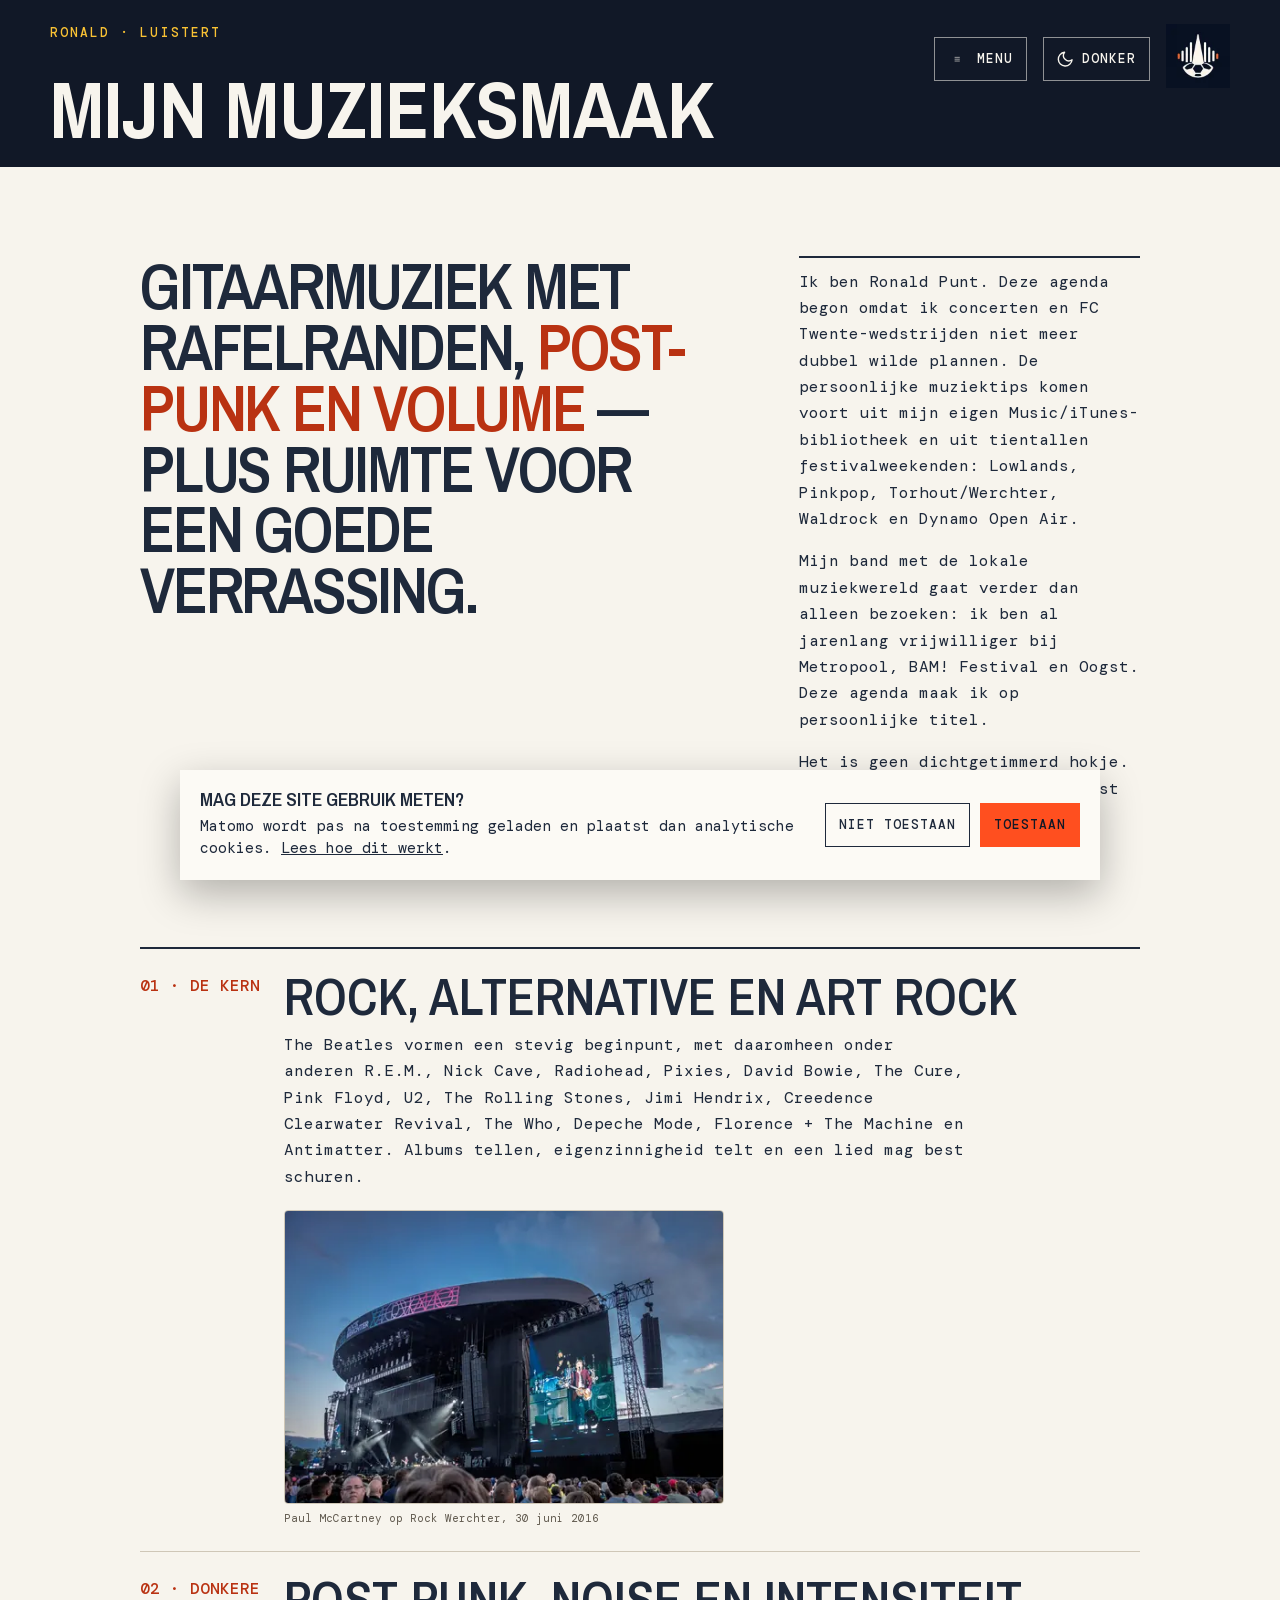
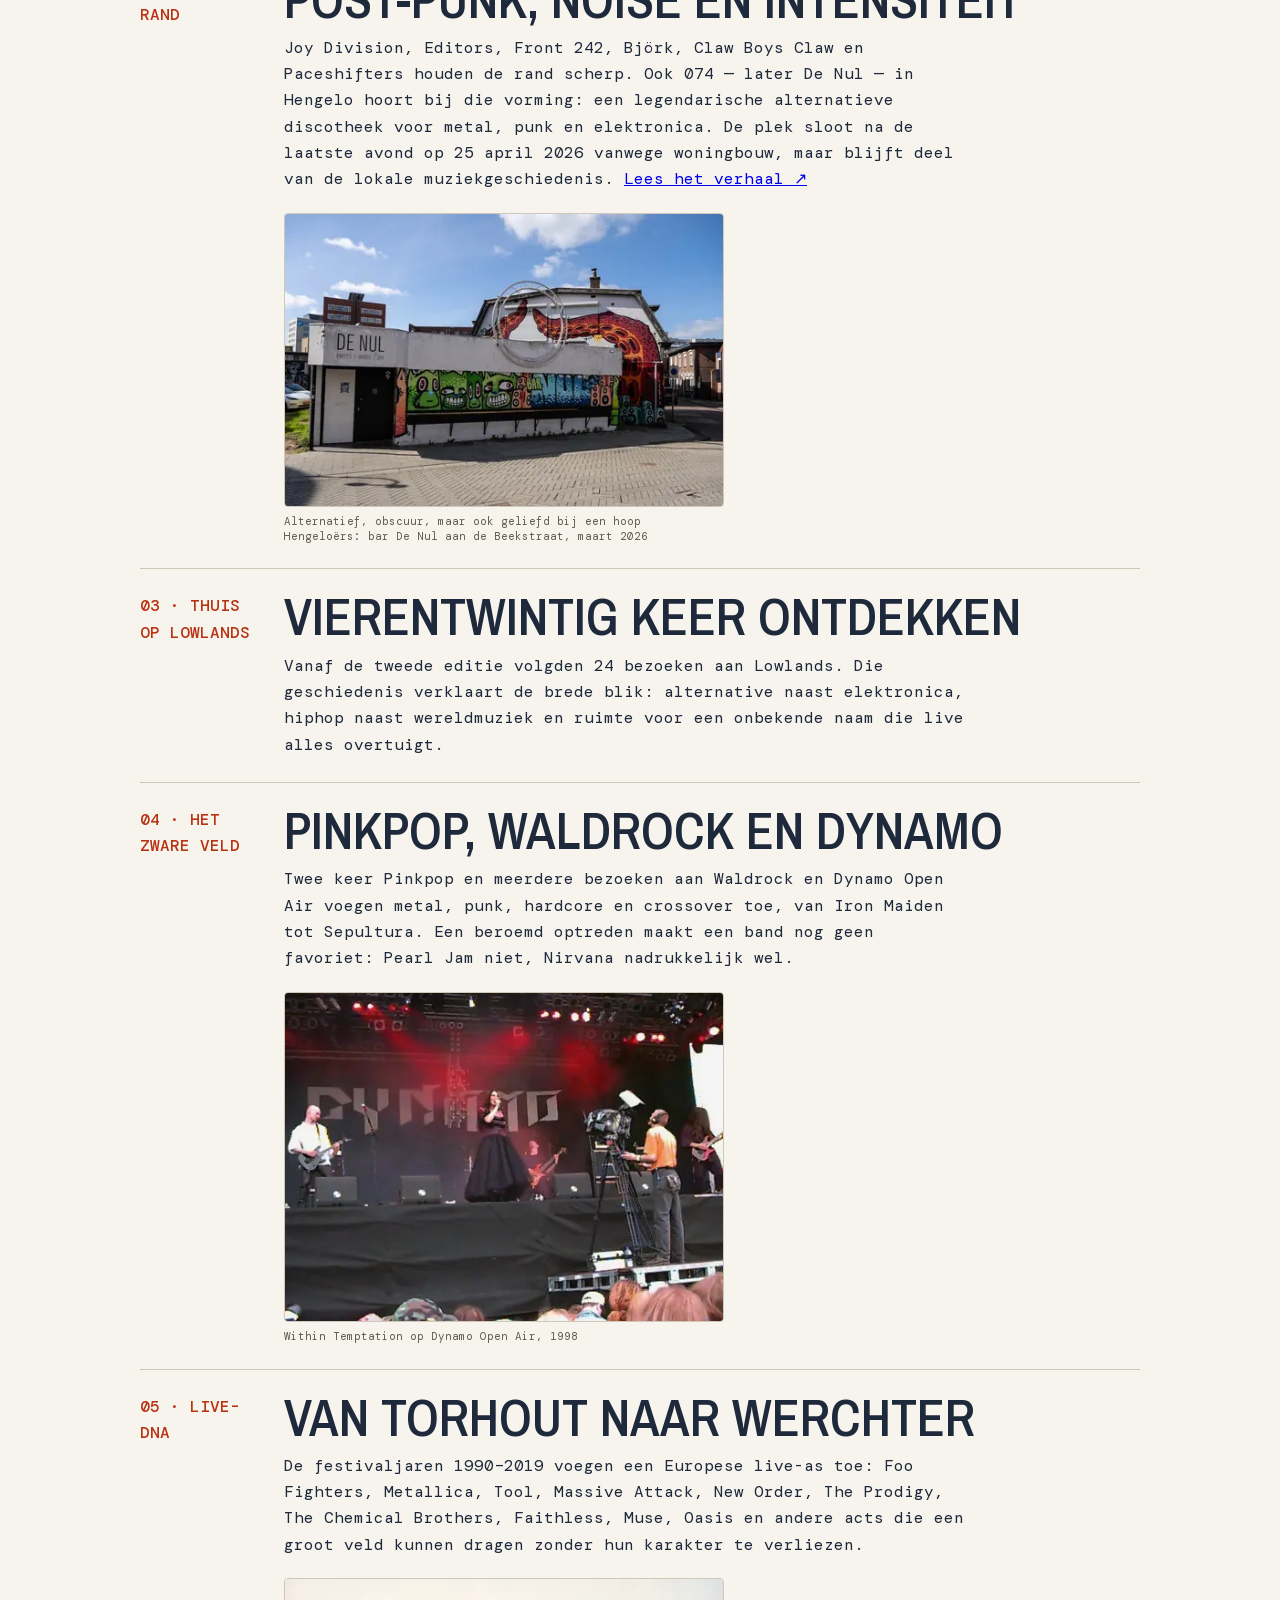
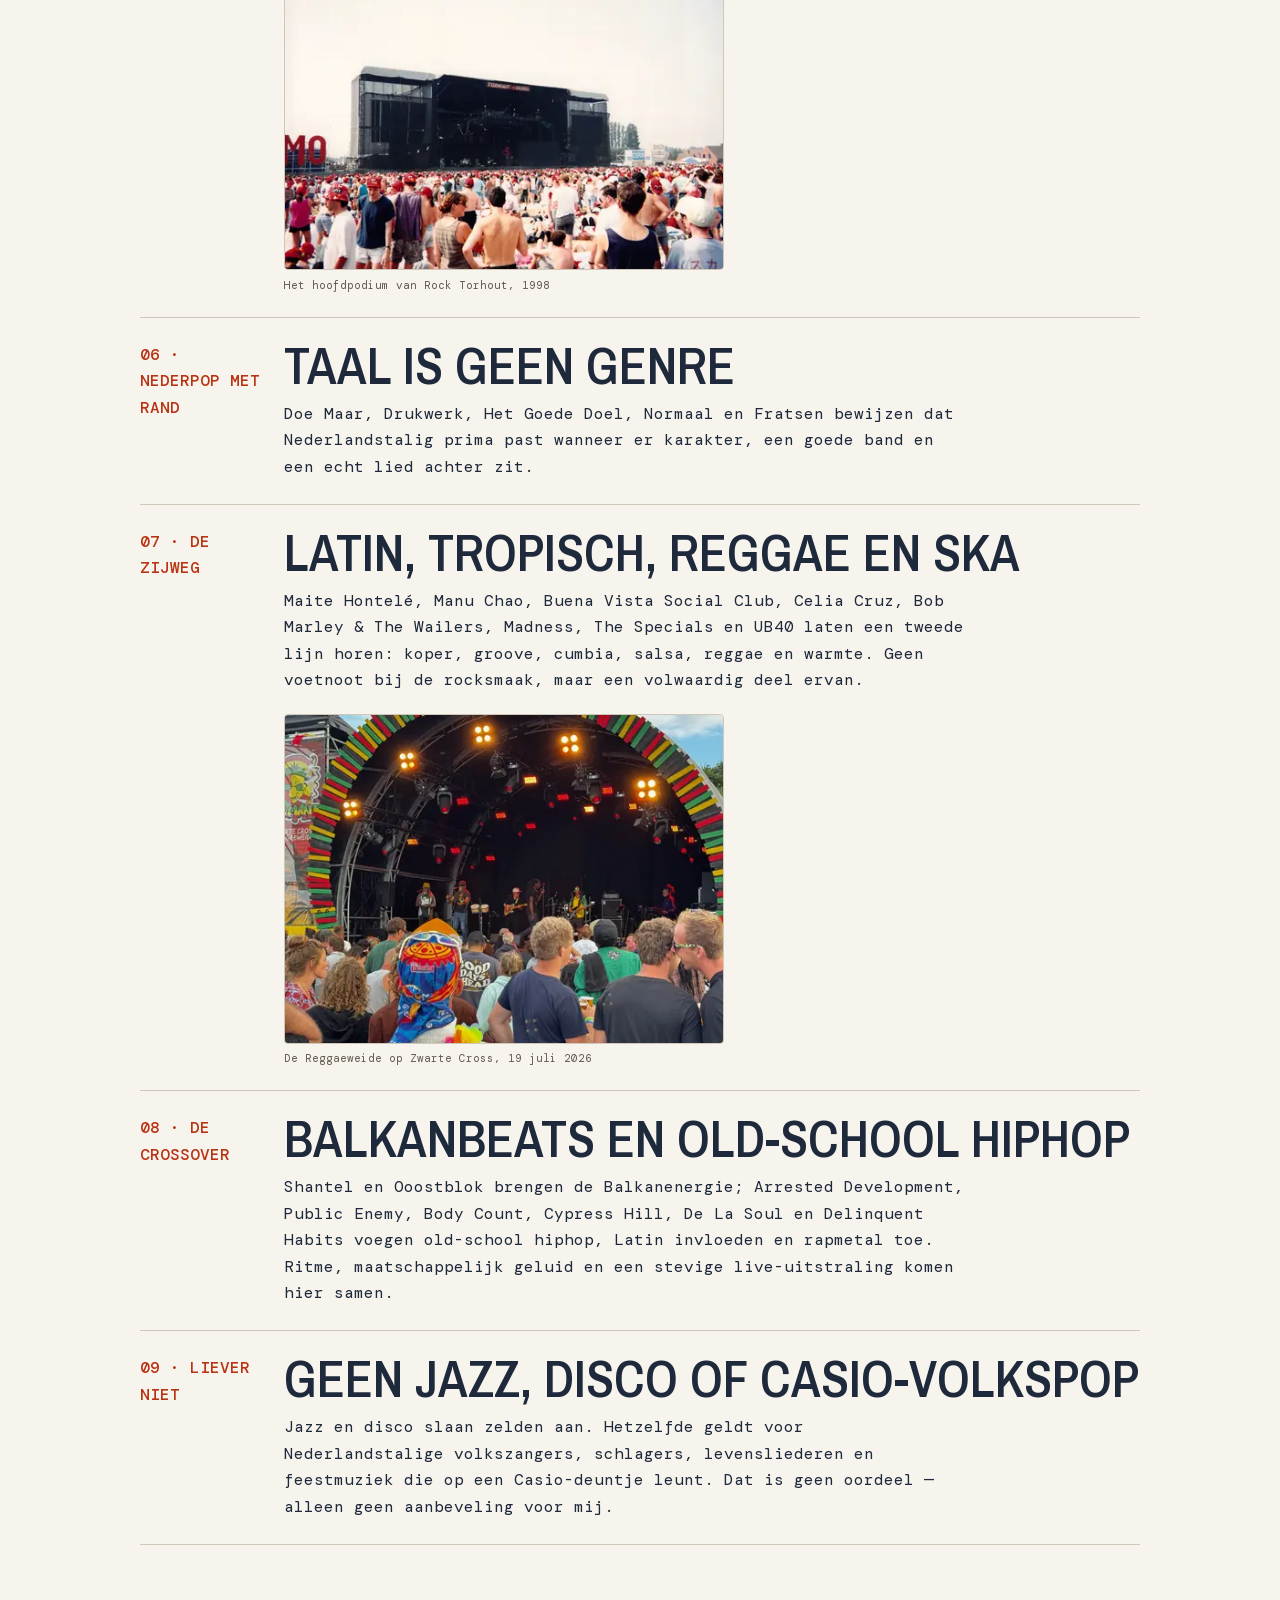
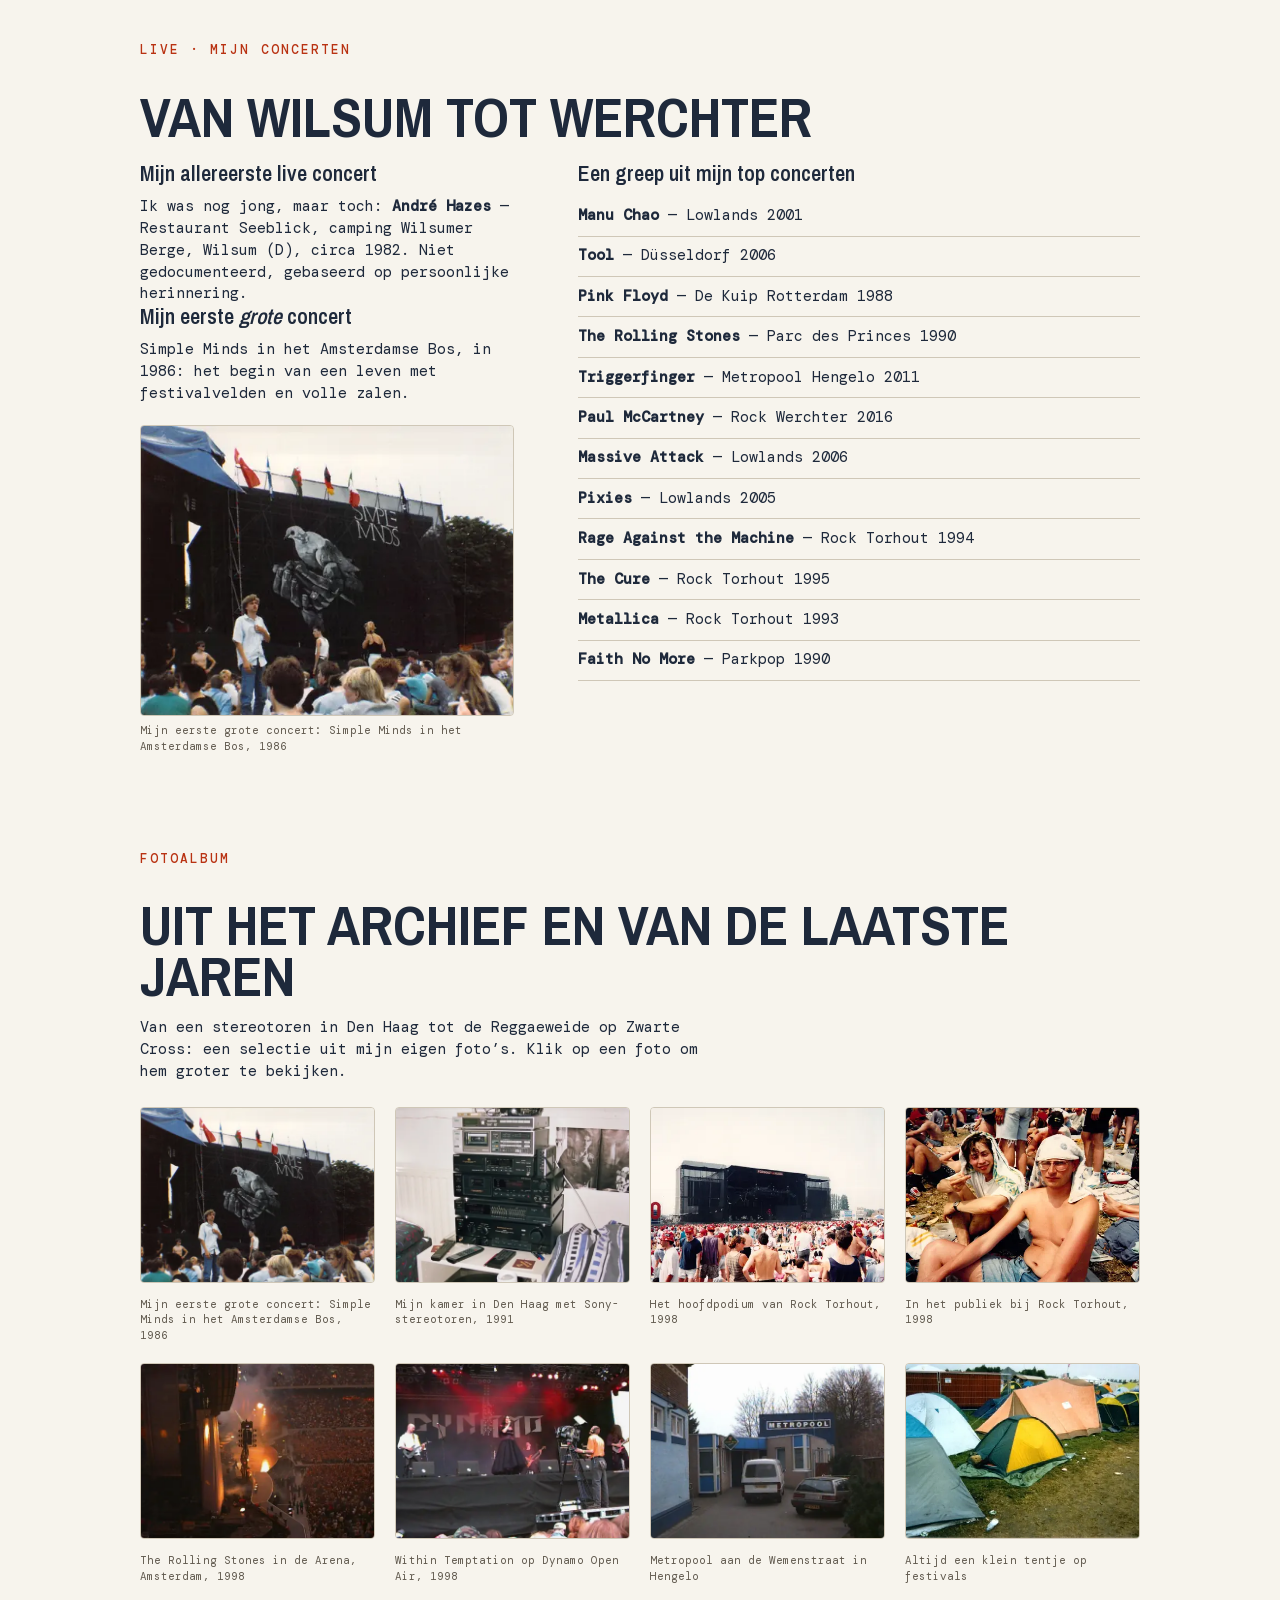
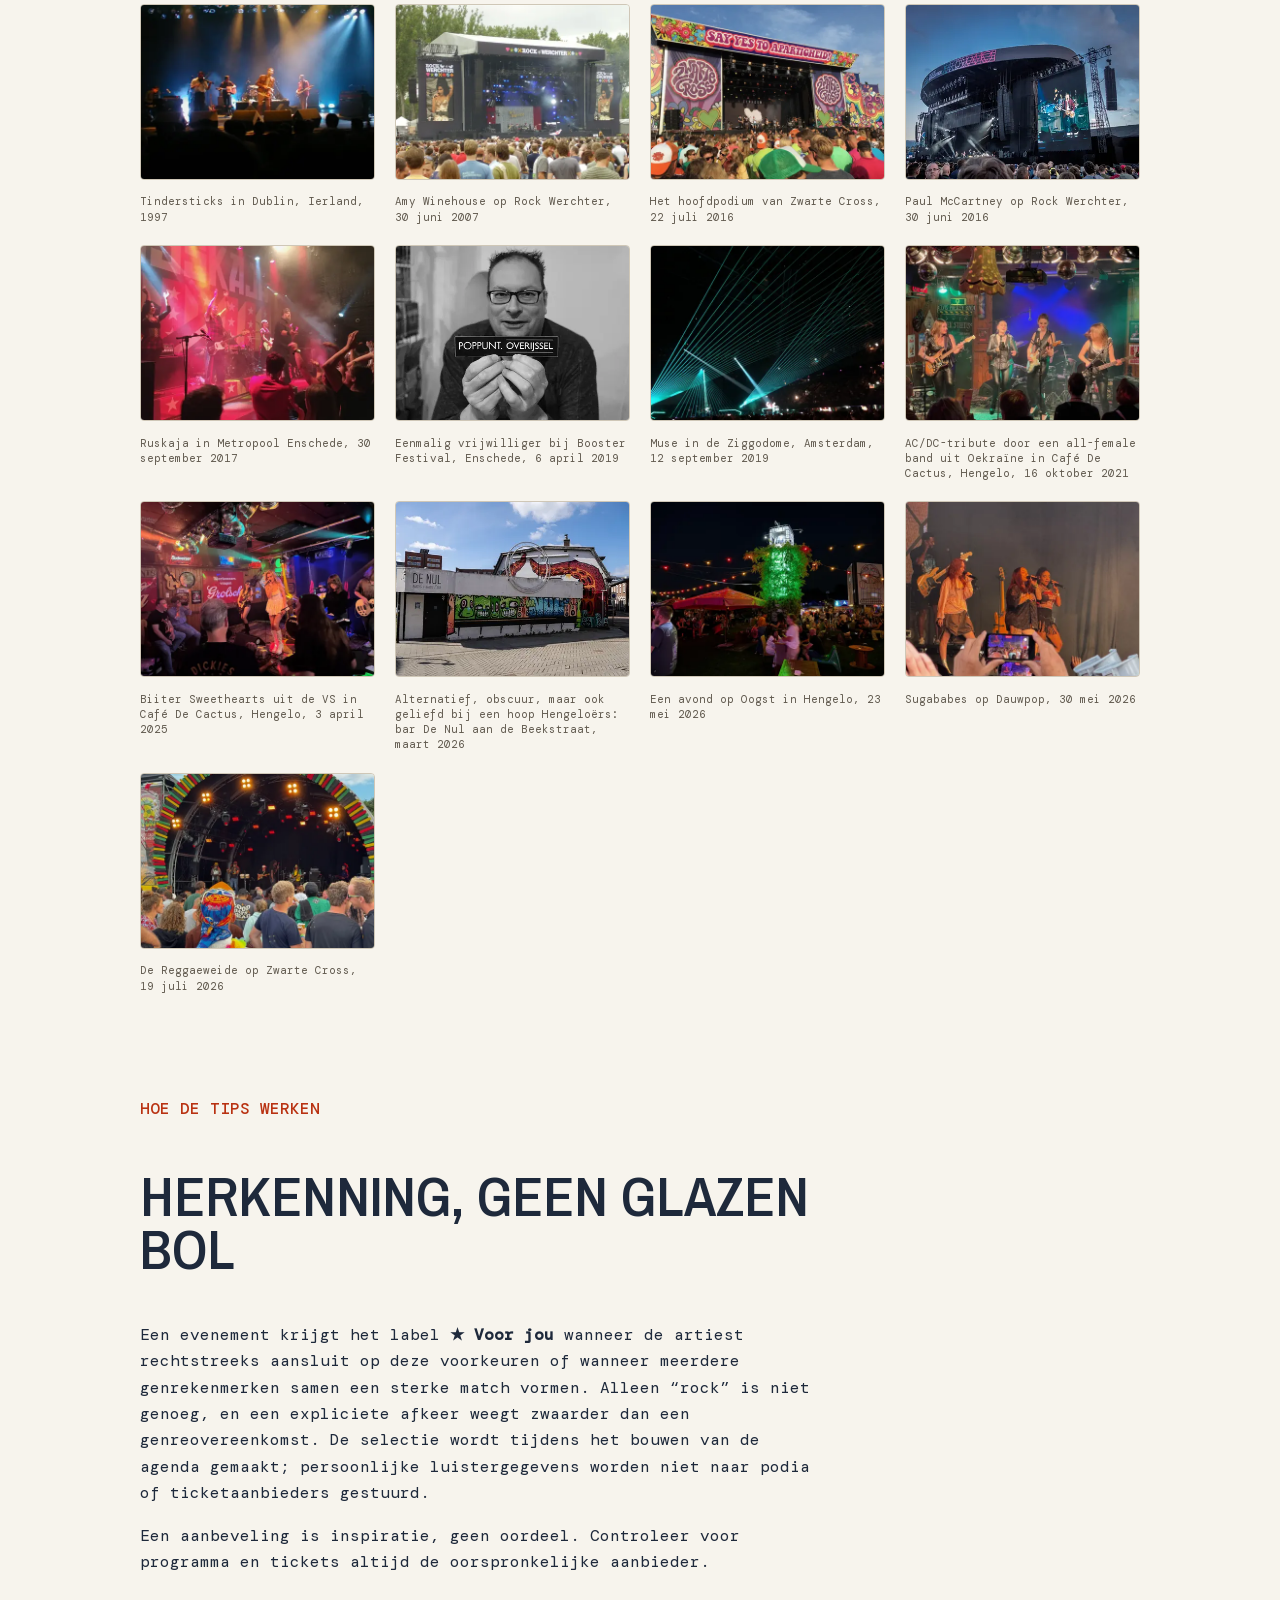
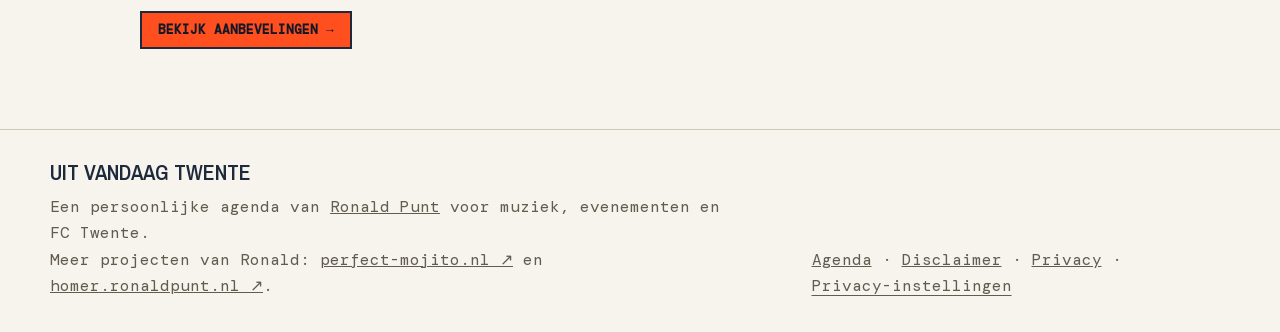
==== event-calendar/about.html @ 57b9919b "Add photo illustrations and lightbox album to Muzieksmaak 21 personal photos are converted to respon" ====
<!doctype html>
<html lang="nl">
  <head>
    <meta charset="utf-8" />
    <meta name="viewport" content="width=device-width, initial-scale=1, viewport-fit=cover" />
    <title>Ronalds muzieksmaak en concerttips – Uitagenda Twente</title>
    <meta name="description" content="Ontdek Ronalds muzieksmaak, festivalervaring en favoriete artiesten: de persoonlijke basis voor concerttips en aanbevelingen in Uitagenda Twente." />
    <meta property="og:type" content="website" />
    <meta property="og:locale" content="nl_NL" />
    <meta property="og:site_name" content="Uit Vandaag — Twente" />
    <meta property="og:title" content="Ronalds muzieksmaak en concerttips" />
    <meta property="og:description" content="Ontdek de persoonlijke muzieksmaak achter de concerttips van Uit Vandaag Twente." />
    <meta property="og:url" content="https://event-calendar.puntuale.nl/about.html" />
    <meta property="og:image" content="https://event-calendar.puntuale.nl/assets/uit-vandaag-mark.png" />
    <meta property="og:image:alt" content="Uit Vandaag Twente" />
    <meta name="twitter:card" content="summary" />
    <meta name="twitter:title" content="Ronalds muzieksmaak en concerttips" />
    <meta name="twitter:description" content="Ontdek de persoonlijke muzieksmaak achter de concerttips van Uit Vandaag Twente." />
    <meta name="twitter:image" content="https://event-calendar.puntuale.nl/assets/uit-vandaag-mark.png" />
    <meta name="robots" content="index, follow" />
    <meta name="theme-color" content="#111827" />
    <script src="theme.js?v=20260821-logo-links-1"></script>
    <link rel="canonical" href="https://event-calendar.puntuale.nl/about.html" />
    <link rel="alternate" type="application/rss+xml" title="Uitagenda Twente" href="/feeds/agenda.xml" />
    <link rel="icon" href="favicon.ico" sizes="any" />
    <link rel="icon" type="image/png" sizes="32x32" href="assets/favicon-32.png" />
    <link rel="apple-touch-icon" sizes="180x180" href="assets/apple-touch-icon.png" />
    <link rel="preload" href="assets/fonts/archivo-narrow-latin.woff2" as="font" type="font/woff2" crossorigin />
    <link rel="stylesheet" href="styles.css?v=20261014-pages-4" />
    <script type="application/ld+json">{"@context":"https://schema.org","@type":"ProfilePage","mainEntity":{"@type":"Person","name":"Ronald Punt","url":"https://www.ronaldpunt.nl"},"name":"Ronalds muzieksmaak en concerttips","url":"https://event-calendar.puntuale.nl/about.html","inLanguage":"nl-NL"}</script>
  </head>
  <body>
    <a class="skip-link" href="#main-content">Ga naar inhoud</a>
    <header class="legal-header">
      <div><p class="eyebrow">RONALD · LUISTERT</p><h1>Mijn muzieksmaak</h1></div>
      <div class="legal-actions"><nav class="site-menu" aria-label="Hoofdnavigatie"><button class="site-menu-toggle" type="button" data-menu-toggle aria-controls="site-menu-panel" aria-expanded="false"><span class="site-menu-icon" aria-hidden="true"><svg viewBox="0 0 100 100" xmlns="http://www.w3.org/2000/svg"><path class="line--1" d="M0 40h62c13 0 6 28-4 18L35 35"/><path class="line--2" d="M0 50h70"/><path class="line--3" d="M0 60h62c13 0 6-28-4-18L35 65"/></svg></span><span>Menu</span></button><div class="site-menu-panel" id="site-menu-panel" hidden><a href="index.html">Agenda</a><a href="about.html">Muzieksmaak</a><a href="technical.html">Techniek</a><a href="standings.html">Eredivisie</a><a href="contact.html">Contact</a><a href="disclaimer.html">Disclaimer</a><a href="privacy.html">Privacy</a></div></nav><button id="theme-toggle" class="legal-theme-toggle" type="button" aria-label="Gebruik donkere modus" aria-pressed="false"><svg class="theme-icon theme-icon-moon" viewBox="0 0 24 24" aria-hidden="true"><path d="M21 12.8A9 9 0 1 1 11.2 3 7 7 0 0 0 21 12.8Z"/></svg><svg class="theme-icon theme-icon-sun" viewBox="0 0 24 24" aria-hidden="true"><path d="M12 17a5 5 0 1 0 0-10 5 5 0 0 0 0 10Z"/><path d="M12 1v2M12 21v2M4.2 4.2l1.4 1.4M18.4 18.4l1.4 1.4M1 12h2M21 12h2M4.2 19.8l1.4-1.4M18.4 5.6l1.4-1.4"/></svg><span data-theme-label>Donker</span></button><img class="legal-brand-mark" src="assets/icon-96.webp" srcset="assets/icon-96.webp 1x, assets/icon-192.webp 2x" width="96" height="96" alt="Uit Vandaag Twente-logo" /></div>
    </header>
    <main id="main-content" class="taste-main" tabindex="-1">
      <section class="taste-intro" aria-labelledby="taste-statement">
        <h2 id="taste-statement" class="taste-statement">Gitaarmuziek met rafelranden, <em>post-punk en volume</em> — plus ruimte voor een goede verrassing.</h2>
        <div class="taste-context"><p>Ik ben Ronald Punt. Deze agenda begon omdat ik concerten en FC Twente-wedstrijden niet meer dubbel wilde plannen. De persoonlijke muziektips komen voort uit mijn eigen Music/iTunes-bibliotheek en uit tientallen festivalweekenden: Lowlands, Pinkpop, Torhout/Werchter, Waldrock en Dynamo Open Air.</p><p>Mijn band met de lokale muziekwereld gaat verder dan alleen bezoeken: ik ben al jarenlang vrijwilliger bij Metropool, BAM! Festival en Oogst. Deze agenda maak ik op persoonlijke titel.</p><p>Het is geen dichtgetimmerd hokje. Een goede verrassing hoort juist bij een avond uit.</p></div>
      </section>
      <section class="taste-strands" aria-label="De belangrijkste lijnen in mijn muzieksmaak">
        <article class="taste-strand"><p class="eyebrow">01 · DE KERN</p><div><h2>Rock, alternative en art rock</h2><p>The Beatles vormen een stevig beginpunt, met daaromheen onder anderen R.E.M., Nick Cave, Radiohead, Pixies, David Bowie, The Cure, Pink Floyd, U2, The Rolling Stones, Jimi Hendrix, Creedence Clearwater Revival, The Who, Depeche Mode, Florence + The Machine en Antimatter. Albums tellen, eigenzinnigheid telt en een lied mag best schuren.</p><figure class="taste-photo"><a href="assets/photos/paul-mccartney-werchter-2016-1600.webp" data-lightbox="paul-mccartney-werchter-2016"><img src="assets/photos/paul-mccartney-werchter-2016-960.webp" srcset="assets/photos/paul-mccartney-werchter-2016-480.webp 480w, assets/photos/paul-mccartney-werchter-2016-960.webp 960w, assets/photos/paul-mccartney-werchter-2016-1600.webp 1600w" sizes="(max-width: 700px) 92vw, 440px" width="1600" height="1067" alt="Het hoofdpodium van Rock Werchter bij avondlicht met Paul McCartney op de grote schermen" loading="lazy" decoding="async" /></a><figcaption>Paul McCartney op Rock Werchter, 30 juni 2016</figcaption></figure></div></article>
        <article class="taste-strand"><p class="eyebrow">02 · DONKERE RAND</p><div><h2>Post-punk, noise en intensiteit</h2><p>Joy Division, Editors, Front 242, Björk, Claw Boys Claw en Paceshifters houden de rand scherp. Ook 074 — later De Nul — in Hengelo hoort bij die vorming: een legendarische alternatieve discotheek voor metal, punk en elektronica. De plek sloot na de laatste avond op 25 april 2026 vanwege woningbouw, maar blijft deel van de lokale muziekgeschiedenis. <a href="https://www.hengelosweekblad.nl/nieuws/nieuws/135743/einde-van-een-tijdperk-laatste-avond-bij-de-nul-op-25-april" target="_blank" rel="noopener noreferrer">Lees het verhaal ↗</a></p><figure class="taste-photo"><a href="assets/photos/de-nul-2026-1349.webp" data-lightbox="de-nul-2026"><img src="assets/photos/de-nul-2026-960.webp" srcset="assets/photos/de-nul-2026-480.webp 480w, assets/photos/de-nul-2026-960.webp 960w, assets/photos/de-nul-2026-1349.webp 1349w" sizes="(max-width: 700px) 92vw, 440px" width="1349" height="900" alt="De gevel van bar De Nul in Hengelo met graffiti en een blauwe lucht" loading="lazy" decoding="async" /></a><figcaption>Alternatief, obscuur, maar ook geliefd bij een hoop Hengeloërs: bar De Nul aan de Beekstraat, maart 2026</figcaption></figure></div></article>
        <article class="taste-strand"><p class="eyebrow">03 · THUIS OP LOWLANDS</p><div><h2>Vierentwintig keer ontdekken</h2><p>Vanaf de tweede editie volgden 24 bezoeken aan Lowlands. Die geschiedenis verklaart de brede blik: alternative naast elektronica, hiphop naast wereldmuziek en ruimte voor een onbekende naam die live alles overtuigt.</p></div></article>
        <article class="taste-strand"><p class="eyebrow">04 · HET ZWARE VELD</p><div><h2>Pinkpop, Waldrock en Dynamo</h2><p>Twee keer Pinkpop en meerdere bezoeken aan Waldrock en Dynamo Open Air voegen metal, punk, hardcore en crossover toe, van Iron Maiden tot Sepultura. Een beroemd optreden maakt een band nog geen favoriet: Pearl Jam niet, Nirvana nadrukkelijk wel.</p><figure class="taste-photo"><a href="assets/photos/within-temptation-dynamo-1998-640.webp" data-lightbox="within-temptation-dynamo-1998"><img src="assets/photos/within-temptation-dynamo-1998-640.webp" srcset="assets/photos/within-temptation-dynamo-1998-480.webp 480w, assets/photos/within-temptation-dynamo-1998-640.webp 640w" sizes="(max-width: 700px) 92vw, 440px" width="640" height="480" alt="Zangeres in een zwarte jurk op het podium van Dynamo Open Air, met cameraman naast het podium" loading="lazy" decoding="async" /></a><figcaption>Within Temptation op Dynamo Open Air, 1998</figcaption></figure></div></article>
        <article class="taste-strand"><p class="eyebrow">05 · LIVE-DNA</p><div><h2>Van Torhout naar Werchter</h2><p>De festivaljaren 1990–2019 voegen een Europese live-as toe: Foo Fighters, Metallica, Tool, Massive Attack, New Order, The Prodigy, The Chemical Brothers, Faithless, Muse, Oasis en andere acts die een groot veld kunnen dragen zonder hun karakter te verliezen.</p><figure class="taste-photo"><a href="assets/photos/rock-torhout-podium-1998-1600.webp" data-lightbox="rock-torhout-podium-1998"><img src="assets/photos/rock-torhout-podium-1998-960.webp" srcset="assets/photos/rock-torhout-podium-1998-480.webp 480w, assets/photos/rock-torhout-podium-1998-960.webp 960w, assets/photos/rock-torhout-podium-1998-1600.webp 1600w" sizes="(max-width: 700px) 92vw, 440px" width="1600" height="1059" alt="Het grote podium van Rock Torhout met een menigte met rode petjes ervoor" loading="lazy" decoding="async" /></a><figcaption>Het hoofdpodium van Rock Torhout, 1998</figcaption></figure></div></article>
        <article class="taste-strand"><p class="eyebrow">06 · NEDERPOP MET RAND</p><div><h2>Taal is geen genre</h2><p>Doe Maar, Drukwerk, Het Goede Doel, Normaal en Fratsen bewijzen dat Nederlandstalig prima past wanneer er karakter, een goede band en een echt lied achter zit.</p></div></article>
        <article class="taste-strand"><p class="eyebrow">07 · DE ZIJWEG</p><div><h2>Latin, tropisch, reggae en ska</h2><p>Maite Hontelé, Manu Chao, Buena Vista Social Club, Celia Cruz, Bob Marley &amp; The Wailers, Madness, The Specials en UB40 laten een tweede lijn horen: koper, groove, cumbia, salsa, reggae en warmte. Geen voetnoot bij de rocksmaak, maar een volwaardig deel ervan.</p><figure class="taste-photo"><a href="assets/photos/zwarte-cross-reggaeweide-2026-1600.webp" data-lightbox="zwarte-cross-reggaeweide-2026"><img src="assets/photos/zwarte-cross-reggaeweide-2026-960.webp" srcset="assets/photos/zwarte-cross-reggaeweide-2026-480.webp 480w, assets/photos/zwarte-cross-reggaeweide-2026-960.webp 960w, assets/photos/zwarte-cross-reggaeweide-2026-1600.webp 1600w" sizes="(max-width: 700px) 92vw, 440px" width="1600" height="1200" alt="Een podium met een regenboogboog in reggaekleuren en publiek met kleurrijke hoeden ervoor" loading="lazy" decoding="async" /></a><figcaption>De Reggaeweide op Zwarte Cross, 19 juli 2026</figcaption></figure></div></article>
        <article class="taste-strand"><p class="eyebrow">08 · DE CROSSOVER</p><div><h2>Balkanbeats en old-school hiphop</h2><p>Shantel en Ooostblok brengen de Balkanenergie; Arrested Development, Public Enemy, Body Count, Cypress Hill, De La Soul en Delinquent Habits voegen old-school hiphop, Latin invloeden en rapmetal toe. Ritme, maatschappelijk geluid en een stevige live-uitstraling komen hier samen.</p></div></article>
        <article class="taste-strand"><p class="eyebrow">09 · LIEVER NIET</p><div><h2>Geen jazz, disco of Casio-volkspop</h2><p>Jazz en disco slaan zelden aan. Hetzelfde geldt voor Nederlandstalige volkszangers, schlagers, levensliederen en feestmuziek die op een Casio-deuntje leunt. Dat is geen oordeel — alleen geen aanbeveling voor mij.</p></div></article>
      </section>
      <section class="taste-live" aria-labelledby="taste-live-title">
        <p class="eyebrow">LIVE · MIJN CONCERTEN</p>
        <h2 id="taste-live-title">Van Wilsum tot Werchter</h2>
        <div class="taste-live-grid">
          <article><h3>Mijn allereerste live concert</h3><p>Ik was nog jong, maar toch: <strong>André Hazes</strong> — Restaurant Seeblick, camping Wilsumer Berge, Wilsum (D), circa 1982. Niet gedocumenteerd, gebaseerd op persoonlijke herinnering.</p><h3 class="taste-live-sub">Mijn eerste <em>grote</em> concert</h3><p>Simple Minds in het Amsterdamse Bos, in 1986: het begin van een leven met festivalvelden en volle zalen.</p><figure class="taste-photo"><a href="assets/photos/simple-minds-amsterdamse-bos-1527.webp" data-lightbox="simple-minds-amsterdamse-bos"><img src="assets/photos/simple-minds-amsterdamse-bos-960.webp" srcset="assets/photos/simple-minds-amsterdamse-bos-480.webp 480w, assets/photos/simple-minds-amsterdamse-bos-960.webp 960w, assets/photos/simple-minds-amsterdamse-bos-1527.webp 1527w" sizes="(max-width: 700px) 92vw, 440px" width="1527" height="1187" alt="Het podium van Simple Minds met een duif op het backdrop en publiek op de voorgrond" loading="lazy" decoding="async" /></a><figcaption>Mijn eerste grote concert: Simple Minds in het Amsterdamse Bos, 1986</figcaption></figure></article>
          <article><h3>Een greep uit mijn top concerten</h3><ul class="concert-list"><li><strong>Manu Chao</strong> — Lowlands 2001</li><li><strong>Tool</strong> — Düsseldorf 2006</li><li><strong>Pink Floyd</strong> — De Kuip Rotterdam 1988</li><li><strong>The Rolling Stones</strong> — Parc des Princes 1990</li><li><strong>Triggerfinger</strong> — Metropool Hengelo 2011</li><li><strong>Paul McCartney</strong> — Rock Werchter 2016</li><li><strong>Massive Attack</strong> — Lowlands 2006</li><li><strong>Pixies</strong> — Lowlands 2005</li><li><strong>Rage Against the Machine</strong> — Rock Torhout 1994</li><li><strong>The Cure</strong> — Rock Torhout 1995</li><li><strong>Metallica</strong> — Rock Torhout 1993</li><li><strong>Faith No More</strong> — Parkpop 1990</li></ul></article>
        </div>
      </section>
      <section class="photo-gallery" aria-labelledby="photo-gallery-title">
        <p class="eyebrow">FOTOALBUM</p>
        <h2 id="photo-gallery-title">Uit het archief en van de laatste jaren</h2>
        <p>Van een stereotoren in Den Haag tot de Reggaeweide op Zwarte Cross: een selectie uit mijn eigen foto’s. Klik op een foto om hem groter te bekijken.</p>
        <ul class="photo-grid"><li><a href="assets/photos/simple-minds-amsterdamse-bos-1527.webp" data-lightbox="simple-minds-amsterdamse-bos"><img src="assets/photos/simple-minds-amsterdamse-bos-960.webp" srcset="assets/photos/simple-minds-amsterdamse-bos-480.webp 480w, assets/photos/simple-minds-amsterdamse-bos-960.webp 960w, assets/photos/simple-minds-amsterdamse-bos-1527.webp 1527w" sizes="(max-width: 520px) 46vw, (max-width: 1100px) 30vw, 320px" width="1527" height="1187" alt="Het podium van Simple Minds met een duif op het backdrop en publiek op de voorgrond" loading="lazy" decoding="async" /><span>Mijn eerste grote concert: Simple Minds in het Amsterdamse Bos, 1986</span></a></li><li><a href="assets/photos/sony-stereotoren-den-haag-1024.webp" data-lightbox="sony-stereotoren-den-haag"><img src="assets/photos/sony-stereotoren-den-haag-960.webp" srcset="assets/photos/sony-stereotoren-den-haag-480.webp 480w, assets/photos/sony-stereotoren-den-haag-960.webp 960w, assets/photos/sony-stereotoren-den-haag-1024.webp 1024w" sizes="(max-width: 520px) 46vw, (max-width: 1100px) 30vw, 320px" width="1024" height="1536" alt="Een Sony-stereotoren met draaitafel in een studentenkamer, met een Metropool-poster aan de muur" loading="lazy" decoding="async" /><span>Mijn kamer in Den Haag met Sony-stereotoren, 1991</span></a></li><li><a href="assets/photos/rock-torhout-podium-1998-1600.webp" data-lightbox="rock-torhout-podium-1998"><img src="assets/photos/rock-torhout-podium-1998-960.webp" srcset="assets/photos/rock-torhout-podium-1998-480.webp 480w, assets/photos/rock-torhout-podium-1998-960.webp 960w, assets/photos/rock-torhout-podium-1998-1600.webp 1600w" sizes="(max-width: 520px) 46vw, (max-width: 1100px) 30vw, 320px" width="1600" height="1059" alt="Het grote podium van Rock Torhout met een menigte met rode petjes ervoor" loading="lazy" decoding="async" /><span>Het hoofdpodium van Rock Torhout, 1998</span></a></li><li><a href="assets/photos/rock-torhout-publiek-1998-1600.webp" data-lightbox="rock-torhout-publiek-1998"><img src="assets/photos/rock-torhout-publiek-1998-960.webp" srcset="assets/photos/rock-torhout-publiek-1998-480.webp 480w, assets/photos/rock-torhout-publiek-1998-960.webp 960w, assets/photos/rock-torhout-publiek-1998-1600.webp 1600w" sizes="(max-width: 520px) 46vw, (max-width: 1100px) 30vw, 320px" width="1600" height="1039" alt="Twee festivalgangers met handdoeken om het hoofd zitten in het publiek op het grasveld" loading="lazy" decoding="async" /><span>In het publiek bij Rock Torhout, 1998</span></a></li><li><a href="assets/photos/rolling-stones-arena-1998-640.webp" data-lightbox="rolling-stones-arena-1998"><img src="assets/photos/rolling-stones-arena-1998-640.webp" srcset="assets/photos/rolling-stones-arena-1998-480.webp 480w, assets/photos/rolling-stones-arena-1998-640.webp 640w" sizes="(max-width: 520px) 46vw, (max-width: 1100px) 30vw, 320px" width="640" height="480" alt="Een enorm stadionpodium met vuur en rook tijdens een concert van The Rolling Stones, de tribunes vol publiek" loading="lazy" decoding="async" /><span>The Rolling Stones in de Arena, Amsterdam, 1998</span></a></li><li><a href="assets/photos/within-temptation-dynamo-1998-640.webp" data-lightbox="within-temptation-dynamo-1998"><img src="assets/photos/within-temptation-dynamo-1998-640.webp" srcset="assets/photos/within-temptation-dynamo-1998-480.webp 480w, assets/photos/within-temptation-dynamo-1998-640.webp 640w" sizes="(max-width: 520px) 46vw, (max-width: 1100px) 30vw, 320px" width="640" height="480" alt="Zangeres in een zwarte jurk op het podium van Dynamo Open Air, met cameraman naast het podium" loading="lazy" decoding="async" /><span>Within Temptation op Dynamo Open Air, 1998</span></a></li><li><a href="assets/photos/metropool-wemenstraat-640.webp" data-lightbox="metropool-wemenstraat"><img src="assets/photos/metropool-wemenstraat-640.webp" srcset="assets/photos/metropool-wemenstraat-480.webp 480w, assets/photos/metropool-wemenstraat-640.webp 640w" sizes="(max-width: 520px) 46vw, (max-width: 1100px) 30vw, 320px" width="640" height="480" alt="Het oude Metropool-gebouw aan de Wemenstraat met bestelbus en auto ervoor" loading="lazy" decoding="async" /><span>Metropool aan de Wemenstraat in Hengelo</span></a></li><li><a href="assets/photos/festival-tentjes-592.webp" data-lightbox="festival-tentjes"><img src="assets/photos/festival-tentjes-592.webp" srcset="assets/photos/festival-tentjes-480.webp 480w, assets/photos/festival-tentjes-592.webp 592w" sizes="(max-width: 520px) 46vw, (max-width: 1100px) 30vw, 320px" width="592" height="395" alt="Een veld vol kleine koepeltenten op een festivalcamping" loading="lazy" decoding="async" /><span>Altijd een klein tentje op festivals</span></a></li><li><a href="assets/photos/tindersticks-dublin-1997-640.webp" data-lightbox="tindersticks-dublin-1997"><img src="assets/photos/tindersticks-dublin-1997-640.webp" srcset="assets/photos/tindersticks-dublin-1997-480.webp 480w, assets/photos/tindersticks-dublin-1997-640.webp 640w" sizes="(max-width: 520px) 46vw, (max-width: 1100px) 30vw, 320px" width="640" height="480" alt="Tindersticks op een podium met blauw en wit licht, de band staat in een halve cirkel" loading="lazy" decoding="async" /><span>Tindersticks in Dublin, Ierland, 1997</span></a></li><li><a href="assets/photos/amy-winehouse-werchter-2007-1600.webp" data-lightbox="amy-winehouse-werchter-2007"><img src="assets/photos/amy-winehouse-werchter-2007-960.webp" srcset="assets/photos/amy-winehouse-werchter-2007-480.webp 480w, assets/photos/amy-winehouse-werchter-2007-960.webp 960w, assets/photos/amy-winehouse-werchter-2007-1600.webp 1600w" sizes="(max-width: 520px) 46vw, (max-width: 1100px) 30vw, 320px" width="1600" height="1200" alt="Het podium van Rock Werchter met grote beelden van Amy Winehouse en het publiek ervoor" loading="lazy" decoding="async" /><span>Amy Winehouse op Rock Werchter, 30 juni 2007</span></a></li><li><a href="assets/photos/zwarte-cross-hoofdpodium-2016-1600.webp" data-lightbox="zwarte-cross-hoofdpodium-2016"><img src="assets/photos/zwarte-cross-hoofdpodium-2016-960.webp" srcset="assets/photos/zwarte-cross-hoofdpodium-2016-480.webp 480w, assets/photos/zwarte-cross-hoofdpodium-2016-960.webp 960w, assets/photos/zwarte-cross-hoofdpodium-2016-1600.webp 1600w" sizes="(max-width: 520px) 46vw, (max-width: 1100px) 30vw, 320px" width="1600" height="1200" alt="Het kleurrijke hoofdpodium van Zwarte Cross met de tekst Say yes to apartheid en publiek ervoor" loading="lazy" decoding="async" /><span>Het hoofdpodium van Zwarte Cross, 22 juli 2016</span></a></li><li><a href="assets/photos/paul-mccartney-werchter-2016-1600.webp" data-lightbox="paul-mccartney-werchter-2016"><img src="assets/photos/paul-mccartney-werchter-2016-960.webp" srcset="assets/photos/paul-mccartney-werchter-2016-480.webp 480w, assets/photos/paul-mccartney-werchter-2016-960.webp 960w, assets/photos/paul-mccartney-werchter-2016-1600.webp 1600w" sizes="(max-width: 520px) 46vw, (max-width: 1100px) 30vw, 320px" width="1600" height="1067" alt="Het hoofdpodium van Rock Werchter bij avondlicht met Paul McCartney op de grote schermen" loading="lazy" decoding="async" /><span>Paul McCartney op Rock Werchter, 30 juni 2016</span></a></li><li><a href="assets/photos/metropool-ruskaja-2017-1600.webp" data-lightbox="metropool-ruskaja-2017"><img src="assets/photos/metropool-ruskaja-2017-960.webp" srcset="assets/photos/metropool-ruskaja-2017-480.webp 480w, assets/photos/metropool-ruskaja-2017-960.webp 960w, assets/photos/metropool-ruskaja-2017-1600.webp 1600w" sizes="(max-width: 520px) 46vw, (max-width: 1100px) 30vw, 320px" width="1600" height="1200" alt="Een band op een rood verlicht podium met uitgelaten publiek met opgestoken handen" loading="lazy" decoding="async" /><span>Ruskaja in Metropool Enschede, 30 september 2017</span></a></li><li><a href="assets/photos/booster-festival-2019-1600.webp" data-lightbox="booster-festival-2019"><img src="assets/photos/booster-festival-2019-960.webp" srcset="assets/photos/booster-festival-2019-480.webp 480w, assets/photos/booster-festival-2019-960.webp 960w, assets/photos/booster-festival-2019-1600.webp 1600w" sizes="(max-width: 520px) 46vw, (max-width: 1100px) 30vw, 320px" width="1600" height="1066" alt="Zwart-witportret van een man met bril die een bordje met Poppunt Overijssel vasthoudt" loading="lazy" decoding="async" /><span>Eenmalig vrijwilliger bij Booster Festival, Enschede, 6 april 2019</span></a></li><li><a href="assets/photos/muse-ziggodome-2019-1600.webp" data-lightbox="muse-ziggodome-2019"><img src="assets/photos/muse-ziggodome-2019-960.webp" srcset="assets/photos/muse-ziggodome-2019-480.webp 480w, assets/photos/muse-ziggodome-2019-960.webp 960w, assets/photos/muse-ziggodome-2019-1600.webp 1600w" sizes="(max-width: 520px) 46vw, (max-width: 1100px) 30vw, 320px" width="1600" height="1200" alt="Groene laserstralen boven het publiek in de Ziggodome tijdens een concert van Muse" loading="lazy" decoding="async" /><span>Muse in de Ziggodome, Amsterdam, 12 september 2019</span></a></li><li><a href="assets/photos/cactus-acdc-tribute-2021-1600.webp" data-lightbox="cactus-acdc-tribute-2021"><img src="assets/photos/cactus-acdc-tribute-2021-960.webp" srcset="assets/photos/cactus-acdc-tribute-2021-480.webp 480w, assets/photos/cactus-acdc-tribute-2021-960.webp 960w, assets/photos/cactus-acdc-tribute-2021-1600.webp 1600w" sizes="(max-width: 520px) 46vw, (max-width: 1100px) 30vw, 320px" width="1600" height="1200" alt="Vier vrouwelijke muzikanten in leer op het kleine podium van Café De Cactus onder discoballen" loading="lazy" decoding="async" /><span>AC/DC-tribute door een all-female band uit Oekraïne in Café De Cactus, Hengelo, 16 oktober 2021</span></a></li><li><a href="assets/photos/cactus-sweethearts-2025-1600.webp" data-lightbox="cactus-sweethearts-2025"><img src="assets/photos/cactus-sweethearts-2025-960.webp" srcset="assets/photos/cactus-sweethearts-2025-480.webp 480w, assets/photos/cactus-sweethearts-2025-960.webp 960w, assets/photos/cactus-sweethearts-2025-1600.webp 1600w" sizes="(max-width: 520px) 46vw, (max-width: 1100px) 30vw, 320px" width="1600" height="1200" alt="Een blonde zangeres in een glinsterend jurkje en een band in het gezellige Café De Cactus" loading="lazy" decoding="async" /><span>Biiter Sweethearts uit de VS in Café De Cactus, Hengelo, 3 april 2025</span></a></li><li><a href="assets/photos/de-nul-2026-1349.webp" data-lightbox="de-nul-2026"><img src="assets/photos/de-nul-2026-960.webp" srcset="assets/photos/de-nul-2026-480.webp 480w, assets/photos/de-nul-2026-960.webp 960w, assets/photos/de-nul-2026-1349.webp 1349w" sizes="(max-width: 520px) 46vw, (max-width: 1100px) 30vw, 320px" width="1349" height="900" alt="De gevel van bar De Nul in Hengelo met graffiti en een blauwe lucht" loading="lazy" decoding="async" /><span>Alternatief, obscuur, maar ook geliefd bij een hoop Hengeloërs: bar De Nul aan de Beekstraat, maart 2026</span></a></li><li><a href="assets/photos/oogst-hengelo-2026-1600.webp" data-lightbox="oogst-hengelo-2026"><img src="assets/photos/oogst-hengelo-2026-960.webp" srcset="assets/photos/oogst-hengelo-2026-480.webp 480w, assets/photos/oogst-hengelo-2026-960.webp 960w, assets/photos/oogst-hengelo-2026-1600.webp 1600w" sizes="(max-width: 520px) 46vw, (max-width: 1100px) 30vw, 320px" width="1600" height="1200" alt="Een avondsfeer op Oogst met lichtsnoeren, een groene toren en bezoekers op het terrein" loading="lazy" decoding="async" /><span>Een avond op Oogst in Hengelo, 23 mei 2026</span></a></li><li><a href="assets/photos/dauwpop-sugababes-2026-1600.webp" data-lightbox="dauwpop-sugababes-2026"><img src="assets/photos/dauwpop-sugababes-2026-960.webp" srcset="assets/photos/dauwpop-sugababes-2026-480.webp 480w, assets/photos/dauwpop-sugababes-2026-960.webp 960w, assets/photos/dauwpop-sugababes-2026-1600.webp 1600w" sizes="(max-width: 520px) 46vw, (max-width: 1100px) 30vw, 320px" width="1600" height="1200" alt="Drie zangeressen met een bassist op het podium van Dauwpop, met een telefoon op de voorgrond" loading="lazy" decoding="async" /><span>Sugababes op Dauwpop, 30 mei 2026</span></a></li><li><a href="assets/photos/zwarte-cross-reggaeweide-2026-1600.webp" data-lightbox="zwarte-cross-reggaeweide-2026"><img src="assets/photos/zwarte-cross-reggaeweide-2026-960.webp" srcset="assets/photos/zwarte-cross-reggaeweide-2026-480.webp 480w, assets/photos/zwarte-cross-reggaeweide-2026-960.webp 960w, assets/photos/zwarte-cross-reggaeweide-2026-1600.webp 1600w" sizes="(max-width: 520px) 46vw, (max-width: 1100px) 30vw, 320px" width="1600" height="1200" alt="Een podium met een regenboogboog in reggaekleuren en publiek met kleurrijke hoeden ervoor" loading="lazy" decoding="async" /><span>De Reggaeweide op Zwarte Cross, 19 juli 2026</span></a></li></ul>
      </section>
      <section class="taste-method"><p class="eyebrow">HOE DE TIPS WERKEN</p><h2>Herkenning, geen glazen bol</h2><p>Een evenement krijgt het label <strong>★ Voor jou</strong> wanneer de artiest rechtstreeks aansluit op deze voorkeuren of wanneer meerdere genrekenmerken samen een sterke match vormen. Alleen “rock” is niet genoeg, en een expliciete afkeer weegt zwaarder dan een genreovereenkomst. De selectie wordt tijdens het bouwen van de agenda gemaakt; persoonlijke luistergegevens worden niet naar podia of ticketaanbieders gestuurd.</p><p>Een aanbeveling is inspiratie, geen oordeel. Controleer voor programma en tickets altijd de oorspronkelijke aanbieder.</p><a class="taste-cta" href="index.html?view=recommended">Bekijk aanbevelingen →</a></section>
    </main>
    <footer class="site-footer"><section class="footer-about"><h2>Uit Vandaag Twente</h2><p>Een persoonlijke agenda van <a href="https://www.ronaldpunt.nl" target="_blank" rel="noopener noreferrer">Ronald Punt</a> voor muziek, evenementen en FC Twente.</p><p>Meer projecten van Ronald: <a href="https://perfect-mojito.nl" target="_blank" rel="noopener noreferrer">perfect-mojito.nl ↗</a> en <a href="https://homer.ronaldpunt.nl" target="_blank" rel="noopener noreferrer">homer.ronaldpunt.nl ↗</a>.</p></section><p class="footer-meta"><a href="index.html">Agenda</a> · <a href="disclaimer.html">Disclaimer</a> · <a href="privacy.html">Privacy</a> · <button class="privacy-settings" type="button" data-privacy-settings>Privacy-instellingen</button></p></footer>
    <button class="back-to-top" type="button" data-back-to-top hidden aria-label="Terug naar boven"><svg viewBox="0 0 24 24" aria-hidden="true"><path d="M12 19V5M6.5 10.5 12 5l5.5 5.5" /></svg><span>Naar boven</span></button>
    <script src="photos.js?v=20261014-pages-4" defer></script>
    <script src="back-to-top.js?v=20260802-2" defer></script>
    <script src="analytics-consent.js?v=20260802-2" defer></script>
  </body>
</html>
---- event-calendar/styles.css ----
@font-face {
  font-family: "Archivo Narrow";
  font-style: normal;
  font-weight: 500 700;
  font-display: swap;
  src: url("assets/fonts/archivo-narrow-latin.woff2") format("woff2");
}

@font-face {
  font-family: "DM Mono";
  font-style: normal;
  font-weight: 400;
  font-display: swap;
  src: url("assets/fonts/dm-mono-400-latin.woff2") format("woff2");
}

@font-face {
  font-family: "DM Mono";
  font-style: normal;
  font-weight: 500;
  font-display: swap;
  src: url("assets/fonts/dm-mono-500-latin.woff2") format("woff2");
}

:root {
  color-scheme: light;
  /* Kleurrollen */
  --color-canvas: #f7f4ed;
  --color-surface: #fcfaf5;
  --color-surface-sport: #ffe6dc;
  --color-ink: #1e293b;
  --color-ink-inverse: #f7f4ed;
  --color-muted: #625b50;
  --color-border: #cfc7b7;
  --color-accent: #ff4f1f;
  --color-accent-readable: #b93212;
  --color-accent-warm: #f9c234;
  --color-masthead: #111827;
  --color-fc-twente-home: #910d13;
  --color-metropool: #48206e;
  --color-metropool-accent: #ffd600;
  --color-cactus: #81d742;
  --color-oogst: #000;
  --color-oogst-ink: #fff;
  --color-oogst-focus: #b7ff5c;
  --color-hengelo: #3154a1;
  --color-hengelo-ink: #fff;
  --color-hengelo-accent: #fcc71f;
  --color-holiday: #f58220;
  --color-holiday-ink: #111827;
  --color-link-on-dark: #f9c234;
  --color-fc-home-muted: #fecaca;
  --color-sold-out: #a51d18;
  --color-sold-out-ink: #fff7ed;
  --color-taste: #ffd600;
  --color-taste-ink: #1f2937;
  --color-personal: #ffd6e5;
  --color-personal-ink: #5a1637;
  --color-special: #e8e1ff;
  --color-special-ink: #33225e;

  /* Lettertypen en typografische rollen */
  --font-display: "Archivo Narrow", Arial Narrow, sans-serif;
  --font-ui: "DM Mono", ui-monospace, SFMono-Regular, Menlo, monospace;
  --text-xs: 0.68rem;
  --text-sm: 0.8rem;
  --text-body: 0.94rem;
  --text-lede: clamp(1rem, 2vw, 1.3rem);
  --leading-ui: 1.45;
  --leading-display: 0.95;

  /* Ruimte, randen en beweging */
  --space-1: 0.45rem;
  --space-2: 0.65rem;
  --space-3: 1rem;
  --space-4: 1.25rem;
  --space-5: 1.5rem;
  --space-6: 2rem;
  --page-gutter: max(1.25rem, calc((100vw - 1180px) / 2));
  --ease-standard: cubic-bezier(0.16, 1, 0.3, 1);
}

:root[data-theme="dark"] {
  color-scheme: dark;
  --color-canvas: #090d14;
  --color-surface: #18202d;
  --color-surface-sport: #452126;
  --color-ink: #f4efe4;
  --color-muted: #c4bcad;
  --color-border: #465064;
  --color-accent-readable: #ff7650;
  --color-masthead: #090d14;
}

* { box-sizing: border-box; }

.no-js .controls,
.no-js .js-status { display: none !important; }

body {
  margin: 0;
  background: var(--color-canvas);
  color: var(--color-ink);
  font: var(--text-body) / var(--leading-ui) var(--font-ui);
}

@media (prefers-reduced-motion: no-preference) {
  body { transition: background-color 0.25s var(--ease-standard), color 0.25s var(--ease-standard); }
  .masthead,
  .legal-header,
  .venue-stream,
  .editorial-scope { transition: background-color 0.25s var(--ease-standard), color 0.25s var(--ease-standard); }
}

.skip-link {
  position: fixed;
  top: calc(var(--space-3) + env(safe-area-inset-top, 0px));
  left: calc(var(--space-3) + env(safe-area-inset-left, 0px));
  z-index: 100;
  max-width: calc(100vw - (2 * var(--space-3)));
  padding: var(--space-2) var(--space-3);
  background: var(--color-accent-warm);
  color: var(--color-masthead);
  font-weight: 500;
  transform: translateY(calc(-100% - var(--space-6) - env(safe-area-inset-top, 0px)));
  transition: transform 0.2s var(--ease-standard);
  overflow-wrap: anywhere;
}
.skip-link:focus { transform: translateY(0); }

button:focus-visible,
input:focus-visible,
select:focus-visible,
textarea:focus-visible,
a:focus-visible {
  outline: 3px solid var(--color-accent-readable);
  outline-offset: 4px;
}

.masthead {
  position: relative;
  min-height: 48svh;
  overflow: hidden;
  padding:
    calc(clamp(2rem, 7vw, 6rem) + env(safe-area-inset-top, 0px))
    max(var(--page-gutter), env(safe-area-inset-right, 0px))
    clamp(2rem, 7vw, 6rem)
    max(var(--page-gutter), env(safe-area-inset-left, 0px));
  background: var(--color-masthead);
  color: var(--color-ink-inverse);
}

.masthead::after {
  position: absolute;
  inset: 18% -8% auto auto;
  width: min(47vw, 570px);
  aspect-ratio: 1;
  border: 1px solid color-mix(in srgb, var(--color-ink-inverse) 45%, transparent);
  border-radius: 50%;
  box-shadow: 0 0 0 42px color-mix(in srgb, var(--color-ink-inverse) 7%, transparent),
    0 0 0 84px color-mix(in srgb, var(--color-ink-inverse) 4%, transparent);
  content: "";
}

.masthead > * { position: relative; z-index: 1; }

.brand-mark {
  position: absolute;
  top: calc(var(--space-4) + env(safe-area-inset-top, 0px));
  right: max(var(--page-gutter), env(safe-area-inset-right, 0px));
  width: clamp(3.5rem, 8vw, 6rem);
  height: clamp(3.5rem, 8vw, 6rem);
  object-fit: contain;
}
.brand-mark img { display: block; width: 100%; height: 100%; object-fit: contain; }

.eyebrow,
.controls label,
.venue,
.day-heading span,
button {
  font: 500 var(--text-sm) / var(--leading-ui) var(--font-ui);
  letter-spacing: 0.08em;
  text-transform: uppercase;
}

.eyebrow { margin: 0 0 var(--space-6); color: var(--color-accent-warm); letter-spacing: 0.16em; }

.masthead h1 {
  max-width: 760px;
  margin: 0;
  overflow-wrap: anywhere;
  font: 700 clamp(2.8rem, 8vw, 6rem) / 0.82 var(--font-display);
  letter-spacing: -0.045em;
  text-transform: uppercase;
}

.masthead em { color: var(--color-accent); font-style: normal; }
.lede { max-width: 420px; margin: var(--space-6) 0 0; font-size: var(--text-lede); }
.agenda-summary {
  width: fit-content;
  margin: var(--space-4) 0 0;
  padding-top: var(--space-3);
  border-top: 1px solid color-mix(in srgb, var(--color-ink-inverse) 35%, transparent);
  color: var(--color-accent-warm);
  font-weight: 500;
}
.hero-agenda-link {
  display: inline-flex;
  gap: var(--space-2);
  align-items: center;
  min-block-size: 44px;
  margin-top: var(--space-4);
  padding: var(--space-2) var(--space-3);
  border: 1px solid var(--color-accent-warm);
  color: var(--color-accent-warm);
  font: 500 var(--text-sm) / var(--leading-ui) var(--font-ui);
  letter-spacing: 0.08em;
  text-decoration: none;
  text-transform: uppercase;
}
.hero-agenda-link:hover { background: var(--color-accent-warm); color: var(--color-masthead); }

main { max-width: 1180px; margin: auto; padding: 0 var(--space-4) 5rem; }
main.wide-main { max-width: none; padding: 0; }
#agenda-controls { scroll-margin-top: var(--space-4); }

.controls {
  display: grid;
  grid-template-columns: repeat(3, minmax(0, 1fr));
  gap: var(--space-6);
  align-items: end;
  padding: var(--space-4) 0;
  border-bottom: 2px solid var(--color-ink);
}

.controls label { display: grid; gap: var(--space-1); }

input {
  width: 100%;
  min-height: 44px;
  padding: var(--space-2) 0;
  border: 0;
  border-bottom: 2px solid var(--color-ink);
  outline-offset: 6px;
  background: transparent;
  color: inherit;
  font: inherit;
}

.controls select {
  width: 100%;
  min-height: 44px;
  padding: var(--space-2);
  border: 1px solid var(--color-border);
  border-radius: 0;
  background: var(--color-surface);
  color: var(--color-ink);
  font: inherit;
}

.filters {
  grid-column: 1 / -1;
  display: flex;
  flex-wrap: wrap;
  justify-content: flex-start;
  gap: var(--space-1);
}

.filters > * { flex: 0 0 auto; }
.filters button { padding-inline: 0.5rem; }

.calendar-actions {
  grid-column: 1 / -1;
  display: flex;
  flex-wrap: wrap;
  gap: var(--space-2);
}

button {
  padding: 0.55rem 0.8rem;
  border: 1px solid var(--color-ink);
  background: transparent;
  color: inherit;
  cursor: pointer;
}

button:hover,
button.active { background: var(--color-ink); color: var(--color-ink-inverse); }
:root[data-theme="dark"] button.active { color: var(--color-masthead); }
.today-filter { border-color: var(--color-accent-readable); color: var(--color-accent-readable); }
.today-filter:hover,
.today-filter.active { border-color: var(--color-accent); background: var(--color-accent); color: var(--color-masthead); }
.calendar-download { display: inline-flex; align-items: center; min-block-size: 44px; padding: 0.55rem 0.8rem; background: var(--color-accent); color: var(--color-masthead); font: 500 var(--text-sm) / var(--leading-ui) var(--font-ui); text-decoration: none; text-transform: uppercase; }

.masthead-actions {
  position: absolute;
  top: calc(var(--space-4) + env(safe-area-inset-top, 0px));
  right: calc(max(var(--page-gutter), env(safe-area-inset-right, 0px)) + clamp(4.5rem, 10vw, 7.5rem));
  z-index: 2;
  display: flex;
  gap: var(--space-2);
  align-items: center;
}

.theme-toggle,
.legal-theme-toggle {
  display: inline-flex;
  gap: var(--space-1);
  align-items: center;
  justify-content: center;
  min-width: 44px;
  min-height: 44px;
  border-color: color-mix(in srgb, var(--color-ink-inverse) 55%, transparent);
  color: var(--color-ink-inverse);
}
.theme-toggle:hover,
.legal-theme-toggle:hover { border-color: var(--color-accent-warm); background: transparent; color: var(--color-accent-warm); }

.theme-icon {
  width: 1.15rem;
  height: 1.15rem;
  flex: 0 0 auto;
  fill: none;
  stroke: currentcolor;
  stroke-width: 1.8;
  stroke-linecap: round;
  stroke-linejoin: round;
}
.theme-icon-moon { display: block; }
.theme-icon-sun { display: none; }
:root[data-theme="dark"] .theme-icon-moon { display: none; }
:root[data-theme="dark"] .theme-icon-sun { display: block; }

.venue-stream {
  display: grid;
  grid-template-columns: minmax(220px, 0.52fr) minmax(0, 1.48fr);
  gap: clamp(2rem, 6vw, 6rem);
  min-height: min(760px, 82svh);
  padding: clamp(2.5rem, 6vw, 5rem) var(--page-gutter);
  overflow: hidden;
  background: var(--color-masthead);
  color: var(--color-ink-inverse);
}
.venue-stream > * { min-width: 0; }
.venue-intro { align-self: center; }
.venue-intro h2 { max-width: 8ch; margin: var(--space-2) 0 var(--space-4); font: 700 clamp(3rem, 7vw, 6.8rem) / 0.78 var(--font-display); letter-spacing: -0.04em; text-transform: uppercase; }
.venue-intro > p:last-child { max-width: 34ch; color: color-mix(in srgb, var(--color-ink-inverse) 75%, transparent); }
.venue-window {
  position: relative;
  align-self: center;
  overflow-x: auto;
  scrollbar-width: thin;
  scrollbar-color: color-mix(in srgb, var(--color-ink-inverse) 40%, transparent) transparent;
}
.venue-window::-webkit-scrollbar { height: 8px; }
.venue-window::-webkit-scrollbar-thumb { background: color-mix(in srgb, var(--color-ink-inverse) 40%, transparent); border-radius: 999px; }
.venue-track {
  display: flex;
  width: max-content;
  gap: var(--space-3);
}
.masthead :focus-visible, .venue-stream :focus-visible { outline-color: var(--color-accent-warm); }

.standings-panel {
  display: block;
  padding: clamp(2rem, 5vw, 4rem) var(--page-gutter);
  border-block: 1px solid var(--color-border);
  background: var(--color-surface);
}
.standings-panel[hidden] { display: none; }
.standings-head { display: grid; grid-template-columns: minmax(0, 1fr) auto; align-items: end; gap: var(--space-2) var(--space-4); }
.standings-head .eyebrow { margin: 0; }
.standings-head h2 { margin: var(--space-1) 0 0; font: 700 clamp(1.8rem, 4vw, 2.8rem) / 0.95 var(--font-display); text-transform: uppercase; }
.standings-head a { align-self: start; color: var(--color-accent-readable); font: 500 var(--text-sm) / var(--leading-ui) var(--font-ui); text-decoration-thickness: 1px; text-underline-offset: 4px; }
.standings-table-wrap { margin-top: var(--space-4); }
.standings-cols { position: relative; display: grid; grid-template-columns: 1fr 1fr; gap: var(--space-4); align-items: start; }
.standings-cols::before {
  position: absolute;
  inset-block: 0.3rem;
  left: calc(50% - 0.5px);
  width: 1px;
  content: "";
  background: var(--color-border);
}
.standings-table { width: 100%; border-collapse: collapse; font: var(--text-sm) / var(--leading-ui) var(--font-ui); }
.standings-table th,
.standings-table td { padding: 0.5rem 0.6rem; text-align: right; white-space: nowrap; border-block-end: 1px solid var(--color-border); }
.standings-table th:first-child,
.standings-table td:first-child { text-align: left; }
.standings-table th[scope="col"] { color: var(--color-muted); font-size: var(--text-xs); letter-spacing: 0.06em; text-transform: uppercase; font-weight: 600; }
.standings-table th[scope="row"] { color: var(--color-muted); font-weight: 500; }
.standings-table td { font-variant-numeric: tabular-nums; }
.standings-current { background: color-mix(in srgb, var(--color-accent) 12%, var(--color-surface)); }
.standings-current th[scope="row"],
.standings-current td { font-weight: 700; color: var(--color-ink); }
@media (max-width: 700px) {
  .standings-head { grid-template-columns: 1fr; align-items: start; }
  .standings-cols { grid-template-columns: 1fr; gap: var(--space-3); }
  .standings-cols::before { display: none; }
  .standings-table th,
  .standings-table td { padding: 0.45rem 0.5rem; }
}

.venue-card { position: relative; flex: 0 0 clamp(320px, 44vw, 620px); margin: 0; overflow: hidden; aspect-ratio: 8 / 5; background: #18202d; }
.venue-card img { display: block; width: 100%; height: 100%; object-fit: cover; transition: transform 0.7s var(--ease-standard); }
.venue-card a:focus-visible img,
.venue-card:hover img { transform: scale(1.025); }
.venue-card figcaption {
  position: absolute;
  inset: auto 0 0;
  padding: clamp(2.5rem, 8vw, 5rem) var(--space-4) var(--space-3);
  background: linear-gradient(transparent, rgb(0 0 0 / 0.88));
  color: #f7f4ed;
  font: 600 clamp(1.25rem, 2.5vw, 2rem) / 1 var(--font-display);
  text-transform: uppercase;
  pointer-events: none;
}
.venue-card a { display: block; width: 100%; height: 100%; color: inherit; }

.status { margin: 1.3rem 0; color: var(--color-muted); font-size: var(--text-sm); }
.status[data-state="error"] { color: var(--color-accent-readable); }
.agenda-load-more { display: flex; justify-content: center; padding: var(--space-4) 0 var(--space-6); }
.agenda-load-more button { min-block-size: 44px; border-color: var(--color-accent-readable); color: var(--color-accent-readable); }
.agenda-load-more button:hover { border-color: var(--color-accent); background: var(--color-accent); color: var(--color-masthead); }
.agenda-load-more button[hidden] { display: none; }
.no-js-fallback {
  max-width: 58rem;
  margin: var(--space-5) 0;
  padding: clamp(1.5rem, 4vw, 3rem);
  background: var(--color-surface);
  border: 1px solid var(--color-border);
}
.no-js-fallback h2 { margin: var(--space-2) 0 var(--space-3); font: 700 clamp(2rem, 5vw, 4rem) / 0.9 var(--font-display); text-transform: uppercase; }
.no-js-fallback p:last-child { max-width: 65ch; }

.network-status {
  margin: var(--space-4) 0 0;
  padding: var(--space-3);
  border: 1px solid var(--color-accent-warm);
  background: color-mix(in srgb, var(--color-accent-warm) 18%, var(--color-canvas));
  color: var(--color-ink);
  font-size: var(--text-sm);
}
.network-status[hidden] { display: none; }

.day {
  display: grid;
  grid-template-columns: 180px minmax(0, 1fr);
  gap: var(--space-5);
  padding: var(--space-6) 0;
  border-top: 1px solid var(--color-border);
  content-visibility: auto;
  contain-intrinsic-block-size: 295px;
}

.day:first-child { border-top: 0; }
.day-heading { position: sticky; top: var(--space-3); align-self: start; }

.day-heading h2 {
  margin: 0;
}

.day-heading time {
  display: block;
  font: 700 clamp(1.5rem, 3vw, 2.35rem) / var(--leading-display) var(--font-display);
  text-transform: uppercase;
}

.day-heading .day-year {
  display: block;
  margin-top: var(--space-1);
  color: var(--color-muted);
  font: 500 var(--text-sm) / 1 var(--font-ui);
  letter-spacing: 0.08em;
}

.day-heading > span { display: block; margin-top: var(--space-2); color: var(--color-muted); font-size: var(--text-xs); }
.day-weather {
  margin: var(--space-2) 0 0;
  color: var(--color-muted);
  font: 500 var(--text-sm) / var(--leading-ui) var(--font-ui);
  letter-spacing: 0.02em;
}
.day-events {
  display: flex;
  gap: var(--space-3);
  overflow-x: auto;
  overscroll-behavior-inline: contain;
  padding: 0.2rem 0.2rem var(--space-3);
  scroll-padding-inline: 0.2rem;
  scroll-snap-type: x mandatory;
  -webkit-overflow-scrolling: touch;
  touch-action: pan-x pan-y;
}

.event {
  display: flex;
  flex: 0 0 min(310px, 78vw);
  flex-direction: column;
  min-height: 230px;
  min-width: 0;
  padding: 1.1rem;
  scroll-snap-align: start;
  background: var(--color-surface);
  transition: transform 0.28s var(--ease-standard);
}

.event.fc-twente { background: var(--color-surface-sport); }
.event.fc-twente.fc-home { background: var(--color-fc-twente-home); color: var(--color-ink-inverse); }
.event.fc-twente.fc-home .event-time, .event.fc-twente.fc-home .event-links .tickets { color: var(--color-fc-home-muted); }
.event.fc-twente.fc-home .meta, .event.fc-twente.fc-home .event-links a, .event.fc-twente.fc-home .event-favorite-button { color: var(--color-ink-inverse); }
.event:hover { transform: translateY(-5px); }
.event-time, .venue, .meta, .event-links { margin: 0; }
.event-time { color: var(--color-accent-readable); font-weight: 500; }
.venue { margin-top: var(--space-1); font-size: var(--text-xs); letter-spacing: 0.04em; }

.event-badges { display: flex; flex-wrap: wrap; gap: var(--space-1); margin: var(--space-2) 0 0; }

.sold-out-badge,
.taste-badge {
  padding: 0.3rem 0.5rem;
  font: 600 var(--text-xs) / 1 var(--font-ui);
  letter-spacing: 0.08em;
  text-transform: uppercase;
}
.sold-out-badge { border: 1px solid var(--color-sold-out-ink); background: var(--color-sold-out); color: var(--color-sold-out-ink); }
.taste-badge { border: 1px solid var(--color-taste-ink); background: var(--color-taste); color: var(--color-taste-ink); }
.taste-filter { border-color: color-mix(in srgb, var(--color-taste) 70%, var(--color-ink)); }

.event h3 {
  margin: 0.9rem 0 var(--space-1);
  overflow-wrap: anywhere;
  hyphens: auto;
  font: 600 clamp(1.25rem, 2.1vw, 1.65rem) / 1 var(--font-display);
}

.meta { overflow-wrap: anywhere; hyphens: auto; color: var(--color-muted); font-size: var(--text-sm); }
.event-links { display: grid; gap: var(--space-2); margin-top: auto; padding-top: var(--space-3); }
.event-primary-actions { display: grid; grid-template-columns: repeat(2, minmax(0, 1fr)); gap: 0.45rem; }
.event-primary-actions:has(:only-child) { grid-template-columns: minmax(0, 1fr); }
.event-utility-actions { display: flex; flex-wrap: wrap; align-items: center; gap: 0.2rem 0.85rem; }

.event-links a,
.event-share-button {
  display: inline-flex;
  align-items: center;
  min-block-size: 44px;
  color: var(--color-ink);
  font-size: var(--text-sm);
  text-decoration-thickness: 1px;
  text-underline-offset: 4px;
}
.event-primary-actions a { justify-content: center; padding: 0.35rem 0.5rem; border: 1px solid currentColor; font-weight: 500; text-decoration: none; }
.event-primary-actions .event-info-link { border-color: color-mix(in srgb, currentColor 52%, transparent); }

.event-share-button {
  min-block-size: 44px;
  padding: 0.2rem 0;
  border: 0;
  background: transparent;
  color: var(--color-ink);
  font: inherit;
  font-size: var(--text-sm);
  text-decoration: underline;
  text-decoration-thickness: 1px;
  text-underline-offset: 4px;
  text-transform: none;
}
.event-share-button:hover { background: transparent; color: var(--color-accent-readable); }

.event-favorite-button {
  display: inline-flex;
  align-items: center;
  gap: 0.3rem;
  min-block-size: 44px;
  padding: 0.2rem 0;
  border: 0;
  background: transparent;
  color: var(--color-ink);
  font: inherit;
  font-size: var(--text-sm);
  text-decoration: underline;
  text-decoration-thickness: 1px;
  text-underline-offset: 4px;
  text-transform: none;
}
.event-favorite-button svg { width: 1.1rem; height: 1.1rem; fill: none; stroke: currentColor; stroke-width: 1.8; stroke-linejoin: round; }
.event-favorite-button:hover { background: transparent; color: var(--color-accent-readable); }
.event-favorite-button[aria-pressed="true"] { color: var(--color-accent-warm); text-decoration-thickness: 2px; }
.event-favorite-button[aria-pressed="true"] svg { fill: var(--color-accent-warm); stroke: var(--color-accent-warm); }

.event-calendar-button { min-block-size: 44px; padding: 0.2rem 0; border: 0; background: transparent; color: var(--color-ink); font: inherit; font-size: var(--text-sm); line-height: 1; text-decoration: underline; text-decoration-thickness: 1px; text-underline-offset: 4px; text-transform: none; white-space: nowrap; }
.event.fc-home .event-calendar-button { border-color: color-mix(in srgb, var(--color-ink-inverse) 55%, transparent); color: var(--color-ink-inverse); }
.event.fc-twente.fc-home .event-share-button, .event.fc-twente.fc-home .event-favorite-button { color: var(--color-ink-inverse); }

.event-links .tickets { color: var(--color-accent-readable); }

.event.metropool {
  background: var(--color-metropool);
  color: var(--color-ink-inverse);
}

.event.metropool .event-time,
.event.metropool .venue,
.event.metropool .event-links a,
.event.metropool .event-share-button,
.event.metropool .event-favorite-button,
.event.metropool .event-calendar-button {
  color: var(--color-metropool-accent);
}

.event.metropool .meta { color: var(--color-ink-inverse); }
.event.metropool .event-calendar-button { border-color: var(--color-metropool-accent); }

.event.de-cactus {
  background: var(--color-cactus);
  color: var(--color-masthead);
}

.event.de-cactus .event-time,
.event.de-cactus .meta,
.event.de-cactus .event-links a,
.event.de-cactus .event-share-button,
.event.de-cactus .event-favorite-button,
.event.de-cactus .event-calendar-button {
  color: var(--color-masthead);
}

.event.de-cactus .event-calendar-button { border-color: var(--color-masthead); }

.event.oogst {
  background: var(--color-oogst);
  color: var(--color-oogst-ink);
}

.event.oogst .event-time,
.event.oogst .venue,
.event.oogst .meta,
.event.oogst .event-links a,
.event.oogst .event-share-button,
.event.oogst .event-favorite-button,
.event.oogst .event-calendar-button {
  color: var(--color-oogst-ink);
}

.event.oogst .event-calendar-button { border-color: var(--color-oogst-ink); }

.event.hengelo {
  background: var(--color-hengelo);
  color: var(--color-hengelo-ink);
}

.event.hengelo .event-time,
.event.hengelo .venue,
.event.hengelo .event-links a,
.event.hengelo .event-share-button,
.event.hengelo .event-favorite-button,
.event.hengelo .event-calendar-button {
  color: var(--color-hengelo-accent);
}

.event.hengelo .meta { color: var(--color-hengelo-ink); }
.event.hengelo .event-calendar-button { border-color: var(--color-hengelo-accent); }

.event.feestdagen { background: var(--color-holiday); color: var(--color-holiday-ink); }
.event.feestdagen .event-time,
.event.feestdagen .venue,
.event.feestdagen .meta,
.event.feestdagen .event-links a,
.event.feestdagen .event-share-button,
.event.feestdagen .event-favorite-button,
.event.feestdagen .event-calendar-button { color: var(--color-holiday-ink); }
.event.feestdagen .event-calendar-button { border-color: var(--color-holiday-ink); }
.event.persoonlijk { background: var(--color-personal); color: var(--color-personal-ink); }
.event.persoonlijk .event-time, .event.persoonlijk .venue, .event.persoonlijk .meta, .event.persoonlijk .event-links a, .event.persoonlijk .event-share-button, .event.persoonlijk .event-favorite-button, .event.persoonlijk .event-calendar-button { color: var(--color-personal-ink); }
.event.persoonlijk .event-calendar-button { border-color: var(--color-personal-ink); }
.event.bijzonder { background: var(--color-special); color: var(--color-special-ink); }
.event.bijzonder .event-time, .event.bijzonder .venue, .event.bijzonder .meta, .event.bijzonder .event-links a, .event.bijzonder .event-share-button, .event.bijzonder .event-favorite-button, .event.bijzonder .event-calendar-button { color: var(--color-special-ink); }
.event.bijzonder .event-calendar-button { border-color: var(--color-special-ink); }

.event.fc-twente.fc-home :is(a, button):focus-visible { outline-color: var(--color-ink-inverse); }
.event.metropool :is(a, button):focus-visible { outline-color: var(--color-metropool-accent); }
.event.de-cactus :is(a, button):focus-visible { outline-color: var(--color-masthead); }
.event.oogst :is(a, button):focus-visible { outline-color: var(--color-oogst-focus); }
.event.hengelo :is(a, button):focus-visible { outline-color: var(--color-hengelo-accent); }
.event.feestdagen :is(a, button):focus-visible { outline-color: var(--color-holiday-ink); }

.empty { padding: 3rem 0; }

.suggestion-box {
  display: grid;
  grid-template-columns: minmax(0, 0.8fr) minmax(280px, 1.2fr);
  gap: clamp(2rem, 6vw, 6rem);
  padding: clamp(2.5rem, 7vw, 5rem) var(--page-gutter);
  background: var(--color-masthead);
  color: var(--color-ink-inverse);
}
.suggestion-box > * { min-width: 0; }

.suggestion-copy h2 { margin: var(--space-2) 0 var(--space-3); font: 700 clamp(2.8rem, 7vw, 5.5rem) / 0.82 var(--font-display); text-transform: uppercase; }
.suggestion-copy p { max-width: 38ch; }
.suggestion-form { display: grid; grid-template-columns: 1fr 1fr; gap: var(--space-4); }
.suggestion-form label { display: grid; gap: var(--space-1); font-size: var(--text-sm); }
.suggestion-form .form-wide { grid-column: 1 / -1; }
.form-instructions { margin: 0; color: var(--color-ink-inverse); font-size: var(--text-sm); }
.required-label { color: var(--color-accent-warm); font-size: var(--text-xs); letter-spacing: 0.08em; text-transform: uppercase; }
.suggestion-form input,
.suggestion-form select,
.suggestion-form textarea {
  width: 100%;
  min-height: 46px;
  padding: var(--space-2);
  border: 1px solid color-mix(in srgb, var(--color-ink-inverse) 45%, transparent);
  border-radius: 0;
  background: transparent;
  color: var(--color-ink-inverse);
  font: inherit;
}
.suggestion-form textarea { min-height: 150px; resize: vertical; }
.suggestion-form select { color-scheme: dark; }
.suggestion-form button { justify-self: start; border-color: var(--color-accent); background: var(--color-accent); color: var(--color-masthead); }
.suggestion-form button:disabled { cursor: wait; opacity: 0.65; }
.form-privacy { max-width: 70ch; margin: 0; color: color-mix(in srgb, var(--color-ink-inverse) 82%, transparent); font-size: 0.8rem; line-height: 1.55; }
.form-privacy strong { color: var(--color-accent-warm); }
.form-privacy a { color: inherit; text-underline-offset: 3px; }
.suggestion-status { min-height: 1.5em; margin: 0; color: var(--color-accent-warm); font-size: var(--text-sm); }
.form-trap { position: absolute; left: -10000px; width: 1px; height: 1px; overflow: hidden; }

.site-footer {
  display: grid;
  grid-template-columns: minmax(0, 1.25fr) minmax(260px, 0.75fr);
  gap: clamp(1.5rem, 5vw, 4rem);
  align-items: end;
  padding: var(--space-6) var(--page-gutter);
  border-top: 1px solid var(--color-border);
  color: var(--color-muted);
  font-size: var(--text-sm);
}

.site-footer a { color: inherit; }
.footer-about h2 { margin: 0 0 var(--space-2); color: var(--color-ink); font: 600 1.35rem / 1 var(--font-display); text-transform: uppercase; }
.footer-about p, .footer-meta { max-width: 68ch; margin: 0; }

.legal-header {
  display: flex;
  justify-content: space-between;
  gap: var(--space-4);
  align-items: start;
  padding: var(--space-5) var(--page-gutter);
  background: var(--color-masthead);
  color: var(--color-ink-inverse);
}

.legal-actions { display: flex; gap: var(--space-3); align-items: center; }
.legal-brand-mark { width: 4rem; height: 4rem; object-fit: contain; }

.legal-header h1 { margin: var(--space-2) 0 0; font: 700 clamp(2.5rem, 7vw, 5rem) / 0.85 var(--font-display); text-transform: uppercase; }
.legal-header a { color: var(--color-ink-inverse); }
.legal-main { max-width: 760px; padding-top: clamp(2.5rem, 7vw, 5rem); }
.legal-main h2 { margin: var(--space-6) 0 var(--space-2); font: 600 2rem / 1 var(--font-display); }
.legal-main p, .legal-main li,
.taste-context p, .taste-strand p, .taste-method p,
.footer-about p, .footer-meta {
  max-width: 68ch;
  font-size: 1rem;
  line-height: 1.65;
  letter-spacing: 0;
}
.technical-page .legal-main,
.technical-page .release-history,
.technical-page .scope-intro p,
.technical-page .scope-facts {
  font-family: "Segoe UI", "Helvetica Neue", Arial, sans-serif;
  font-synthesis: none;
  text-size-adjust: 100%;
}
.legal-main .eyebrow, .release-history .eyebrow { color: var(--color-accent-readable); }
.source-list { display: grid; gap: var(--space-2); padding: 0; list-style: none; }
.source-list a { display: flex; gap: var(--space-3); align-items: center; min-height: 54px; padding: var(--space-2); border: 1px solid var(--color-border); color: var(--color-ink); text-decoration: none; }
.source-list a:hover { border-color: var(--color-accent-readable); }
.source-list img { width: 42px; height: 42px; object-fit: contain; }
.source-list .source-logo-wide { width: 104px; height: 46px; }
.tech-stack { display: grid; grid-template-columns: repeat(4, minmax(0, 1fr)); gap: var(--space-2); margin: var(--space-3) 0 var(--space-5); }
.tech-stack a { display: flex; align-items: center; gap: 0.5rem; min-height: 48px; padding: 0.4rem; border: 1px solid var(--color-border); color: var(--color-ink); font-size: var(--text-xs); text-decoration: none; }
.tech-stack a:hover { border-color: var(--color-accent-readable); }
.tech-logo { width: 28px; height: 28px; object-fit: contain; }
.tech-mark { display: grid; width: 28px; height: 28px; place-items: center; flex: 0 0 auto; border-radius: 50%; color: #fff; font-weight: 700; letter-spacing: -0.06em; }
.tech-mark.docker { background: #2496ed; font-size: 0.62rem; }
.tech-mark.oracle { background: #c74634; font-size: 0.57rem; letter-spacing: -0.09em; }
.tech-mark.openai { background: #111827; font-size: 1rem; }
.tech-mark.python { background: linear-gradient(135deg, #3776ab 50%, #ffd343 50%); color: #111827; font-size: 0.62rem; }
.source-mark { display: grid; width: 42px; height: 42px; place-items: center; font-size: 1.6rem; }

.privacy-settings {
  min-block-size: 0;
  padding: 0;
  border: 0;
  color: inherit;
  font: inherit;
  letter-spacing: inherit;
  text-decoration: underline;
  text-decoration-thickness: 1px;
  text-underline-offset: 4px;
  text-transform: none;
}
.privacy-settings:hover,
.privacy-settings:focus-visible { background: transparent; color: var(--color-accent-warm); }
.legal-main .inline-privacy-settings:hover,
.legal-main .inline-privacy-settings:focus-visible { color: var(--color-accent-readable); }

.privacy-notice {
  position: fixed;
  right: calc(var(--space-4) + env(safe-area-inset-right, 0px));
  bottom: calc(var(--space-4) + env(safe-area-inset-bottom, 0px));
  left: calc(var(--space-4) + env(safe-area-inset-left, 0px));
  z-index: 50;
  display: grid;
  grid-template-columns: minmax(0, 1fr) auto;
  gap: var(--space-5);
  align-items: center;
  max-width: 920px;
  margin-inline: auto;
  padding: var(--space-4);
  background: var(--color-surface);
  color: var(--color-ink);
  box-shadow: 0 14px 40px rgb(0 0 0 / 28%);
}
.privacy-notice[hidden] { display: none; }
.privacy-notice-copy { max-width: 70ch; margin: 0; }
.privacy-notice-copy strong { display: block; margin-bottom: var(--space-1); font: 600 1.2rem / 1 var(--font-display); text-transform: uppercase; }
.privacy-notice a { color: inherit; }
.privacy-actions { display: flex; gap: var(--space-2); }
.privacy-actions button { min-block-size: 44px; white-space: nowrap; }
.privacy-accept { border-color: var(--color-accent); background: var(--color-accent); color: var(--color-masthead); }
.privacy-accept:hover { border-color: var(--color-masthead); background: var(--color-masthead); color: var(--color-ink-inverse); }

.back-to-top {
  position: fixed;
  right: calc(var(--space-4) + env(safe-area-inset-right, 0px));
  bottom: calc(var(--space-4) + env(safe-area-inset-bottom, 0px));
  z-index: 40;
  display: inline-flex;
  gap: var(--space-2);
  align-items: center;
  min-block-size: 44px;
  padding: var(--space-2) var(--space-3);
  border-color: var(--color-border);
  background: var(--color-surface);
  color: var(--color-ink);
  box-shadow: 0 8px 24px rgb(0 0 0 / 18%);
}
.back-to-top[hidden] { display: none; }
.back-to-top:hover { border-color: var(--color-accent-readable); background: var(--color-surface); color: var(--color-accent-readable); }
.back-to-top svg { width: 18px; height: 18px; fill: none; stroke: currentcolor; stroke-linecap: square; stroke-linejoin: miter; stroke-width: 2; }

.editorial-scope {
  display: grid;
  grid-template-columns: minmax(260px, 0.8fr) minmax(0, 1.2fr);
  gap: clamp(2rem, 8vw, 7rem);
  padding: clamp(3.5rem, 9vw, 7rem) var(--page-gutter);
  background: var(--color-masthead);
  color: var(--color-ink-inverse);
}
.editorial-scope > * { min-width: 0; }
.editorial-scope a { color: var(--color-link-on-dark); text-decoration-thickness: 1px; text-underline-offset: 4px; }
.editorial-scope a:hover { text-decoration-thickness: 2px; }
.scope-intro h2 { max-width: 12ch; margin: 0 0 var(--space-4); font: 700 clamp(2.4rem, 6vw, 5.5rem) / 0.86 var(--font-display); letter-spacing: -0.035em; text-transform: uppercase; }
.scope-intro p { max-width: 56ch; margin: 0; }
.scope-facts { margin: 0; border-top: 1px solid color-mix(in srgb, var(--color-ink-inverse) 35%, transparent); }
.scope-facts div { display: grid; grid-template-columns: minmax(130px, 0.38fr) minmax(0, 1fr); gap: var(--space-4); padding: var(--space-4) 0; border-bottom: 1px solid color-mix(in srgb, var(--color-ink-inverse) 22%, transparent); }
.scope-facts dt { color: var(--color-accent-warm); font-weight: 500; text-transform: uppercase; }
.scope-facts dd { margin: 0; overflow-wrap: anywhere; }
.refresh-status { display: block; margin-top: var(--space-1); color: inherit; font-size: var(--text-sm); }

.taste-main { max-width: 1040px; padding-top: clamp(2.5rem, 7vw, 6rem); }
.taste-main .eyebrow { color: var(--color-accent-readable); }
.taste-intro { display: grid; grid-template-columns: minmax(0, 1.25fr) minmax(250px, 0.75fr); gap: clamp(2rem, 7vw, 6rem); align-items: start; }
.taste-statement { margin: 0; font: 600 clamp(2rem, 5vw, 4.6rem) / 0.95 var(--font-display); letter-spacing: -0.035em; text-transform: uppercase; }
.taste-statement em { color: var(--color-accent-readable); font-style: normal; }
.taste-context { padding-top: var(--space-2); border-top: 2px solid var(--color-ink); }
.taste-context p { margin-top: 0; }
.taste-strands { margin-top: clamp(3rem, 8vw, 7rem); border-top: 2px solid var(--color-ink); }
.taste-strand { display: grid; grid-template-columns: 120px minmax(0, 1fr); gap: var(--space-5); padding: var(--space-5) 0; border-bottom: 1px solid var(--color-border); }
.taste-strand .eyebrow { margin: 0; }
.taste-strand h2 { margin: 0 0 var(--space-2); font: 600 clamp(1.8rem, 4vw, 3.2rem) / 0.95 var(--font-display); text-transform: uppercase; }
.taste-strand p { margin: 0; }
.taste-method { max-width: 720px; margin-top: clamp(3rem, 8vw, 7rem); }
.taste-method h2 { font: 600 clamp(2rem, 5vw, 3.5rem) / 0.95 var(--font-display); text-transform: uppercase; }
.taste-cta { display: inline-flex; margin-top: var(--space-4); padding: var(--space-2) var(--space-3); border: 2px solid var(--color-ink); background: var(--color-accent); color: var(--color-masthead); font: 600 var(--text-sm) / 1 var(--font-ui); text-decoration: none; text-transform: uppercase; }

@media (max-width: 700px) {
  .masthead { min-height: 43svh; }
  .brand-mark { top: calc(var(--space-3) + env(safe-area-inset-top, 0px)); width: 3.5rem; }
  .masthead-actions {
    top: calc(var(--space-3) + env(safe-area-inset-top, 0px));
    right: calc(max(var(--page-gutter), env(safe-area-inset-right, 0px)) + 4.25rem);
  }
  .theme-toggle { padding-inline: var(--space-2); }
  .theme-toggle [data-theme-label] { position: absolute; width: 1px; height: 1px; overflow: hidden; clip-path: inset(50%); }
  .legal-theme-toggle [data-theme-label] { position: absolute; width: 1px; height: 1px; overflow: hidden; clip-path: inset(50%); }
  .masthead::after { top: 8%; right: -35vw; width: 80vw; }
  .controls { grid-template-columns: 1fr 1fr; gap: var(--space-3); }
  .controls > :first-child, .controls .filters, .controls .calendar-actions { grid-column: 1 / -1; }
  .filters { justify-content: flex-start; }
  .filters button { display: inline-flex; align-items: center; min-block-size: 44px; }
  .day { grid-template-columns: 1fr; gap: var(--space-3); padding: var(--space-5) 0; }
  .day-heading { position: static; }
  .day-events { margin-right: calc(-1 * var(--space-4)); padding-right: var(--space-4); }
  .event { flex-basis: 82vw; }
  .venue-stream { grid-template-columns: 1fr; min-height: 0; }
  .venue-intro h2 { max-width: 11ch; }
  .venue-card { flex-basis: min(78vw, 360px); }
  .suggestion-box { grid-template-columns: 1fr; }
  .editorial-scope { grid-template-columns: 1fr; }
  .scope-facts div { grid-template-columns: 1fr; gap: var(--space-1); }
  .privacy-notice { grid-template-columns: 1fr; gap: var(--space-3); }
  .privacy-actions { display: grid; grid-template-columns: 1fr 1fr; }
  .suggestion-form { grid-template-columns: 1fr; }
  .suggestion-form .form-wide { grid-column: auto; }
  .legal-header { align-items: end; }
  .legal-actions { flex-direction: column; align-items: end; }
  .taste-intro, .taste-strand { grid-template-columns: 1fr; }
  .tech-stack { grid-template-columns: repeat(2, minmax(0, 1fr)); }
  .site-footer { grid-template-columns: 1fr; margin-bottom: calc(var(--space-4) + env(safe-area-inset-bottom, 0px)); }
  .back-to-top { width: 44px; padding: 0; justify-content: center; }
  .back-to-top span { position: absolute; width: 1px; height: 1px; overflow: hidden; clip-path: inset(50%); }
}

@media (prefers-reduced-motion: reduce) {
  .event { transition: none; }
  .event:hover { transform: none; }
  .venue-card img { transition: none; }
  .site-menu-panel { animation: none; }
  .site-menu-icon path { transition: none; }
}

.site-menu { position: relative; z-index: 5; }
.site-menu-toggle { display: inline-flex; align-items: center; gap: var(--space-2); min-height: 44px; border-color: color-mix(in srgb, var(--color-ink-inverse) 55%, transparent); color: var(--color-ink-inverse); }
.site-menu-toggle:hover, .site-menu-toggle[aria-expanded="true"] { border-color: var(--color-accent-warm); background: transparent; color: var(--color-accent-warm); }
.site-menu-icon { display: block; width: 1.15rem; height: 1.15rem; }
.site-menu-icon path {
  fill: none;
  stroke: currentColor;
  stroke-width: 3.2;
  stroke-linecap: round;
  stroke-linejoin: round;
  --length: 24;
  --offset: -38;
  stroke-dasharray: var(--length) var(--total-length);
  stroke-dashoffset: var(--offset);
  transition: stroke-dasharray 0.45s cubic-bezier(0.645, 0.045, 0.355, 1), stroke-dashoffset 0.45s cubic-bezier(0.645, 0.045, 0.355, 1);
}
.site-menu-icon .line--1,
.site-menu-icon .line--3 { --total-length: 126.64183044433594; }
.site-menu-icon .line--2 { --total-length: 70; }
.site-menu-toggle[aria-expanded="true"] .site-menu-icon .line--1,
.site-menu-toggle[aria-expanded="true"] .site-menu-icon .line--3 { --length: 22.627416998; --offset: -94.1149185097; }
.site-menu-toggle[aria-expanded="true"] .site-menu-icon .line--2 { --length: 0; --offset: -50; }
.site-menu-panel { position: absolute; top: calc(100% + var(--space-2)); right: 0; display: grid; min-width: 11rem; padding: var(--space-1); border: 1px solid var(--color-accent-warm); background: var(--color-masthead); box-shadow: 6px 6px 0 color-mix(in srgb, var(--color-accent) 70%, transparent); }
.site-menu-panel[hidden] { display: none; }
.site-menu-panel:not([hidden]) { animation: site-menu-in 0.16s var(--ease-standard); }
@keyframes site-menu-in { from { opacity: 0; transform: translateY(-6px); } to { opacity: 1; transform: none; } }
.site-menu-panel a { min-height: 44px; padding: var(--space-2) var(--space-3); color: var(--color-ink-inverse); font: 500 var(--text-sm) / var(--leading-ui) var(--font-ui); letter-spacing: 0.08em; text-decoration: none; text-transform: uppercase; }
.site-menu-panel a[aria-current="page"] { background: color-mix(in srgb, var(--color-accent-warm) 22%, transparent); color: var(--color-accent-warm); }
.site-menu-panel a:hover, .site-menu-panel a:focus-visible { background: var(--color-accent-warm); color: var(--color-masthead); outline: none; }

/* Keep the editorial heading clear of the persistent masthead controls. */
.masthead { padding-top: calc(clamp(7.5rem, 10vw, 9rem) + env(safe-area-inset-top, 0px)); }
@media (max-width: 700px) {
  .masthead { padding-top: calc(6rem + env(safe-area-inset-top, 0px)); }
}
@media (max-width: 640px) { .legal-header { padding-top: var(--space-4); } .legal-actions { flex-direction: row; flex-wrap: nowrap; gap: var(--space-2); } .legal-brand-mark { width: 2.75rem; height: 2.75rem; } .site-menu-panel { min-width: min(15rem, calc(100vw - 2 * var(--space-3))); } .site-menu-toggle { min-width: 44px; padding-inline: var(--space-2); } .site-menu-toggle > span:last-child { position: absolute; width: 1px; height: 1px; overflow: hidden; clip-path: inset(50%); } }

.taste-live { margin-top: clamp(3rem, 8vw, 6rem); }
.taste-live .eyebrow { color: var(--color-accent-readable); }
.taste-live h2 { margin: var(--space-2) 0 var(--space-4); font: 700 clamp(2rem, 5vw, 3.5rem) / 0.9 var(--font-display); text-transform: uppercase; }
.taste-live-grid { display: grid; grid-template-columns: minmax(0, 0.8fr) minmax(0, 1.2fr); gap: clamp(1.5rem, 5vw, 4rem); }
.taste-live-grid h3 { margin: 0 0 var(--space-2); font: 600 1.35rem / 1.1 var(--font-display); }
.taste-live-grid p { margin: 0; }
.concert-list { margin: 0; padding: 0; list-style: none; }
.concert-list li { padding: 0.55rem 0; border-block-end: 1px solid var(--color-border); }
@media (max-width: 700px) { .taste-live-grid { grid-template-columns: 1fr; } }

/* Photos: inline illustrations, album grid and lightbox */
.taste-photo { margin: var(--space-4) 0 0; max-width: 440px; }
.taste-photo a { display: block; overflow: hidden; border: 1px solid var(--color-border); border-radius: 4px; }
.taste-photo img { display: block; width: 100%; height: auto; transition: transform 0.35s var(--ease-standard); }
.taste-photo a:hover img, .taste-photo a:focus-visible img { transform: scale(1.03); }
.taste-photo figcaption, .photo-grid span { margin-top: var(--space-1); color: var(--color-muted); font-size: var(--text-xs); line-height: 1.4; }
.taste-live-sub { margin-top: var(--space-4); }
.photo-gallery { margin-top: clamp(3rem, 8vw, 6rem); }
.photo-gallery .eyebrow { color: var(--color-accent-readable); }
.photo-gallery h2 { margin: var(--space-2) 0 var(--space-3); font: 700 clamp(2rem, 5vw, 3.5rem) / 0.9 var(--font-display); text-transform: uppercase; }
.photo-gallery > p { max-width: 62ch; }
.photo-grid { display: grid; grid-template-columns: repeat(auto-fill, minmax(220px, 1fr)); gap: var(--space-4); margin: var(--space-5, 2rem) 0 0; padding: 0; list-style: none; }
.photo-grid a { display: grid; gap: var(--space-1); color: inherit; text-decoration: none; }
.photo-grid img { width: 100%; height: auto; aspect-ratio: 4 / 3; object-fit: cover; border: 1px solid var(--color-border); border-radius: 4px; transition: transform 0.25s var(--ease-standard); }
.photo-grid a:hover img, .photo-grid a:focus-visible img { transform: translateY(-2px); }
.photo-grid span { display: block; }
.lightbox { box-sizing: border-box; width: 100vw; max-width: 100vw; height: 100dvh; max-height: 100dvh; margin: 0; padding: var(--space-4); border: 0; background: rgb(0 0 0 / 0.92); color: #fff; }
.lightbox[open] { display: grid; place-items: center; }
.lightbox::backdrop { background: rgb(0 0 0 / 0.92); }
.lightbox-figure { display: grid; justify-items: center; gap: var(--space-2); margin: 0; max-width: 100%; }
.lightbox-image { max-width: 96vw; max-height: calc(100dvh - 8rem); width: auto; height: auto; object-fit: contain; }
.lightbox-caption { max-width: 70ch; text-align: center; font-size: var(--text-sm); }
.lightbox-count { position: absolute; inset-block-end: var(--space-3); inset-inline-start: var(--space-4); margin: 0; font-size: var(--text-xs); opacity: 0.7; }
.lightbox button { position: absolute; display: grid; place-items: center; min-width: 44px; min-height: 44px; border: 1px solid rgb(255 255 255 / 0.35); border-radius: 999px; background: rgb(0 0 0 / 0.5); color: #fff; font-size: 1.8rem; line-height: 1; cursor: pointer; }
.lightbox button:hover, .lightbox button:focus-visible { border-color: #fff; background: rgb(255 255 255 / 0.18); }
.lightbox-close { inset-block-start: var(--space-3); inset-inline-end: var(--space-3); }
.lightbox-prev { inset-inline-start: var(--space-3); inset-block-start: 50%; transform: translateY(-50%); }
.lightbox-next { inset-inline-end: var(--space-3); inset-block-start: 50%; transform: translateY(-50%); }
@media (prefers-reduced-motion: reduce) { .taste-photo img, .photo-grid img { transition: none; } }
@media (max-width: 700px) { .taste-photo { max-width: none; } .photo-grid { grid-template-columns: repeat(2, minmax(0, 1fr)); gap: var(--space-3); } }
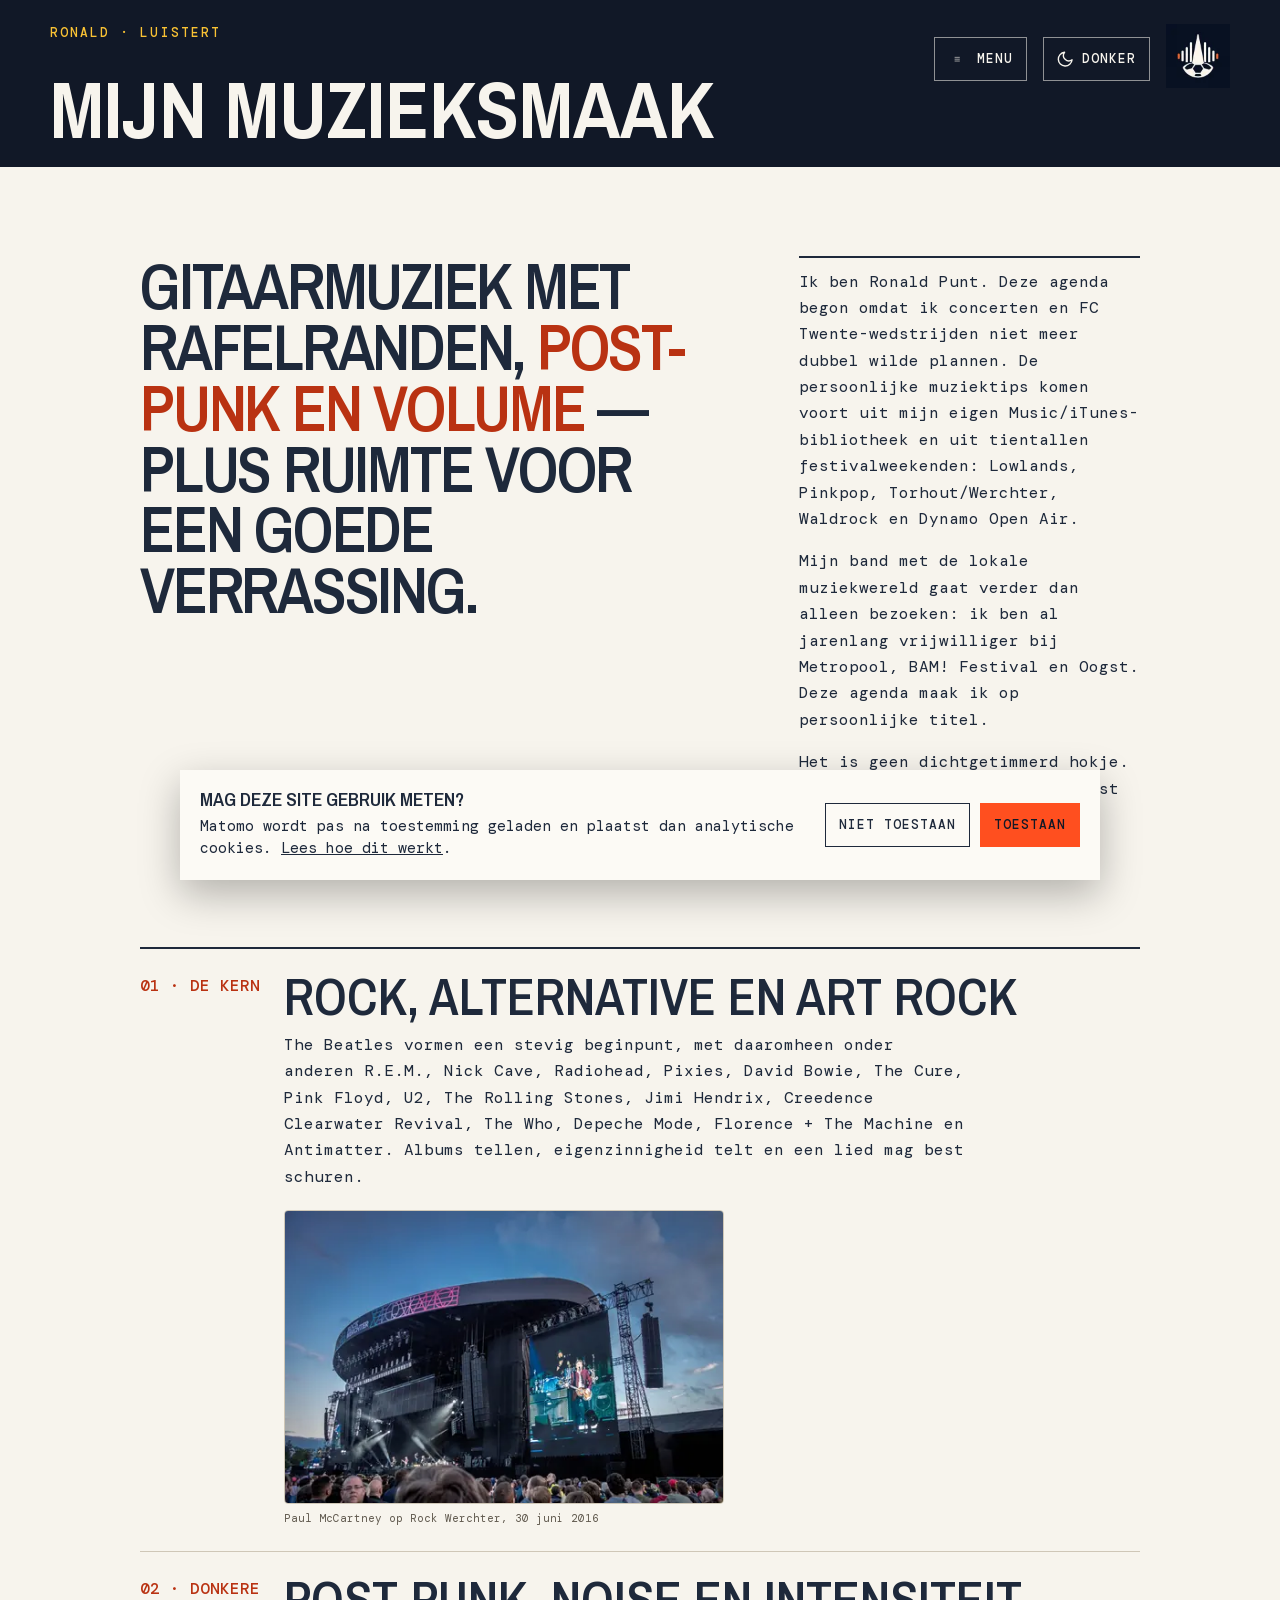
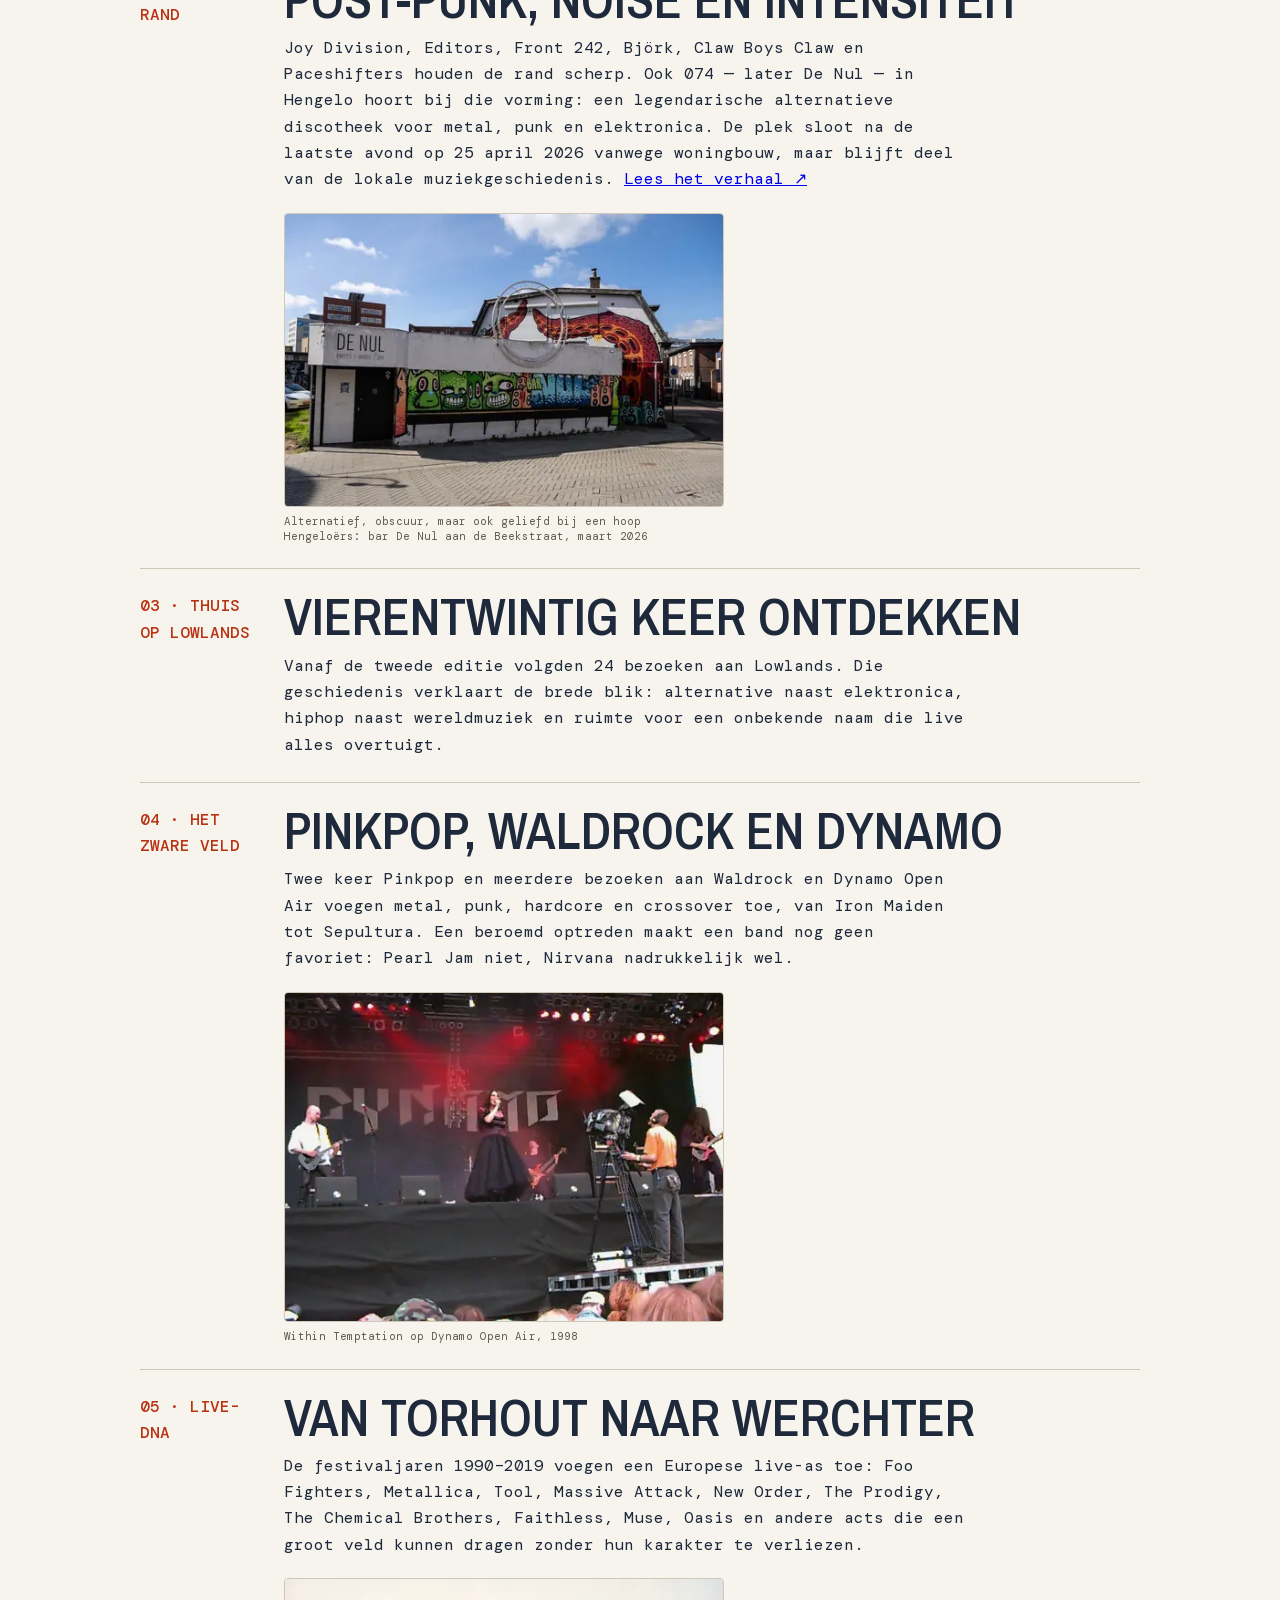
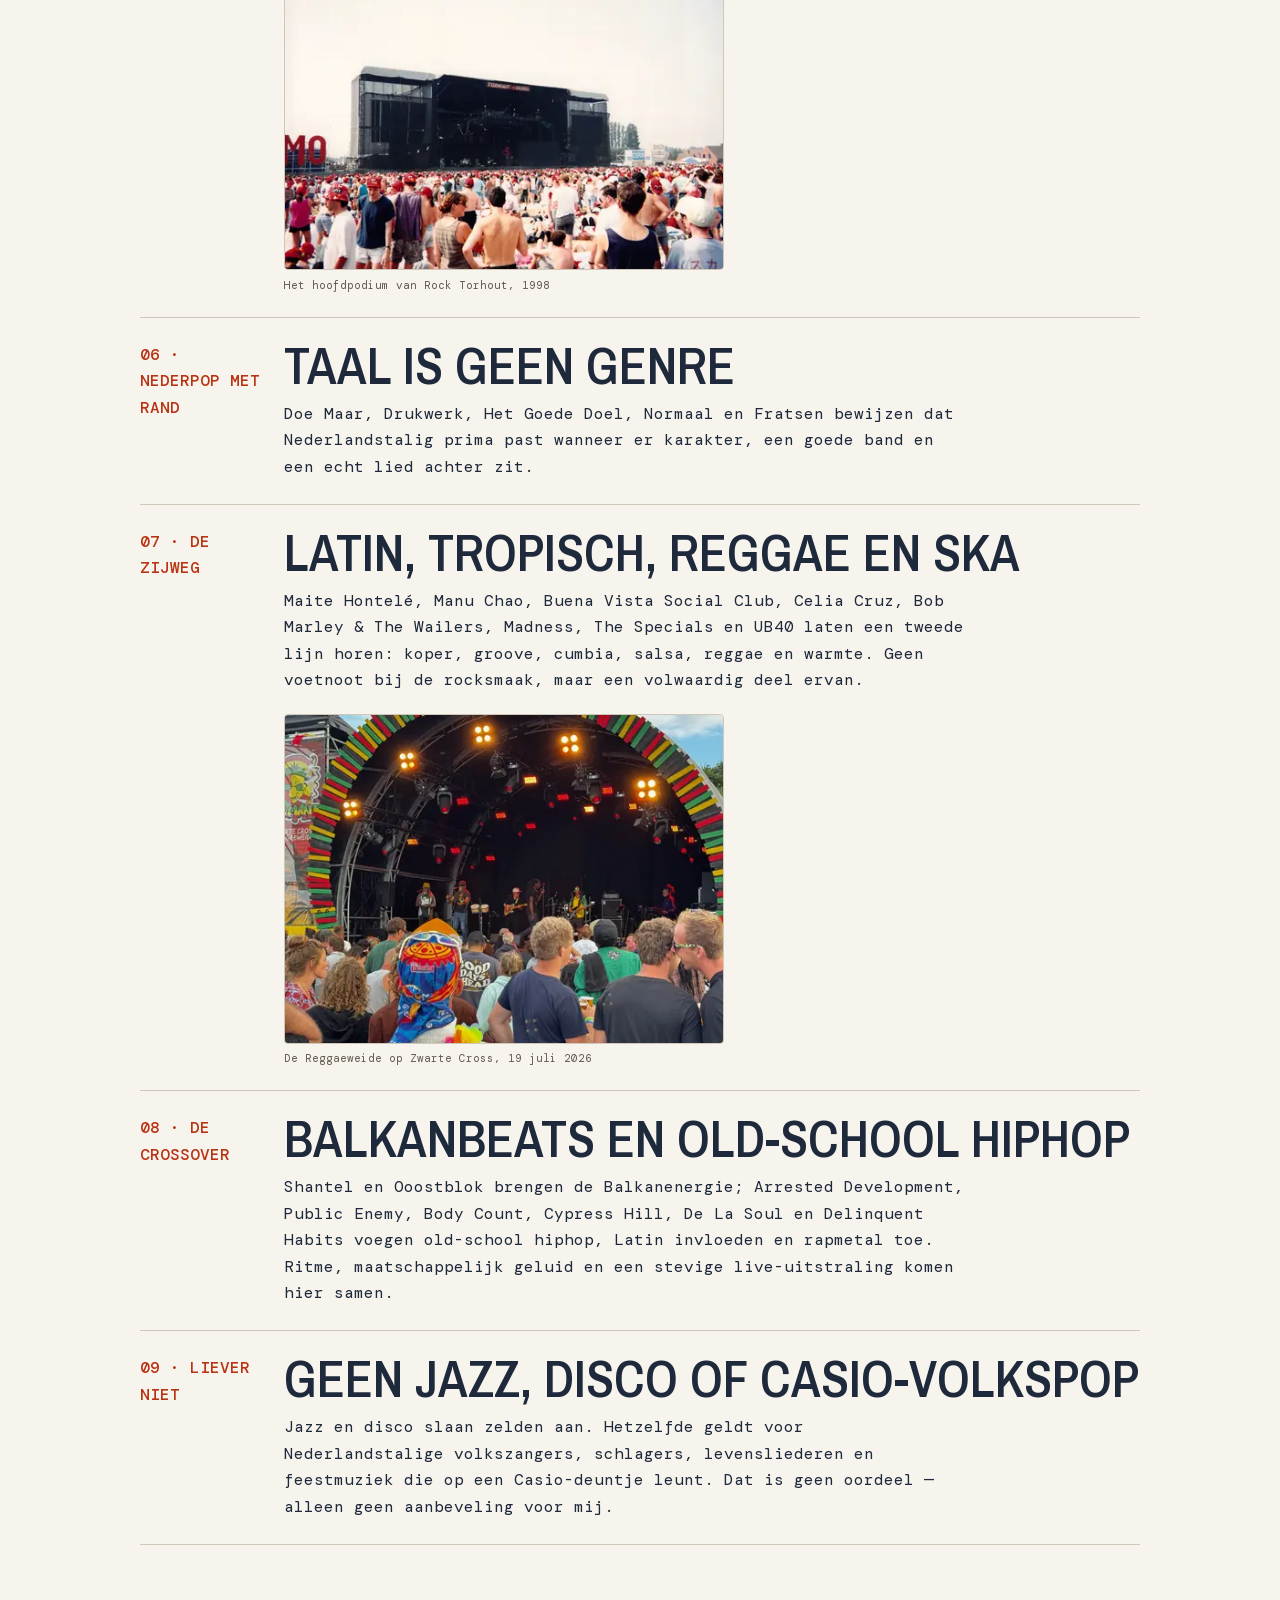
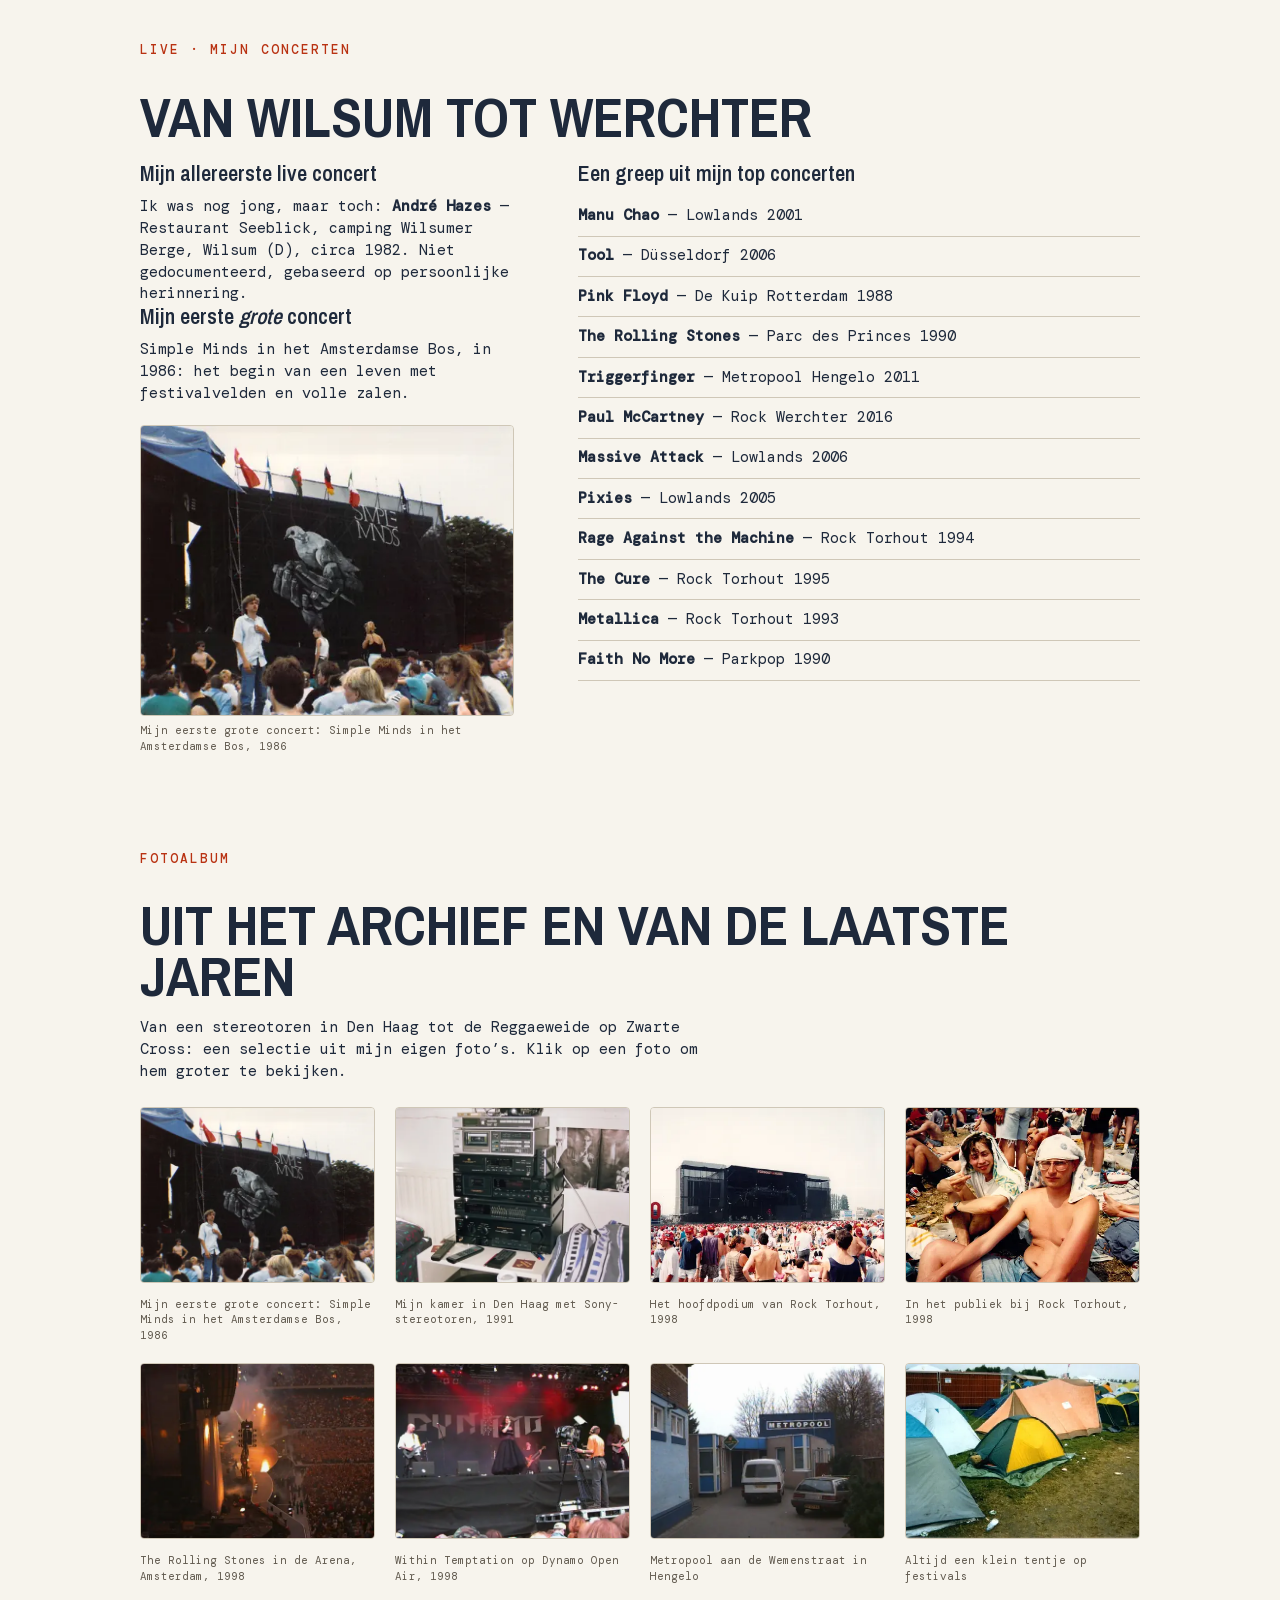
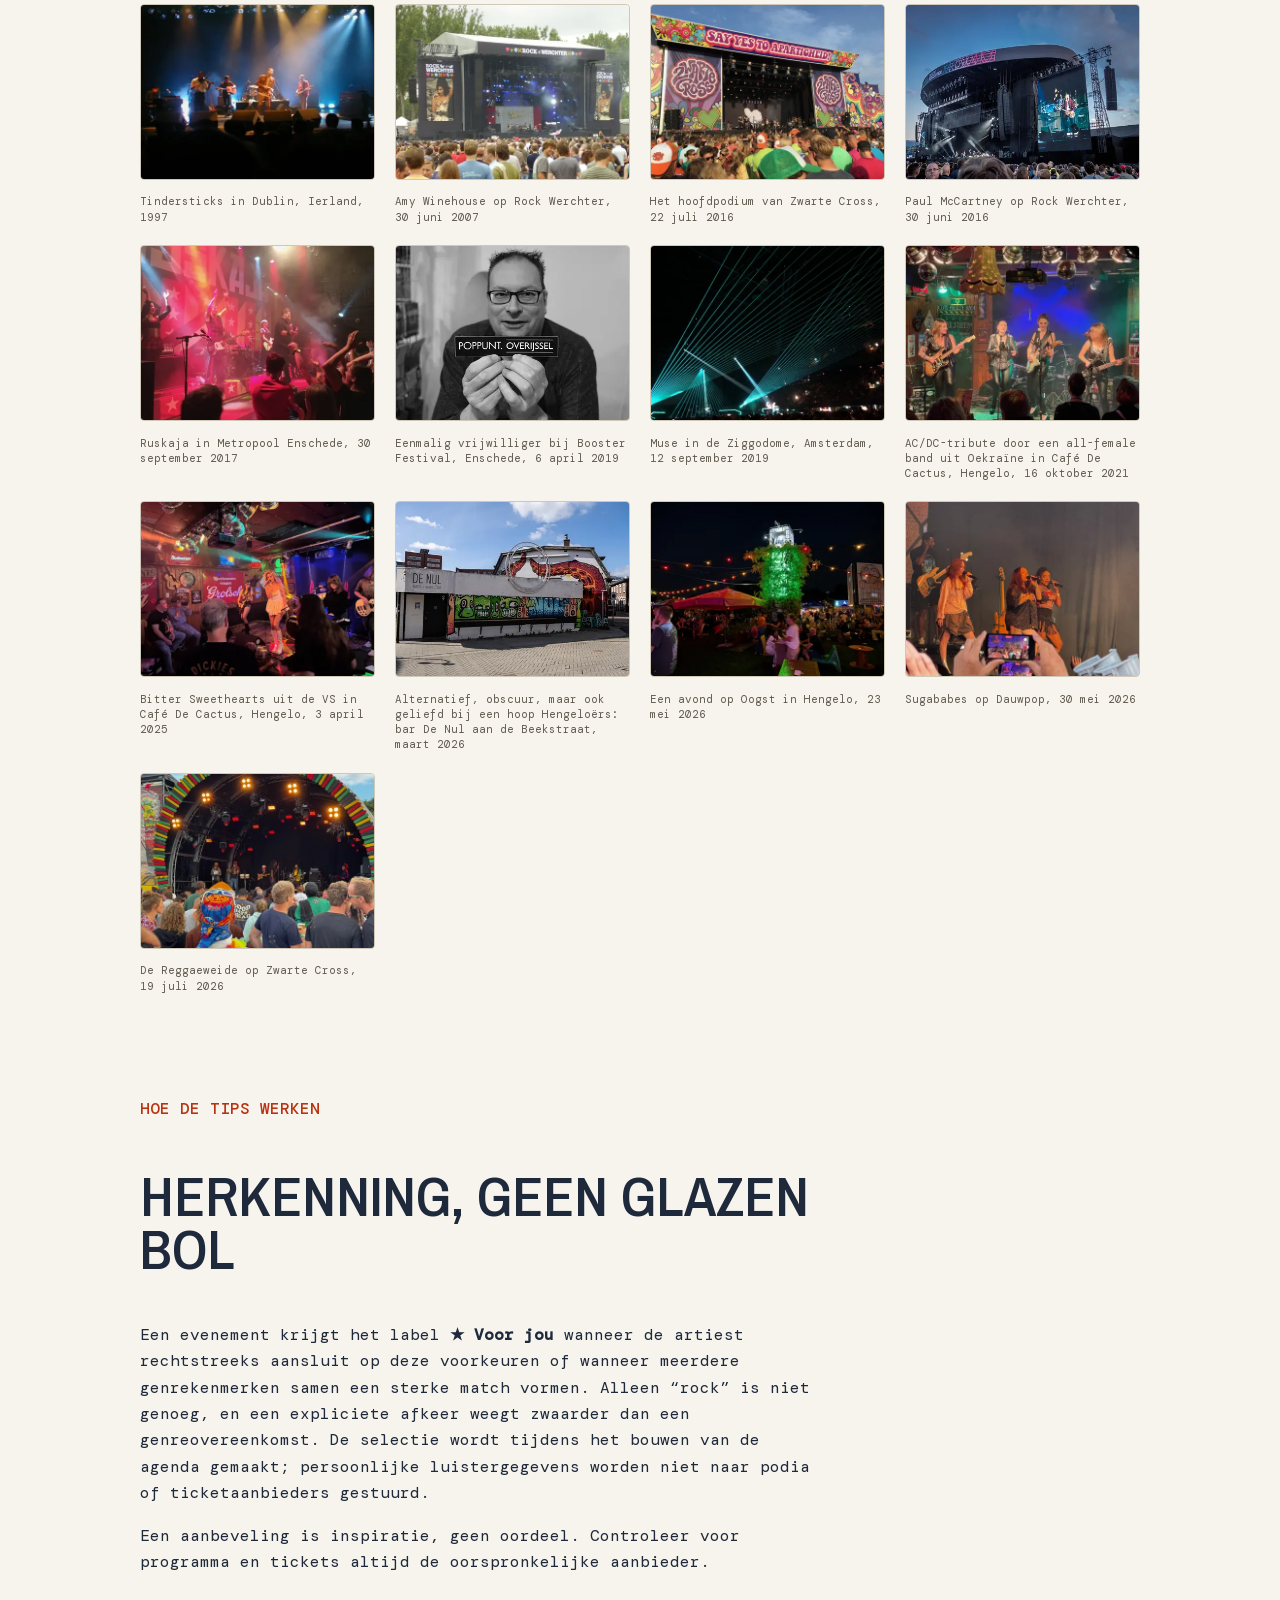
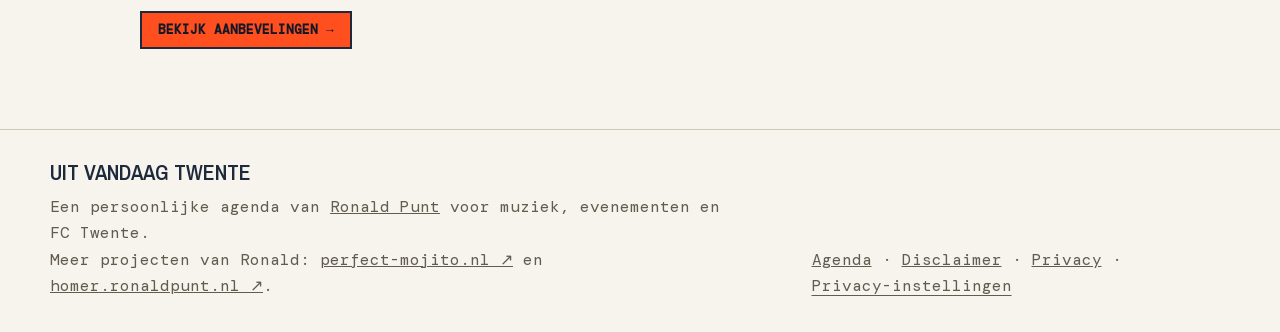
==== commit 6cab6945: "Add photos to the disclaimer, infinite agenda scroll, fix Bitter Sweethearts The disclaimer gets ven" ====
--- a/event-calendar/about.html
+++ b/event-calendar/about.html
@@ -26,7 +26,7 @@
     <link rel="icon" type="image/png" sizes="32x32" href="assets/favicon-32.png" />
     <link rel="apple-touch-icon" sizes="180x180" href="assets/apple-touch-icon.png" />
     <link rel="preload" href="assets/fonts/archivo-narrow-latin.woff2" as="font" type="font/woff2" crossorigin />
-    <link rel="stylesheet" href="styles.css?v=20261014-pages-4" />
+    <link rel="stylesheet" href="styles.css?v=20261014-pages-6" />
     <script type="application/ld+json">{"@context":"https://schema.org","@type":"ProfilePage","mainEntity":{"@type":"Person","name":"Ronald Punt","url":"https://www.ronaldpunt.nl"},"name":"Ronalds muzieksmaak en concerttips","url":"https://event-calendar.puntuale.nl/about.html","inLanguage":"nl-NL"}</script>
   </head>
   <body>
@@ -63,13 +63,13 @@
         <p class="eyebrow">FOTOALBUM</p>
         <h2 id="photo-gallery-title">Uit het archief en van de laatste jaren</h2>
         <p>Van een stereotoren in Den Haag tot de Reggaeweide op Zwarte Cross: een selectie uit mijn eigen foto’s. Klik op een foto om hem groter te bekijken.</p>
-        <ul class="photo-grid"><li><a href="assets/photos/simple-minds-amsterdamse-bos-1527.webp" data-lightbox="simple-minds-amsterdamse-bos"><img src="assets/photos/simple-minds-amsterdamse-bos-960.webp" srcset="assets/photos/simple-minds-amsterdamse-bos-480.webp 480w, assets/photos/simple-minds-amsterdamse-bos-960.webp 960w, assets/photos/simple-minds-amsterdamse-bos-1527.webp 1527w" sizes="(max-width: 520px) 46vw, (max-width: 1100px) 30vw, 320px" width="1527" height="1187" alt="Het podium van Simple Minds met een duif op het backdrop en publiek op de voorgrond" loading="lazy" decoding="async" /><span>Mijn eerste grote concert: Simple Minds in het Amsterdamse Bos, 1986</span></a></li><li><a href="assets/photos/sony-stereotoren-den-haag-1024.webp" data-lightbox="sony-stereotoren-den-haag"><img src="assets/photos/sony-stereotoren-den-haag-960.webp" srcset="assets/photos/sony-stereotoren-den-haag-480.webp 480w, assets/photos/sony-stereotoren-den-haag-960.webp 960w, assets/photos/sony-stereotoren-den-haag-1024.webp 1024w" sizes="(max-width: 520px) 46vw, (max-width: 1100px) 30vw, 320px" width="1024" height="1536" alt="Een Sony-stereotoren met draaitafel in een studentenkamer, met een Metropool-poster aan de muur" loading="lazy" decoding="async" /><span>Mijn kamer in Den Haag met Sony-stereotoren, 1991</span></a></li><li><a href="assets/photos/rock-torhout-podium-1998-1600.webp" data-lightbox="rock-torhout-podium-1998"><img src="assets/photos/rock-torhout-podium-1998-960.webp" srcset="assets/photos/rock-torhout-podium-1998-480.webp 480w, assets/photos/rock-torhout-podium-1998-960.webp 960w, assets/photos/rock-torhout-podium-1998-1600.webp 1600w" sizes="(max-width: 520px) 46vw, (max-width: 1100px) 30vw, 320px" width="1600" height="1059" alt="Het grote podium van Rock Torhout met een menigte met rode petjes ervoor" loading="lazy" decoding="async" /><span>Het hoofdpodium van Rock Torhout, 1998</span></a></li><li><a href="assets/photos/rock-torhout-publiek-1998-1600.webp" data-lightbox="rock-torhout-publiek-1998"><img src="assets/photos/rock-torhout-publiek-1998-960.webp" srcset="assets/photos/rock-torhout-publiek-1998-480.webp 480w, assets/photos/rock-torhout-publiek-1998-960.webp 960w, assets/photos/rock-torhout-publiek-1998-1600.webp 1600w" sizes="(max-width: 520px) 46vw, (max-width: 1100px) 30vw, 320px" width="1600" height="1039" alt="Twee festivalgangers met handdoeken om het hoofd zitten in het publiek op het grasveld" loading="lazy" decoding="async" /><span>In het publiek bij Rock Torhout, 1998</span></a></li><li><a href="assets/photos/rolling-stones-arena-1998-640.webp" data-lightbox="rolling-stones-arena-1998"><img src="assets/photos/rolling-stones-arena-1998-640.webp" srcset="assets/photos/rolling-stones-arena-1998-480.webp 480w, assets/photos/rolling-stones-arena-1998-640.webp 640w" sizes="(max-width: 520px) 46vw, (max-width: 1100px) 30vw, 320px" width="640" height="480" alt="Een enorm stadionpodium met vuur en rook tijdens een concert van The Rolling Stones, de tribunes vol publiek" loading="lazy" decoding="async" /><span>The Rolling Stones in de Arena, Amsterdam, 1998</span></a></li><li><a href="assets/photos/within-temptation-dynamo-1998-640.webp" data-lightbox="within-temptation-dynamo-1998"><img src="assets/photos/within-temptation-dynamo-1998-640.webp" srcset="assets/photos/within-temptation-dynamo-1998-480.webp 480w, assets/photos/within-temptation-dynamo-1998-640.webp 640w" sizes="(max-width: 520px) 46vw, (max-width: 1100px) 30vw, 320px" width="640" height="480" alt="Zangeres in een zwarte jurk op het podium van Dynamo Open Air, met cameraman naast het podium" loading="lazy" decoding="async" /><span>Within Temptation op Dynamo Open Air, 1998</span></a></li><li><a href="assets/photos/metropool-wemenstraat-640.webp" data-lightbox="metropool-wemenstraat"><img src="assets/photos/metropool-wemenstraat-640.webp" srcset="assets/photos/metropool-wemenstraat-480.webp 480w, assets/photos/metropool-wemenstraat-640.webp 640w" sizes="(max-width: 520px) 46vw, (max-width: 1100px) 30vw, 320px" width="640" height="480" alt="Het oude Metropool-gebouw aan de Wemenstraat met bestelbus en auto ervoor" loading="lazy" decoding="async" /><span>Metropool aan de Wemenstraat in Hengelo</span></a></li><li><a href="assets/photos/festival-tentjes-592.webp" data-lightbox="festival-tentjes"><img src="assets/photos/festival-tentjes-592.webp" srcset="assets/photos/festival-tentjes-480.webp 480w, assets/photos/festival-tentjes-592.webp 592w" sizes="(max-width: 520px) 46vw, (max-width: 1100px) 30vw, 320px" width="592" height="395" alt="Een veld vol kleine koepeltenten op een festivalcamping" loading="lazy" decoding="async" /><span>Altijd een klein tentje op festivals</span></a></li><li><a href="assets/photos/tindersticks-dublin-1997-640.webp" data-lightbox="tindersticks-dublin-1997"><img src="assets/photos/tindersticks-dublin-1997-640.webp" srcset="assets/photos/tindersticks-dublin-1997-480.webp 480w, assets/photos/tindersticks-dublin-1997-640.webp 640w" sizes="(max-width: 520px) 46vw, (max-width: 1100px) 30vw, 320px" width="640" height="480" alt="Tindersticks op een podium met blauw en wit licht, de band staat in een halve cirkel" loading="lazy" decoding="async" /><span>Tindersticks in Dublin, Ierland, 1997</span></a></li><li><a href="assets/photos/amy-winehouse-werchter-2007-1600.webp" data-lightbox="amy-winehouse-werchter-2007"><img src="assets/photos/amy-winehouse-werchter-2007-960.webp" srcset="assets/photos/amy-winehouse-werchter-2007-480.webp 480w, assets/photos/amy-winehouse-werchter-2007-960.webp 960w, assets/photos/amy-winehouse-werchter-2007-1600.webp 1600w" sizes="(max-width: 520px) 46vw, (max-width: 1100px) 30vw, 320px" width="1600" height="1200" alt="Het podium van Rock Werchter met grote beelden van Amy Winehouse en het publiek ervoor" loading="lazy" decoding="async" /><span>Amy Winehouse op Rock Werchter, 30 juni 2007</span></a></li><li><a href="assets/photos/zwarte-cross-hoofdpodium-2016-1600.webp" data-lightbox="zwarte-cross-hoofdpodium-2016"><img src="assets/photos/zwarte-cross-hoofdpodium-2016-960.webp" srcset="assets/photos/zwarte-cross-hoofdpodium-2016-480.webp 480w, assets/photos/zwarte-cross-hoofdpodium-2016-960.webp 960w, assets/photos/zwarte-cross-hoofdpodium-2016-1600.webp 1600w" sizes="(max-width: 520px) 46vw, (max-width: 1100px) 30vw, 320px" width="1600" height="1200" alt="Het kleurrijke hoofdpodium van Zwarte Cross met de tekst Say yes to apartheid en publiek ervoor" loading="lazy" decoding="async" /><span>Het hoofdpodium van Zwarte Cross, 22 juli 2016</span></a></li><li><a href="assets/photos/paul-mccartney-werchter-2016-1600.webp" data-lightbox="paul-mccartney-werchter-2016"><img src="assets/photos/paul-mccartney-werchter-2016-960.webp" srcset="assets/photos/paul-mccartney-werchter-2016-480.webp 480w, assets/photos/paul-mccartney-werchter-2016-960.webp 960w, assets/photos/paul-mccartney-werchter-2016-1600.webp 1600w" sizes="(max-width: 520px) 46vw, (max-width: 1100px) 30vw, 320px" width="1600" height="1067" alt="Het hoofdpodium van Rock Werchter bij avondlicht met Paul McCartney op de grote schermen" loading="lazy" decoding="async" /><span>Paul McCartney op Rock Werchter, 30 juni 2016</span></a></li><li><a href="assets/photos/metropool-ruskaja-2017-1600.webp" data-lightbox="metropool-ruskaja-2017"><img src="assets/photos/metropool-ruskaja-2017-960.webp" srcset="assets/photos/metropool-ruskaja-2017-480.webp 480w, assets/photos/metropool-ruskaja-2017-960.webp 960w, assets/photos/metropool-ruskaja-2017-1600.webp 1600w" sizes="(max-width: 520px) 46vw, (max-width: 1100px) 30vw, 320px" width="1600" height="1200" alt="Een band op een rood verlicht podium met uitgelaten publiek met opgestoken handen" loading="lazy" decoding="async" /><span>Ruskaja in Metropool Enschede, 30 september 2017</span></a></li><li><a href="assets/photos/booster-festival-2019-1600.webp" data-lightbox="booster-festival-2019"><img src="assets/photos/booster-festival-2019-960.webp" srcset="assets/photos/booster-festival-2019-480.webp 480w, assets/photos/booster-festival-2019-960.webp 960w, assets/photos/booster-festival-2019-1600.webp 1600w" sizes="(max-width: 520px) 46vw, (max-width: 1100px) 30vw, 320px" width="1600" height="1066" alt="Zwart-witportret van een man met bril die een bordje met Poppunt Overijssel vasthoudt" loading="lazy" decoding="async" /><span>Eenmalig vrijwilliger bij Booster Festival, Enschede, 6 april 2019</span></a></li><li><a href="assets/photos/muse-ziggodome-2019-1600.webp" data-lightbox="muse-ziggodome-2019"><img src="assets/photos/muse-ziggodome-2019-960.webp" srcset="assets/photos/muse-ziggodome-2019-480.webp 480w, assets/photos/muse-ziggodome-2019-960.webp 960w, assets/photos/muse-ziggodome-2019-1600.webp 1600w" sizes="(max-width: 520px) 46vw, (max-width: 1100px) 30vw, 320px" width="1600" height="1200" alt="Groene laserstralen boven het publiek in de Ziggodome tijdens een concert van Muse" loading="lazy" decoding="async" /><span>Muse in de Ziggodome, Amsterdam, 12 september 2019</span></a></li><li><a href="assets/photos/cactus-acdc-tribute-2021-1600.webp" data-lightbox="cactus-acdc-tribute-2021"><img src="assets/photos/cactus-acdc-tribute-2021-960.webp" srcset="assets/photos/cactus-acdc-tribute-2021-480.webp 480w, assets/photos/cactus-acdc-tribute-2021-960.webp 960w, assets/photos/cactus-acdc-tribute-2021-1600.webp 1600w" sizes="(max-width: 520px) 46vw, (max-width: 1100px) 30vw, 320px" width="1600" height="1200" alt="Vier vrouwelijke muzikanten in leer op het kleine podium van Café De Cactus onder discoballen" loading="lazy" decoding="async" /><span>AC/DC-tribute door een all-female band uit Oekraïne in Café De Cactus, Hengelo, 16 oktober 2021</span></a></li><li><a href="assets/photos/cactus-sweethearts-2025-1600.webp" data-lightbox="cactus-sweethearts-2025"><img src="assets/photos/cactus-sweethearts-2025-960.webp" srcset="assets/photos/cactus-sweethearts-2025-480.webp 480w, assets/photos/cactus-sweethearts-2025-960.webp 960w, assets/photos/cactus-sweethearts-2025-1600.webp 1600w" sizes="(max-width: 520px) 46vw, (max-width: 1100px) 30vw, 320px" width="1600" height="1200" alt="Een blonde zangeres in een glinsterend jurkje en een band in het gezellige Café De Cactus" loading="lazy" decoding="async" /><span>Biiter Sweethearts uit de VS in Café De Cactus, Hengelo, 3 april 2025</span></a></li><li><a href="assets/photos/de-nul-2026-1349.webp" data-lightbox="de-nul-2026"><img src="assets/photos/de-nul-2026-960.webp" srcset="assets/photos/de-nul-2026-480.webp 480w, assets/photos/de-nul-2026-960.webp 960w, assets/photos/de-nul-2026-1349.webp 1349w" sizes="(max-width: 520px) 46vw, (max-width: 1100px) 30vw, 320px" width="1349" height="900" alt="De gevel van bar De Nul in Hengelo met graffiti en een blauwe lucht" loading="lazy" decoding="async" /><span>Alternatief, obscuur, maar ook geliefd bij een hoop Hengeloërs: bar De Nul aan de Beekstraat, maart 2026</span></a></li><li><a href="assets/photos/oogst-hengelo-2026-1600.webp" data-lightbox="oogst-hengelo-2026"><img src="assets/photos/oogst-hengelo-2026-960.webp" srcset="assets/photos/oogst-hengelo-2026-480.webp 480w, assets/photos/oogst-hengelo-2026-960.webp 960w, assets/photos/oogst-hengelo-2026-1600.webp 1600w" sizes="(max-width: 520px) 46vw, (max-width: 1100px) 30vw, 320px" width="1600" height="1200" alt="Een avondsfeer op Oogst met lichtsnoeren, een groene toren en bezoekers op het terrein" loading="lazy" decoding="async" /><span>Een avond op Oogst in Hengelo, 23 mei 2026</span></a></li><li><a href="assets/photos/dauwpop-sugababes-2026-1600.webp" data-lightbox="dauwpop-sugababes-2026"><img src="assets/photos/dauwpop-sugababes-2026-960.webp" srcset="assets/photos/dauwpop-sugababes-2026-480.webp 480w, assets/photos/dauwpop-sugababes-2026-960.webp 960w, assets/photos/dauwpop-sugababes-2026-1600.webp 1600w" sizes="(max-width: 520px) 46vw, (max-width: 1100px) 30vw, 320px" width="1600" height="1200" alt="Drie zangeressen met een bassist op het podium van Dauwpop, met een telefoon op de voorgrond" loading="lazy" decoding="async" /><span>Sugababes op Dauwpop, 30 mei 2026</span></a></li><li><a href="assets/photos/zwarte-cross-reggaeweide-2026-1600.webp" data-lightbox="zwarte-cross-reggaeweide-2026"><img src="assets/photos/zwarte-cross-reggaeweide-2026-960.webp" srcset="assets/photos/zwarte-cross-reggaeweide-2026-480.webp 480w, assets/photos/zwarte-cross-reggaeweide-2026-960.webp 960w, assets/photos/zwarte-cross-reggaeweide-2026-1600.webp 1600w" sizes="(max-width: 520px) 46vw, (max-width: 1100px) 30vw, 320px" width="1600" height="1200" alt="Een podium met een regenboogboog in reggaekleuren en publiek met kleurrijke hoeden ervoor" loading="lazy" decoding="async" /><span>De Reggaeweide op Zwarte Cross, 19 juli 2026</span></a></li></ul>
+        <ul class="photo-grid"><li><a href="assets/photos/simple-minds-amsterdamse-bos-1527.webp" data-lightbox="simple-minds-amsterdamse-bos"><img src="assets/photos/simple-minds-amsterdamse-bos-960.webp" srcset="assets/photos/simple-minds-amsterdamse-bos-480.webp 480w, assets/photos/simple-minds-amsterdamse-bos-960.webp 960w, assets/photos/simple-minds-amsterdamse-bos-1527.webp 1527w" sizes="(max-width: 520px) 46vw, (max-width: 1100px) 30vw, 320px" width="1527" height="1187" alt="Het podium van Simple Minds met een duif op het backdrop en publiek op de voorgrond" loading="lazy" decoding="async" /><span>Mijn eerste grote concert: Simple Minds in het Amsterdamse Bos, 1986</span></a></li><li><a href="assets/photos/sony-stereotoren-den-haag-1024.webp" data-lightbox="sony-stereotoren-den-haag"><img src="assets/photos/sony-stereotoren-den-haag-960.webp" srcset="assets/photos/sony-stereotoren-den-haag-480.webp 480w, assets/photos/sony-stereotoren-den-haag-960.webp 960w, assets/photos/sony-stereotoren-den-haag-1024.webp 1024w" sizes="(max-width: 520px) 46vw, (max-width: 1100px) 30vw, 320px" width="1024" height="1536" alt="Een Sony-stereotoren met draaitafel in een studentenkamer, met een Metropool-poster aan de muur" loading="lazy" decoding="async" /><span>Mijn kamer in Den Haag met Sony-stereotoren, 1991</span></a></li><li><a href="assets/photos/rock-torhout-podium-1998-1600.webp" data-lightbox="rock-torhout-podium-1998"><img src="assets/photos/rock-torhout-podium-1998-960.webp" srcset="assets/photos/rock-torhout-podium-1998-480.webp 480w, assets/photos/rock-torhout-podium-1998-960.webp 960w, assets/photos/rock-torhout-podium-1998-1600.webp 1600w" sizes="(max-width: 520px) 46vw, (max-width: 1100px) 30vw, 320px" width="1600" height="1059" alt="Het grote podium van Rock Torhout met een menigte met rode petjes ervoor" loading="lazy" decoding="async" /><span>Het hoofdpodium van Rock Torhout, 1998</span></a></li><li><a href="assets/photos/rock-torhout-publiek-1998-1600.webp" data-lightbox="rock-torhout-publiek-1998"><img src="assets/photos/rock-torhout-publiek-1998-960.webp" srcset="assets/photos/rock-torhout-publiek-1998-480.webp 480w, assets/photos/rock-torhout-publiek-1998-960.webp 960w, assets/photos/rock-torhout-publiek-1998-1600.webp 1600w" sizes="(max-width: 520px) 46vw, (max-width: 1100px) 30vw, 320px" width="1600" height="1039" alt="Twee festivalgangers met handdoeken om het hoofd zitten in het publiek op het grasveld" loading="lazy" decoding="async" /><span>In het publiek bij Rock Torhout, 1998</span></a></li><li><a href="assets/photos/rolling-stones-arena-1998-640.webp" data-lightbox="rolling-stones-arena-1998"><img src="assets/photos/rolling-stones-arena-1998-640.webp" srcset="assets/photos/rolling-stones-arena-1998-480.webp 480w, assets/photos/rolling-stones-arena-1998-640.webp 640w" sizes="(max-width: 520px) 46vw, (max-width: 1100px) 30vw, 320px" width="640" height="480" alt="Een enorm stadionpodium met vuur en rook tijdens een concert van The Rolling Stones, de tribunes vol publiek" loading="lazy" decoding="async" /><span>The Rolling Stones in de Arena, Amsterdam, 1998</span></a></li><li><a href="assets/photos/within-temptation-dynamo-1998-640.webp" data-lightbox="within-temptation-dynamo-1998"><img src="assets/photos/within-temptation-dynamo-1998-640.webp" srcset="assets/photos/within-temptation-dynamo-1998-480.webp 480w, assets/photos/within-temptation-dynamo-1998-640.webp 640w" sizes="(max-width: 520px) 46vw, (max-width: 1100px) 30vw, 320px" width="640" height="480" alt="Zangeres in een zwarte jurk op het podium van Dynamo Open Air, met cameraman naast het podium" loading="lazy" decoding="async" /><span>Within Temptation op Dynamo Open Air, 1998</span></a></li><li><a href="assets/photos/metropool-wemenstraat-640.webp" data-lightbox="metropool-wemenstraat"><img src="assets/photos/metropool-wemenstraat-640.webp" srcset="assets/photos/metropool-wemenstraat-480.webp 480w, assets/photos/metropool-wemenstraat-640.webp 640w" sizes="(max-width: 520px) 46vw, (max-width: 1100px) 30vw, 320px" width="640" height="480" alt="Het oude Metropool-gebouw aan de Wemenstraat met bestelbus en auto ervoor" loading="lazy" decoding="async" /><span>Metropool aan de Wemenstraat in Hengelo</span></a></li><li><a href="assets/photos/festival-tentjes-592.webp" data-lightbox="festival-tentjes"><img src="assets/photos/festival-tentjes-592.webp" srcset="assets/photos/festival-tentjes-480.webp 480w, assets/photos/festival-tentjes-592.webp 592w" sizes="(max-width: 520px) 46vw, (max-width: 1100px) 30vw, 320px" width="592" height="395" alt="Een veld vol kleine koepeltenten op een festivalcamping" loading="lazy" decoding="async" /><span>Altijd een klein tentje op festivals</span></a></li><li><a href="assets/photos/tindersticks-dublin-1997-640.webp" data-lightbox="tindersticks-dublin-1997"><img src="assets/photos/tindersticks-dublin-1997-640.webp" srcset="assets/photos/tindersticks-dublin-1997-480.webp 480w, assets/photos/tindersticks-dublin-1997-640.webp 640w" sizes="(max-width: 520px) 46vw, (max-width: 1100px) 30vw, 320px" width="640" height="480" alt="Tindersticks op een podium met blauw en wit licht, de band staat in een halve cirkel" loading="lazy" decoding="async" /><span>Tindersticks in Dublin, Ierland, 1997</span></a></li><li><a href="assets/photos/amy-winehouse-werchter-2007-1600.webp" data-lightbox="amy-winehouse-werchter-2007"><img src="assets/photos/amy-winehouse-werchter-2007-960.webp" srcset="assets/photos/amy-winehouse-werchter-2007-480.webp 480w, assets/photos/amy-winehouse-werchter-2007-960.webp 960w, assets/photos/amy-winehouse-werchter-2007-1600.webp 1600w" sizes="(max-width: 520px) 46vw, (max-width: 1100px) 30vw, 320px" width="1600" height="1200" alt="Het podium van Rock Werchter met grote beelden van Amy Winehouse en het publiek ervoor" loading="lazy" decoding="async" /><span>Amy Winehouse op Rock Werchter, 30 juni 2007</span></a></li><li><a href="assets/photos/zwarte-cross-hoofdpodium-2016-1600.webp" data-lightbox="zwarte-cross-hoofdpodium-2016"><img src="assets/photos/zwarte-cross-hoofdpodium-2016-960.webp" srcset="assets/photos/zwarte-cross-hoofdpodium-2016-480.webp 480w, assets/photos/zwarte-cross-hoofdpodium-2016-960.webp 960w, assets/photos/zwarte-cross-hoofdpodium-2016-1600.webp 1600w" sizes="(max-width: 520px) 46vw, (max-width: 1100px) 30vw, 320px" width="1600" height="1200" alt="Het kleurrijke hoofdpodium van Zwarte Cross met de tekst Say yes to apartheid en publiek ervoor" loading="lazy" decoding="async" /><span>Het hoofdpodium van Zwarte Cross, 22 juli 2016</span></a></li><li><a href="assets/photos/paul-mccartney-werchter-2016-1600.webp" data-lightbox="paul-mccartney-werchter-2016"><img src="assets/photos/paul-mccartney-werchter-2016-960.webp" srcset="assets/photos/paul-mccartney-werchter-2016-480.webp 480w, assets/photos/paul-mccartney-werchter-2016-960.webp 960w, assets/photos/paul-mccartney-werchter-2016-1600.webp 1600w" sizes="(max-width: 520px) 46vw, (max-width: 1100px) 30vw, 320px" width="1600" height="1067" alt="Het hoofdpodium van Rock Werchter bij avondlicht met Paul McCartney op de grote schermen" loading="lazy" decoding="async" /><span>Paul McCartney op Rock Werchter, 30 juni 2016</span></a></li><li><a href="assets/photos/metropool-ruskaja-2017-1600.webp" data-lightbox="metropool-ruskaja-2017"><img src="assets/photos/metropool-ruskaja-2017-960.webp" srcset="assets/photos/metropool-ruskaja-2017-480.webp 480w, assets/photos/metropool-ruskaja-2017-960.webp 960w, assets/photos/metropool-ruskaja-2017-1600.webp 1600w" sizes="(max-width: 520px) 46vw, (max-width: 1100px) 30vw, 320px" width="1600" height="1200" alt="Een band op een rood verlicht podium met uitgelaten publiek met opgestoken handen" loading="lazy" decoding="async" /><span>Ruskaja in Metropool Enschede, 30 september 2017</span></a></li><li><a href="assets/photos/booster-festival-2019-1600.webp" data-lightbox="booster-festival-2019"><img src="assets/photos/booster-festival-2019-960.webp" srcset="assets/photos/booster-festival-2019-480.webp 480w, assets/photos/booster-festival-2019-960.webp 960w, assets/photos/booster-festival-2019-1600.webp 1600w" sizes="(max-width: 520px) 46vw, (max-width: 1100px) 30vw, 320px" width="1600" height="1066" alt="Zwart-witportret van een man met bril die een bordje met Poppunt Overijssel vasthoudt" loading="lazy" decoding="async" /><span>Eenmalig vrijwilliger bij Booster Festival, Enschede, 6 april 2019</span></a></li><li><a href="assets/photos/muse-ziggodome-2019-1600.webp" data-lightbox="muse-ziggodome-2019"><img src="assets/photos/muse-ziggodome-2019-960.webp" srcset="assets/photos/muse-ziggodome-2019-480.webp 480w, assets/photos/muse-ziggodome-2019-960.webp 960w, assets/photos/muse-ziggodome-2019-1600.webp 1600w" sizes="(max-width: 520px) 46vw, (max-width: 1100px) 30vw, 320px" width="1600" height="1200" alt="Groene laserstralen boven het publiek in de Ziggodome tijdens een concert van Muse" loading="lazy" decoding="async" /><span>Muse in de Ziggodome, Amsterdam, 12 september 2019</span></a></li><li><a href="assets/photos/cactus-acdc-tribute-2021-1600.webp" data-lightbox="cactus-acdc-tribute-2021"><img src="assets/photos/cactus-acdc-tribute-2021-960.webp" srcset="assets/photos/cactus-acdc-tribute-2021-480.webp 480w, assets/photos/cactus-acdc-tribute-2021-960.webp 960w, assets/photos/cactus-acdc-tribute-2021-1600.webp 1600w" sizes="(max-width: 520px) 46vw, (max-width: 1100px) 30vw, 320px" width="1600" height="1200" alt="Vier vrouwelijke muzikanten in leer op het kleine podium van Café De Cactus onder discoballen" loading="lazy" decoding="async" /><span>AC/DC-tribute door een all-female band uit Oekraïne in Café De Cactus, Hengelo, 16 oktober 2021</span></a></li><li><a href="assets/photos/cactus-sweethearts-2025-1600.webp" data-lightbox="cactus-sweethearts-2025"><img src="assets/photos/cactus-sweethearts-2025-960.webp" srcset="assets/photos/cactus-sweethearts-2025-480.webp 480w, assets/photos/cactus-sweethearts-2025-960.webp 960w, assets/photos/cactus-sweethearts-2025-1600.webp 1600w" sizes="(max-width: 520px) 46vw, (max-width: 1100px) 30vw, 320px" width="1600" height="1200" alt="Een blonde zangeres in een glinsterend jurkje en een band in het gezellige Café De Cactus" loading="lazy" decoding="async" /><span>Bitter Sweethearts uit de VS in Café De Cactus, Hengelo, 3 april 2025</span></a></li><li><a href="assets/photos/de-nul-2026-1349.webp" data-lightbox="de-nul-2026"><img src="assets/photos/de-nul-2026-960.webp" srcset="assets/photos/de-nul-2026-480.webp 480w, assets/photos/de-nul-2026-960.webp 960w, assets/photos/de-nul-2026-1349.webp 1349w" sizes="(max-width: 520px) 46vw, (max-width: 1100px) 30vw, 320px" width="1349" height="900" alt="De gevel van bar De Nul in Hengelo met graffiti en een blauwe lucht" loading="lazy" decoding="async" /><span>Alternatief, obscuur, maar ook geliefd bij een hoop Hengeloërs: bar De Nul aan de Beekstraat, maart 2026</span></a></li><li><a href="assets/photos/oogst-hengelo-2026-1600.webp" data-lightbox="oogst-hengelo-2026"><img src="assets/photos/oogst-hengelo-2026-960.webp" srcset="assets/photos/oogst-hengelo-2026-480.webp 480w, assets/photos/oogst-hengelo-2026-960.webp 960w, assets/photos/oogst-hengelo-2026-1600.webp 1600w" sizes="(max-width: 520px) 46vw, (max-width: 1100px) 30vw, 320px" width="1600" height="1200" alt="Een avondsfeer op Oogst met lichtsnoeren, een groene toren en bezoekers op het terrein" loading="lazy" decoding="async" /><span>Een avond op Oogst in Hengelo, 23 mei 2026</span></a></li><li><a href="assets/photos/dauwpop-sugababes-2026-1600.webp" data-lightbox="dauwpop-sugababes-2026"><img src="assets/photos/dauwpop-sugababes-2026-960.webp" srcset="assets/photos/dauwpop-sugababes-2026-480.webp 480w, assets/photos/dauwpop-sugababes-2026-960.webp 960w, assets/photos/dauwpop-sugababes-2026-1600.webp 1600w" sizes="(max-width: 520px) 46vw, (max-width: 1100px) 30vw, 320px" width="1600" height="1200" alt="Drie zangeressen met een bassist op het podium van Dauwpop, met een telefoon op de voorgrond" loading="lazy" decoding="async" /><span>Sugababes op Dauwpop, 30 mei 2026</span></a></li><li><a href="assets/photos/zwarte-cross-reggaeweide-2026-1600.webp" data-lightbox="zwarte-cross-reggaeweide-2026"><img src="assets/photos/zwarte-cross-reggaeweide-2026-960.webp" srcset="assets/photos/zwarte-cross-reggaeweide-2026-480.webp 480w, assets/photos/zwarte-cross-reggaeweide-2026-960.webp 960w, assets/photos/zwarte-cross-reggaeweide-2026-1600.webp 1600w" sizes="(max-width: 520px) 46vw, (max-width: 1100px) 30vw, 320px" width="1600" height="1200" alt="Een podium met een regenboogboog in reggaekleuren en publiek met kleurrijke hoeden ervoor" loading="lazy" decoding="async" /><span>De Reggaeweide op Zwarte Cross, 19 juli 2026</span></a></li></ul>
       </section>
       <section class="taste-method"><p class="eyebrow">HOE DE TIPS WERKEN</p><h2>Herkenning, geen glazen bol</h2><p>Een evenement krijgt het label <strong>★ Voor jou</strong> wanneer de artiest rechtstreeks aansluit op deze voorkeuren of wanneer meerdere genrekenmerken samen een sterke match vormen. Alleen “rock” is niet genoeg, en een expliciete afkeer weegt zwaarder dan een genreovereenkomst. De selectie wordt tijdens het bouwen van de agenda gemaakt; persoonlijke luistergegevens worden niet naar podia of ticketaanbieders gestuurd.</p><p>Een aanbeveling is inspiratie, geen oordeel. Controleer voor programma en tickets altijd de oorspronkelijke aanbieder.</p><a class="taste-cta" href="index.html?view=recommended">Bekijk aanbevelingen →</a></section>
     </main>
     <footer class="site-footer"><section class="footer-about"><h2>Uit Vandaag Twente</h2><p>Een persoonlijke agenda van <a href="https://www.ronaldpunt.nl" target="_blank" rel="noopener noreferrer">Ronald Punt</a> voor muziek, evenementen en FC Twente.</p><p>Meer projecten van Ronald: <a href="https://perfect-mojito.nl" target="_blank" rel="noopener noreferrer">perfect-mojito.nl ↗</a> en <a href="https://homer.ronaldpunt.nl" target="_blank" rel="noopener noreferrer">homer.ronaldpunt.nl ↗</a>.</p></section><p class="footer-meta"><a href="index.html">Agenda</a> · <a href="disclaimer.html">Disclaimer</a> · <a href="privacy.html">Privacy</a> · <button class="privacy-settings" type="button" data-privacy-settings>Privacy-instellingen</button></p></footer>
     <button class="back-to-top" type="button" data-back-to-top hidden aria-label="Terug naar boven"><svg viewBox="0 0 24 24" aria-hidden="true"><path d="M12 19V5M6.5 10.5 12 5l5.5 5.5" /></svg><span>Naar boven</span></button>
-    <script src="photos.js?v=20261014-pages-4" defer></script>
+    <script src="photos.js?v=20261014-pages-6" defer></script>
     <script src="back-to-top.js?v=20260802-2" defer></script>
     <script src="analytics-consent.js?v=20260802-2" defer></script>
   </body>
--- a/event-calendar/styles.css
+++ b/event-calendar/styles.css
@@ -1012,3 +1012,8 @@
 .lightbox-next { inset-inline-end: var(--space-3); inset-block-start: 50%; transform: translateY(-50%); }
 @media (prefers-reduced-motion: reduce) { .taste-photo img, .photo-grid img { transition: none; } }
 @media (max-width: 700px) { .taste-photo { max-width: none; } .photo-grid { grid-template-columns: repeat(2, minmax(0, 1fr)); gap: var(--space-3); } }
+
+.photo-strip { display: grid; grid-template-columns: repeat(3, minmax(0, 1fr)); gap: var(--space-3); margin: var(--space-4) 0; padding: 0; list-style: none; }
+.photo-strip .taste-photo { margin: 0; }
+.photo-strip img { aspect-ratio: 4 / 3; object-fit: cover; }
+@media (max-width: 700px) { .photo-strip { grid-template-columns: 1fr; } }
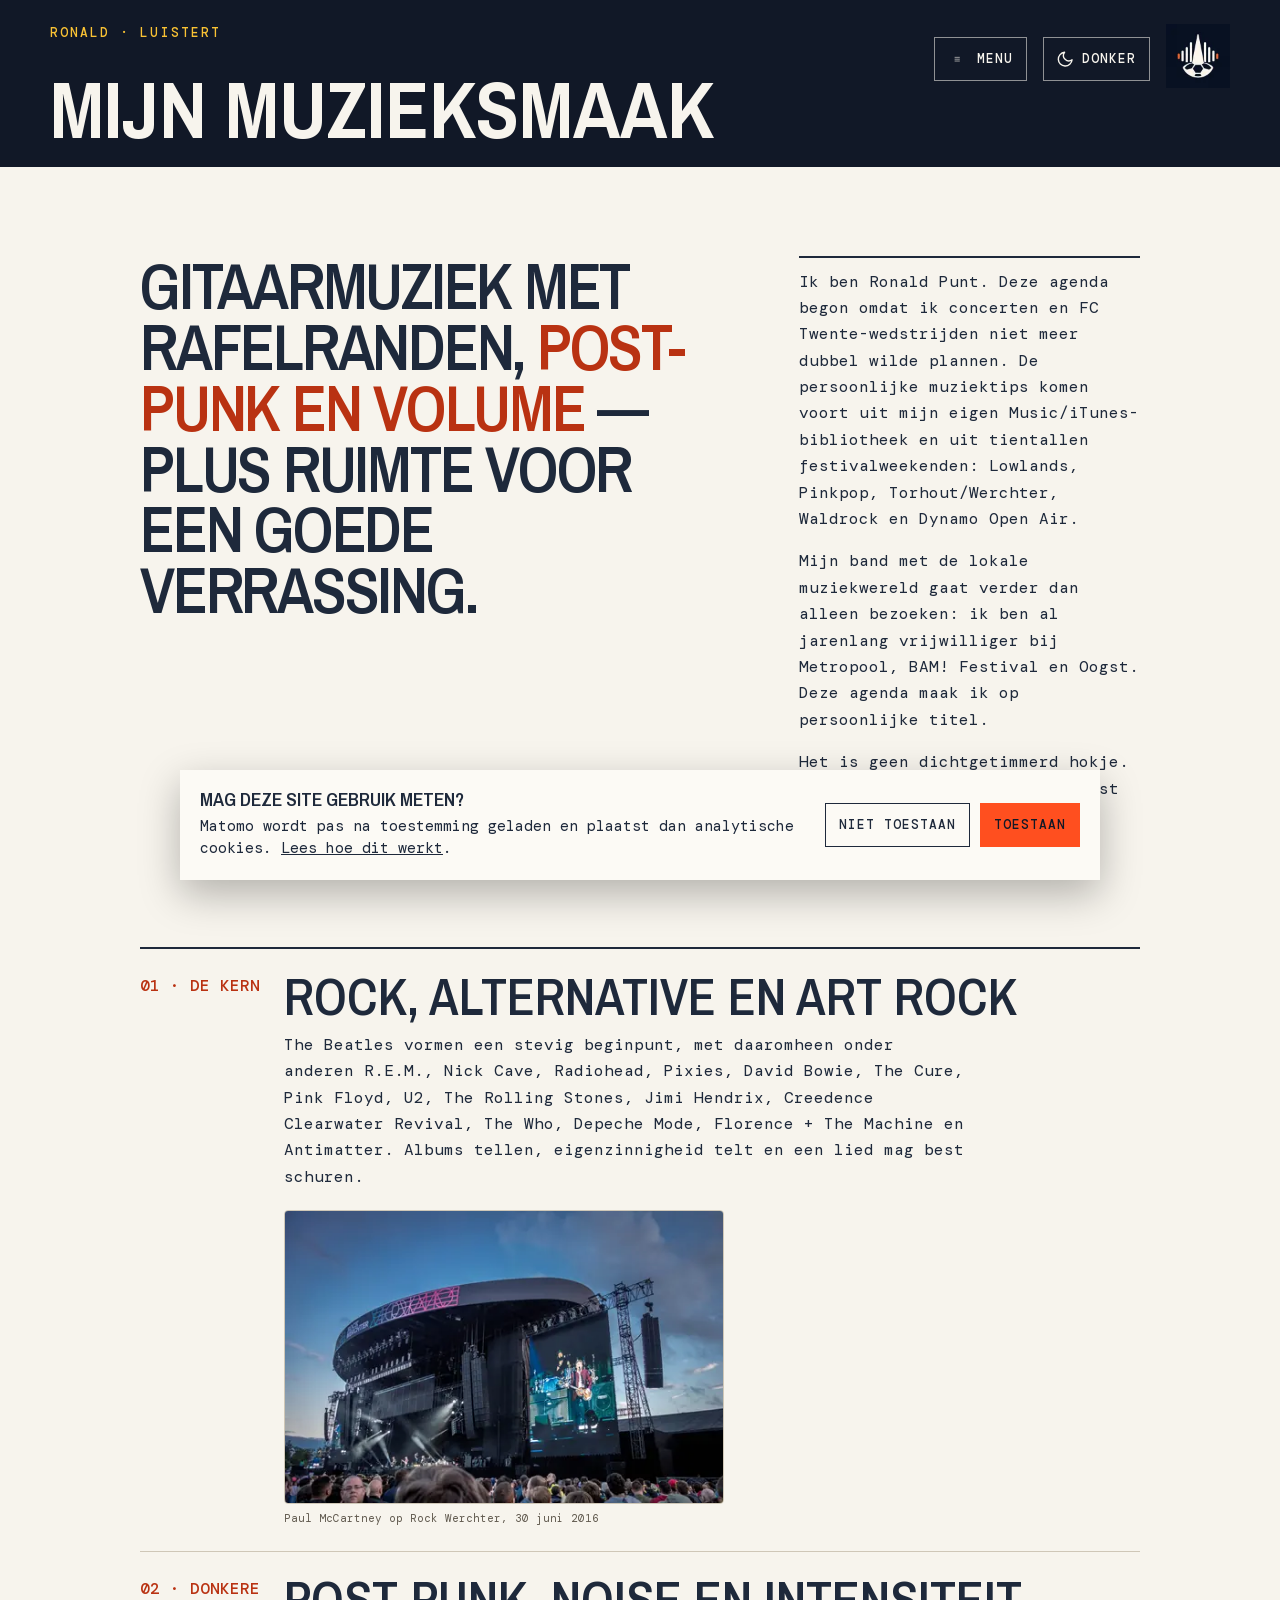
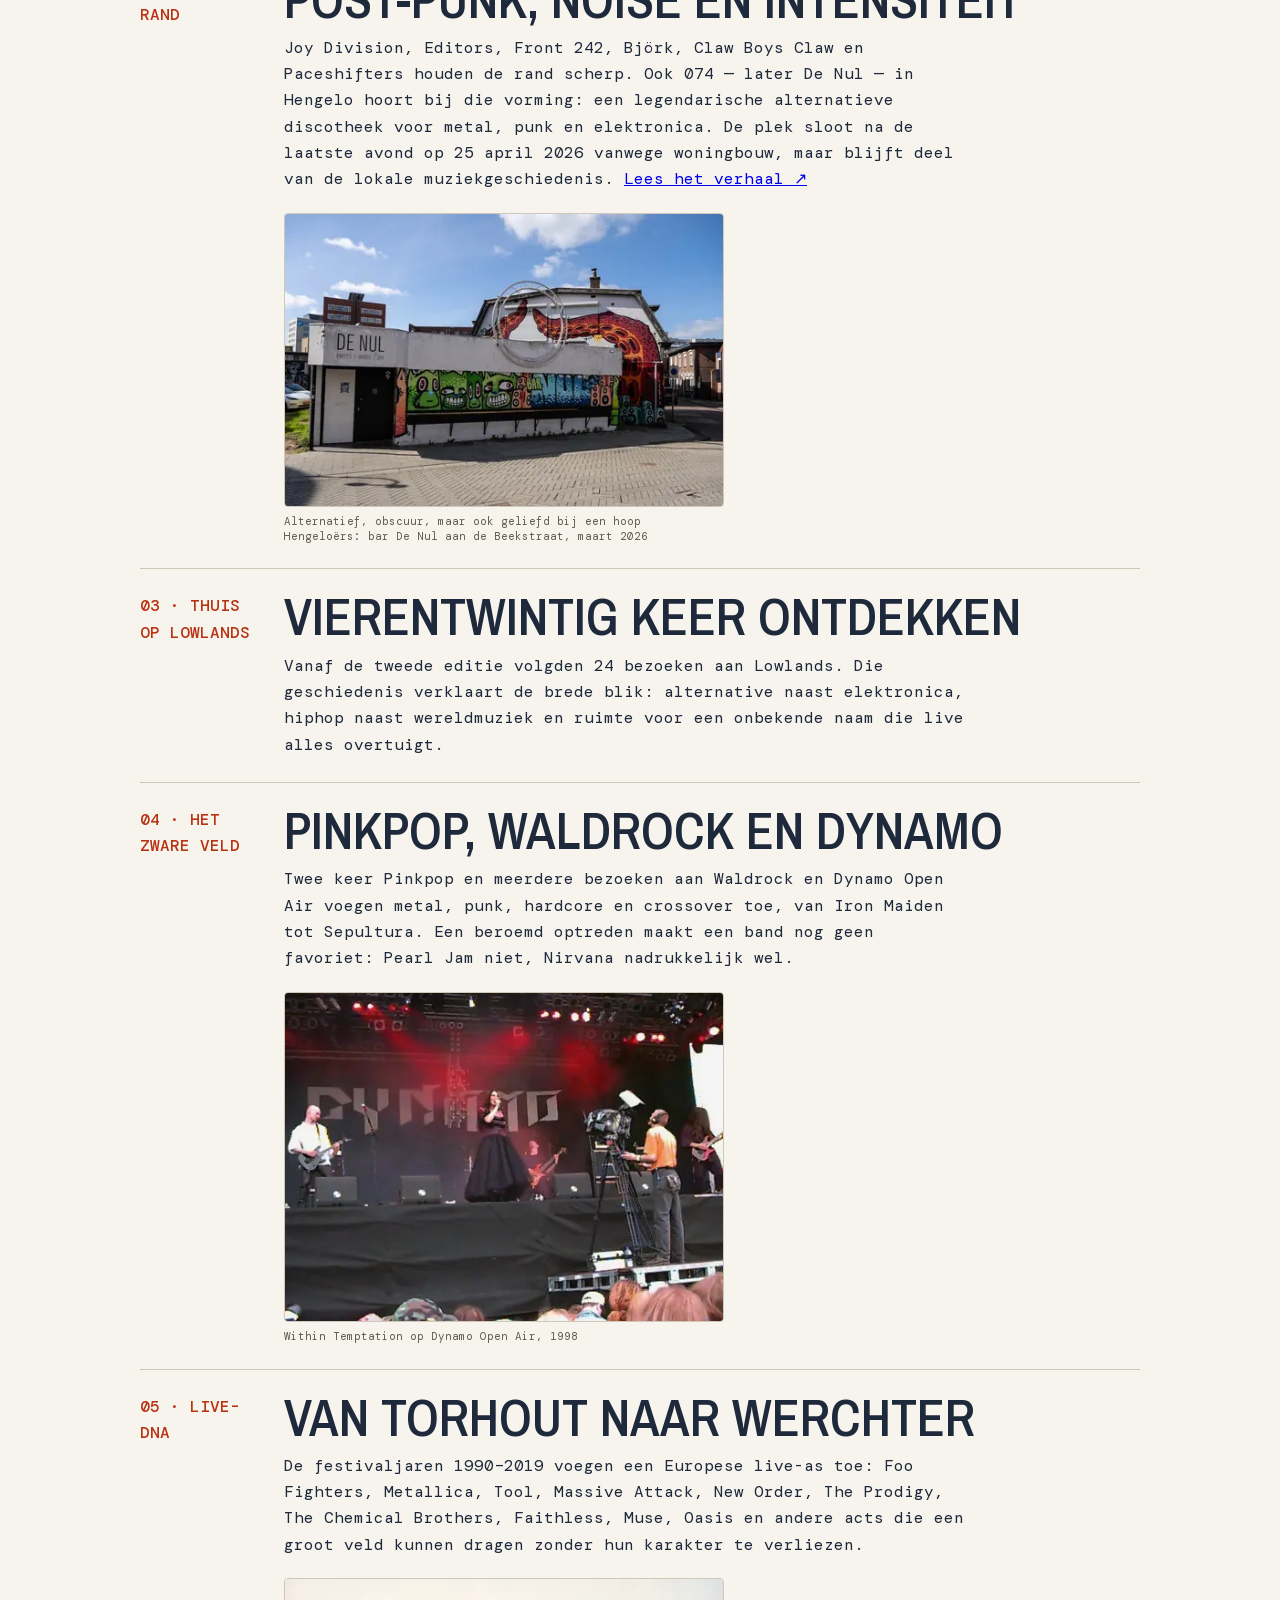
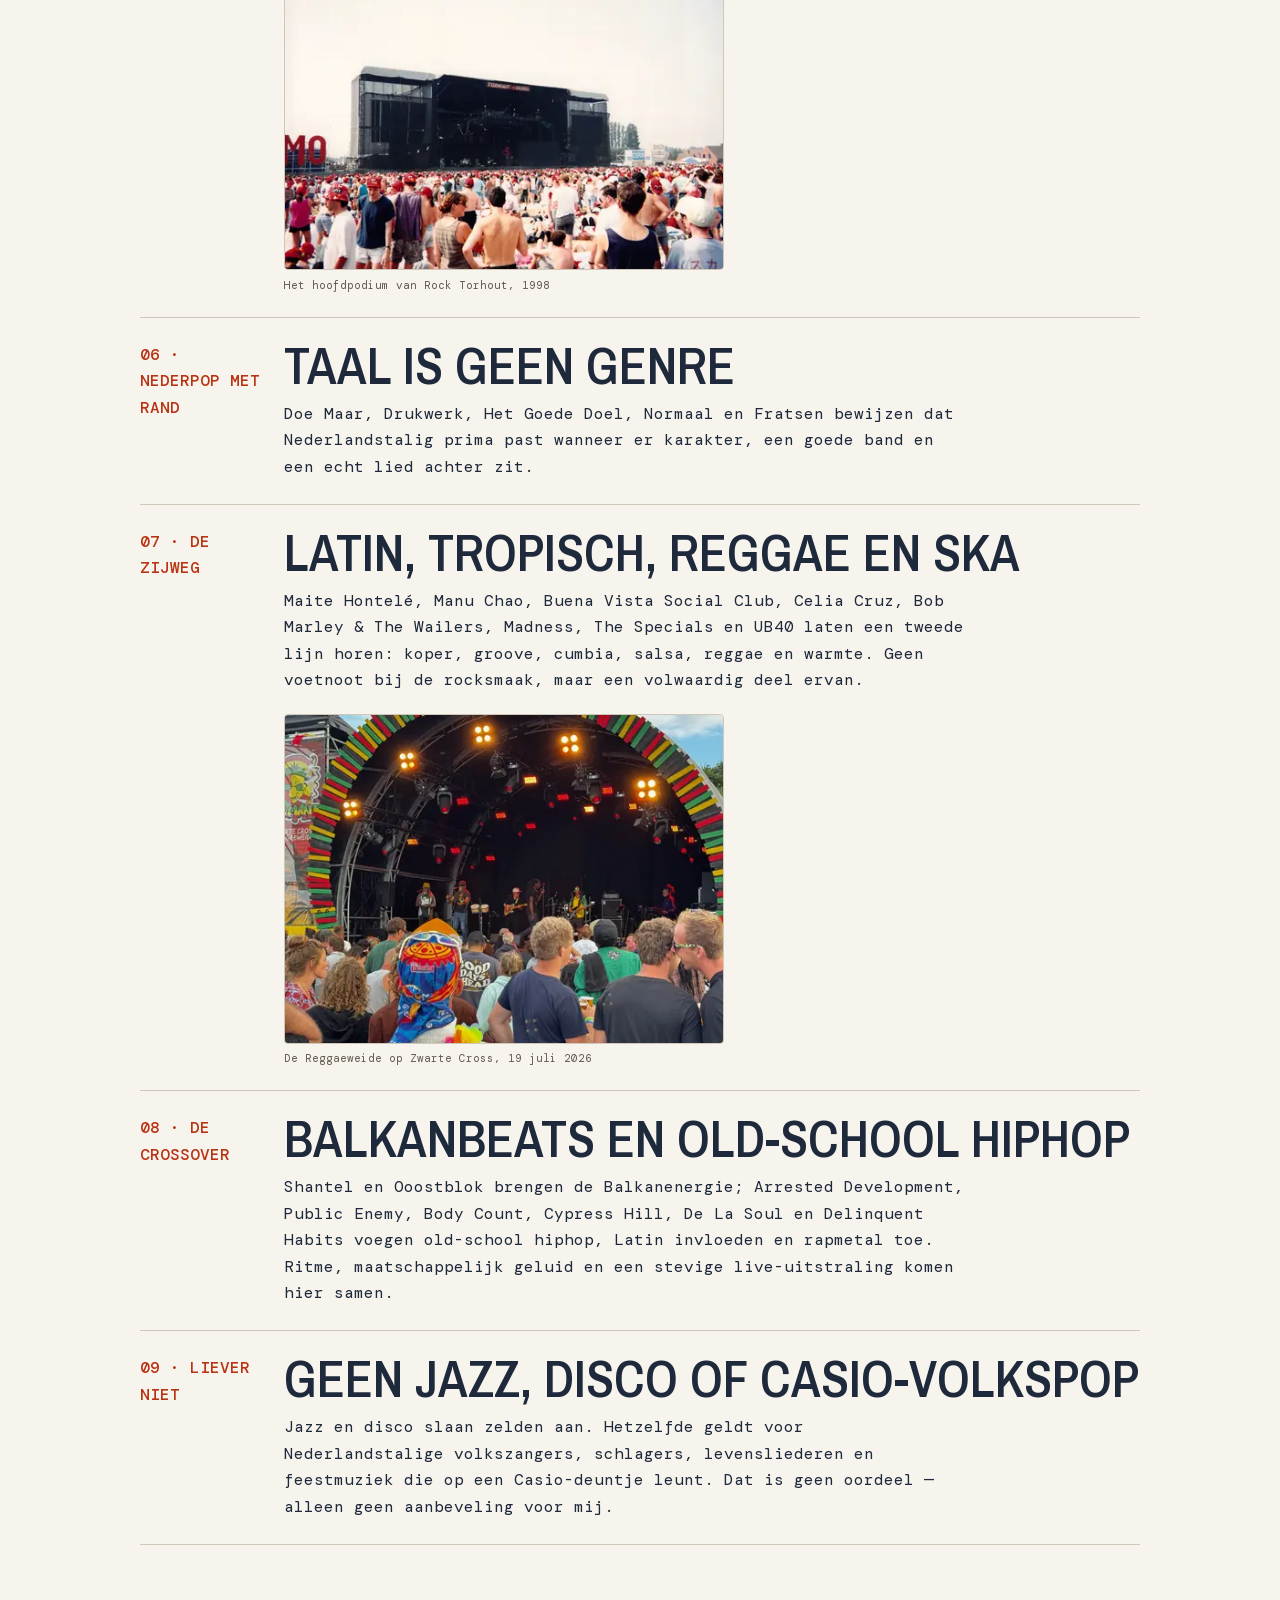
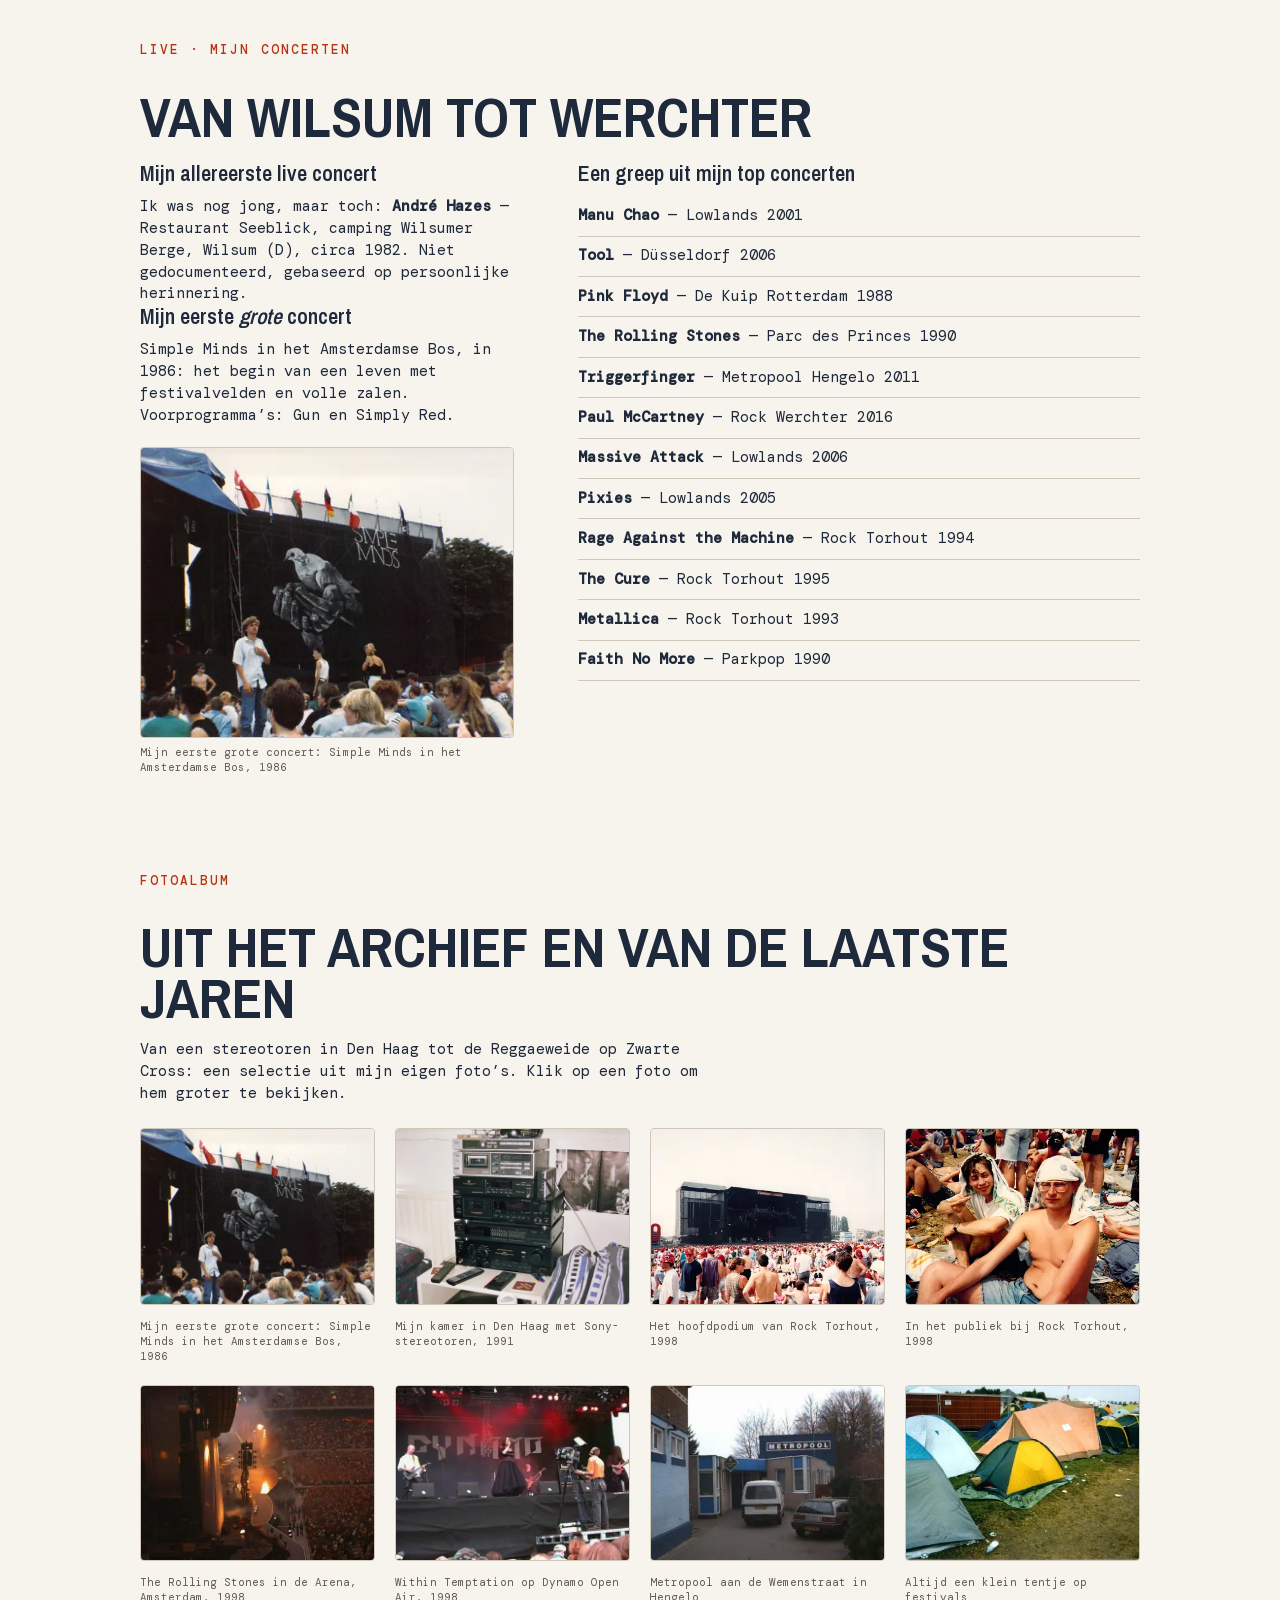
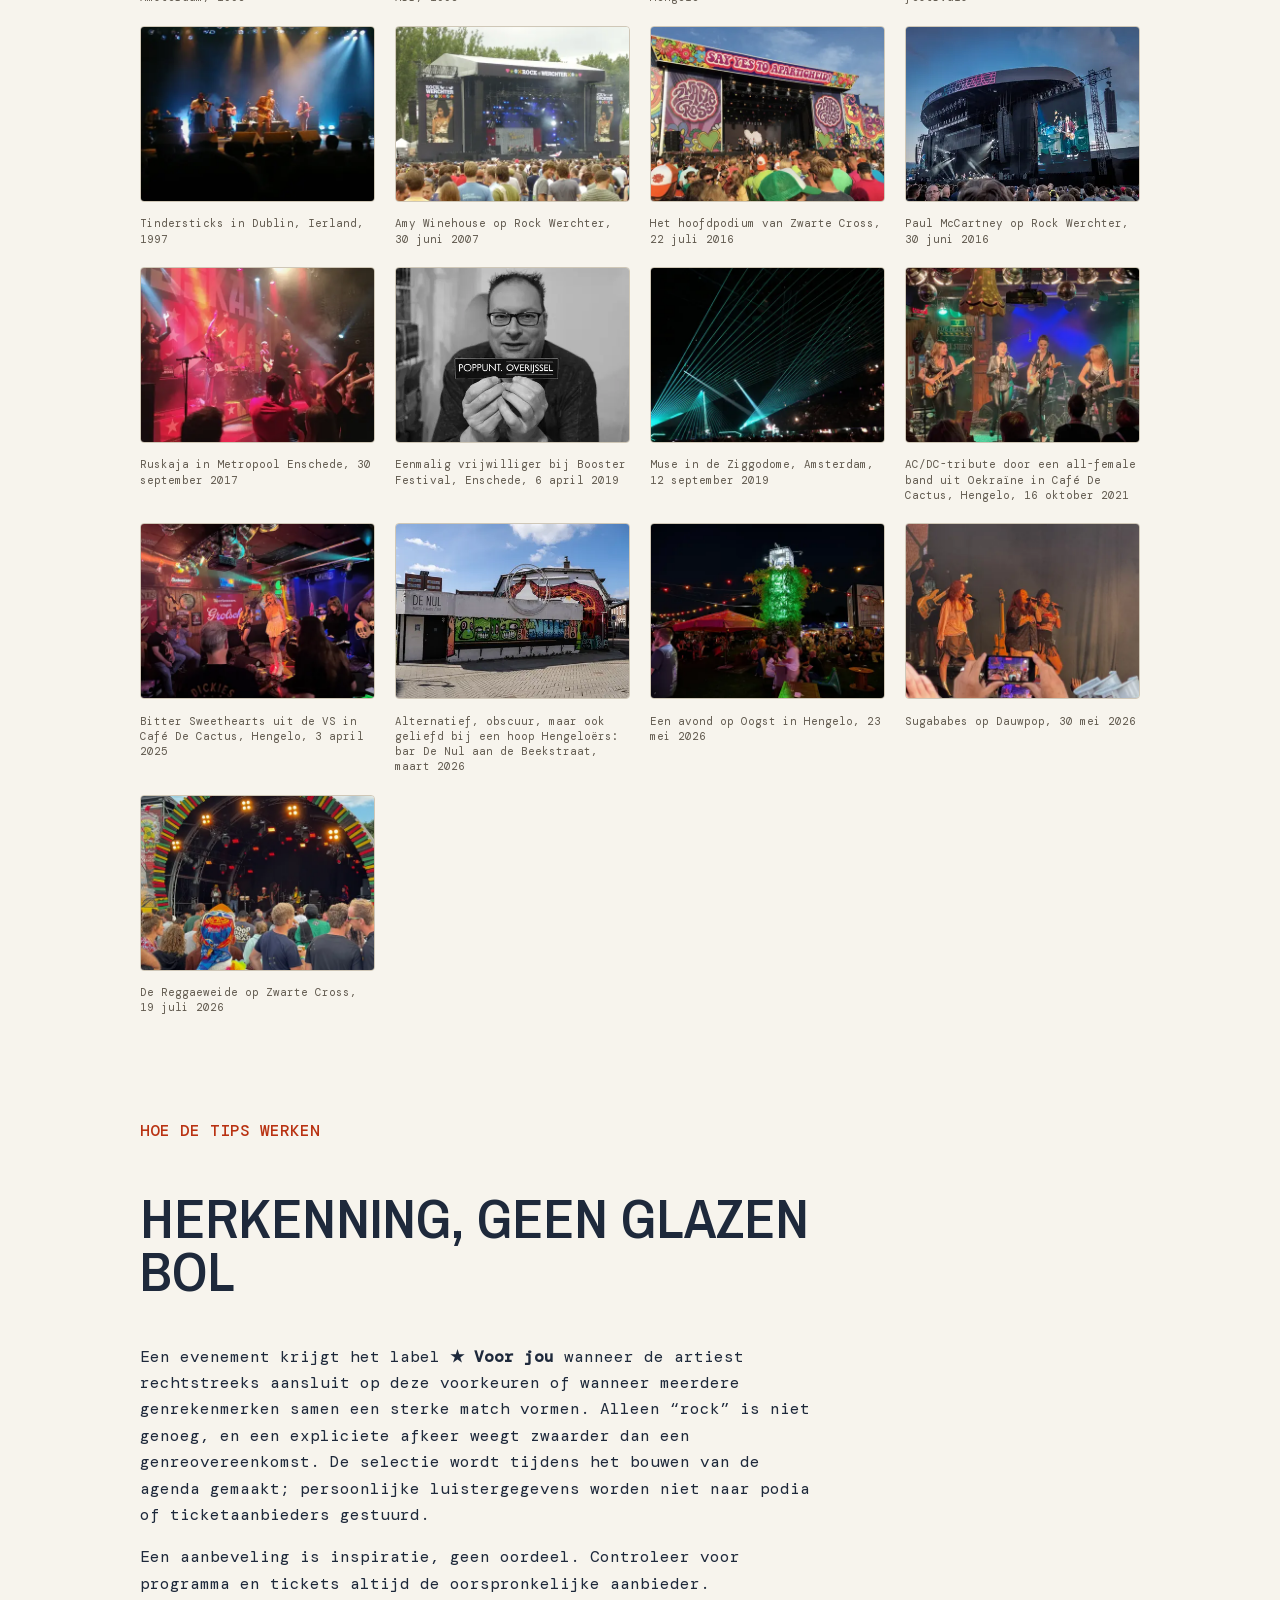
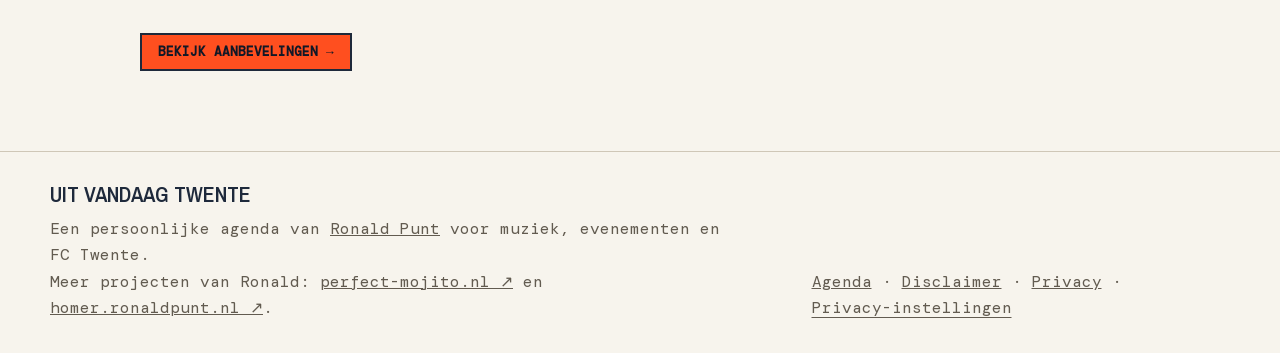
==== commit d1598944: "Add support acts to the first big concert text Co-Authored-By: Claude Sonnet 5.5 <noreply@anthropic." ====
--- a/event-calendar/about.html
+++ b/event-calendar/about.html
@@ -55,7 +55,7 @@
         <p class="eyebrow">LIVE · MIJN CONCERTEN</p>
         <h2 id="taste-live-title">Van Wilsum tot Werchter</h2>
         <div class="taste-live-grid">
-          <article><h3>Mijn allereerste live concert</h3><p>Ik was nog jong, maar toch: <strong>André Hazes</strong> — Restaurant Seeblick, camping Wilsumer Berge, Wilsum (D), circa 1982. Niet gedocumenteerd, gebaseerd op persoonlijke herinnering.</p><h3 class="taste-live-sub">Mijn eerste <em>grote</em> concert</h3><p>Simple Minds in het Amsterdamse Bos, in 1986: het begin van een leven met festivalvelden en volle zalen.</p><figure class="taste-photo"><a href="assets/photos/simple-minds-amsterdamse-bos-1527.webp" data-lightbox="simple-minds-amsterdamse-bos"><img src="assets/photos/simple-minds-amsterdamse-bos-960.webp" srcset="assets/photos/simple-minds-amsterdamse-bos-480.webp 480w, assets/photos/simple-minds-amsterdamse-bos-960.webp 960w, assets/photos/simple-minds-amsterdamse-bos-1527.webp 1527w" sizes="(max-width: 700px) 92vw, 440px" width="1527" height="1187" alt="Het podium van Simple Minds met een duif op het backdrop en publiek op de voorgrond" loading="lazy" decoding="async" /></a><figcaption>Mijn eerste grote concert: Simple Minds in het Amsterdamse Bos, 1986</figcaption></figure></article>
+          <article><h3>Mijn allereerste live concert</h3><p>Ik was nog jong, maar toch: <strong>André Hazes</strong> — Restaurant Seeblick, camping Wilsumer Berge, Wilsum (D), circa 1982. Niet gedocumenteerd, gebaseerd op persoonlijke herinnering.</p><h3 class="taste-live-sub">Mijn eerste <em>grote</em> concert</h3><p>Simple Minds in het Amsterdamse Bos, in 1986: het begin van een leven met festivalvelden en volle zalen. Voorprogramma’s: Gun en Simply Red.</p><figure class="taste-photo"><a href="assets/photos/simple-minds-amsterdamse-bos-1527.webp" data-lightbox="simple-minds-amsterdamse-bos"><img src="assets/photos/simple-minds-amsterdamse-bos-960.webp" srcset="assets/photos/simple-minds-amsterdamse-bos-480.webp 480w, assets/photos/simple-minds-amsterdamse-bos-960.webp 960w, assets/photos/simple-minds-amsterdamse-bos-1527.webp 1527w" sizes="(max-width: 700px) 92vw, 440px" width="1527" height="1187" alt="Het podium van Simple Minds met een duif op het backdrop en publiek op de voorgrond" loading="lazy" decoding="async" /></a><figcaption>Mijn eerste grote concert: Simple Minds in het Amsterdamse Bos, 1986</figcaption></figure></article>
           <article><h3>Een greep uit mijn top concerten</h3><ul class="concert-list"><li><strong>Manu Chao</strong> — Lowlands 2001</li><li><strong>Tool</strong> — Düsseldorf 2006</li><li><strong>Pink Floyd</strong> — De Kuip Rotterdam 1988</li><li><strong>The Rolling Stones</strong> — Parc des Princes 1990</li><li><strong>Triggerfinger</strong> — Metropool Hengelo 2011</li><li><strong>Paul McCartney</strong> — Rock Werchter 2016</li><li><strong>Massive Attack</strong> — Lowlands 2006</li><li><strong>Pixies</strong> — Lowlands 2005</li><li><strong>Rage Against the Machine</strong> — Rock Torhout 1994</li><li><strong>The Cure</strong> — Rock Torhout 1995</li><li><strong>Metallica</strong> — Rock Torhout 1993</li><li><strong>Faith No More</strong> — Parkpop 1990</li></ul></article>
         </div>
       </section>
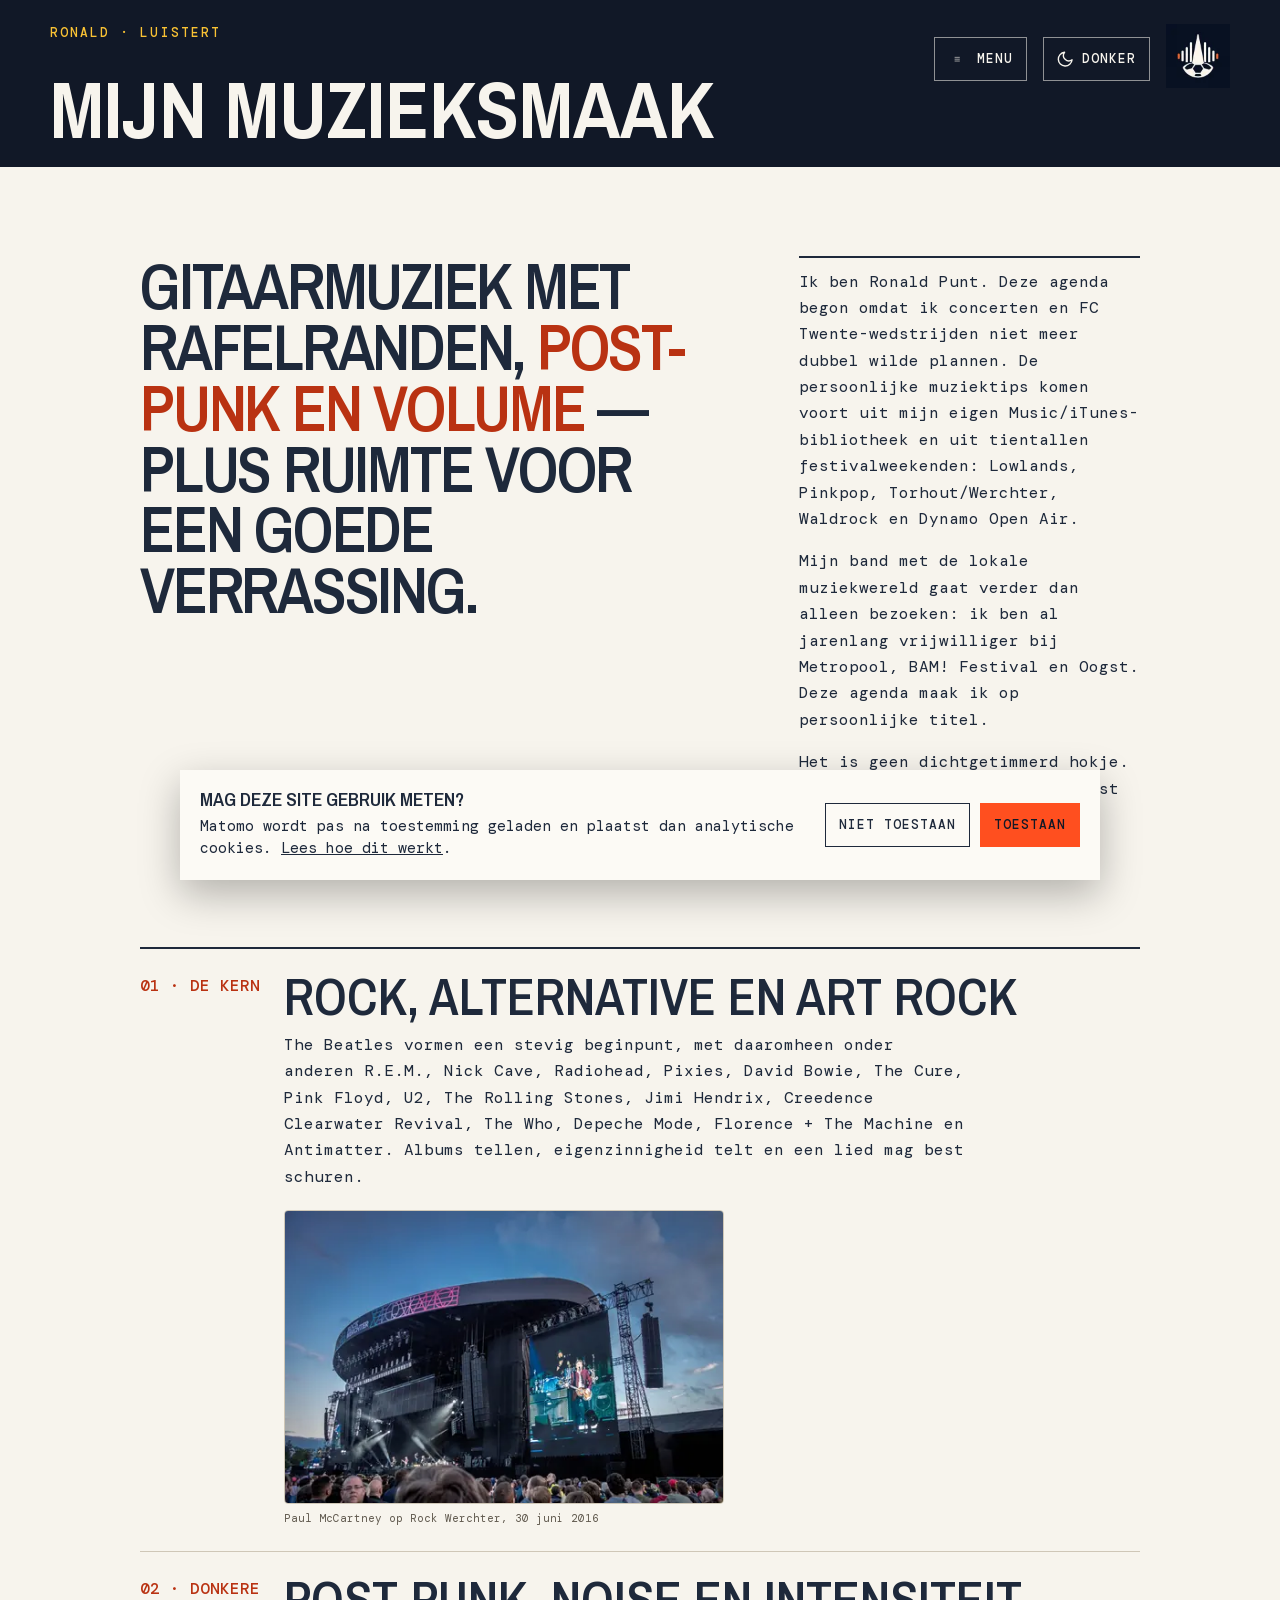
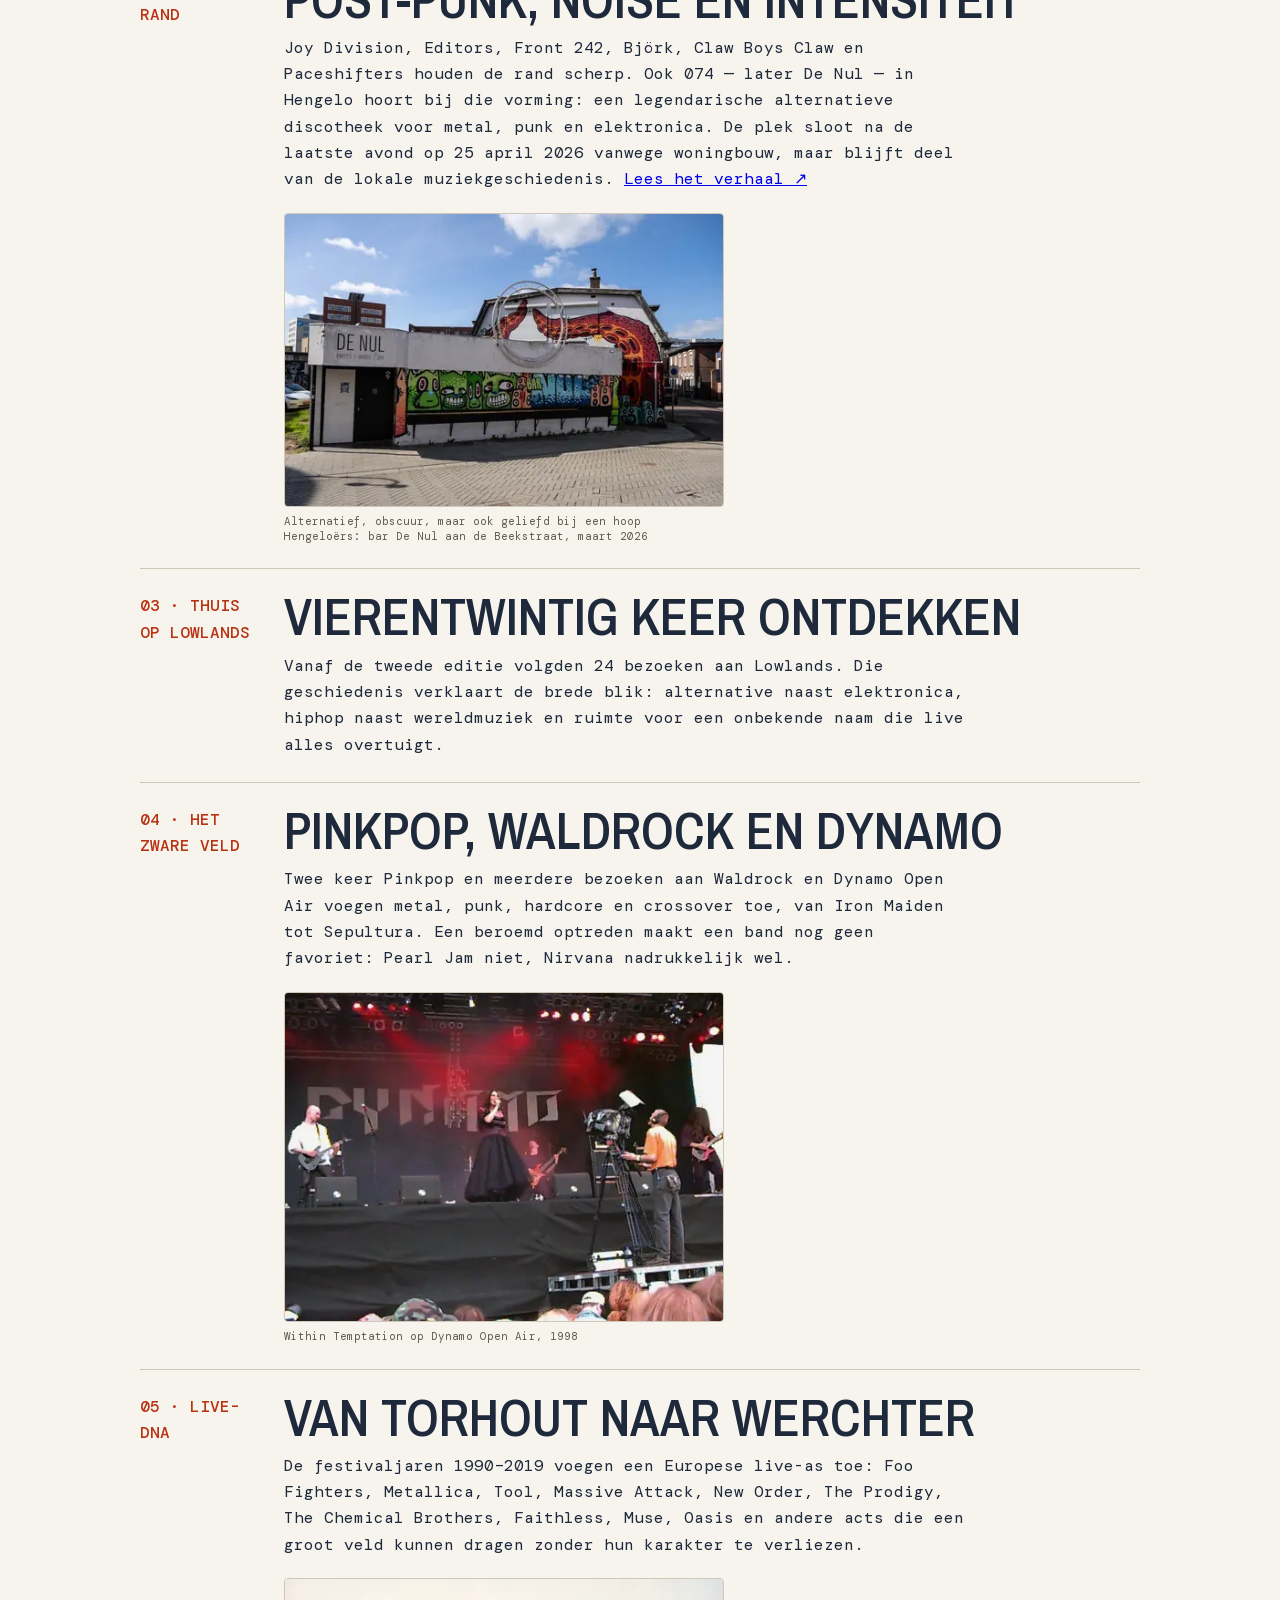
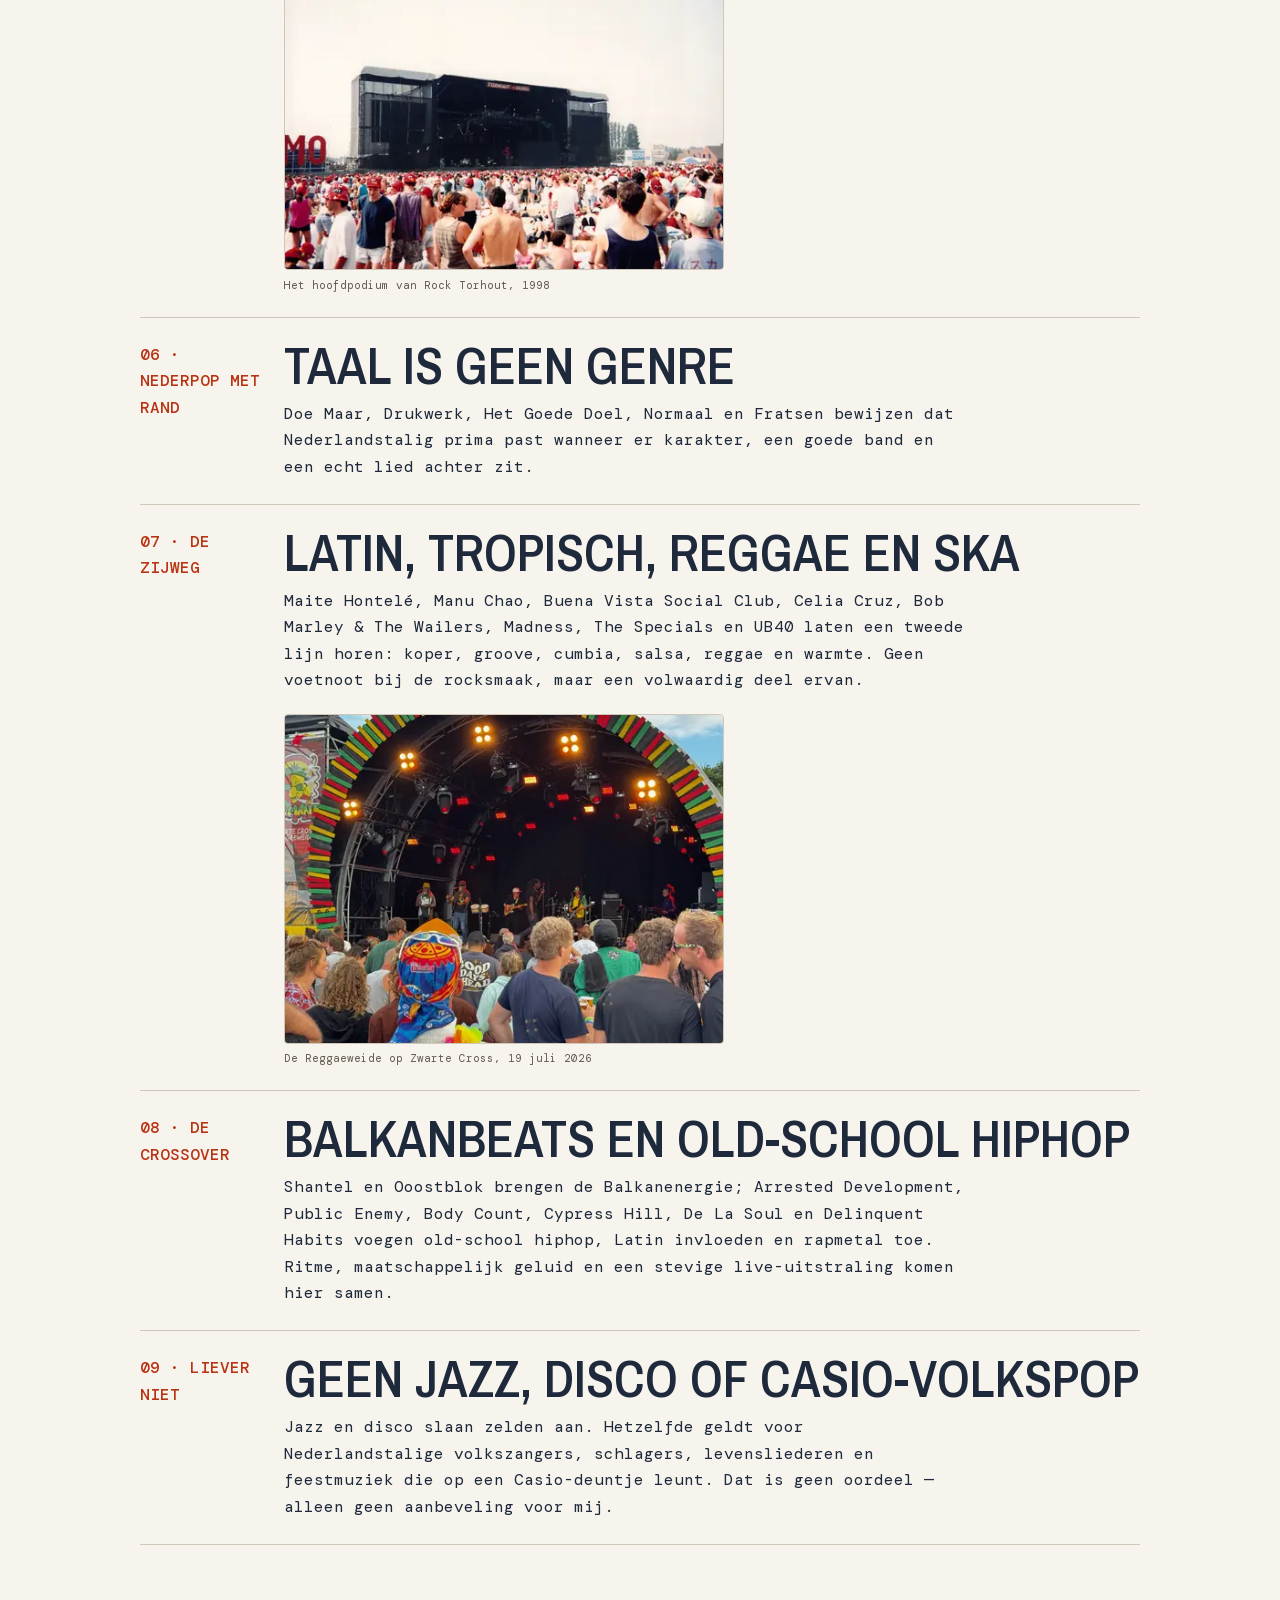
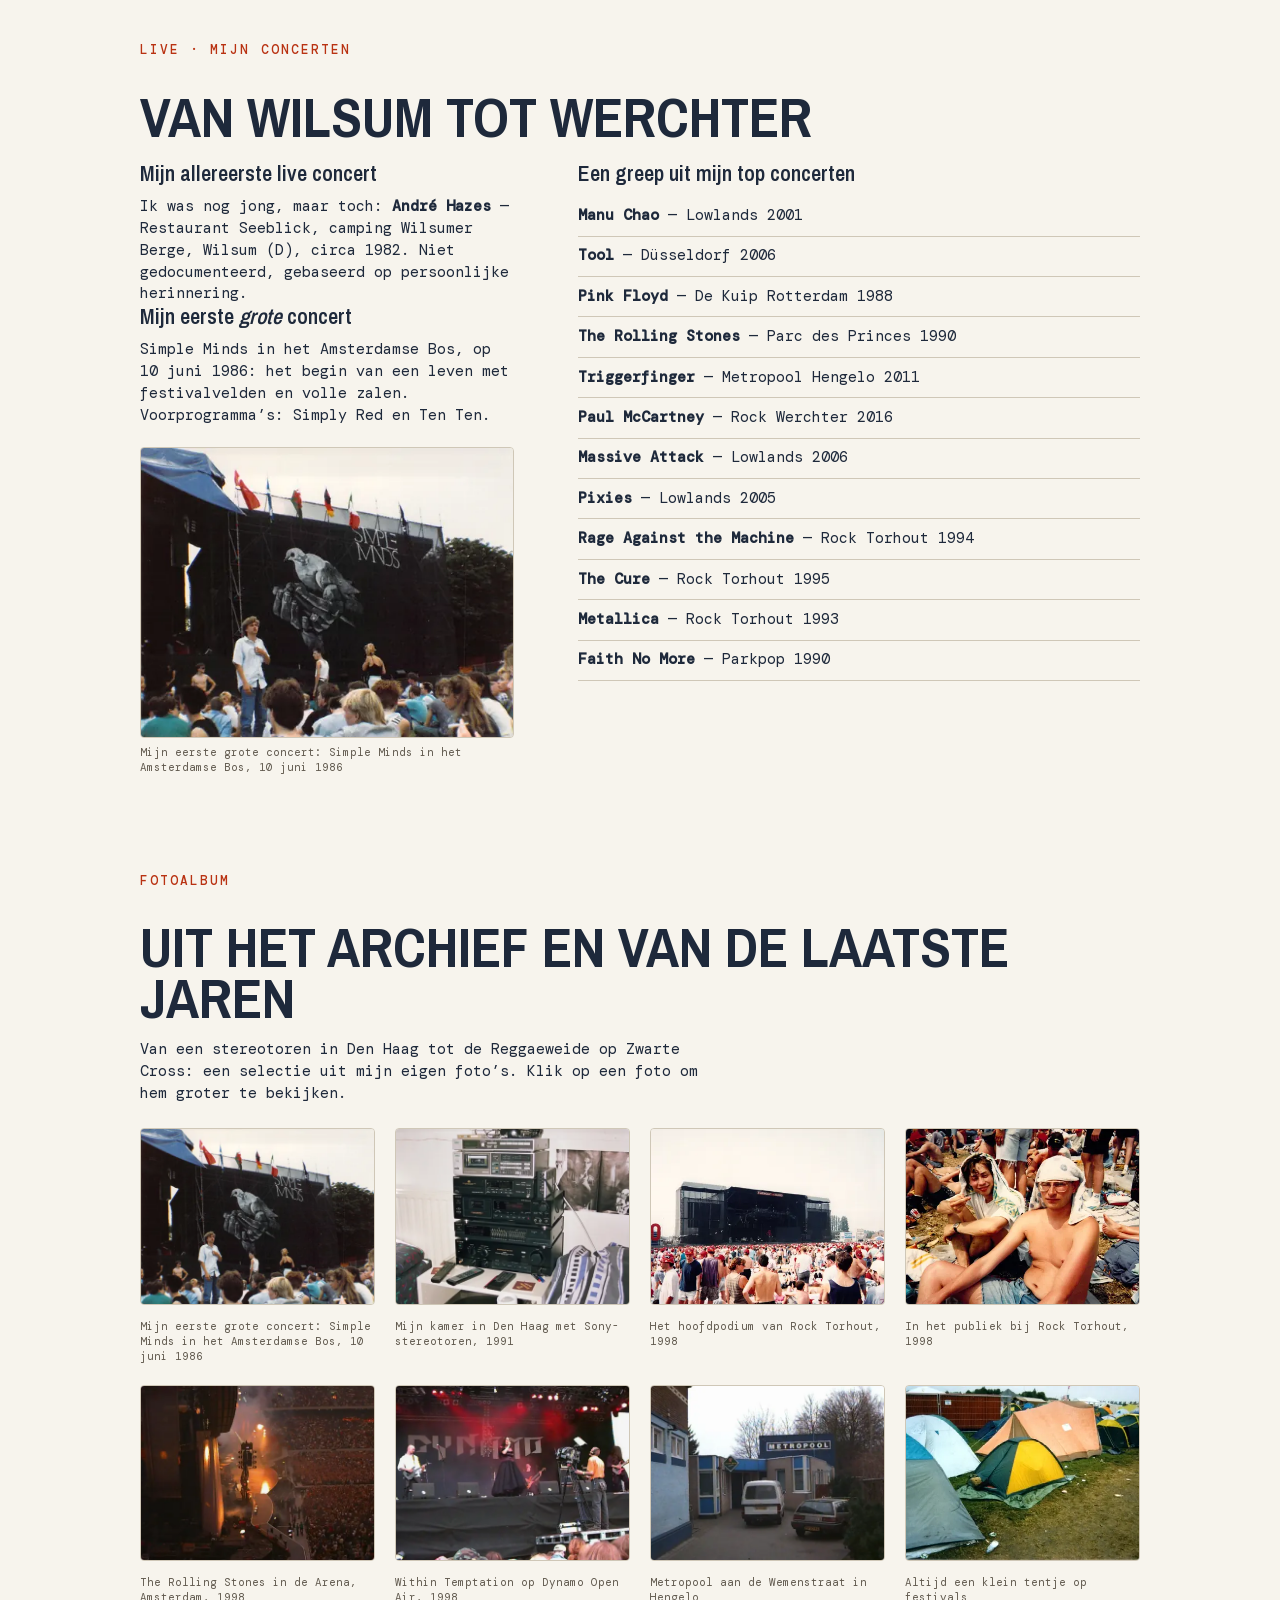
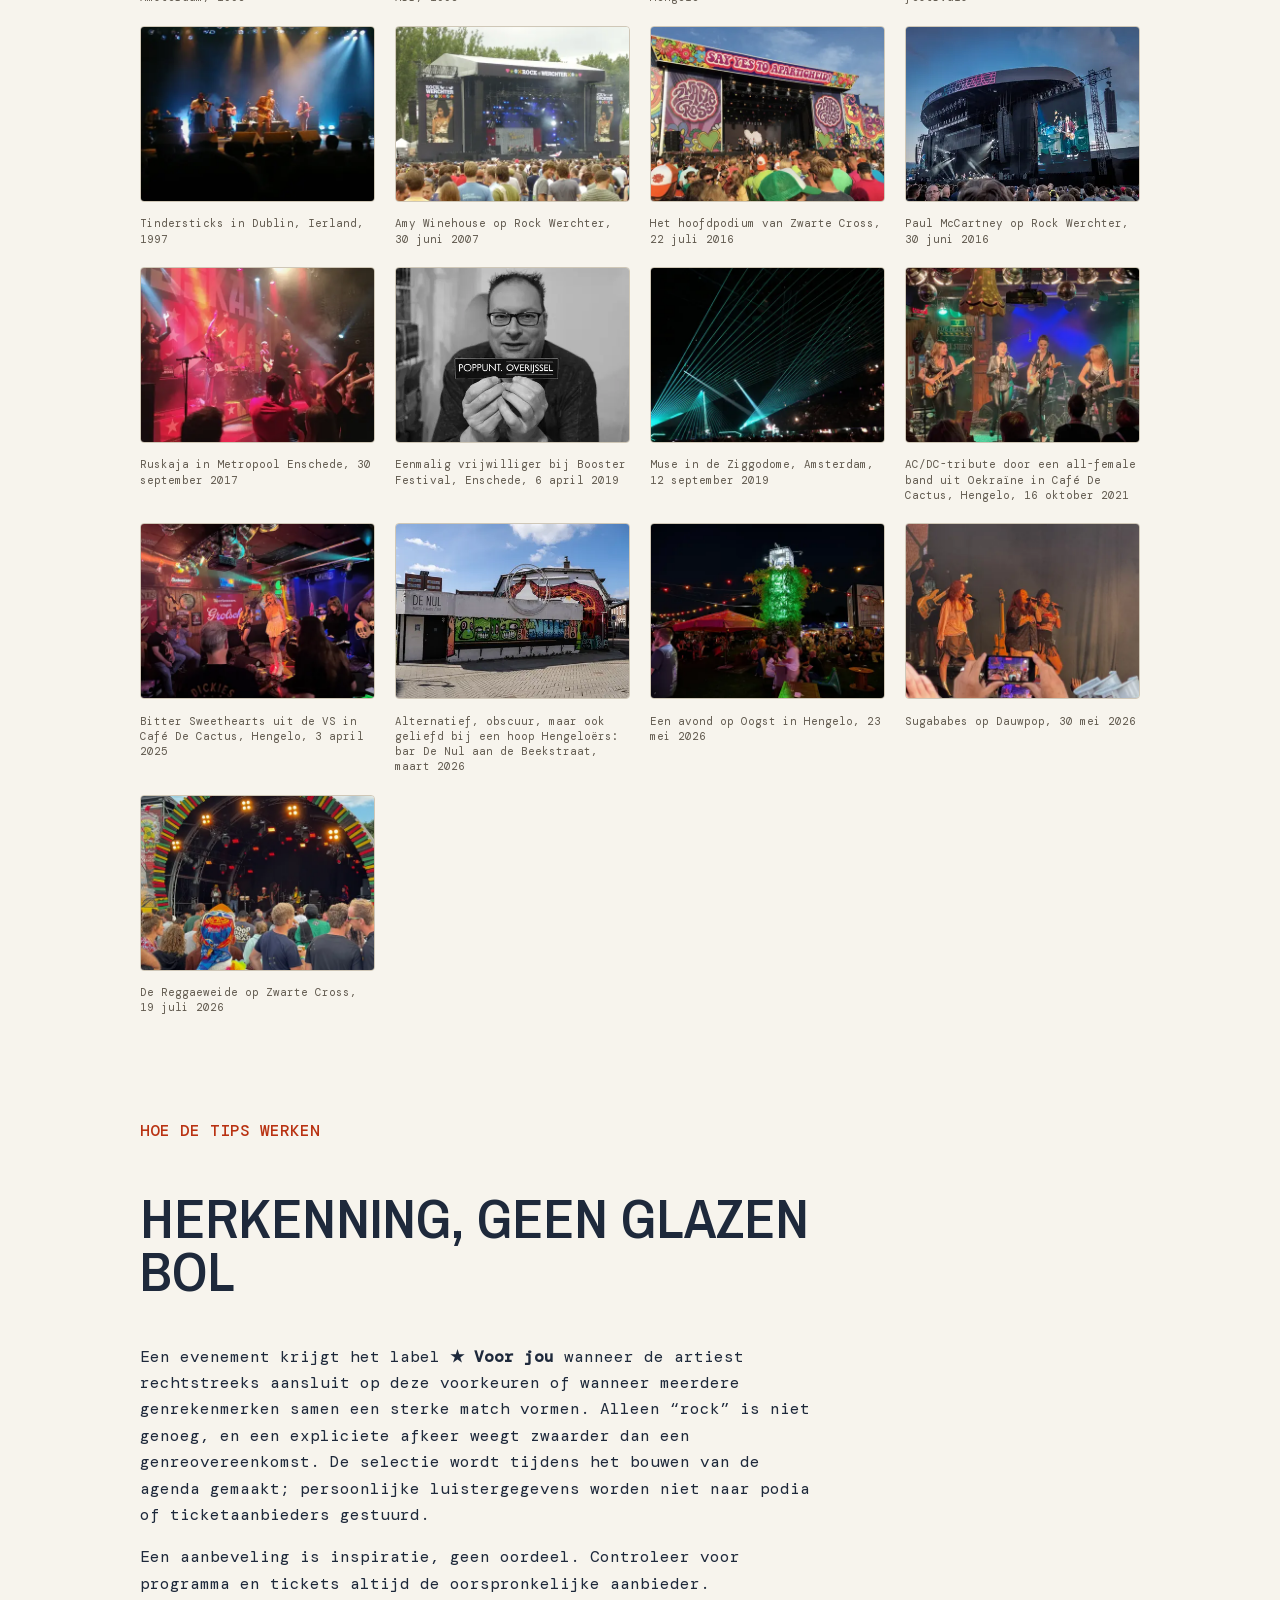
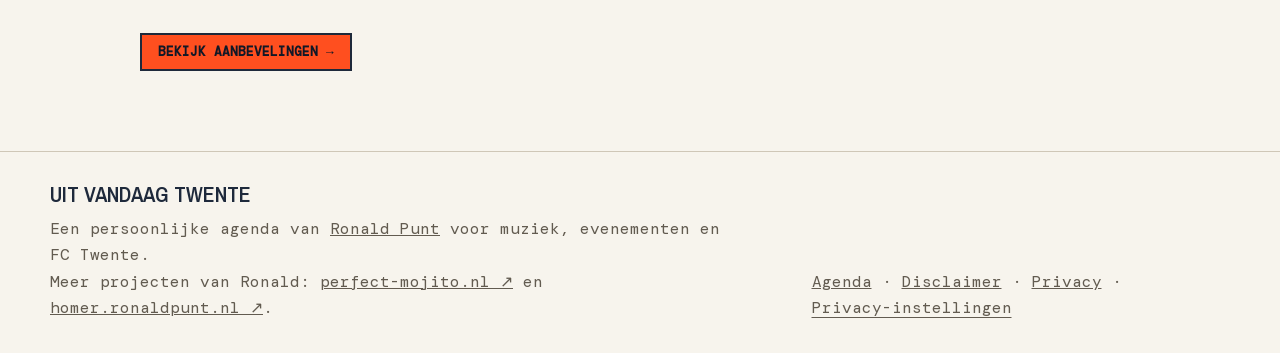
==== commit 3530e42f: "Make lightbox fill the screen, add swipe, correct Simple Minds date Co-Authored-By: Claude Sonnet 5." ====
--- a/event-calendar/about.html
+++ b/event-calendar/about.html
@@ -26,7 +26,7 @@
     <link rel="icon" type="image/png" sizes="32x32" href="assets/favicon-32.png" />
     <link rel="apple-touch-icon" sizes="180x180" href="assets/apple-touch-icon.png" />
     <link rel="preload" href="assets/fonts/archivo-narrow-latin.woff2" as="font" type="font/woff2" crossorigin />
-    <link rel="stylesheet" href="styles.css?v=20261014-pages-6" />
+    <link rel="stylesheet" href="styles.css?v=20261014-pages-7" />
     <script type="application/ld+json">{"@context":"https://schema.org","@type":"ProfilePage","mainEntity":{"@type":"Person","name":"Ronald Punt","url":"https://www.ronaldpunt.nl"},"name":"Ronalds muzieksmaak en concerttips","url":"https://event-calendar.puntuale.nl/about.html","inLanguage":"nl-NL"}</script>
   </head>
   <body>
@@ -55,7 +55,7 @@
         <p class="eyebrow">LIVE · MIJN CONCERTEN</p>
         <h2 id="taste-live-title">Van Wilsum tot Werchter</h2>
         <div class="taste-live-grid">
-          <article><h3>Mijn allereerste live concert</h3><p>Ik was nog jong, maar toch: <strong>André Hazes</strong> — Restaurant Seeblick, camping Wilsumer Berge, Wilsum (D), circa 1982. Niet gedocumenteerd, gebaseerd op persoonlijke herinnering.</p><h3 class="taste-live-sub">Mijn eerste <em>grote</em> concert</h3><p>Simple Minds in het Amsterdamse Bos, in 1986: het begin van een leven met festivalvelden en volle zalen. Voorprogramma’s: Gun en Simply Red.</p><figure class="taste-photo"><a href="assets/photos/simple-minds-amsterdamse-bos-1527.webp" data-lightbox="simple-minds-amsterdamse-bos"><img src="assets/photos/simple-minds-amsterdamse-bos-960.webp" srcset="assets/photos/simple-minds-amsterdamse-bos-480.webp 480w, assets/photos/simple-minds-amsterdamse-bos-960.webp 960w, assets/photos/simple-minds-amsterdamse-bos-1527.webp 1527w" sizes="(max-width: 700px) 92vw, 440px" width="1527" height="1187" alt="Het podium van Simple Minds met een duif op het backdrop en publiek op de voorgrond" loading="lazy" decoding="async" /></a><figcaption>Mijn eerste grote concert: Simple Minds in het Amsterdamse Bos, 1986</figcaption></figure></article>
+          <article><h3>Mijn allereerste live concert</h3><p>Ik was nog jong, maar toch: <strong>André Hazes</strong> — Restaurant Seeblick, camping Wilsumer Berge, Wilsum (D), circa 1982. Niet gedocumenteerd, gebaseerd op persoonlijke herinnering.</p><h3 class="taste-live-sub">Mijn eerste <em>grote</em> concert</h3><p>Simple Minds in het Amsterdamse Bos, op 10 juni 1986: het begin van een leven met festivalvelden en volle zalen. Voorprogramma’s: Simply Red en Ten Ten.</p><figure class="taste-photo"><a href="assets/photos/simple-minds-amsterdamse-bos-1527.webp" data-lightbox="simple-minds-amsterdamse-bos"><img src="assets/photos/simple-minds-amsterdamse-bos-960.webp" srcset="assets/photos/simple-minds-amsterdamse-bos-480.webp 480w, assets/photos/simple-minds-amsterdamse-bos-960.webp 960w, assets/photos/simple-minds-amsterdamse-bos-1527.webp 1527w" sizes="(max-width: 700px) 92vw, 440px" width="1527" height="1187" alt="Het podium van Simple Minds met een duif op het backdrop en publiek op de voorgrond" loading="lazy" decoding="async" /></a><figcaption>Mijn eerste grote concert: Simple Minds in het Amsterdamse Bos, 10 juni 1986</figcaption></figure></article>
           <article><h3>Een greep uit mijn top concerten</h3><ul class="concert-list"><li><strong>Manu Chao</strong> — Lowlands 2001</li><li><strong>Tool</strong> — Düsseldorf 2006</li><li><strong>Pink Floyd</strong> — De Kuip Rotterdam 1988</li><li><strong>The Rolling Stones</strong> — Parc des Princes 1990</li><li><strong>Triggerfinger</strong> — Metropool Hengelo 2011</li><li><strong>Paul McCartney</strong> — Rock Werchter 2016</li><li><strong>Massive Attack</strong> — Lowlands 2006</li><li><strong>Pixies</strong> — Lowlands 2005</li><li><strong>Rage Against the Machine</strong> — Rock Torhout 1994</li><li><strong>The Cure</strong> — Rock Torhout 1995</li><li><strong>Metallica</strong> — Rock Torhout 1993</li><li><strong>Faith No More</strong> — Parkpop 1990</li></ul></article>
         </div>
       </section>
@@ -63,13 +63,13 @@
         <p class="eyebrow">FOTOALBUM</p>
         <h2 id="photo-gallery-title">Uit het archief en van de laatste jaren</h2>
         <p>Van een stereotoren in Den Haag tot de Reggaeweide op Zwarte Cross: een selectie uit mijn eigen foto’s. Klik op een foto om hem groter te bekijken.</p>
-        <ul class="photo-grid"><li><a href="assets/photos/simple-minds-amsterdamse-bos-1527.webp" data-lightbox="simple-minds-amsterdamse-bos"><img src="assets/photos/simple-minds-amsterdamse-bos-960.webp" srcset="assets/photos/simple-minds-amsterdamse-bos-480.webp 480w, assets/photos/simple-minds-amsterdamse-bos-960.webp 960w, assets/photos/simple-minds-amsterdamse-bos-1527.webp 1527w" sizes="(max-width: 520px) 46vw, (max-width: 1100px) 30vw, 320px" width="1527" height="1187" alt="Het podium van Simple Minds met een duif op het backdrop en publiek op de voorgrond" loading="lazy" decoding="async" /><span>Mijn eerste grote concert: Simple Minds in het Amsterdamse Bos, 1986</span></a></li><li><a href="assets/photos/sony-stereotoren-den-haag-1024.webp" data-lightbox="sony-stereotoren-den-haag"><img src="assets/photos/sony-stereotoren-den-haag-960.webp" srcset="assets/photos/sony-stereotoren-den-haag-480.webp 480w, assets/photos/sony-stereotoren-den-haag-960.webp 960w, assets/photos/sony-stereotoren-den-haag-1024.webp 1024w" sizes="(max-width: 520px) 46vw, (max-width: 1100px) 30vw, 320px" width="1024" height="1536" alt="Een Sony-stereotoren met draaitafel in een studentenkamer, met een Metropool-poster aan de muur" loading="lazy" decoding="async" /><span>Mijn kamer in Den Haag met Sony-stereotoren, 1991</span></a></li><li><a href="assets/photos/rock-torhout-podium-1998-1600.webp" data-lightbox="rock-torhout-podium-1998"><img src="assets/photos/rock-torhout-podium-1998-960.webp" srcset="assets/photos/rock-torhout-podium-1998-480.webp 480w, assets/photos/rock-torhout-podium-1998-960.webp 960w, assets/photos/rock-torhout-podium-1998-1600.webp 1600w" sizes="(max-width: 520px) 46vw, (max-width: 1100px) 30vw, 320px" width="1600" height="1059" alt="Het grote podium van Rock Torhout met een menigte met rode petjes ervoor" loading="lazy" decoding="async" /><span>Het hoofdpodium van Rock Torhout, 1998</span></a></li><li><a href="assets/photos/rock-torhout-publiek-1998-1600.webp" data-lightbox="rock-torhout-publiek-1998"><img src="assets/photos/rock-torhout-publiek-1998-960.webp" srcset="assets/photos/rock-torhout-publiek-1998-480.webp 480w, assets/photos/rock-torhout-publiek-1998-960.webp 960w, assets/photos/rock-torhout-publiek-1998-1600.webp 1600w" sizes="(max-width: 520px) 46vw, (max-width: 1100px) 30vw, 320px" width="1600" height="1039" alt="Twee festivalgangers met handdoeken om het hoofd zitten in het publiek op het grasveld" loading="lazy" decoding="async" /><span>In het publiek bij Rock Torhout, 1998</span></a></li><li><a href="assets/photos/rolling-stones-arena-1998-640.webp" data-lightbox="rolling-stones-arena-1998"><img src="assets/photos/rolling-stones-arena-1998-640.webp" srcset="assets/photos/rolling-stones-arena-1998-480.webp 480w, assets/photos/rolling-stones-arena-1998-640.webp 640w" sizes="(max-width: 520px) 46vw, (max-width: 1100px) 30vw, 320px" width="640" height="480" alt="Een enorm stadionpodium met vuur en rook tijdens een concert van The Rolling Stones, de tribunes vol publiek" loading="lazy" decoding="async" /><span>The Rolling Stones in de Arena, Amsterdam, 1998</span></a></li><li><a href="assets/photos/within-temptation-dynamo-1998-640.webp" data-lightbox="within-temptation-dynamo-1998"><img src="assets/photos/within-temptation-dynamo-1998-640.webp" srcset="assets/photos/within-temptation-dynamo-1998-480.webp 480w, assets/photos/within-temptation-dynamo-1998-640.webp 640w" sizes="(max-width: 520px) 46vw, (max-width: 1100px) 30vw, 320px" width="640" height="480" alt="Zangeres in een zwarte jurk op het podium van Dynamo Open Air, met cameraman naast het podium" loading="lazy" decoding="async" /><span>Within Temptation op Dynamo Open Air, 1998</span></a></li><li><a href="assets/photos/metropool-wemenstraat-640.webp" data-lightbox="metropool-wemenstraat"><img src="assets/photos/metropool-wemenstraat-640.webp" srcset="assets/photos/metropool-wemenstraat-480.webp 480w, assets/photos/metropool-wemenstraat-640.webp 640w" sizes="(max-width: 520px) 46vw, (max-width: 1100px) 30vw, 320px" width="640" height="480" alt="Het oude Metropool-gebouw aan de Wemenstraat met bestelbus en auto ervoor" loading="lazy" decoding="async" /><span>Metropool aan de Wemenstraat in Hengelo</span></a></li><li><a href="assets/photos/festival-tentjes-592.webp" data-lightbox="festival-tentjes"><img src="assets/photos/festival-tentjes-592.webp" srcset="assets/photos/festival-tentjes-480.webp 480w, assets/photos/festival-tentjes-592.webp 592w" sizes="(max-width: 520px) 46vw, (max-width: 1100px) 30vw, 320px" width="592" height="395" alt="Een veld vol kleine koepeltenten op een festivalcamping" loading="lazy" decoding="async" /><span>Altijd een klein tentje op festivals</span></a></li><li><a href="assets/photos/tindersticks-dublin-1997-640.webp" data-lightbox="tindersticks-dublin-1997"><img src="assets/photos/tindersticks-dublin-1997-640.webp" srcset="assets/photos/tindersticks-dublin-1997-480.webp 480w, assets/photos/tindersticks-dublin-1997-640.webp 640w" sizes="(max-width: 520px) 46vw, (max-width: 1100px) 30vw, 320px" width="640" height="480" alt="Tindersticks op een podium met blauw en wit licht, de band staat in een halve cirkel" loading="lazy" decoding="async" /><span>Tindersticks in Dublin, Ierland, 1997</span></a></li><li><a href="assets/photos/amy-winehouse-werchter-2007-1600.webp" data-lightbox="amy-winehouse-werchter-2007"><img src="assets/photos/amy-winehouse-werchter-2007-960.webp" srcset="assets/photos/amy-winehouse-werchter-2007-480.webp 480w, assets/photos/amy-winehouse-werchter-2007-960.webp 960w, assets/photos/amy-winehouse-werchter-2007-1600.webp 1600w" sizes="(max-width: 520px) 46vw, (max-width: 1100px) 30vw, 320px" width="1600" height="1200" alt="Het podium van Rock Werchter met grote beelden van Amy Winehouse en het publiek ervoor" loading="lazy" decoding="async" /><span>Amy Winehouse op Rock Werchter, 30 juni 2007</span></a></li><li><a href="assets/photos/zwarte-cross-hoofdpodium-2016-1600.webp" data-lightbox="zwarte-cross-hoofdpodium-2016"><img src="assets/photos/zwarte-cross-hoofdpodium-2016-960.webp" srcset="assets/photos/zwarte-cross-hoofdpodium-2016-480.webp 480w, assets/photos/zwarte-cross-hoofdpodium-2016-960.webp 960w, assets/photos/zwarte-cross-hoofdpodium-2016-1600.webp 1600w" sizes="(max-width: 520px) 46vw, (max-width: 1100px) 30vw, 320px" width="1600" height="1200" alt="Het kleurrijke hoofdpodium van Zwarte Cross met de tekst Say yes to apartheid en publiek ervoor" loading="lazy" decoding="async" /><span>Het hoofdpodium van Zwarte Cross, 22 juli 2016</span></a></li><li><a href="assets/photos/paul-mccartney-werchter-2016-1600.webp" data-lightbox="paul-mccartney-werchter-2016"><img src="assets/photos/paul-mccartney-werchter-2016-960.webp" srcset="assets/photos/paul-mccartney-werchter-2016-480.webp 480w, assets/photos/paul-mccartney-werchter-2016-960.webp 960w, assets/photos/paul-mccartney-werchter-2016-1600.webp 1600w" sizes="(max-width: 520px) 46vw, (max-width: 1100px) 30vw, 320px" width="1600" height="1067" alt="Het hoofdpodium van Rock Werchter bij avondlicht met Paul McCartney op de grote schermen" loading="lazy" decoding="async" /><span>Paul McCartney op Rock Werchter, 30 juni 2016</span></a></li><li><a href="assets/photos/metropool-ruskaja-2017-1600.webp" data-lightbox="metropool-ruskaja-2017"><img src="assets/photos/metropool-ruskaja-2017-960.webp" srcset="assets/photos/metropool-ruskaja-2017-480.webp 480w, assets/photos/metropool-ruskaja-2017-960.webp 960w, assets/photos/metropool-ruskaja-2017-1600.webp 1600w" sizes="(max-width: 520px) 46vw, (max-width: 1100px) 30vw, 320px" width="1600" height="1200" alt="Een band op een rood verlicht podium met uitgelaten publiek met opgestoken handen" loading="lazy" decoding="async" /><span>Ruskaja in Metropool Enschede, 30 september 2017</span></a></li><li><a href="assets/photos/booster-festival-2019-1600.webp" data-lightbox="booster-festival-2019"><img src="assets/photos/booster-festival-2019-960.webp" srcset="assets/photos/booster-festival-2019-480.webp 480w, assets/photos/booster-festival-2019-960.webp 960w, assets/photos/booster-festival-2019-1600.webp 1600w" sizes="(max-width: 520px) 46vw, (max-width: 1100px) 30vw, 320px" width="1600" height="1066" alt="Zwart-witportret van een man met bril die een bordje met Poppunt Overijssel vasthoudt" loading="lazy" decoding="async" /><span>Eenmalig vrijwilliger bij Booster Festival, Enschede, 6 april 2019</span></a></li><li><a href="assets/photos/muse-ziggodome-2019-1600.webp" data-lightbox="muse-ziggodome-2019"><img src="assets/photos/muse-ziggodome-2019-960.webp" srcset="assets/photos/muse-ziggodome-2019-480.webp 480w, assets/photos/muse-ziggodome-2019-960.webp 960w, assets/photos/muse-ziggodome-2019-1600.webp 1600w" sizes="(max-width: 520px) 46vw, (max-width: 1100px) 30vw, 320px" width="1600" height="1200" alt="Groene laserstralen boven het publiek in de Ziggodome tijdens een concert van Muse" loading="lazy" decoding="async" /><span>Muse in de Ziggodome, Amsterdam, 12 september 2019</span></a></li><li><a href="assets/photos/cactus-acdc-tribute-2021-1600.webp" data-lightbox="cactus-acdc-tribute-2021"><img src="assets/photos/cactus-acdc-tribute-2021-960.webp" srcset="assets/photos/cactus-acdc-tribute-2021-480.webp 480w, assets/photos/cactus-acdc-tribute-2021-960.webp 960w, assets/photos/cactus-acdc-tribute-2021-1600.webp 1600w" sizes="(max-width: 520px) 46vw, (max-width: 1100px) 30vw, 320px" width="1600" height="1200" alt="Vier vrouwelijke muzikanten in leer op het kleine podium van Café De Cactus onder discoballen" loading="lazy" decoding="async" /><span>AC/DC-tribute door een all-female band uit Oekraïne in Café De Cactus, Hengelo, 16 oktober 2021</span></a></li><li><a href="assets/photos/cactus-sweethearts-2025-1600.webp" data-lightbox="cactus-sweethearts-2025"><img src="assets/photos/cactus-sweethearts-2025-960.webp" srcset="assets/photos/cactus-sweethearts-2025-480.webp 480w, assets/photos/cactus-sweethearts-2025-960.webp 960w, assets/photos/cactus-sweethearts-2025-1600.webp 1600w" sizes="(max-width: 520px) 46vw, (max-width: 1100px) 30vw, 320px" width="1600" height="1200" alt="Een blonde zangeres in een glinsterend jurkje en een band in het gezellige Café De Cactus" loading="lazy" decoding="async" /><span>Bitter Sweethearts uit de VS in Café De Cactus, Hengelo, 3 april 2025</span></a></li><li><a href="assets/photos/de-nul-2026-1349.webp" data-lightbox="de-nul-2026"><img src="assets/photos/de-nul-2026-960.webp" srcset="assets/photos/de-nul-2026-480.webp 480w, assets/photos/de-nul-2026-960.webp 960w, assets/photos/de-nul-2026-1349.webp 1349w" sizes="(max-width: 520px) 46vw, (max-width: 1100px) 30vw, 320px" width="1349" height="900" alt="De gevel van bar De Nul in Hengelo met graffiti en een blauwe lucht" loading="lazy" decoding="async" /><span>Alternatief, obscuur, maar ook geliefd bij een hoop Hengeloërs: bar De Nul aan de Beekstraat, maart 2026</span></a></li><li><a href="assets/photos/oogst-hengelo-2026-1600.webp" data-lightbox="oogst-hengelo-2026"><img src="assets/photos/oogst-hengelo-2026-960.webp" srcset="assets/photos/oogst-hengelo-2026-480.webp 480w, assets/photos/oogst-hengelo-2026-960.webp 960w, assets/photos/oogst-hengelo-2026-1600.webp 1600w" sizes="(max-width: 520px) 46vw, (max-width: 1100px) 30vw, 320px" width="1600" height="1200" alt="Een avondsfeer op Oogst met lichtsnoeren, een groene toren en bezoekers op het terrein" loading="lazy" decoding="async" /><span>Een avond op Oogst in Hengelo, 23 mei 2026</span></a></li><li><a href="assets/photos/dauwpop-sugababes-2026-1600.webp" data-lightbox="dauwpop-sugababes-2026"><img src="assets/photos/dauwpop-sugababes-2026-960.webp" srcset="assets/photos/dauwpop-sugababes-2026-480.webp 480w, assets/photos/dauwpop-sugababes-2026-960.webp 960w, assets/photos/dauwpop-sugababes-2026-1600.webp 1600w" sizes="(max-width: 520px) 46vw, (max-width: 1100px) 30vw, 320px" width="1600" height="1200" alt="Drie zangeressen met een bassist op het podium van Dauwpop, met een telefoon op de voorgrond" loading="lazy" decoding="async" /><span>Sugababes op Dauwpop, 30 mei 2026</span></a></li><li><a href="assets/photos/zwarte-cross-reggaeweide-2026-1600.webp" data-lightbox="zwarte-cross-reggaeweide-2026"><img src="assets/photos/zwarte-cross-reggaeweide-2026-960.webp" srcset="assets/photos/zwarte-cross-reggaeweide-2026-480.webp 480w, assets/photos/zwarte-cross-reggaeweide-2026-960.webp 960w, assets/photos/zwarte-cross-reggaeweide-2026-1600.webp 1600w" sizes="(max-width: 520px) 46vw, (max-width: 1100px) 30vw, 320px" width="1600" height="1200" alt="Een podium met een regenboogboog in reggaekleuren en publiek met kleurrijke hoeden ervoor" loading="lazy" decoding="async" /><span>De Reggaeweide op Zwarte Cross, 19 juli 2026</span></a></li></ul>
+        <ul class="photo-grid"><li><a href="assets/photos/simple-minds-amsterdamse-bos-1527.webp" data-lightbox="simple-minds-amsterdamse-bos"><img src="assets/photos/simple-minds-amsterdamse-bos-960.webp" srcset="assets/photos/simple-minds-amsterdamse-bos-480.webp 480w, assets/photos/simple-minds-amsterdamse-bos-960.webp 960w, assets/photos/simple-minds-amsterdamse-bos-1527.webp 1527w" sizes="(max-width: 520px) 46vw, (max-width: 1100px) 30vw, 320px" width="1527" height="1187" alt="Het podium van Simple Minds met een duif op het backdrop en publiek op de voorgrond" loading="lazy" decoding="async" /><span>Mijn eerste grote concert: Simple Minds in het Amsterdamse Bos, 10 juni 1986</span></a></li><li><a href="assets/photos/sony-stereotoren-den-haag-1024.webp" data-lightbox="sony-stereotoren-den-haag"><img src="assets/photos/sony-stereotoren-den-haag-960.webp" srcset="assets/photos/sony-stereotoren-den-haag-480.webp 480w, assets/photos/sony-stereotoren-den-haag-960.webp 960w, assets/photos/sony-stereotoren-den-haag-1024.webp 1024w" sizes="(max-width: 520px) 46vw, (max-width: 1100px) 30vw, 320px" width="1024" height="1536" alt="Een Sony-stereotoren met draaitafel in een studentenkamer, met een Metropool-poster aan de muur" loading="lazy" decoding="async" /><span>Mijn kamer in Den Haag met Sony-stereotoren, 1991</span></a></li><li><a href="assets/photos/rock-torhout-podium-1998-1600.webp" data-lightbox="rock-torhout-podium-1998"><img src="assets/photos/rock-torhout-podium-1998-960.webp" srcset="assets/photos/rock-torhout-podium-1998-480.webp 480w, assets/photos/rock-torhout-podium-1998-960.webp 960w, assets/photos/rock-torhout-podium-1998-1600.webp 1600w" sizes="(max-width: 520px) 46vw, (max-width: 1100px) 30vw, 320px" width="1600" height="1059" alt="Het grote podium van Rock Torhout met een menigte met rode petjes ervoor" loading="lazy" decoding="async" /><span>Het hoofdpodium van Rock Torhout, 1998</span></a></li><li><a href="assets/photos/rock-torhout-publiek-1998-1600.webp" data-lightbox="rock-torhout-publiek-1998"><img src="assets/photos/rock-torhout-publiek-1998-960.webp" srcset="assets/photos/rock-torhout-publiek-1998-480.webp 480w, assets/photos/rock-torhout-publiek-1998-960.webp 960w, assets/photos/rock-torhout-publiek-1998-1600.webp 1600w" sizes="(max-width: 520px) 46vw, (max-width: 1100px) 30vw, 320px" width="1600" height="1039" alt="Twee festivalgangers met handdoeken om het hoofd zitten in het publiek op het grasveld" loading="lazy" decoding="async" /><span>In het publiek bij Rock Torhout, 1998</span></a></li><li><a href="assets/photos/rolling-stones-arena-1998-640.webp" data-lightbox="rolling-stones-arena-1998"><img src="assets/photos/rolling-stones-arena-1998-640.webp" srcset="assets/photos/rolling-stones-arena-1998-480.webp 480w, assets/photos/rolling-stones-arena-1998-640.webp 640w" sizes="(max-width: 520px) 46vw, (max-width: 1100px) 30vw, 320px" width="640" height="480" alt="Een enorm stadionpodium met vuur en rook tijdens een concert van The Rolling Stones, de tribunes vol publiek" loading="lazy" decoding="async" /><span>The Rolling Stones in de Arena, Amsterdam, 1998</span></a></li><li><a href="assets/photos/within-temptation-dynamo-1998-640.webp" data-lightbox="within-temptation-dynamo-1998"><img src="assets/photos/within-temptation-dynamo-1998-640.webp" srcset="assets/photos/within-temptation-dynamo-1998-480.webp 480w, assets/photos/within-temptation-dynamo-1998-640.webp 640w" sizes="(max-width: 520px) 46vw, (max-width: 1100px) 30vw, 320px" width="640" height="480" alt="Zangeres in een zwarte jurk op het podium van Dynamo Open Air, met cameraman naast het podium" loading="lazy" decoding="async" /><span>Within Temptation op Dynamo Open Air, 1998</span></a></li><li><a href="assets/photos/metropool-wemenstraat-640.webp" data-lightbox="metropool-wemenstraat"><img src="assets/photos/metropool-wemenstraat-640.webp" srcset="assets/photos/metropool-wemenstraat-480.webp 480w, assets/photos/metropool-wemenstraat-640.webp 640w" sizes="(max-width: 520px) 46vw, (max-width: 1100px) 30vw, 320px" width="640" height="480" alt="Het oude Metropool-gebouw aan de Wemenstraat met bestelbus en auto ervoor" loading="lazy" decoding="async" /><span>Metropool aan de Wemenstraat in Hengelo</span></a></li><li><a href="assets/photos/festival-tentjes-592.webp" data-lightbox="festival-tentjes"><img src="assets/photos/festival-tentjes-592.webp" srcset="assets/photos/festival-tentjes-480.webp 480w, assets/photos/festival-tentjes-592.webp 592w" sizes="(max-width: 520px) 46vw, (max-width: 1100px) 30vw, 320px" width="592" height="395" alt="Een veld vol kleine koepeltenten op een festivalcamping" loading="lazy" decoding="async" /><span>Altijd een klein tentje op festivals</span></a></li><li><a href="assets/photos/tindersticks-dublin-1997-640.webp" data-lightbox="tindersticks-dublin-1997"><img src="assets/photos/tindersticks-dublin-1997-640.webp" srcset="assets/photos/tindersticks-dublin-1997-480.webp 480w, assets/photos/tindersticks-dublin-1997-640.webp 640w" sizes="(max-width: 520px) 46vw, (max-width: 1100px) 30vw, 320px" width="640" height="480" alt="Tindersticks op een podium met blauw en wit licht, de band staat in een halve cirkel" loading="lazy" decoding="async" /><span>Tindersticks in Dublin, Ierland, 1997</span></a></li><li><a href="assets/photos/amy-winehouse-werchter-2007-1600.webp" data-lightbox="amy-winehouse-werchter-2007"><img src="assets/photos/amy-winehouse-werchter-2007-960.webp" srcset="assets/photos/amy-winehouse-werchter-2007-480.webp 480w, assets/photos/amy-winehouse-werchter-2007-960.webp 960w, assets/photos/amy-winehouse-werchter-2007-1600.webp 1600w" sizes="(max-width: 520px) 46vw, (max-width: 1100px) 30vw, 320px" width="1600" height="1200" alt="Het podium van Rock Werchter met grote beelden van Amy Winehouse en het publiek ervoor" loading="lazy" decoding="async" /><span>Amy Winehouse op Rock Werchter, 30 juni 2007</span></a></li><li><a href="assets/photos/zwarte-cross-hoofdpodium-2016-1600.webp" data-lightbox="zwarte-cross-hoofdpodium-2016"><img src="assets/photos/zwarte-cross-hoofdpodium-2016-960.webp" srcset="assets/photos/zwarte-cross-hoofdpodium-2016-480.webp 480w, assets/photos/zwarte-cross-hoofdpodium-2016-960.webp 960w, assets/photos/zwarte-cross-hoofdpodium-2016-1600.webp 1600w" sizes="(max-width: 520px) 46vw, (max-width: 1100px) 30vw, 320px" width="1600" height="1200" alt="Het kleurrijke hoofdpodium van Zwarte Cross met de tekst Say yes to apartheid en publiek ervoor" loading="lazy" decoding="async" /><span>Het hoofdpodium van Zwarte Cross, 22 juli 2016</span></a></li><li><a href="assets/photos/paul-mccartney-werchter-2016-1600.webp" data-lightbox="paul-mccartney-werchter-2016"><img src="assets/photos/paul-mccartney-werchter-2016-960.webp" srcset="assets/photos/paul-mccartney-werchter-2016-480.webp 480w, assets/photos/paul-mccartney-werchter-2016-960.webp 960w, assets/photos/paul-mccartney-werchter-2016-1600.webp 1600w" sizes="(max-width: 520px) 46vw, (max-width: 1100px) 30vw, 320px" width="1600" height="1067" alt="Het hoofdpodium van Rock Werchter bij avondlicht met Paul McCartney op de grote schermen" loading="lazy" decoding="async" /><span>Paul McCartney op Rock Werchter, 30 juni 2016</span></a></li><li><a href="assets/photos/metropool-ruskaja-2017-1600.webp" data-lightbox="metropool-ruskaja-2017"><img src="assets/photos/metropool-ruskaja-2017-960.webp" srcset="assets/photos/metropool-ruskaja-2017-480.webp 480w, assets/photos/metropool-ruskaja-2017-960.webp 960w, assets/photos/metropool-ruskaja-2017-1600.webp 1600w" sizes="(max-width: 520px) 46vw, (max-width: 1100px) 30vw, 320px" width="1600" height="1200" alt="Een band op een rood verlicht podium met uitgelaten publiek met opgestoken handen" loading="lazy" decoding="async" /><span>Ruskaja in Metropool Enschede, 30 september 2017</span></a></li><li><a href="assets/photos/booster-festival-2019-1600.webp" data-lightbox="booster-festival-2019"><img src="assets/photos/booster-festival-2019-960.webp" srcset="assets/photos/booster-festival-2019-480.webp 480w, assets/photos/booster-festival-2019-960.webp 960w, assets/photos/booster-festival-2019-1600.webp 1600w" sizes="(max-width: 520px) 46vw, (max-width: 1100px) 30vw, 320px" width="1600" height="1066" alt="Zwart-witportret van een man met bril die een bordje met Poppunt Overijssel vasthoudt" loading="lazy" decoding="async" /><span>Eenmalig vrijwilliger bij Booster Festival, Enschede, 6 april 2019</span></a></li><li><a href="assets/photos/muse-ziggodome-2019-1600.webp" data-lightbox="muse-ziggodome-2019"><img src="assets/photos/muse-ziggodome-2019-960.webp" srcset="assets/photos/muse-ziggodome-2019-480.webp 480w, assets/photos/muse-ziggodome-2019-960.webp 960w, assets/photos/muse-ziggodome-2019-1600.webp 1600w" sizes="(max-width: 520px) 46vw, (max-width: 1100px) 30vw, 320px" width="1600" height="1200" alt="Groene laserstralen boven het publiek in de Ziggodome tijdens een concert van Muse" loading="lazy" decoding="async" /><span>Muse in de Ziggodome, Amsterdam, 12 september 2019</span></a></li><li><a href="assets/photos/cactus-acdc-tribute-2021-1600.webp" data-lightbox="cactus-acdc-tribute-2021"><img src="assets/photos/cactus-acdc-tribute-2021-960.webp" srcset="assets/photos/cactus-acdc-tribute-2021-480.webp 480w, assets/photos/cactus-acdc-tribute-2021-960.webp 960w, assets/photos/cactus-acdc-tribute-2021-1600.webp 1600w" sizes="(max-width: 520px) 46vw, (max-width: 1100px) 30vw, 320px" width="1600" height="1200" alt="Vier vrouwelijke muzikanten in leer op het kleine podium van Café De Cactus onder discoballen" loading="lazy" decoding="async" /><span>AC/DC-tribute door een all-female band uit Oekraïne in Café De Cactus, Hengelo, 16 oktober 2021</span></a></li><li><a href="assets/photos/cactus-sweethearts-2025-1600.webp" data-lightbox="cactus-sweethearts-2025"><img src="assets/photos/cactus-sweethearts-2025-960.webp" srcset="assets/photos/cactus-sweethearts-2025-480.webp 480w, assets/photos/cactus-sweethearts-2025-960.webp 960w, assets/photos/cactus-sweethearts-2025-1600.webp 1600w" sizes="(max-width: 520px) 46vw, (max-width: 1100px) 30vw, 320px" width="1600" height="1200" alt="Een blonde zangeres in een glinsterend jurkje en een band in het gezellige Café De Cactus" loading="lazy" decoding="async" /><span>Bitter Sweethearts uit de VS in Café De Cactus, Hengelo, 3 april 2025</span></a></li><li><a href="assets/photos/de-nul-2026-1349.webp" data-lightbox="de-nul-2026"><img src="assets/photos/de-nul-2026-960.webp" srcset="assets/photos/de-nul-2026-480.webp 480w, assets/photos/de-nul-2026-960.webp 960w, assets/photos/de-nul-2026-1349.webp 1349w" sizes="(max-width: 520px) 46vw, (max-width: 1100px) 30vw, 320px" width="1349" height="900" alt="De gevel van bar De Nul in Hengelo met graffiti en een blauwe lucht" loading="lazy" decoding="async" /><span>Alternatief, obscuur, maar ook geliefd bij een hoop Hengeloërs: bar De Nul aan de Beekstraat, maart 2026</span></a></li><li><a href="assets/photos/oogst-hengelo-2026-1600.webp" data-lightbox="oogst-hengelo-2026"><img src="assets/photos/oogst-hengelo-2026-960.webp" srcset="assets/photos/oogst-hengelo-2026-480.webp 480w, assets/photos/oogst-hengelo-2026-960.webp 960w, assets/photos/oogst-hengelo-2026-1600.webp 1600w" sizes="(max-width: 520px) 46vw, (max-width: 1100px) 30vw, 320px" width="1600" height="1200" alt="Een avondsfeer op Oogst met lichtsnoeren, een groene toren en bezoekers op het terrein" loading="lazy" decoding="async" /><span>Een avond op Oogst in Hengelo, 23 mei 2026</span></a></li><li><a href="assets/photos/dauwpop-sugababes-2026-1600.webp" data-lightbox="dauwpop-sugababes-2026"><img src="assets/photos/dauwpop-sugababes-2026-960.webp" srcset="assets/photos/dauwpop-sugababes-2026-480.webp 480w, assets/photos/dauwpop-sugababes-2026-960.webp 960w, assets/photos/dauwpop-sugababes-2026-1600.webp 1600w" sizes="(max-width: 520px) 46vw, (max-width: 1100px) 30vw, 320px" width="1600" height="1200" alt="Drie zangeressen met een bassist op het podium van Dauwpop, met een telefoon op de voorgrond" loading="lazy" decoding="async" /><span>Sugababes op Dauwpop, 30 mei 2026</span></a></li><li><a href="assets/photos/zwarte-cross-reggaeweide-2026-1600.webp" data-lightbox="zwarte-cross-reggaeweide-2026"><img src="assets/photos/zwarte-cross-reggaeweide-2026-960.webp" srcset="assets/photos/zwarte-cross-reggaeweide-2026-480.webp 480w, assets/photos/zwarte-cross-reggaeweide-2026-960.webp 960w, assets/photos/zwarte-cross-reggaeweide-2026-1600.webp 1600w" sizes="(max-width: 520px) 46vw, (max-width: 1100px) 30vw, 320px" width="1600" height="1200" alt="Een podium met een regenboogboog in reggaekleuren en publiek met kleurrijke hoeden ervoor" loading="lazy" decoding="async" /><span>De Reggaeweide op Zwarte Cross, 19 juli 2026</span></a></li></ul>
       </section>
       <section class="taste-method"><p class="eyebrow">HOE DE TIPS WERKEN</p><h2>Herkenning, geen glazen bol</h2><p>Een evenement krijgt het label <strong>★ Voor jou</strong> wanneer de artiest rechtstreeks aansluit op deze voorkeuren of wanneer meerdere genrekenmerken samen een sterke match vormen. Alleen “rock” is niet genoeg, en een expliciete afkeer weegt zwaarder dan een genreovereenkomst. De selectie wordt tijdens het bouwen van de agenda gemaakt; persoonlijke luistergegevens worden niet naar podia of ticketaanbieders gestuurd.</p><p>Een aanbeveling is inspiratie, geen oordeel. Controleer voor programma en tickets altijd de oorspronkelijke aanbieder.</p><a class="taste-cta" href="index.html?view=recommended">Bekijk aanbevelingen →</a></section>
     </main>
     <footer class="site-footer"><section class="footer-about"><h2>Uit Vandaag Twente</h2><p>Een persoonlijke agenda van <a href="https://www.ronaldpunt.nl" target="_blank" rel="noopener noreferrer">Ronald Punt</a> voor muziek, evenementen en FC Twente.</p><p>Meer projecten van Ronald: <a href="https://perfect-mojito.nl" target="_blank" rel="noopener noreferrer">perfect-mojito.nl ↗</a> en <a href="https://homer.ronaldpunt.nl" target="_blank" rel="noopener noreferrer">homer.ronaldpunt.nl ↗</a>.</p></section><p class="footer-meta"><a href="index.html">Agenda</a> · <a href="disclaimer.html">Disclaimer</a> · <a href="privacy.html">Privacy</a> · <button class="privacy-settings" type="button" data-privacy-settings>Privacy-instellingen</button></p></footer>
     <button class="back-to-top" type="button" data-back-to-top hidden aria-label="Terug naar boven"><svg viewBox="0 0 24 24" aria-hidden="true"><path d="M12 19V5M6.5 10.5 12 5l5.5 5.5" /></svg><span>Naar boven</span></button>
-    <script src="photos.js?v=20261014-pages-6" defer></script>
+    <script src="photos.js?v=20261014-pages-7" defer></script>
     <script src="back-to-top.js?v=20260802-2" defer></script>
     <script src="analytics-consent.js?v=20260802-2" defer></script>
   </body>
--- a/event-calendar/styles.css
+++ b/event-calendar/styles.css
@@ -1001,8 +1001,8 @@
 .lightbox { box-sizing: border-box; width: 100vw; max-width: 100vw; height: 100dvh; max-height: 100dvh; margin: 0; padding: var(--space-4); border: 0; background: rgb(0 0 0 / 0.92); color: #fff; }
 .lightbox[open] { display: grid; place-items: center; }
 .lightbox::backdrop { background: rgb(0 0 0 / 0.92); }
-.lightbox-figure { display: grid; justify-items: center; gap: var(--space-2); margin: 0; max-width: 100%; }
-.lightbox-image { max-width: 96vw; max-height: calc(100dvh - 8rem); width: auto; height: auto; object-fit: contain; }
+.lightbox-figure { width: 100%; display: grid; justify-items: center; gap: var(--space-2); margin: 0; max-width: 100%; }
+.lightbox-image { width: 96vw; height: calc(100dvh - 7rem); max-width: 100%; object-fit: contain; touch-action: pan-y; user-select: none; -webkit-user-select: none; }
 .lightbox-caption { max-width: 70ch; text-align: center; font-size: var(--text-sm); }
 .lightbox-count { position: absolute; inset-block-end: var(--space-3); inset-inline-start: var(--space-4); margin: 0; font-size: var(--text-xs); opacity: 0.7; }
 .lightbox button { position: absolute; display: grid; place-items: center; min-width: 44px; min-height: 44px; border: 1px solid rgb(255 255 255 / 0.35); border-radius: 999px; background: rgb(0 0 0 / 0.5); color: #fff; font-size: 1.8rem; line-height: 1; cursor: pointer; }
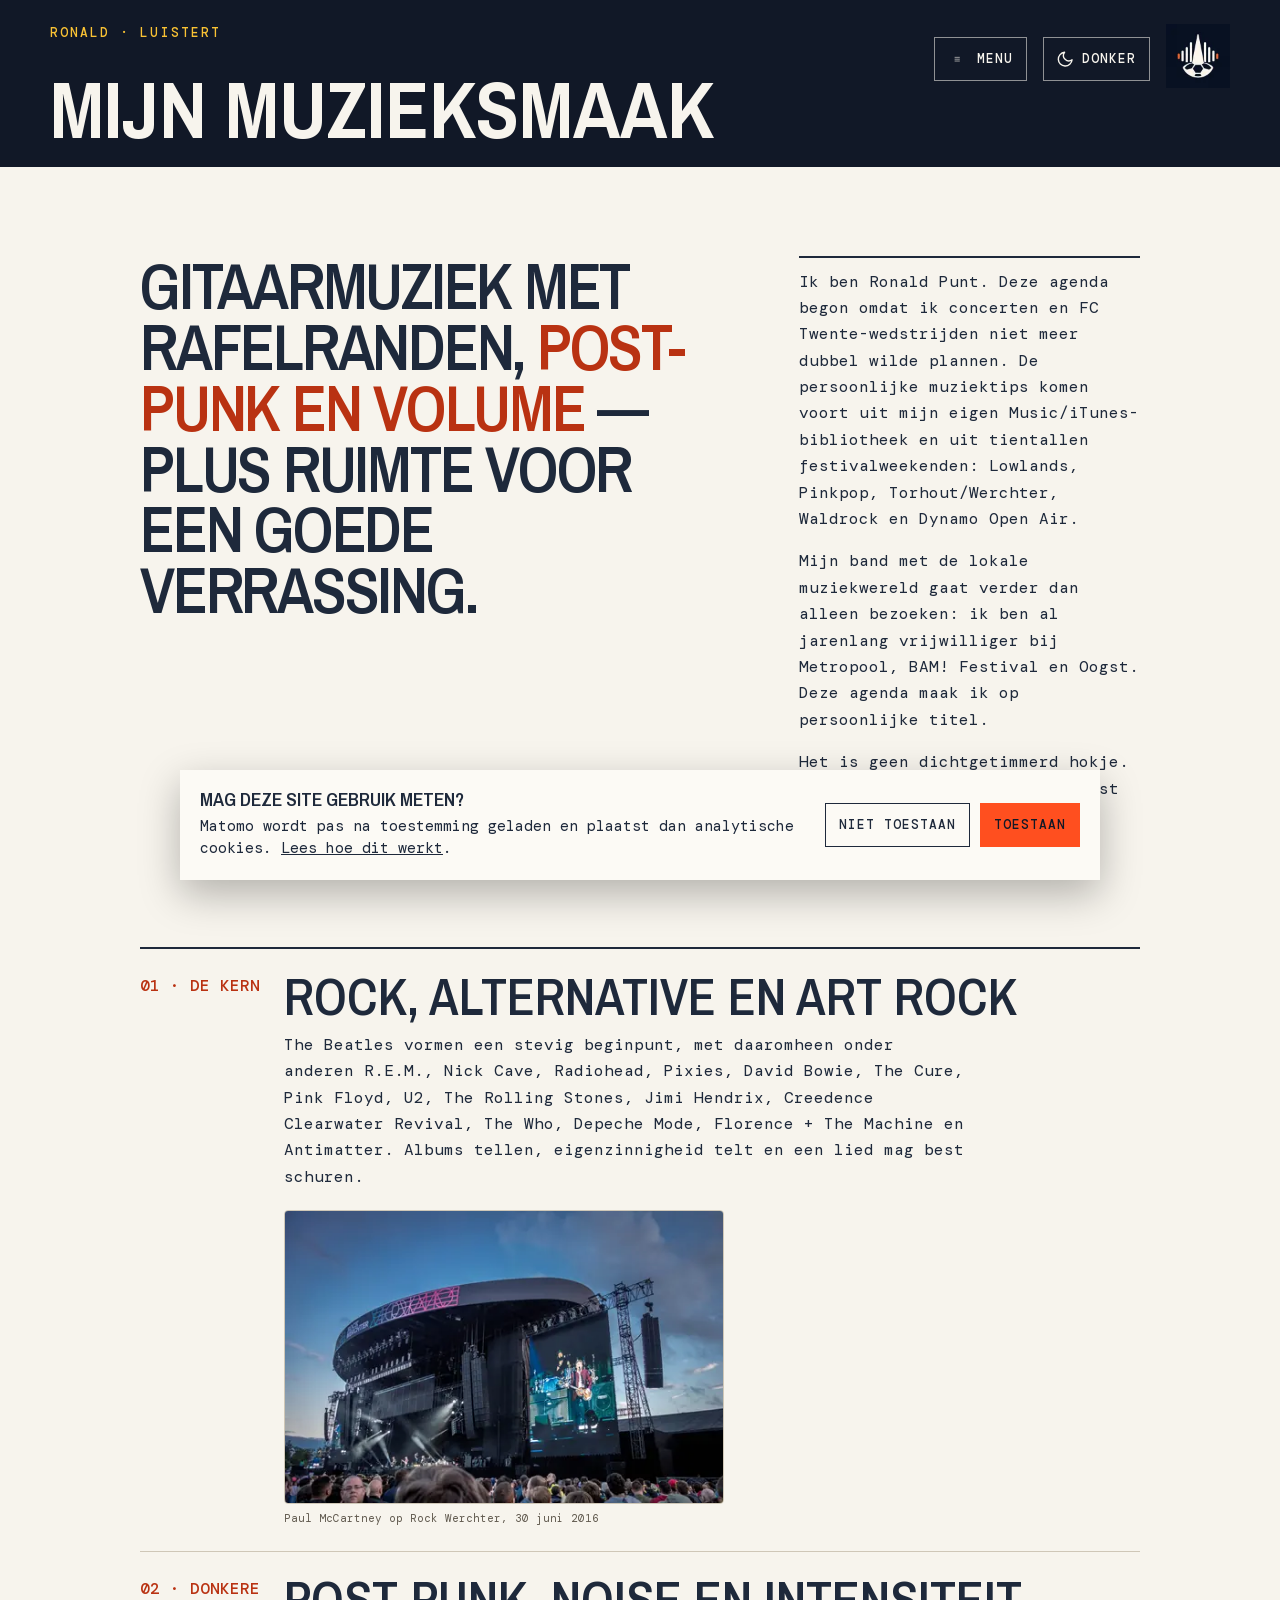
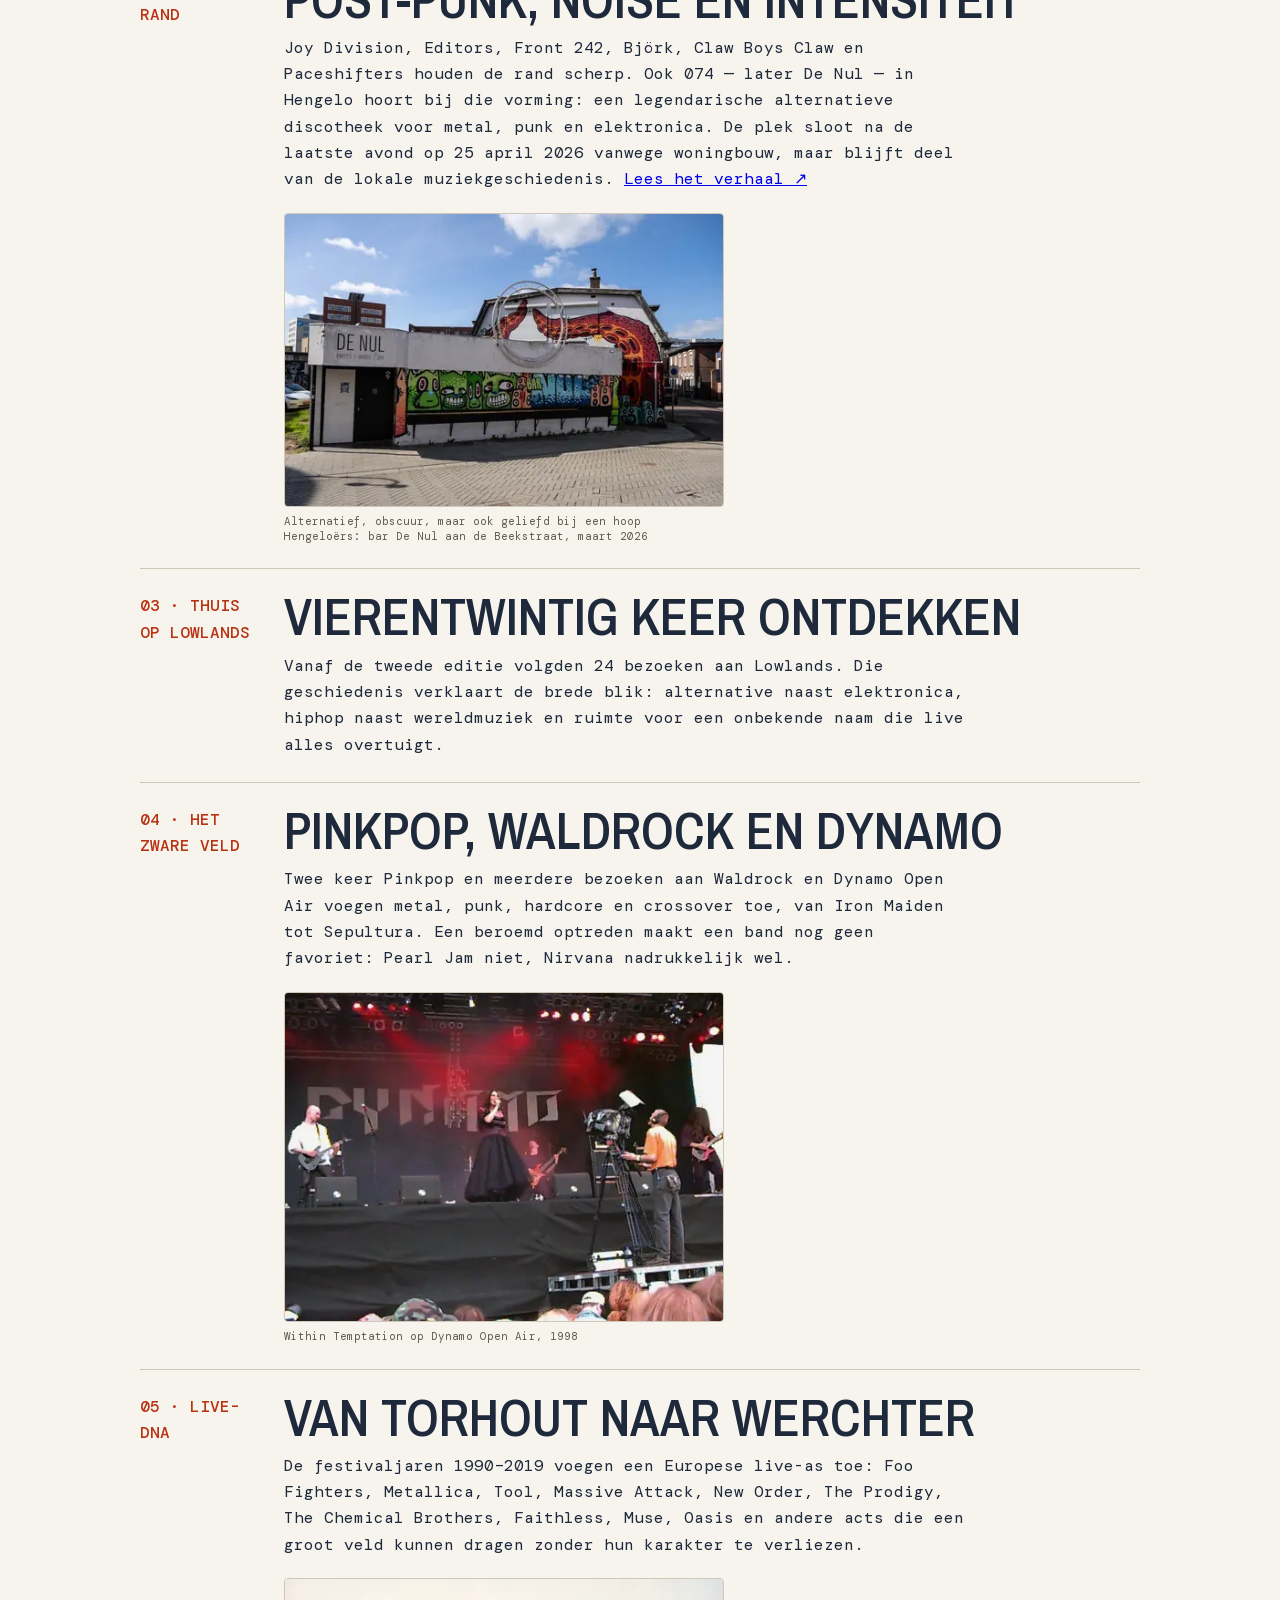
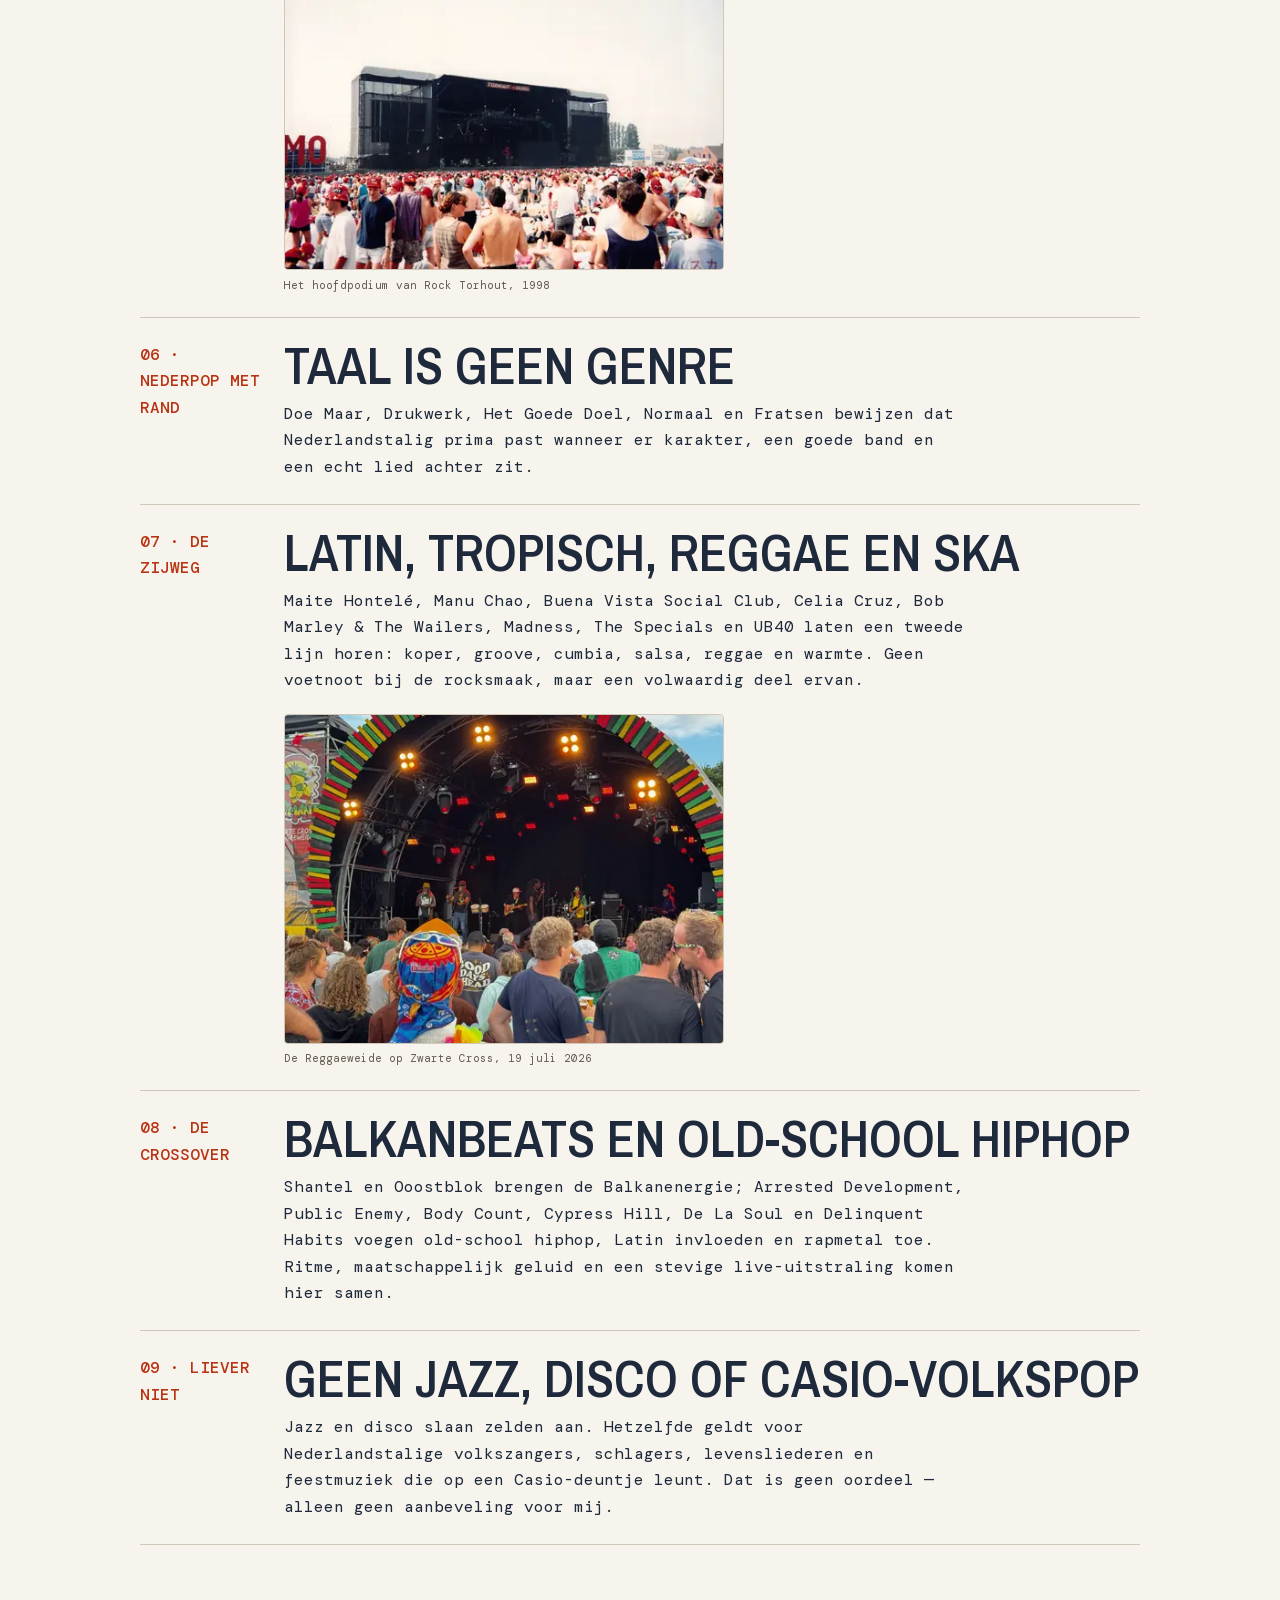
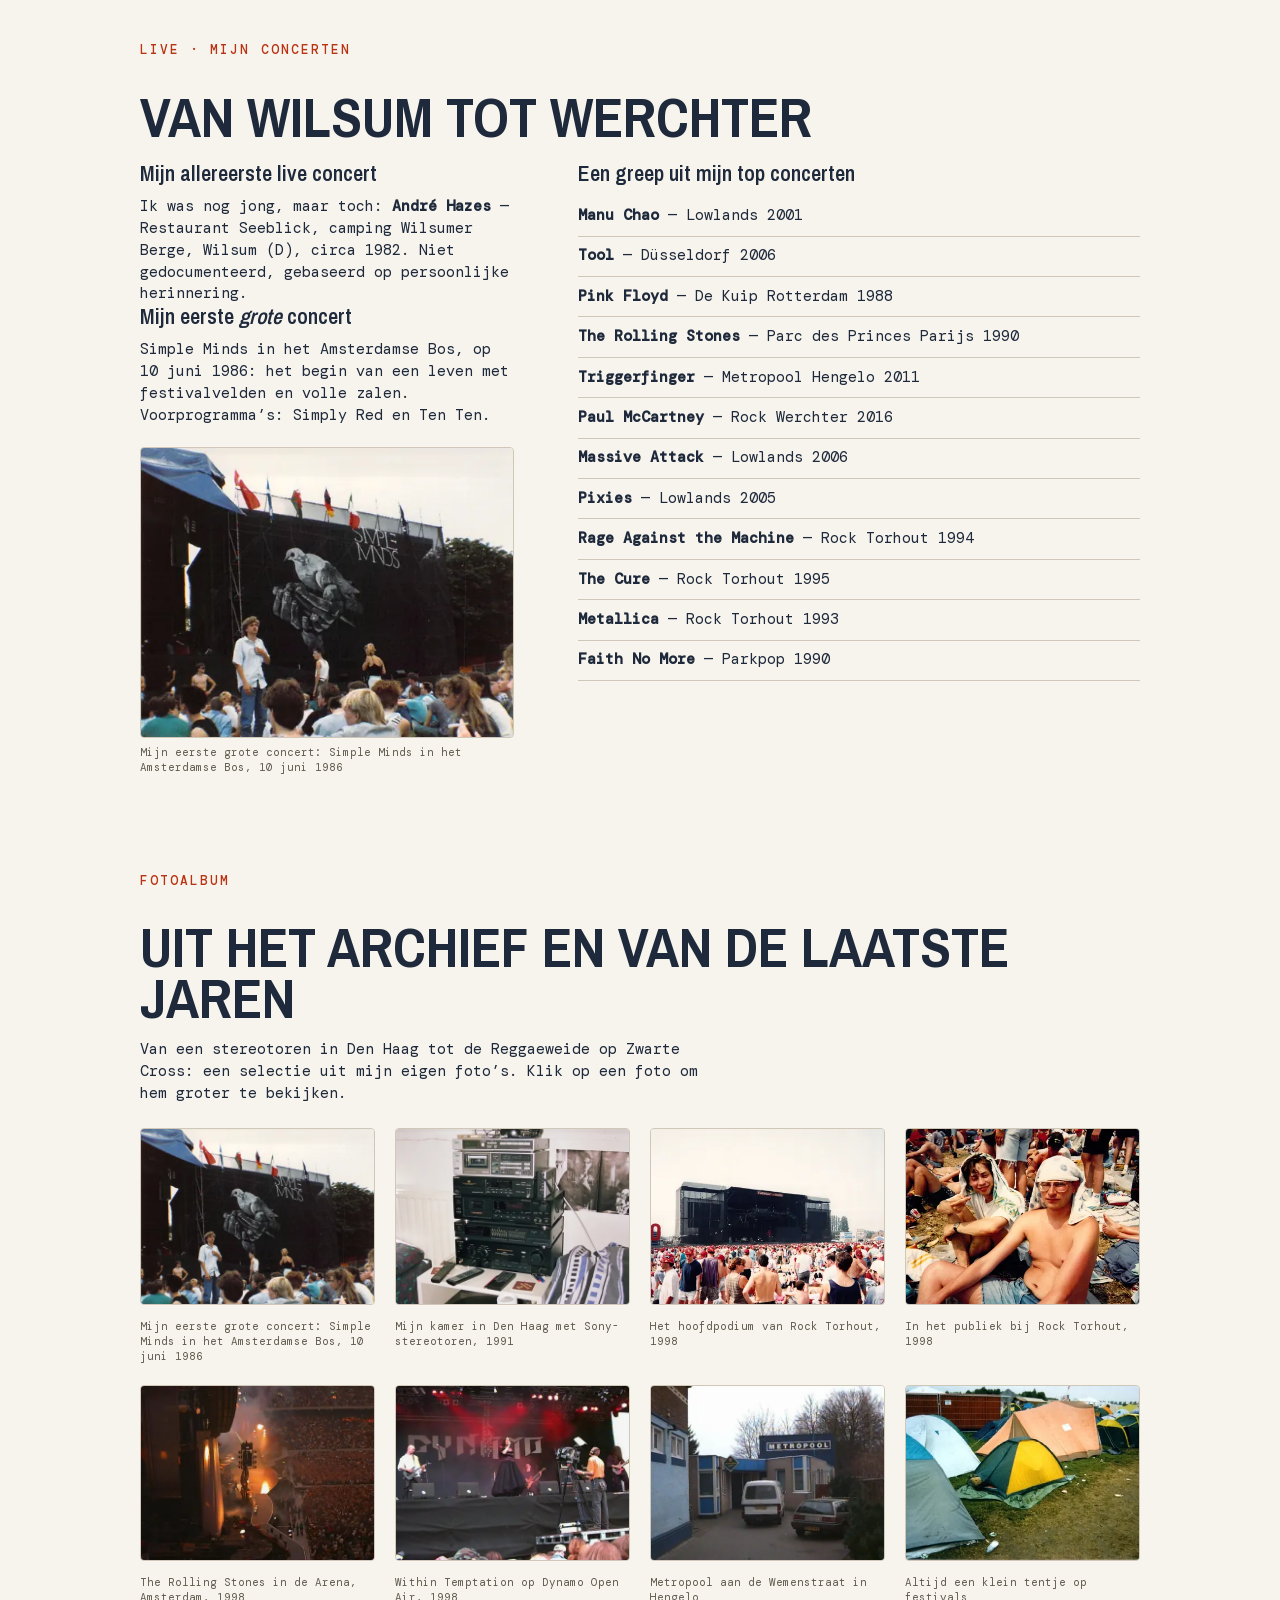
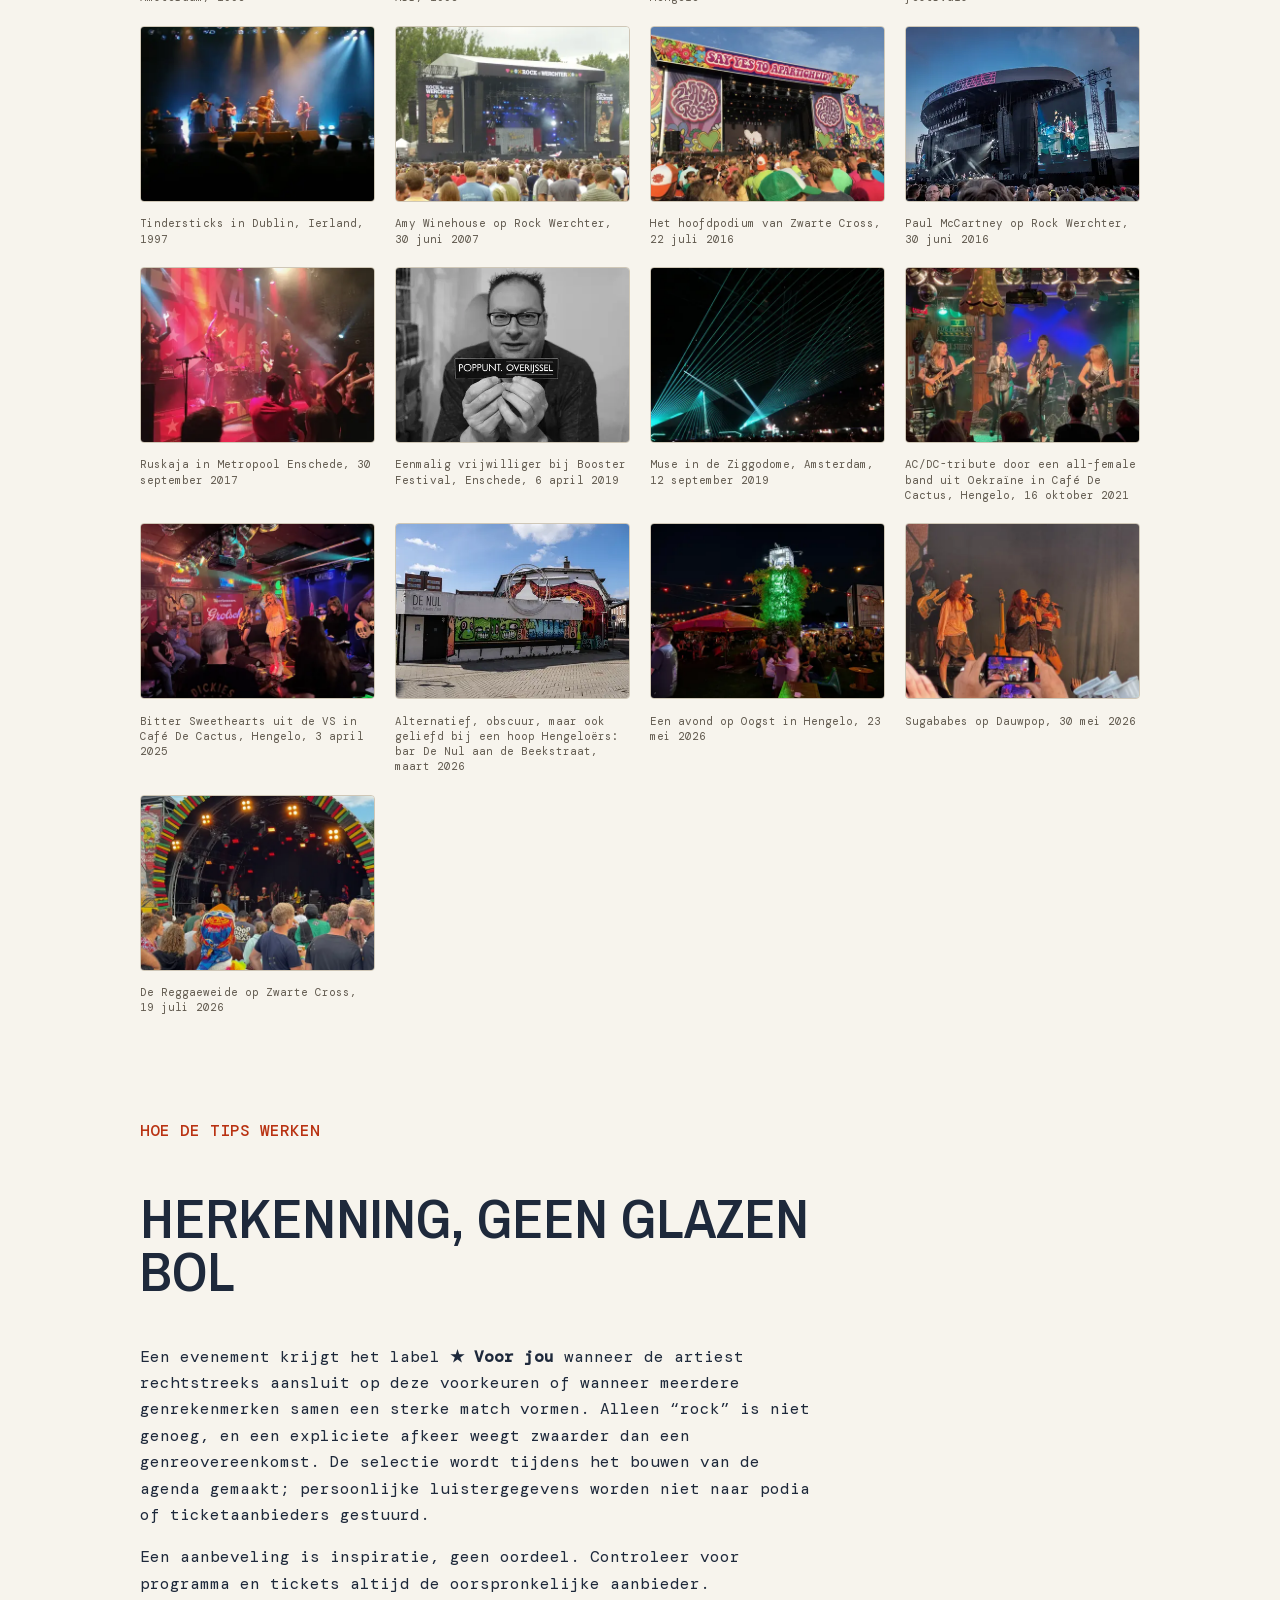
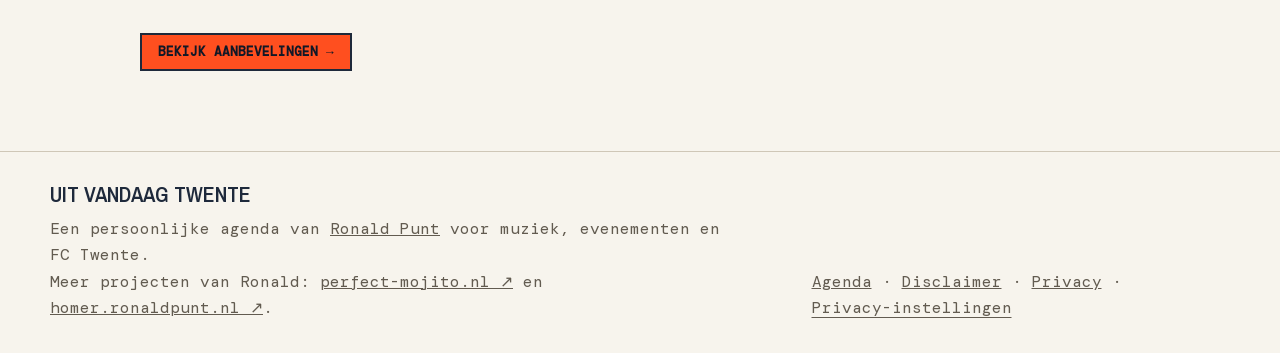
==== commit aabb953c: "Add city to the Rolling Stones Parc des Princes concert Co-Authored-By: Claude Sonnet 5.5 <noreply@a" ====
--- a/event-calendar/about.html
+++ b/event-calendar/about.html
@@ -26,7 +26,7 @@
     <link rel="icon" type="image/png" sizes="32x32" href="assets/favicon-32.png" />
     <link rel="apple-touch-icon" sizes="180x180" href="assets/apple-touch-icon.png" />
     <link rel="preload" href="assets/fonts/archivo-narrow-latin.woff2" as="font" type="font/woff2" crossorigin />
-    <link rel="stylesheet" href="styles.css?v=20261014-pages-7" />
+    <link rel="stylesheet" href="styles.css?v=20261014-pages-8" />
     <script type="application/ld+json">{"@context":"https://schema.org","@type":"ProfilePage","mainEntity":{"@type":"Person","name":"Ronald Punt","url":"https://www.ronaldpunt.nl"},"name":"Ronalds muzieksmaak en concerttips","url":"https://event-calendar.puntuale.nl/about.html","inLanguage":"nl-NL"}</script>
   </head>
   <body>
@@ -56,7 +56,7 @@
         <h2 id="taste-live-title">Van Wilsum tot Werchter</h2>
         <div class="taste-live-grid">
           <article><h3>Mijn allereerste live concert</h3><p>Ik was nog jong, maar toch: <strong>André Hazes</strong> — Restaurant Seeblick, camping Wilsumer Berge, Wilsum (D), circa 1982. Niet gedocumenteerd, gebaseerd op persoonlijke herinnering.</p><h3 class="taste-live-sub">Mijn eerste <em>grote</em> concert</h3><p>Simple Minds in het Amsterdamse Bos, op 10 juni 1986: het begin van een leven met festivalvelden en volle zalen. Voorprogramma’s: Simply Red en Ten Ten.</p><figure class="taste-photo"><a href="assets/photos/simple-minds-amsterdamse-bos-1527.webp" data-lightbox="simple-minds-amsterdamse-bos"><img src="assets/photos/simple-minds-amsterdamse-bos-960.webp" srcset="assets/photos/simple-minds-amsterdamse-bos-480.webp 480w, assets/photos/simple-minds-amsterdamse-bos-960.webp 960w, assets/photos/simple-minds-amsterdamse-bos-1527.webp 1527w" sizes="(max-width: 700px) 92vw, 440px" width="1527" height="1187" alt="Het podium van Simple Minds met een duif op het backdrop en publiek op de voorgrond" loading="lazy" decoding="async" /></a><figcaption>Mijn eerste grote concert: Simple Minds in het Amsterdamse Bos, 10 juni 1986</figcaption></figure></article>
-          <article><h3>Een greep uit mijn top concerten</h3><ul class="concert-list"><li><strong>Manu Chao</strong> — Lowlands 2001</li><li><strong>Tool</strong> — Düsseldorf 2006</li><li><strong>Pink Floyd</strong> — De Kuip Rotterdam 1988</li><li><strong>The Rolling Stones</strong> — Parc des Princes 1990</li><li><strong>Triggerfinger</strong> — Metropool Hengelo 2011</li><li><strong>Paul McCartney</strong> — Rock Werchter 2016</li><li><strong>Massive Attack</strong> — Lowlands 2006</li><li><strong>Pixies</strong> — Lowlands 2005</li><li><strong>Rage Against the Machine</strong> — Rock Torhout 1994</li><li><strong>The Cure</strong> — Rock Torhout 1995</li><li><strong>Metallica</strong> — Rock Torhout 1993</li><li><strong>Faith No More</strong> — Parkpop 1990</li></ul></article>
+          <article><h3>Een greep uit mijn top concerten</h3><ul class="concert-list"><li><strong>Manu Chao</strong> — Lowlands 2001</li><li><strong>Tool</strong> — Düsseldorf 2006</li><li><strong>Pink Floyd</strong> — De Kuip Rotterdam 1988</li><li><strong>The Rolling Stones</strong> — Parc des Princes Parijs 1990</li><li><strong>Triggerfinger</strong> — Metropool Hengelo 2011</li><li><strong>Paul McCartney</strong> — Rock Werchter 2016</li><li><strong>Massive Attack</strong> — Lowlands 2006</li><li><strong>Pixies</strong> — Lowlands 2005</li><li><strong>Rage Against the Machine</strong> — Rock Torhout 1994</li><li><strong>The Cure</strong> — Rock Torhout 1995</li><li><strong>Metallica</strong> — Rock Torhout 1993</li><li><strong>Faith No More</strong> — Parkpop 1990</li></ul></article>
         </div>
       </section>
       <section class="photo-gallery" aria-labelledby="photo-gallery-title">
@@ -69,7 +69,7 @@
     </main>
     <footer class="site-footer"><section class="footer-about"><h2>Uit Vandaag Twente</h2><p>Een persoonlijke agenda van <a href="https://www.ronaldpunt.nl" target="_blank" rel="noopener noreferrer">Ronald Punt</a> voor muziek, evenementen en FC Twente.</p><p>Meer projecten van Ronald: <a href="https://perfect-mojito.nl" target="_blank" rel="noopener noreferrer">perfect-mojito.nl ↗</a> en <a href="https://homer.ronaldpunt.nl" target="_blank" rel="noopener noreferrer">homer.ronaldpunt.nl ↗</a>.</p></section><p class="footer-meta"><a href="index.html">Agenda</a> · <a href="disclaimer.html">Disclaimer</a> · <a href="privacy.html">Privacy</a> · <button class="privacy-settings" type="button" data-privacy-settings>Privacy-instellingen</button></p></footer>
     <button class="back-to-top" type="button" data-back-to-top hidden aria-label="Terug naar boven"><svg viewBox="0 0 24 24" aria-hidden="true"><path d="M12 19V5M6.5 10.5 12 5l5.5 5.5" /></svg><span>Naar boven</span></button>
-    <script src="photos.js?v=20261014-pages-7" defer></script>
+    <script src="photos.js?v=20261014-pages-8" defer></script>
     <script src="back-to-top.js?v=20260802-2" defer></script>
     <script src="analytics-consent.js?v=20260802-2" defer></script>
   </body>
--- a/event-calendar/styles.css
+++ b/event-calendar/styles.css
@@ -168,8 +168,8 @@
   position: absolute;
   top: calc(var(--space-4) + env(safe-area-inset-top, 0px));
   right: max(var(--page-gutter), env(safe-area-inset-right, 0px));
-  width: clamp(3.5rem, 8vw, 6rem);
-  height: clamp(3.5rem, 8vw, 6rem);
+  width: 4rem;
+  height: 4rem;
   object-fit: contain;
 }
 .brand-mark img { display: block; width: 100%; height: 100%; object-fit: contain; }
@@ -891,7 +891,7 @@
 
 @media (max-width: 700px) {
   .masthead { min-height: 43svh; }
-  .brand-mark { top: calc(var(--space-3) + env(safe-area-inset-top, 0px)); width: 3.5rem; }
+  .brand-mark { top: calc(var(--space-3) + env(safe-area-inset-top, 0px)); width: 2.75rem; height: 2.75rem; }
   .masthead-actions {
     top: calc(var(--space-3) + env(safe-area-inset-top, 0px));
     right: calc(max(var(--page-gutter), env(safe-area-inset-right, 0px)) + 4.25rem);
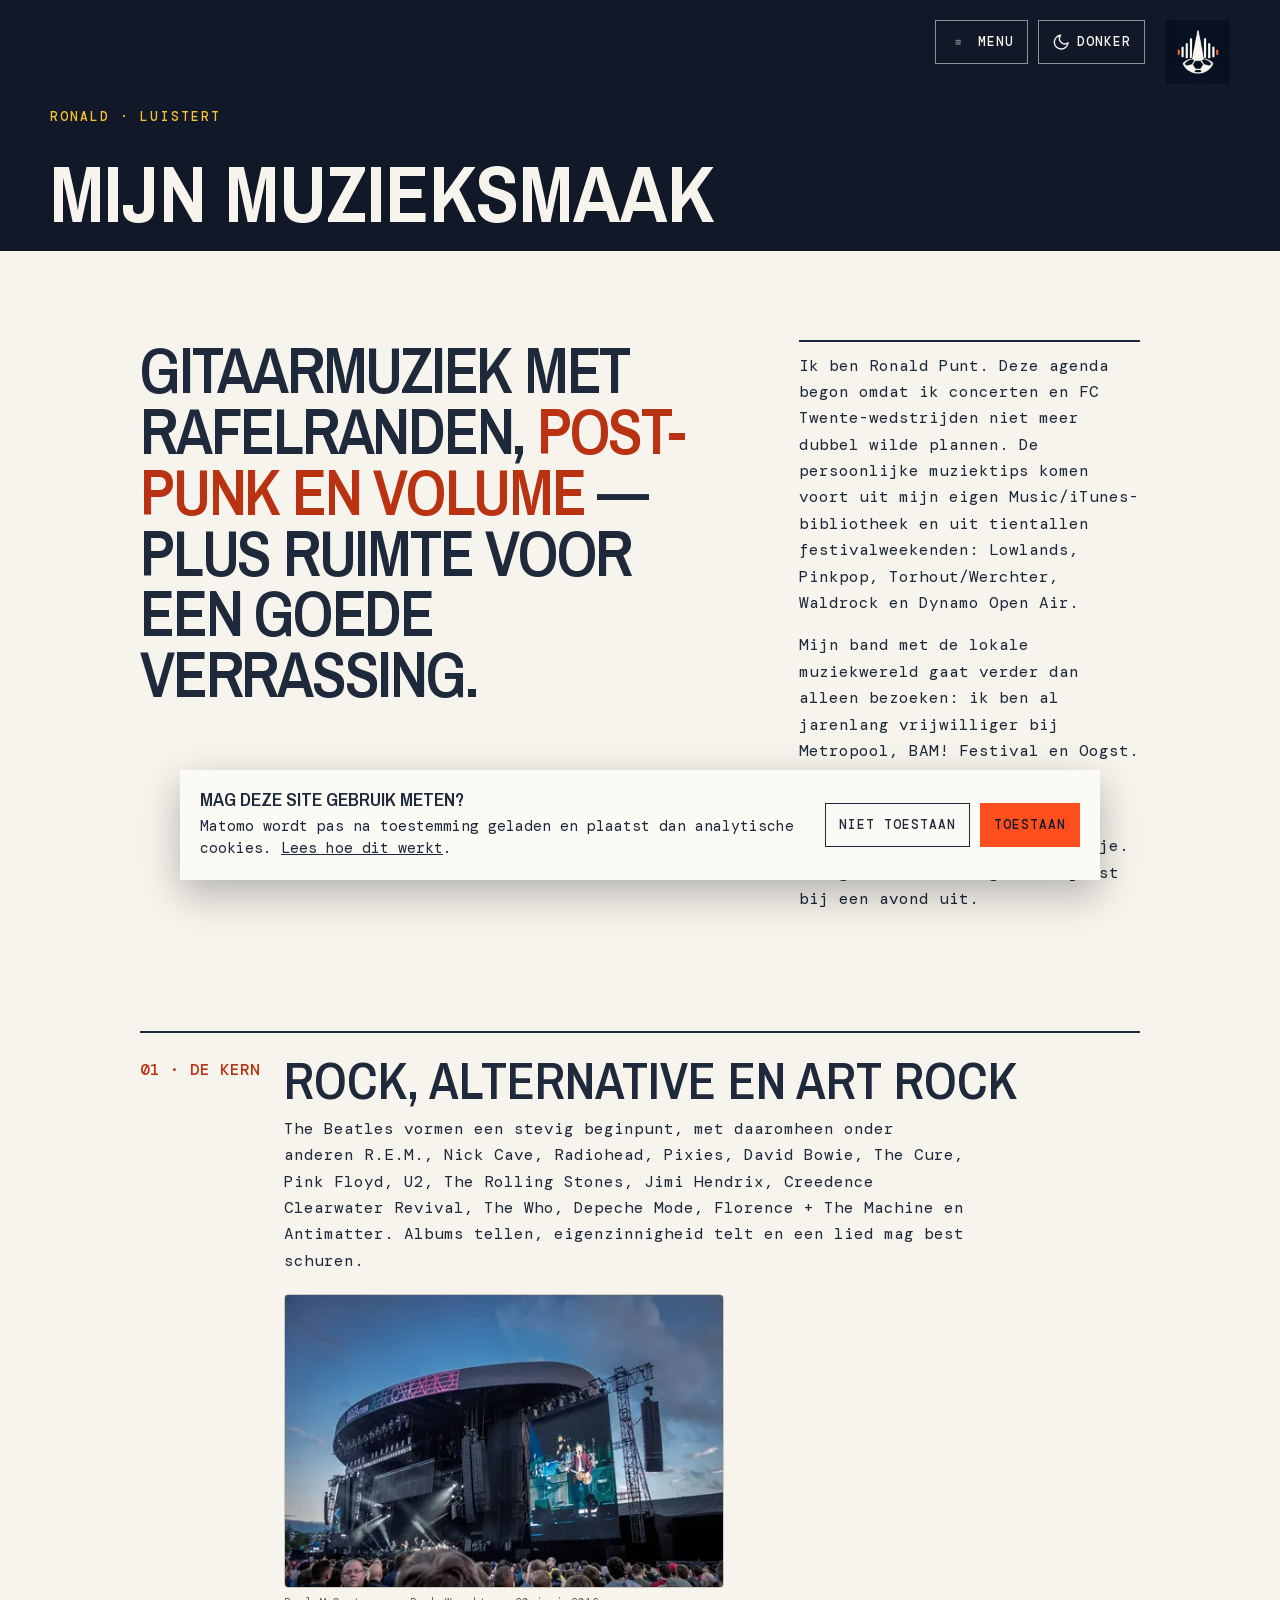
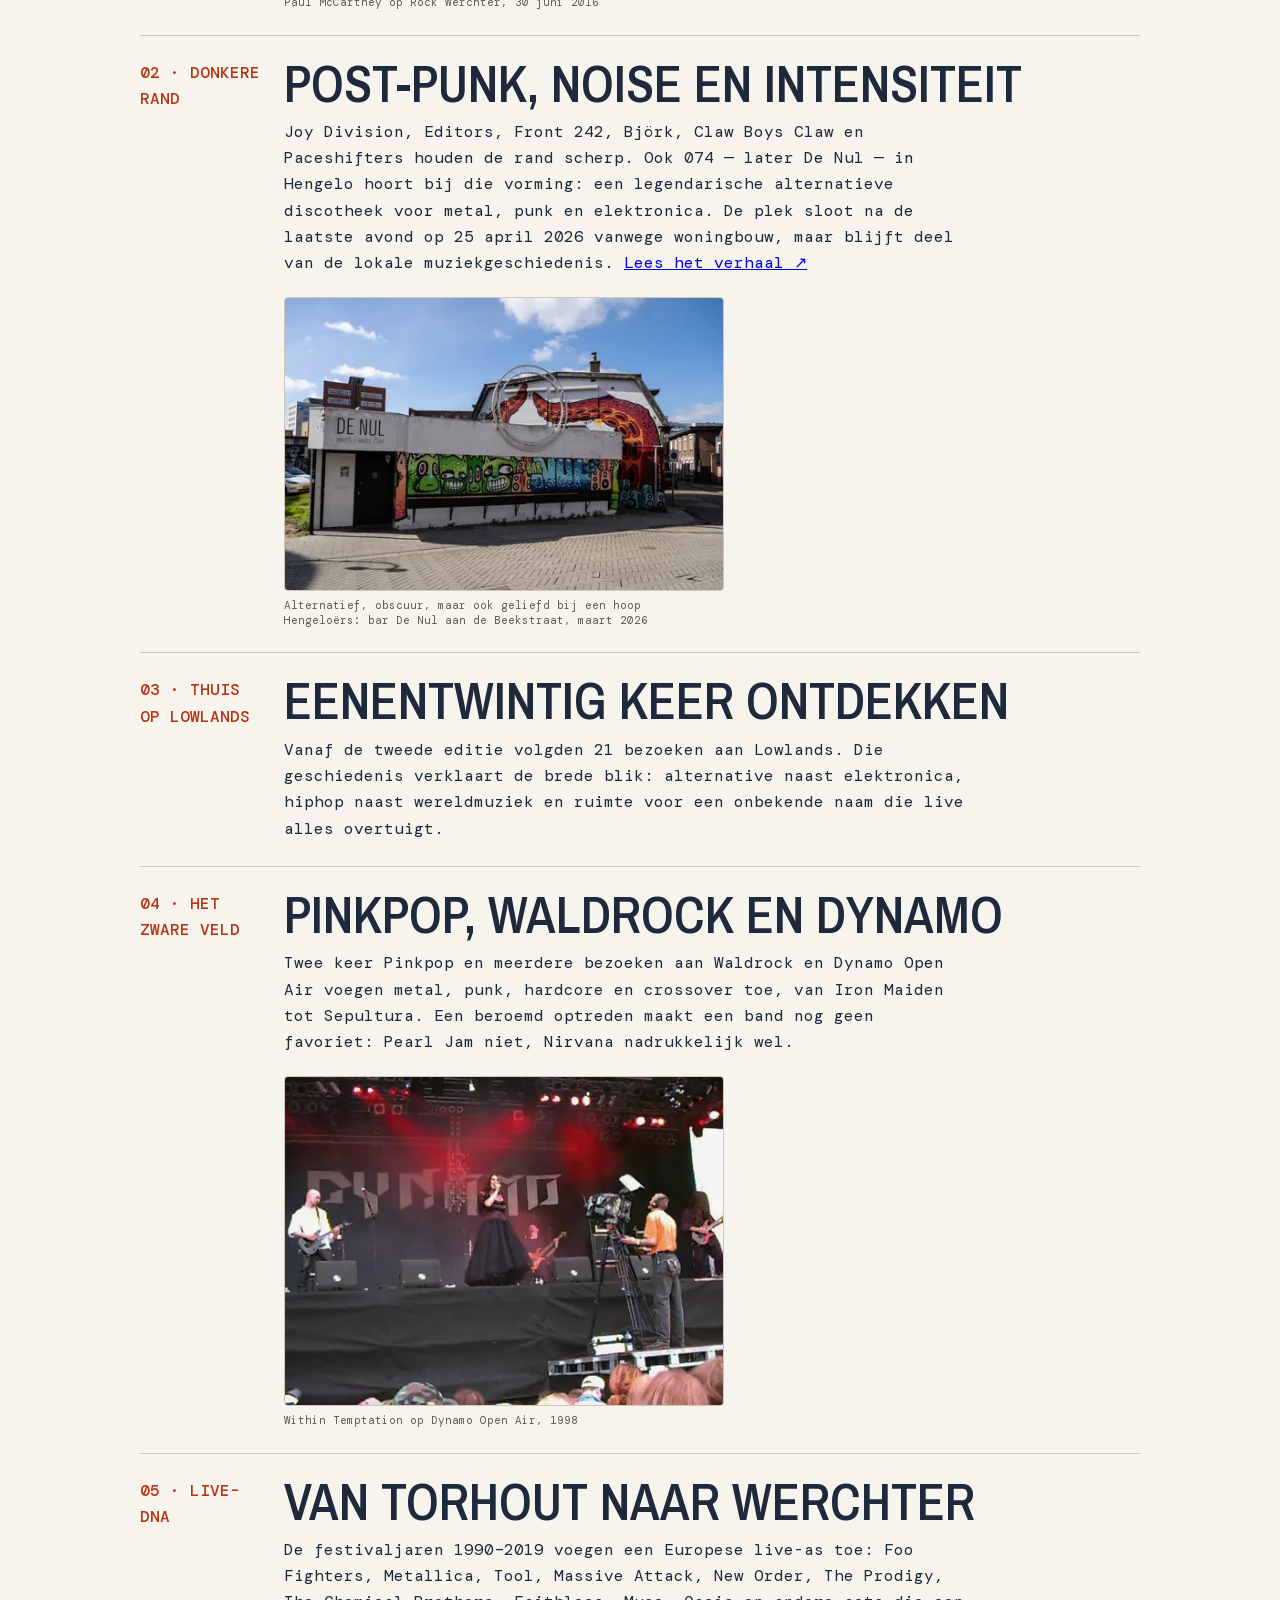
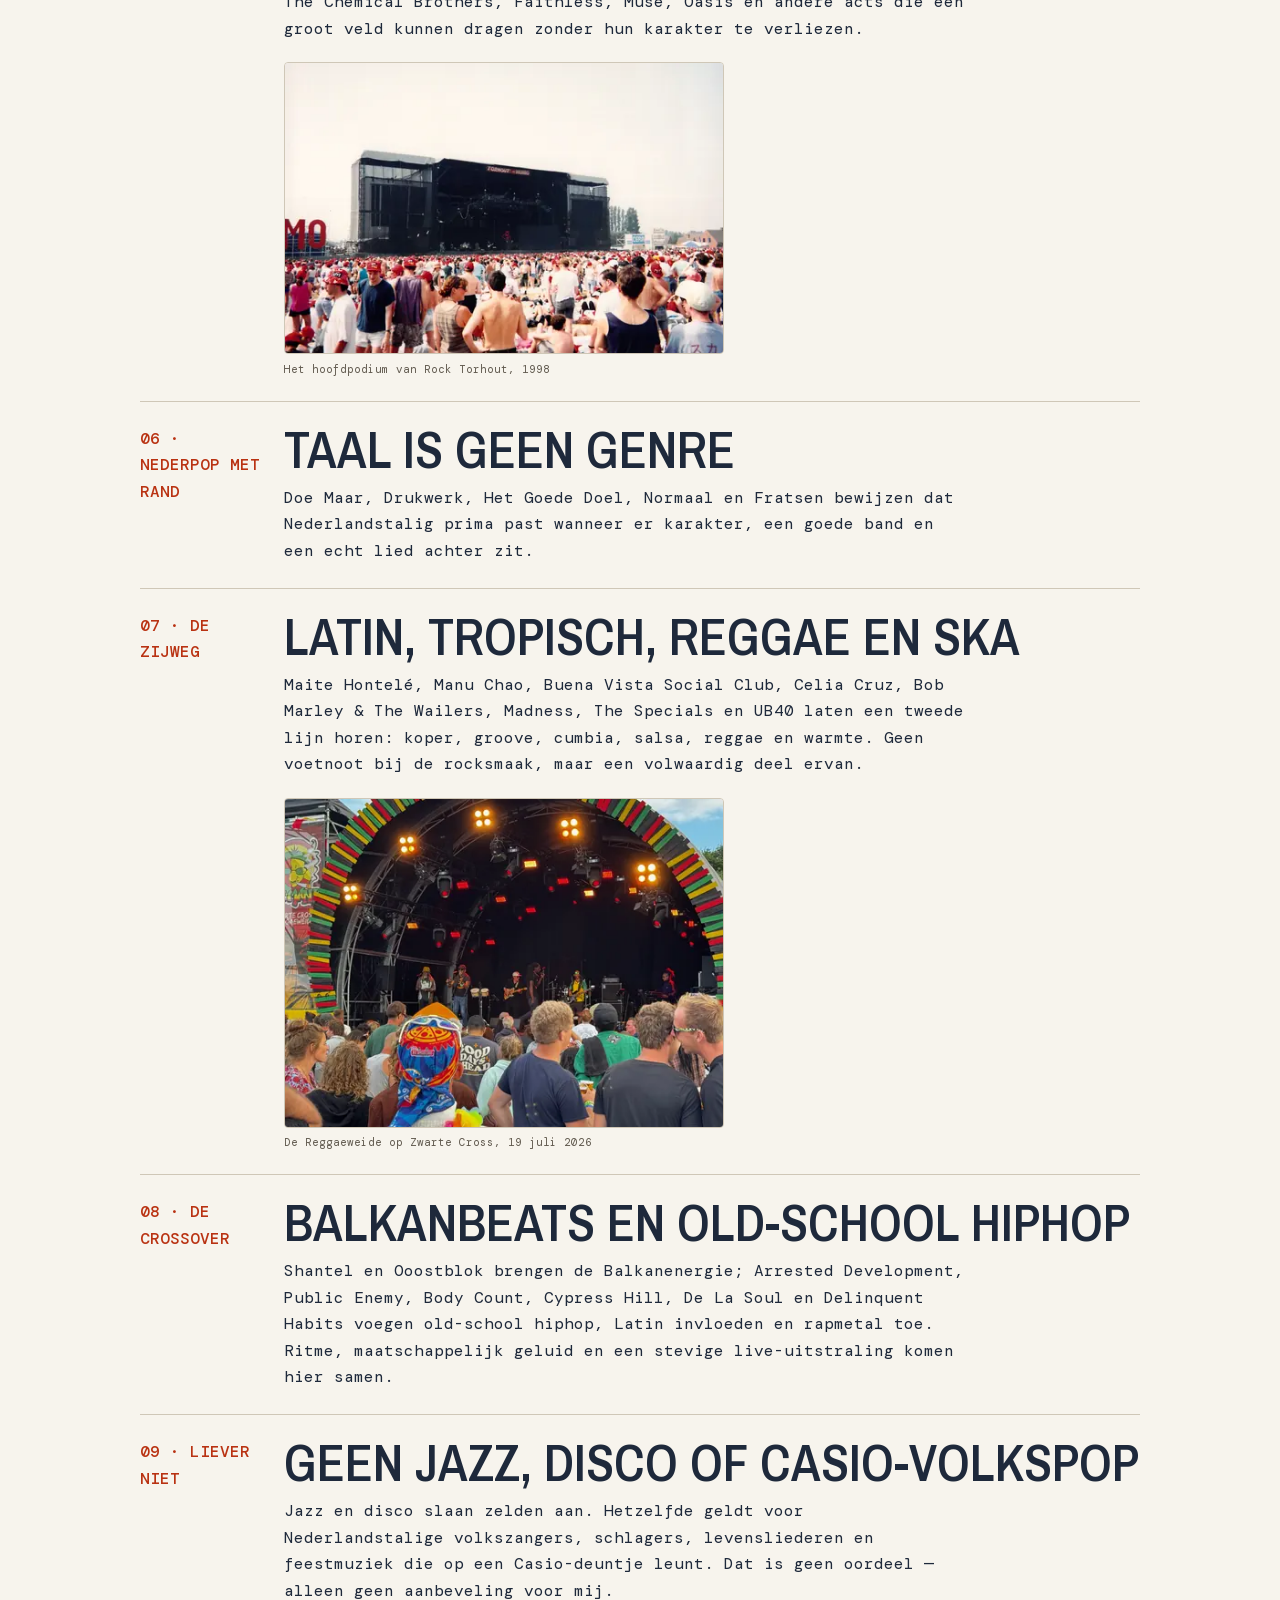
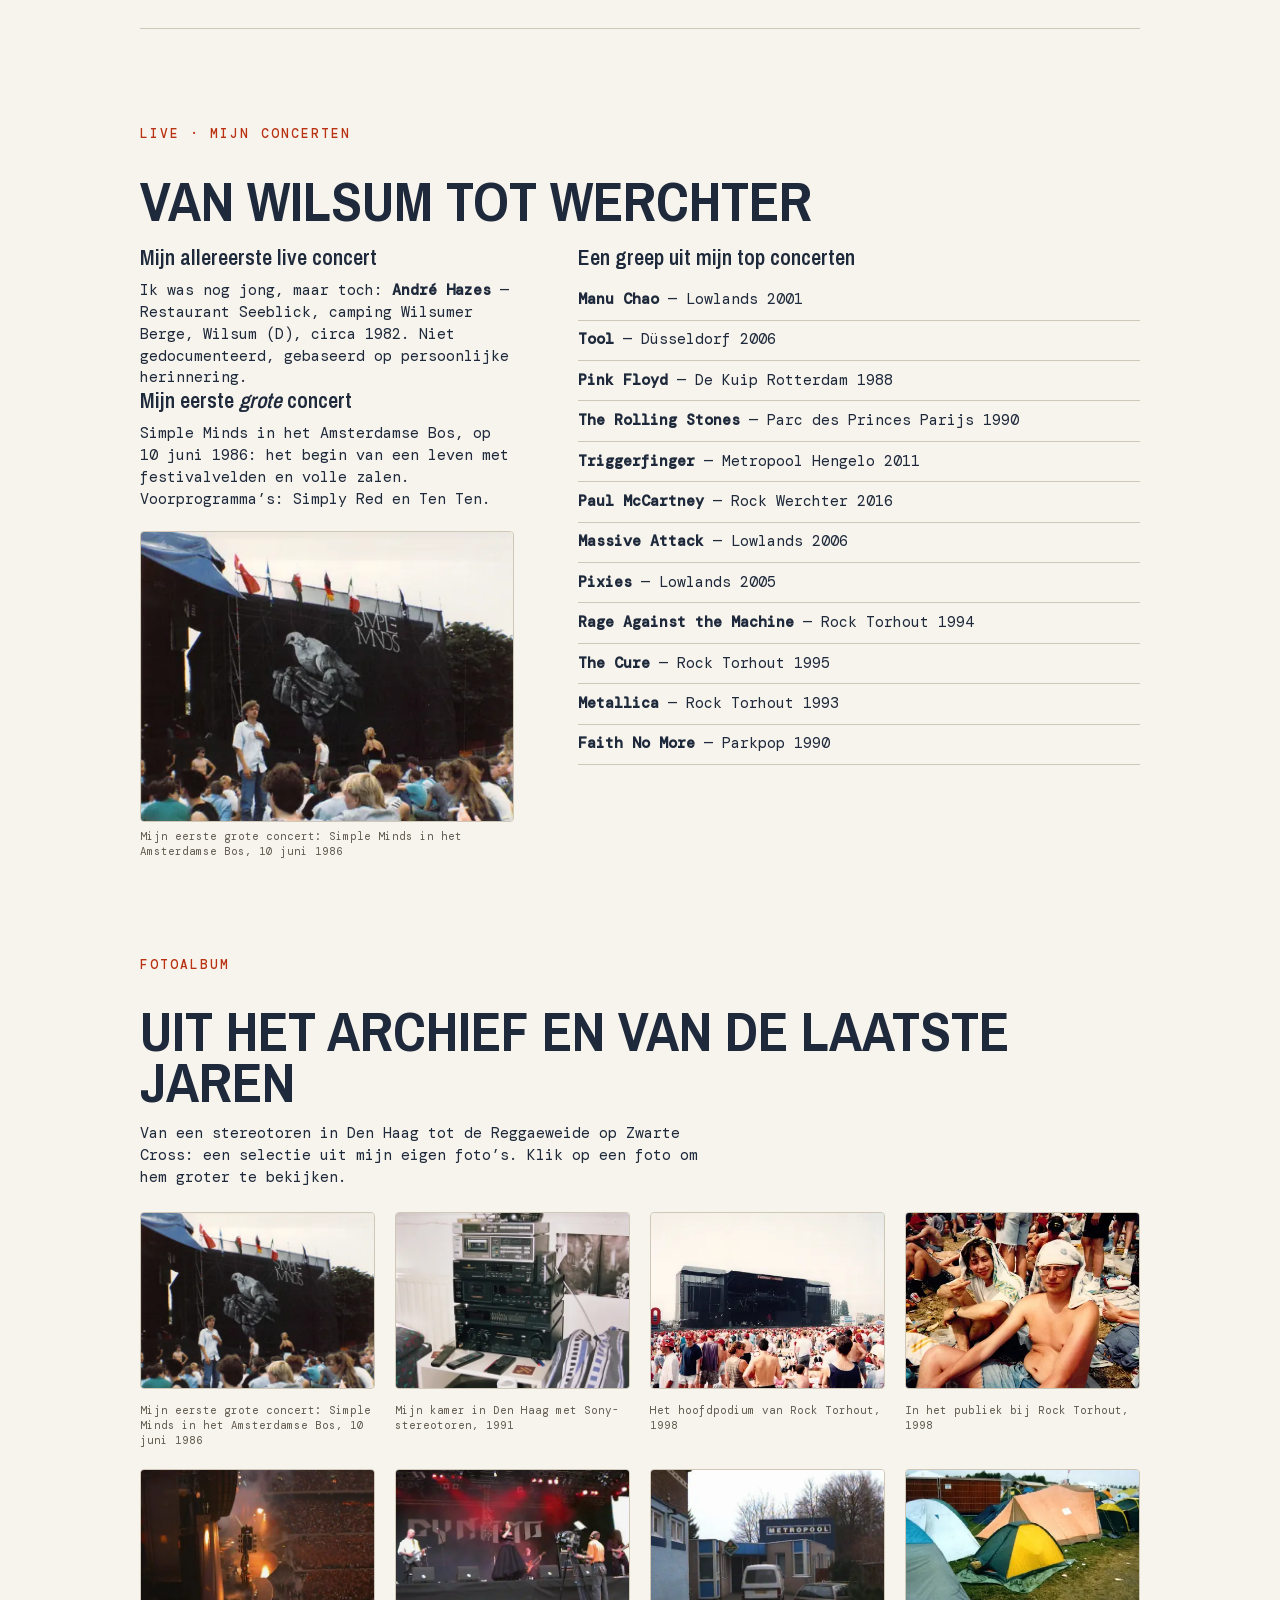
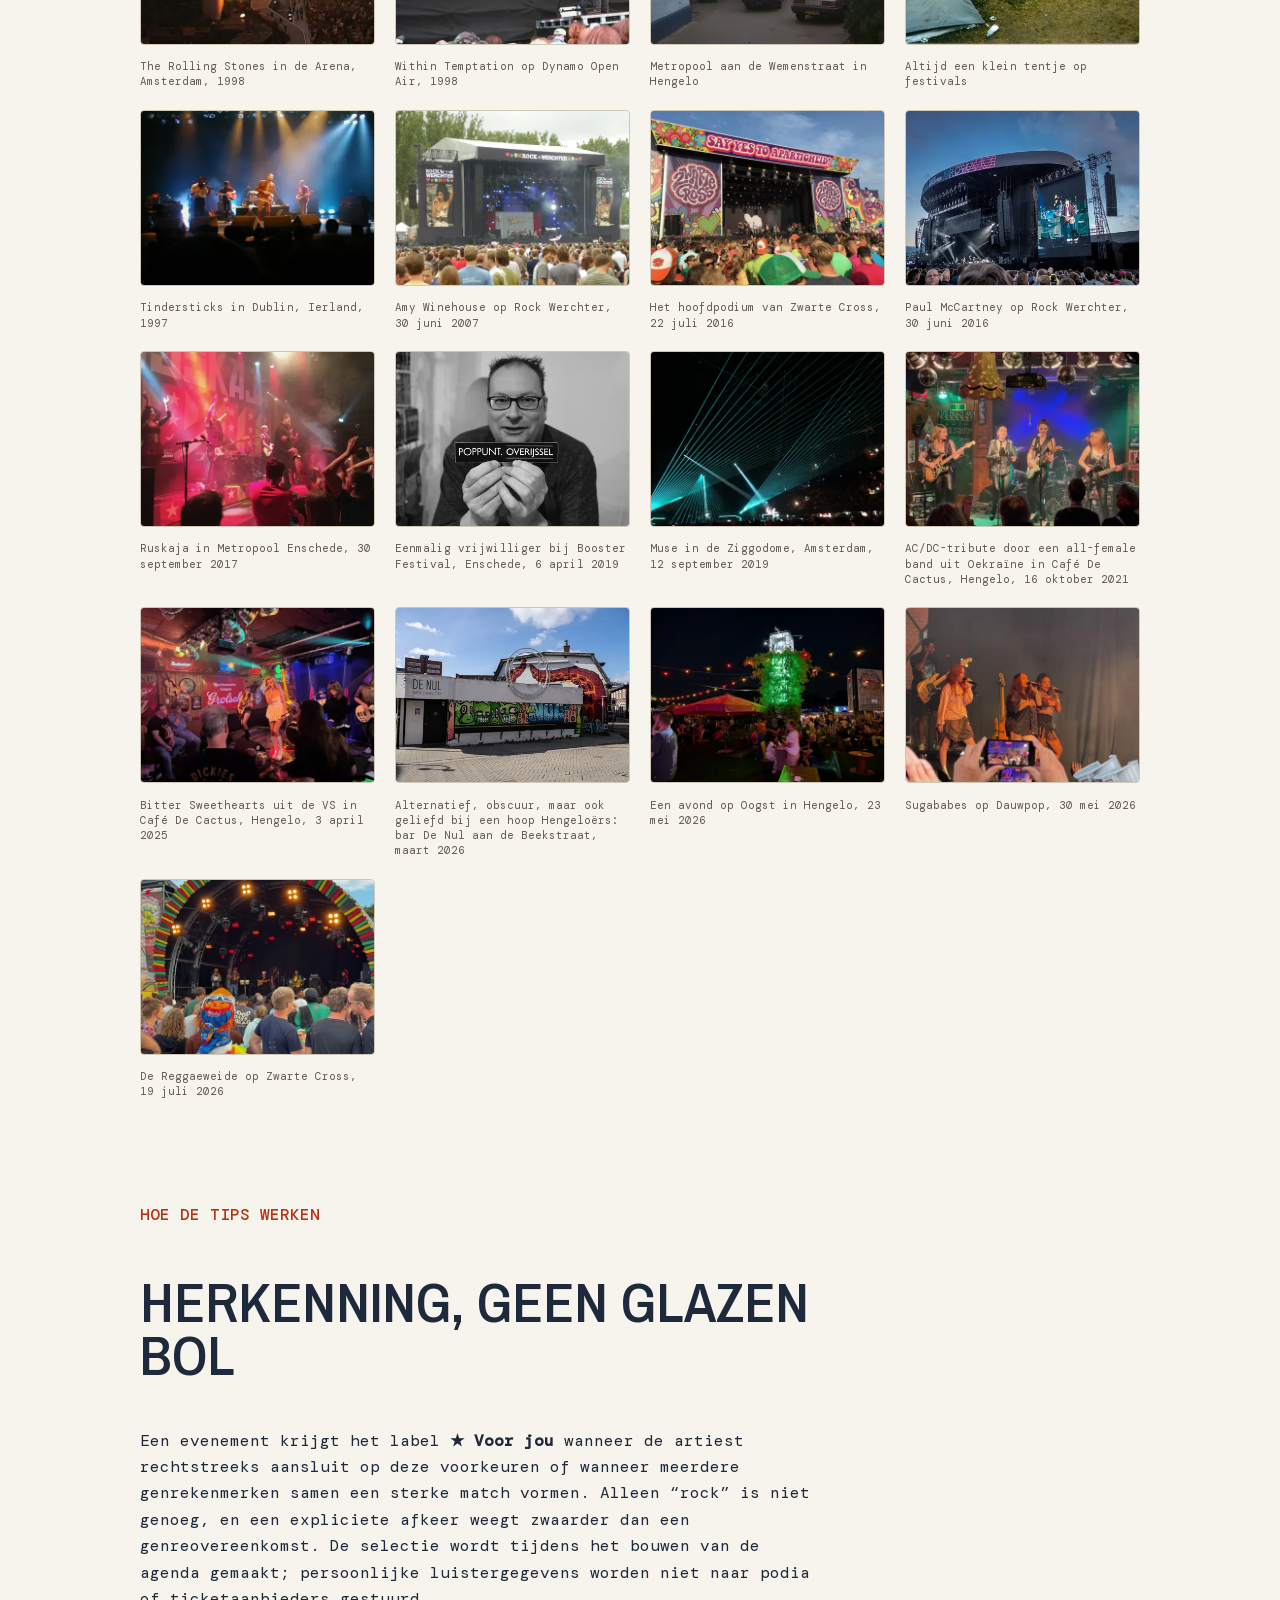
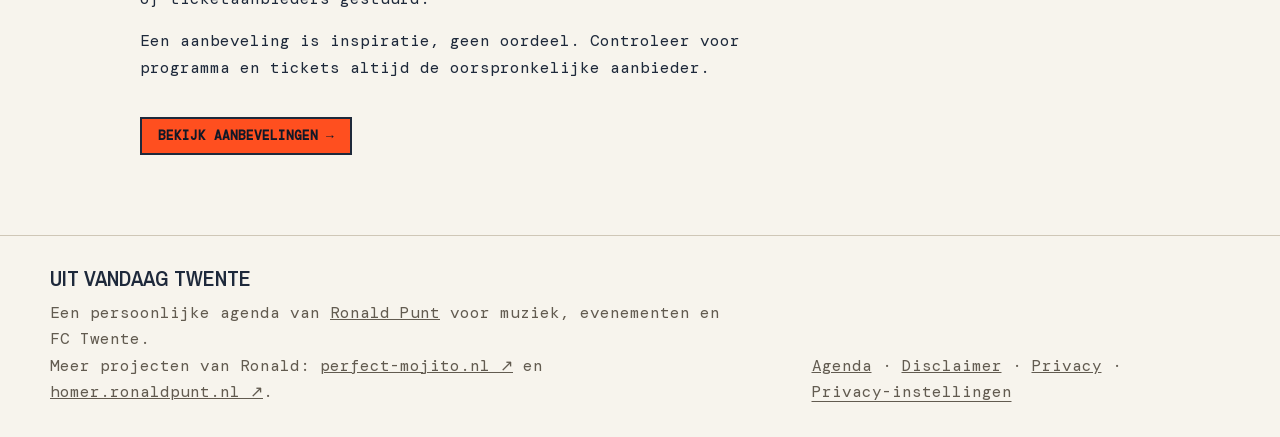
==== commit 313f46aa: "Update event calendar and FC Twente coverage" ====
--- a/event-calendar/about.html
+++ b/event-calendar/about.html
@@ -26,14 +26,14 @@
     <link rel="icon" type="image/png" sizes="32x32" href="assets/favicon-32.png" />
     <link rel="apple-touch-icon" sizes="180x180" href="assets/apple-touch-icon.png" />
     <link rel="preload" href="assets/fonts/archivo-narrow-latin.woff2" as="font" type="font/woff2" crossorigin />
-    <link rel="stylesheet" href="styles.css?v=20261014-pages-8" />
+    <link rel="stylesheet" href="styles.css?v=20261022-logo2" />
     <script type="application/ld+json">{"@context":"https://schema.org","@type":"ProfilePage","mainEntity":{"@type":"Person","name":"Ronald Punt","url":"https://www.ronaldpunt.nl"},"name":"Ronalds muzieksmaak en concerttips","url":"https://event-calendar.puntuale.nl/about.html","inLanguage":"nl-NL"}</script>
   </head>
   <body>
     <a class="skip-link" href="#main-content">Ga naar inhoud</a>
     <header class="legal-header">
       <div><p class="eyebrow">RONALD · LUISTERT</p><h1>Mijn muzieksmaak</h1></div>
-      <div class="legal-actions"><nav class="site-menu" aria-label="Hoofdnavigatie"><button class="site-menu-toggle" type="button" data-menu-toggle aria-controls="site-menu-panel" aria-expanded="false"><span class="site-menu-icon" aria-hidden="true"><svg viewBox="0 0 100 100" xmlns="http://www.w3.org/2000/svg"><path class="line--1" d="M0 40h62c13 0 6 28-4 18L35 35"/><path class="line--2" d="M0 50h70"/><path class="line--3" d="M0 60h62c13 0 6-28-4-18L35 65"/></svg></span><span>Menu</span></button><div class="site-menu-panel" id="site-menu-panel" hidden><a href="index.html">Agenda</a><a href="about.html">Muzieksmaak</a><a href="technical.html">Techniek</a><a href="standings.html">Eredivisie</a><a href="contact.html">Contact</a><a href="disclaimer.html">Disclaimer</a><a href="privacy.html">Privacy</a></div></nav><button id="theme-toggle" class="legal-theme-toggle" type="button" aria-label="Gebruik donkere modus" aria-pressed="false"><svg class="theme-icon theme-icon-moon" viewBox="0 0 24 24" aria-hidden="true"><path d="M21 12.8A9 9 0 1 1 11.2 3 7 7 0 0 0 21 12.8Z"/></svg><svg class="theme-icon theme-icon-sun" viewBox="0 0 24 24" aria-hidden="true"><path d="M12 17a5 5 0 1 0 0-10 5 5 0 0 0 0 10Z"/><path d="M12 1v2M12 21v2M4.2 4.2l1.4 1.4M18.4 18.4l1.4 1.4M1 12h2M21 12h2M4.2 19.8l1.4-1.4M18.4 5.6l1.4-1.4"/></svg><span data-theme-label>Donker</span></button><img class="legal-brand-mark" src="assets/icon-96.webp" srcset="assets/icon-96.webp 1x, assets/icon-192.webp 2x" width="96" height="96" alt="Uit Vandaag Twente-logo" /></div>
+      <div class="legal-actions"><nav class="site-menu" aria-label="Hoofdnavigatie"><button class="site-menu-toggle" type="button" data-menu-toggle aria-controls="site-menu-panel" aria-expanded="false"><span class="site-menu-icon" aria-hidden="true"><svg viewBox="0 0 100 100" xmlns="http://www.w3.org/2000/svg"><path class="line--1" d="M0 40h62c13 0 6 28-4 18L35 35"/><path class="line--2" d="M0 50h70"/><path class="line--3" d="M0 60h62c13 0 6-28-4-18L35 65"/></svg></span><span>Menu</span></button><div class="site-menu-panel" id="site-menu-panel" hidden><a href="index.html">Agenda</a><a href="about.html">Muzieksmaak</a><a href="rock-werchter-archief.html">Werchter archief</a><a href="lowlands-archief.html">Lowlands archief</a><a href="technical.html">Techniek</a><a href="standings.html">Eredivisie</a><a href="contact.html">Contact</a><a href="disclaimer.html">Disclaimer</a><a href="privacy.html">Privacy</a></div></nav><button id="theme-toggle" class="legal-theme-toggle" type="button" aria-label="Gebruik donkere modus" aria-pressed="false"><svg class="theme-icon theme-icon-moon" viewBox="0 0 24 24" aria-hidden="true"><path d="M21 12.8A9 9 0 1 1 11.2 3 7 7 0 0 0 21 12.8Z"/></svg><svg class="theme-icon theme-icon-sun" viewBox="0 0 24 24" aria-hidden="true"><path d="M12 17a5 5 0 1 0 0-10 5 5 0 0 0 0 10Z"/><path d="M12 1v2M12 21v2M4.2 4.2l1.4 1.4M18.4 18.4l1.4 1.4M1 12h2M21 12h2M4.2 19.8l1.4-1.4M18.4 5.6l1.4-1.4"/></svg><span data-theme-label>Donker</span></button><img class="legal-brand-mark" src="assets/icon-96.webp" srcset="assets/icon-96.webp 1x, assets/icon-192.webp 2x" width="96" height="96" alt="Uit Vandaag Twente-logo" /></div>
     </header>
     <main id="main-content" class="taste-main" tabindex="-1">
       <section class="taste-intro" aria-labelledby="taste-statement">
@@ -43,7 +43,7 @@
       <section class="taste-strands" aria-label="De belangrijkste lijnen in mijn muzieksmaak">
         <article class="taste-strand"><p class="eyebrow">01 · DE KERN</p><div><h2>Rock, alternative en art rock</h2><p>The Beatles vormen een stevig beginpunt, met daaromheen onder anderen R.E.M., Nick Cave, Radiohead, Pixies, David Bowie, The Cure, Pink Floyd, U2, The Rolling Stones, Jimi Hendrix, Creedence Clearwater Revival, The Who, Depeche Mode, Florence + The Machine en Antimatter. Albums tellen, eigenzinnigheid telt en een lied mag best schuren.</p><figure class="taste-photo"><a href="assets/photos/paul-mccartney-werchter-2016-1600.webp" data-lightbox="paul-mccartney-werchter-2016"><img src="assets/photos/paul-mccartney-werchter-2016-960.webp" srcset="assets/photos/paul-mccartney-werchter-2016-480.webp 480w, assets/photos/paul-mccartney-werchter-2016-960.webp 960w, assets/photos/paul-mccartney-werchter-2016-1600.webp 1600w" sizes="(max-width: 700px) 92vw, 440px" width="1600" height="1067" alt="Het hoofdpodium van Rock Werchter bij avondlicht met Paul McCartney op de grote schermen" loading="lazy" decoding="async" /></a><figcaption>Paul McCartney op Rock Werchter, 30 juni 2016</figcaption></figure></div></article>
         <article class="taste-strand"><p class="eyebrow">02 · DONKERE RAND</p><div><h2>Post-punk, noise en intensiteit</h2><p>Joy Division, Editors, Front 242, Björk, Claw Boys Claw en Paceshifters houden de rand scherp. Ook 074 — later De Nul — in Hengelo hoort bij die vorming: een legendarische alternatieve discotheek voor metal, punk en elektronica. De plek sloot na de laatste avond op 25 april 2026 vanwege woningbouw, maar blijft deel van de lokale muziekgeschiedenis. <a href="https://www.hengelosweekblad.nl/nieuws/nieuws/135743/einde-van-een-tijdperk-laatste-avond-bij-de-nul-op-25-april" target="_blank" rel="noopener noreferrer">Lees het verhaal ↗</a></p><figure class="taste-photo"><a href="assets/photos/de-nul-2026-1349.webp" data-lightbox="de-nul-2026"><img src="assets/photos/de-nul-2026-960.webp" srcset="assets/photos/de-nul-2026-480.webp 480w, assets/photos/de-nul-2026-960.webp 960w, assets/photos/de-nul-2026-1349.webp 1349w" sizes="(max-width: 700px) 92vw, 440px" width="1349" height="900" alt="De gevel van bar De Nul in Hengelo met graffiti en een blauwe lucht" loading="lazy" decoding="async" /></a><figcaption>Alternatief, obscuur, maar ook geliefd bij een hoop Hengeloërs: bar De Nul aan de Beekstraat, maart 2026</figcaption></figure></div></article>
-        <article class="taste-strand"><p class="eyebrow">03 · THUIS OP LOWLANDS</p><div><h2>Vierentwintig keer ontdekken</h2><p>Vanaf de tweede editie volgden 24 bezoeken aan Lowlands. Die geschiedenis verklaart de brede blik: alternative naast elektronica, hiphop naast wereldmuziek en ruimte voor een onbekende naam die live alles overtuigt.</p></div></article>
+        <article class="taste-strand"><p class="eyebrow">03 · THUIS OP LOWLANDS</p><div><h2>Eenentwintig keer ontdekken</h2><p>Vanaf de tweede editie volgden 21 bezoeken aan Lowlands. Die geschiedenis verklaart de brede blik: alternative naast elektronica, hiphop naast wereldmuziek en ruimte voor een onbekende naam die live alles overtuigt.</p></div></article>
         <article class="taste-strand"><p class="eyebrow">04 · HET ZWARE VELD</p><div><h2>Pinkpop, Waldrock en Dynamo</h2><p>Twee keer Pinkpop en meerdere bezoeken aan Waldrock en Dynamo Open Air voegen metal, punk, hardcore en crossover toe, van Iron Maiden tot Sepultura. Een beroemd optreden maakt een band nog geen favoriet: Pearl Jam niet, Nirvana nadrukkelijk wel.</p><figure class="taste-photo"><a href="assets/photos/within-temptation-dynamo-1998-640.webp" data-lightbox="within-temptation-dynamo-1998"><img src="assets/photos/within-temptation-dynamo-1998-640.webp" srcset="assets/photos/within-temptation-dynamo-1998-480.webp 480w, assets/photos/within-temptation-dynamo-1998-640.webp 640w" sizes="(max-width: 700px) 92vw, 440px" width="640" height="480" alt="Zangeres in een zwarte jurk op het podium van Dynamo Open Air, met cameraman naast het podium" loading="lazy" decoding="async" /></a><figcaption>Within Temptation op Dynamo Open Air, 1998</figcaption></figure></div></article>
         <article class="taste-strand"><p class="eyebrow">05 · LIVE-DNA</p><div><h2>Van Torhout naar Werchter</h2><p>De festivaljaren 1990–2019 voegen een Europese live-as toe: Foo Fighters, Metallica, Tool, Massive Attack, New Order, The Prodigy, The Chemical Brothers, Faithless, Muse, Oasis en andere acts die een groot veld kunnen dragen zonder hun karakter te verliezen.</p><figure class="taste-photo"><a href="assets/photos/rock-torhout-podium-1998-1600.webp" data-lightbox="rock-torhout-podium-1998"><img src="assets/photos/rock-torhout-podium-1998-960.webp" srcset="assets/photos/rock-torhout-podium-1998-480.webp 480w, assets/photos/rock-torhout-podium-1998-960.webp 960w, assets/photos/rock-torhout-podium-1998-1600.webp 1600w" sizes="(max-width: 700px) 92vw, 440px" width="1600" height="1059" alt="Het grote podium van Rock Torhout met een menigte met rode petjes ervoor" loading="lazy" decoding="async" /></a><figcaption>Het hoofdpodium van Rock Torhout, 1998</figcaption></figure></div></article>
         <article class="taste-strand"><p class="eyebrow">06 · NEDERPOP MET RAND</p><div><h2>Taal is geen genre</h2><p>Doe Maar, Drukwerk, Het Goede Doel, Normaal en Fratsen bewijzen dat Nederlandstalig prima past wanneer er karakter, een goede band en een echt lied achter zit.</p></div></article>
@@ -69,7 +69,7 @@
     </main>
     <footer class="site-footer"><section class="footer-about"><h2>Uit Vandaag Twente</h2><p>Een persoonlijke agenda van <a href="https://www.ronaldpunt.nl" target="_blank" rel="noopener noreferrer">Ronald Punt</a> voor muziek, evenementen en FC Twente.</p><p>Meer projecten van Ronald: <a href="https://perfect-mojito.nl" target="_blank" rel="noopener noreferrer">perfect-mojito.nl ↗</a> en <a href="https://homer.ronaldpunt.nl" target="_blank" rel="noopener noreferrer">homer.ronaldpunt.nl ↗</a>.</p></section><p class="footer-meta"><a href="index.html">Agenda</a> · <a href="disclaimer.html">Disclaimer</a> · <a href="privacy.html">Privacy</a> · <button class="privacy-settings" type="button" data-privacy-settings>Privacy-instellingen</button></p></footer>
     <button class="back-to-top" type="button" data-back-to-top hidden aria-label="Terug naar boven"><svg viewBox="0 0 24 24" aria-hidden="true"><path d="M12 19V5M6.5 10.5 12 5l5.5 5.5" /></svg><span>Naar boven</span></button>
-    <script src="photos.js?v=20261014-pages-8" defer></script>
+    <script src="photos.js?v=20261107-2" defer></script>
     <script src="back-to-top.js?v=20260802-2" defer></script>
     <script src="analytics-consent.js?v=20260802-2" defer></script>
   </body>
--- a/event-calendar/styles.css
+++ b/event-calendar/styles.css
@@ -746,14 +746,23 @@
   display: flex;
   justify-content: space-between;
   gap: var(--space-4);
-  align-items: start;
-  padding: var(--space-5) var(--page-gutter);
+  align-items: end;
+  position: relative;
+  padding: calc(var(--space-4) + 4rem + var(--space-5) + env(safe-area-inset-top, 0px)) max(var(--page-gutter), env(safe-area-inset-right, 0px)) var(--space-5) max(var(--page-gutter), env(safe-area-inset-left, 0px));
   background: var(--color-masthead);
   color: var(--color-ink-inverse);
 }
 
-.legal-actions { display: flex; gap: var(--space-3); align-items: center; }
-.legal-brand-mark { width: 4rem; height: 4rem; object-fit: contain; }
+/* Logo and menu sit in the same spot as the homepage masthead (.brand-mark / .masthead-actions). */
+.legal-actions {
+  position: absolute;
+  top: calc(var(--space-4) + env(safe-area-inset-top, 0px));
+  right: max(var(--page-gutter), env(safe-area-inset-right, 0px));
+  display: flex;
+  gap: var(--space-2);
+  align-items: flex-start;
+}
+.legal-brand-mark { width: 4rem; height: 4rem; margin-left: var(--space-2); object-fit: contain; }
 
 .legal-header h1 { margin: var(--space-2) 0 0; font: 700 clamp(2.5rem, 7vw, 5rem) / 0.85 var(--font-display); text-transform: uppercase; }
 .legal-header a { color: var(--color-ink-inverse); }
@@ -863,6 +872,8 @@
   color: var(--color-ink-inverse);
 }
 .editorial-scope > * { min-width: 0; }
+/* Inside the 1180px <main> the page gutter would be applied twice and crush the columns on wide screens. */
+.technical-page main > .editorial-scope { padding-inline: clamp(1.25rem, 5vw, 4rem); }
 .editorial-scope a { color: var(--color-link-on-dark); text-decoration-thickness: 1px; text-underline-offset: 4px; }
 .editorial-scope a:hover { text-decoration-thickness: 2px; }
 .scope-intro h2 { max-width: 12ch; margin: 0 0 var(--space-4); font: 700 clamp(2.4rem, 6vw, 5.5rem) / 0.86 var(--font-display); letter-spacing: -0.035em; text-transform: uppercase; }
@@ -918,8 +929,6 @@
   .privacy-actions { display: grid; grid-template-columns: 1fr 1fr; }
   .suggestion-form { grid-template-columns: 1fr; }
   .suggestion-form .form-wide { grid-column: auto; }
-  .legal-header { align-items: end; }
-  .legal-actions { flex-direction: column; align-items: end; }
   .taste-intro, .taste-strand { grid-template-columns: 1fr; }
   .tech-stack { grid-template-columns: repeat(2, minmax(0, 1fr)); }
   .site-footer { grid-template-columns: 1fr; margin-bottom: calc(var(--space-4) + env(safe-area-inset-bottom, 0px)); }
@@ -970,7 +979,7 @@
 @media (max-width: 700px) {
   .masthead { padding-top: calc(6rem + env(safe-area-inset-top, 0px)); }
 }
-@media (max-width: 640px) { .legal-header { padding-top: var(--space-4); } .legal-actions { flex-direction: row; flex-wrap: nowrap; gap: var(--space-2); } .legal-brand-mark { width: 2.75rem; height: 2.75rem; } .site-menu-panel { min-width: min(15rem, calc(100vw - 2 * var(--space-3))); } .site-menu-toggle { min-width: 44px; padding-inline: var(--space-2); } .site-menu-toggle > span:last-child { position: absolute; width: 1px; height: 1px; overflow: hidden; clip-path: inset(50%); } }
+@media (max-width: 700px) { .legal-header { padding-top: calc(var(--space-3) + 2.75rem + var(--space-4) + env(safe-area-inset-top, 0px)); } .legal-actions { top: calc(var(--space-3) + env(safe-area-inset-top, 0px)); } .legal-brand-mark { width: 2.75rem; height: 2.75rem; } .site-menu-panel { min-width: min(15rem, calc(100vw - 2 * var(--space-3))); } .site-menu-toggle { min-width: 44px; padding-inline: var(--space-2); } .site-menu-toggle > span:last-child { position: absolute; width: 1px; height: 1px; overflow: hidden; clip-path: inset(50%); } }
 
 .taste-live { margin-top: clamp(3rem, 8vw, 6rem); }
 .taste-live .eyebrow { color: var(--color-accent-readable); }
@@ -1017,3 +1026,20 @@
 .photo-strip .taste-photo { margin: 0; }
 .photo-strip img { aspect-ratio: 4 / 3; object-fit: cover; }
 @media (max-width: 700px) { .photo-strip { grid-template-columns: 1fr; } }
+
+.football-section { margin: 3rem 0; padding: 2rem; background: var(--color-surface); color: var(--color-ink); }
+.football-intro { display: grid; grid-template-columns: 1fr minmax(220px, 40%); gap: 2rem; align-items: center; }
+.football-intro h2 { font: 700 clamp(1.8rem, 4vw, 2.8rem)/1 var(--font-display); text-transform: uppercase; }
+.football-intro img { width: 100%; height: 220px; object-fit: cover; }
+.football-columns { display: grid; grid-template-columns: 1fr 1fr; gap: 2rem; margin-top: 2rem; }
+.football-columns h3 { font: 700 1.5rem var(--font-display); }
+.football-list { list-style: none; padding: 0; margin: 0; }
+.football-list li { display: grid; grid-template-columns: 1fr auto; gap: .25rem 1rem; padding: .8rem 0; border-bottom: 1px solid var(--color-border); }
+.football-list time { grid-column: 1 / -1; color: var(--color-muted); font-size: .85rem; }
+.football-score { font-weight: 700; font-variant-numeric: tabular-nums; }
+.football-source { margin-top: 2rem; font-size: .85rem; }
+@media (max-width: 700px) { .football-section { padding: 1rem; } .football-intro, .football-columns { grid-template-columns: 1fr; } }
+
+.football-photo { margin: 2rem 0 0; }
+.football-photo img { display: block; width: 100%; max-height: 360px; object-fit: cover; }
+.football-photo figcaption { margin-top: .5rem; color: var(--color-muted); font-size: .85rem; }
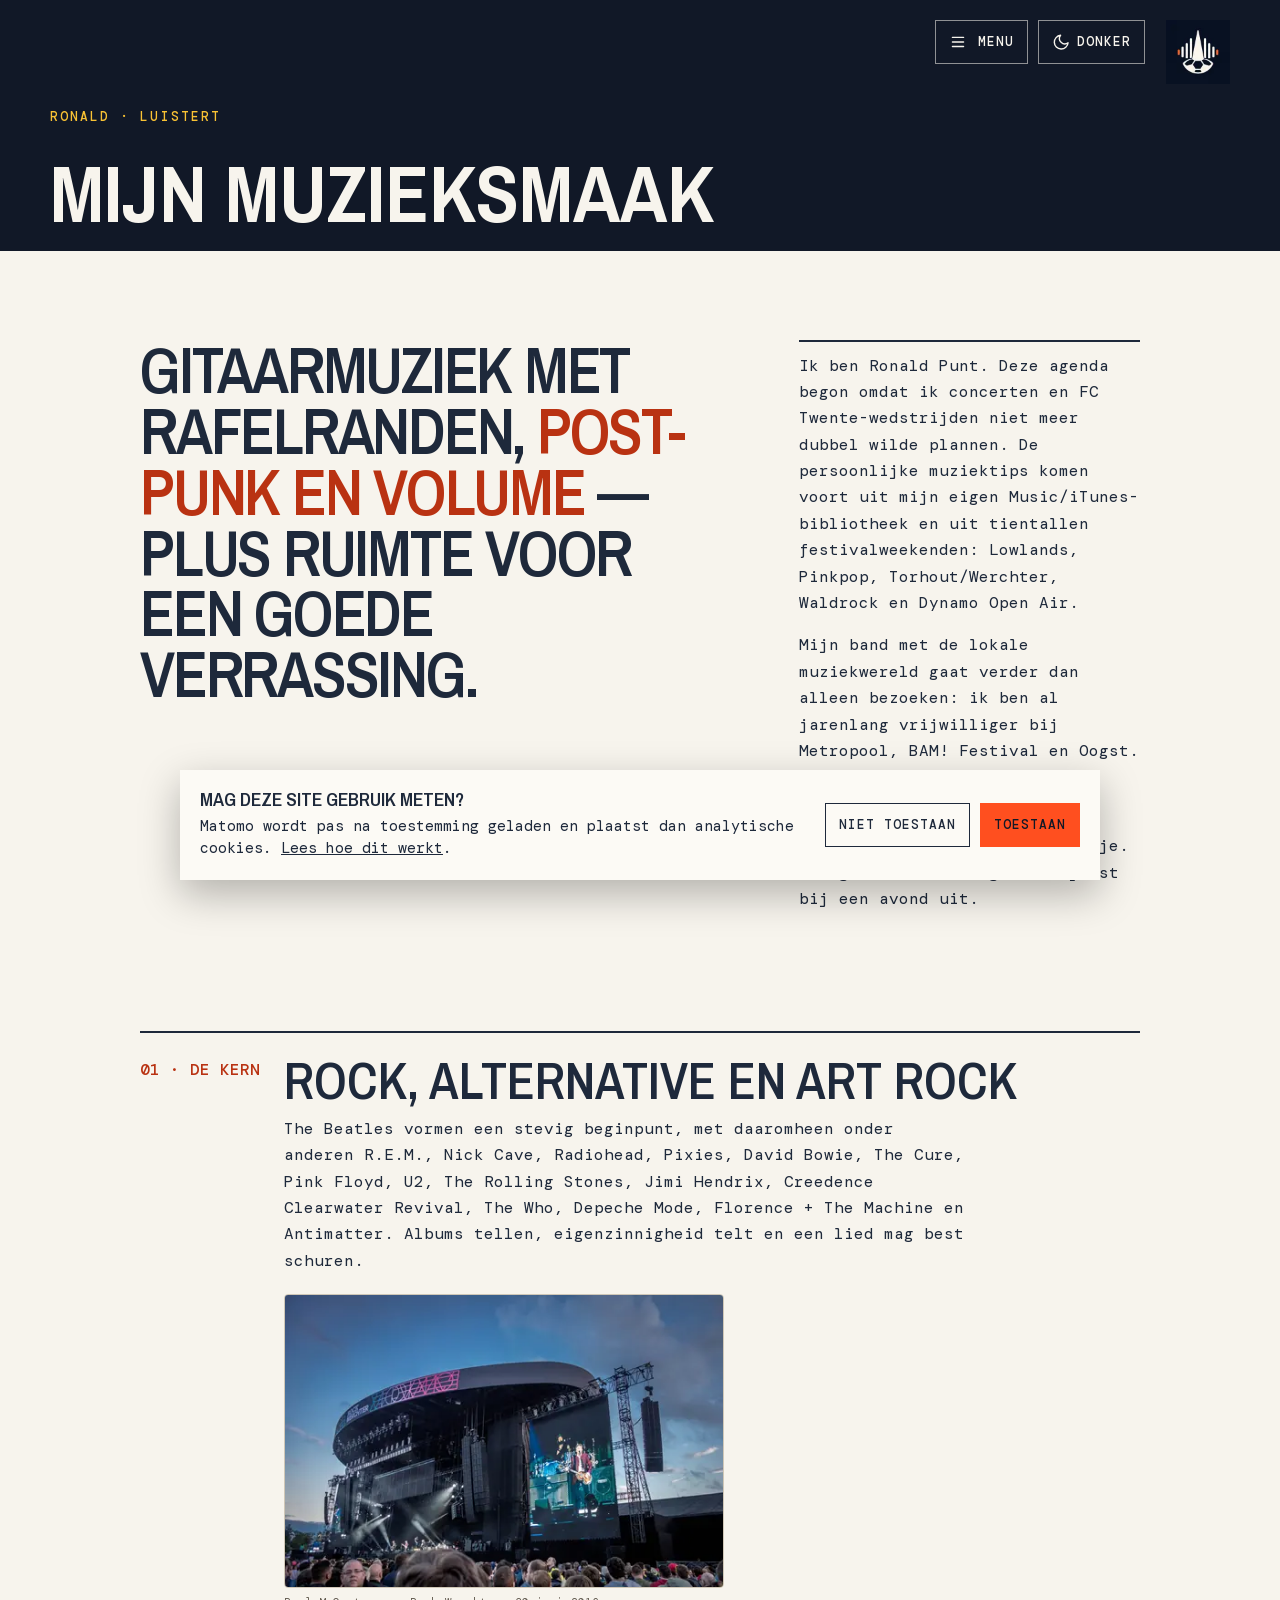
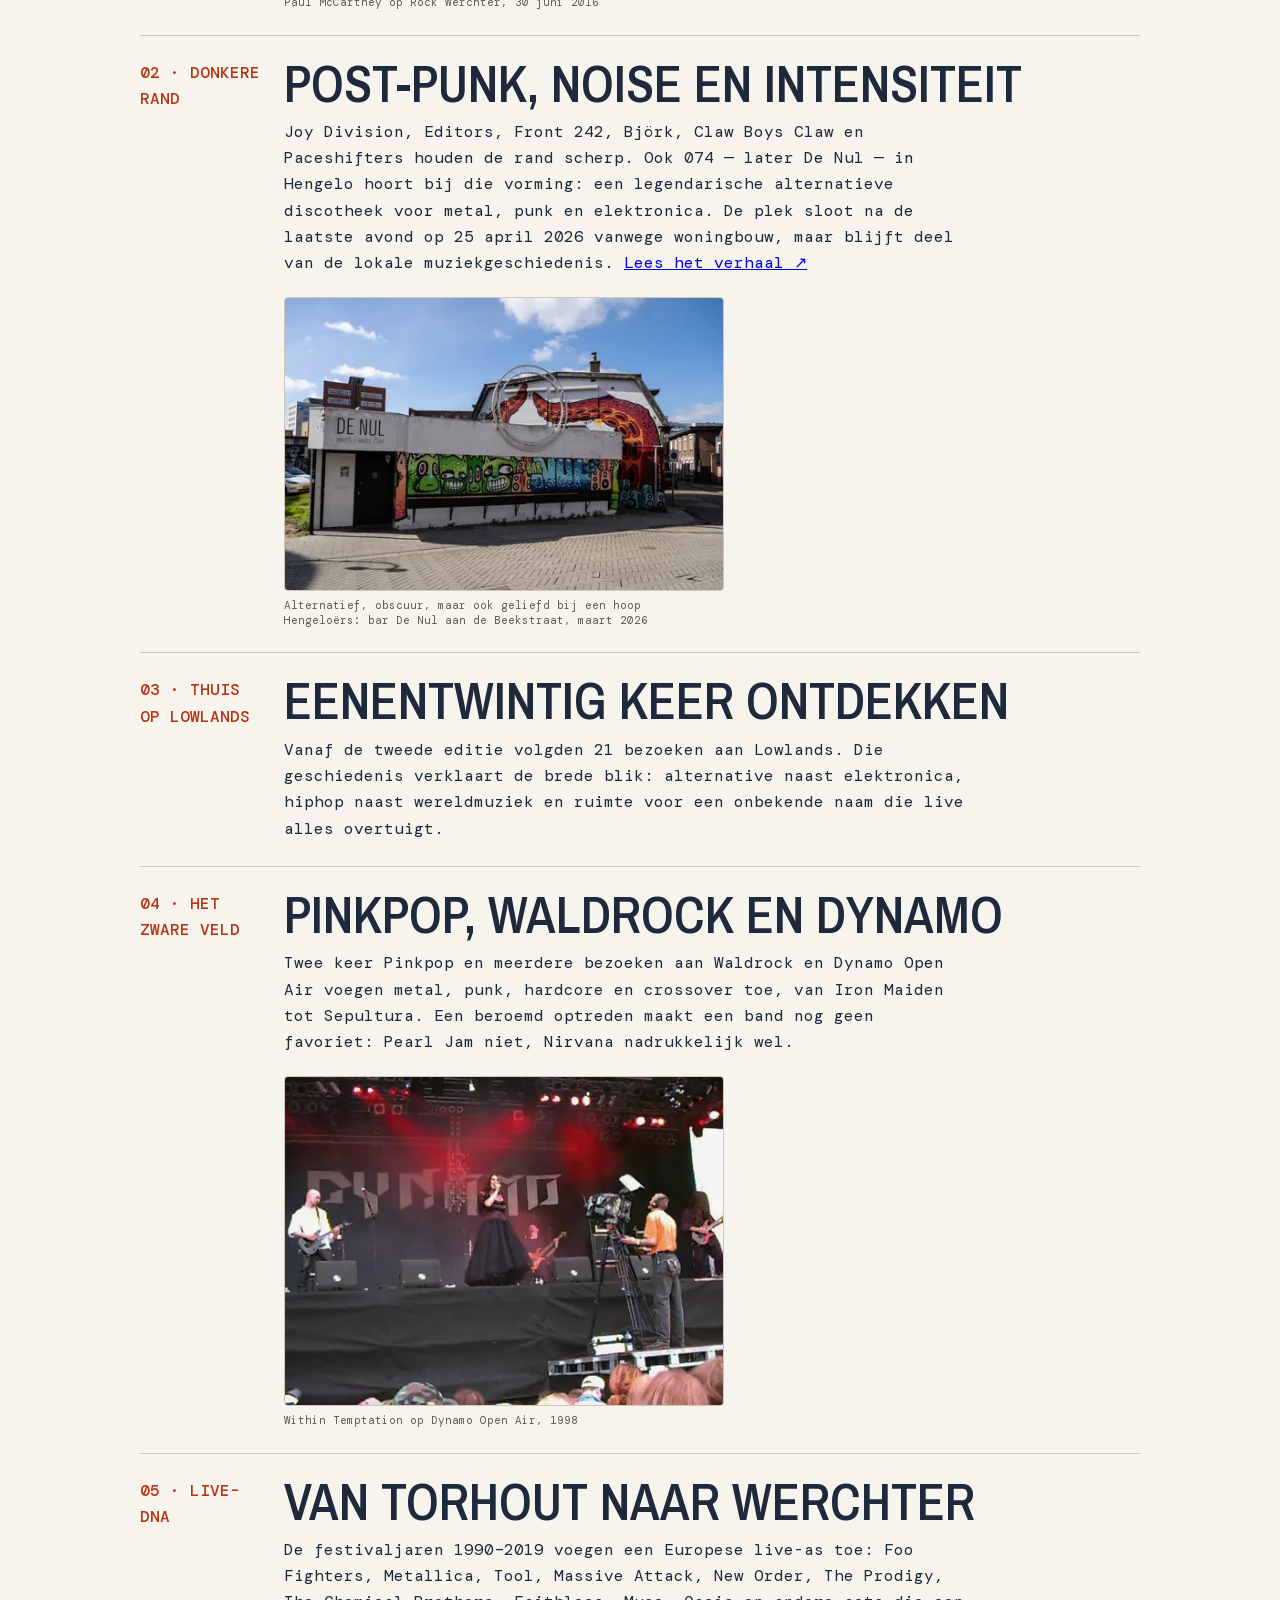
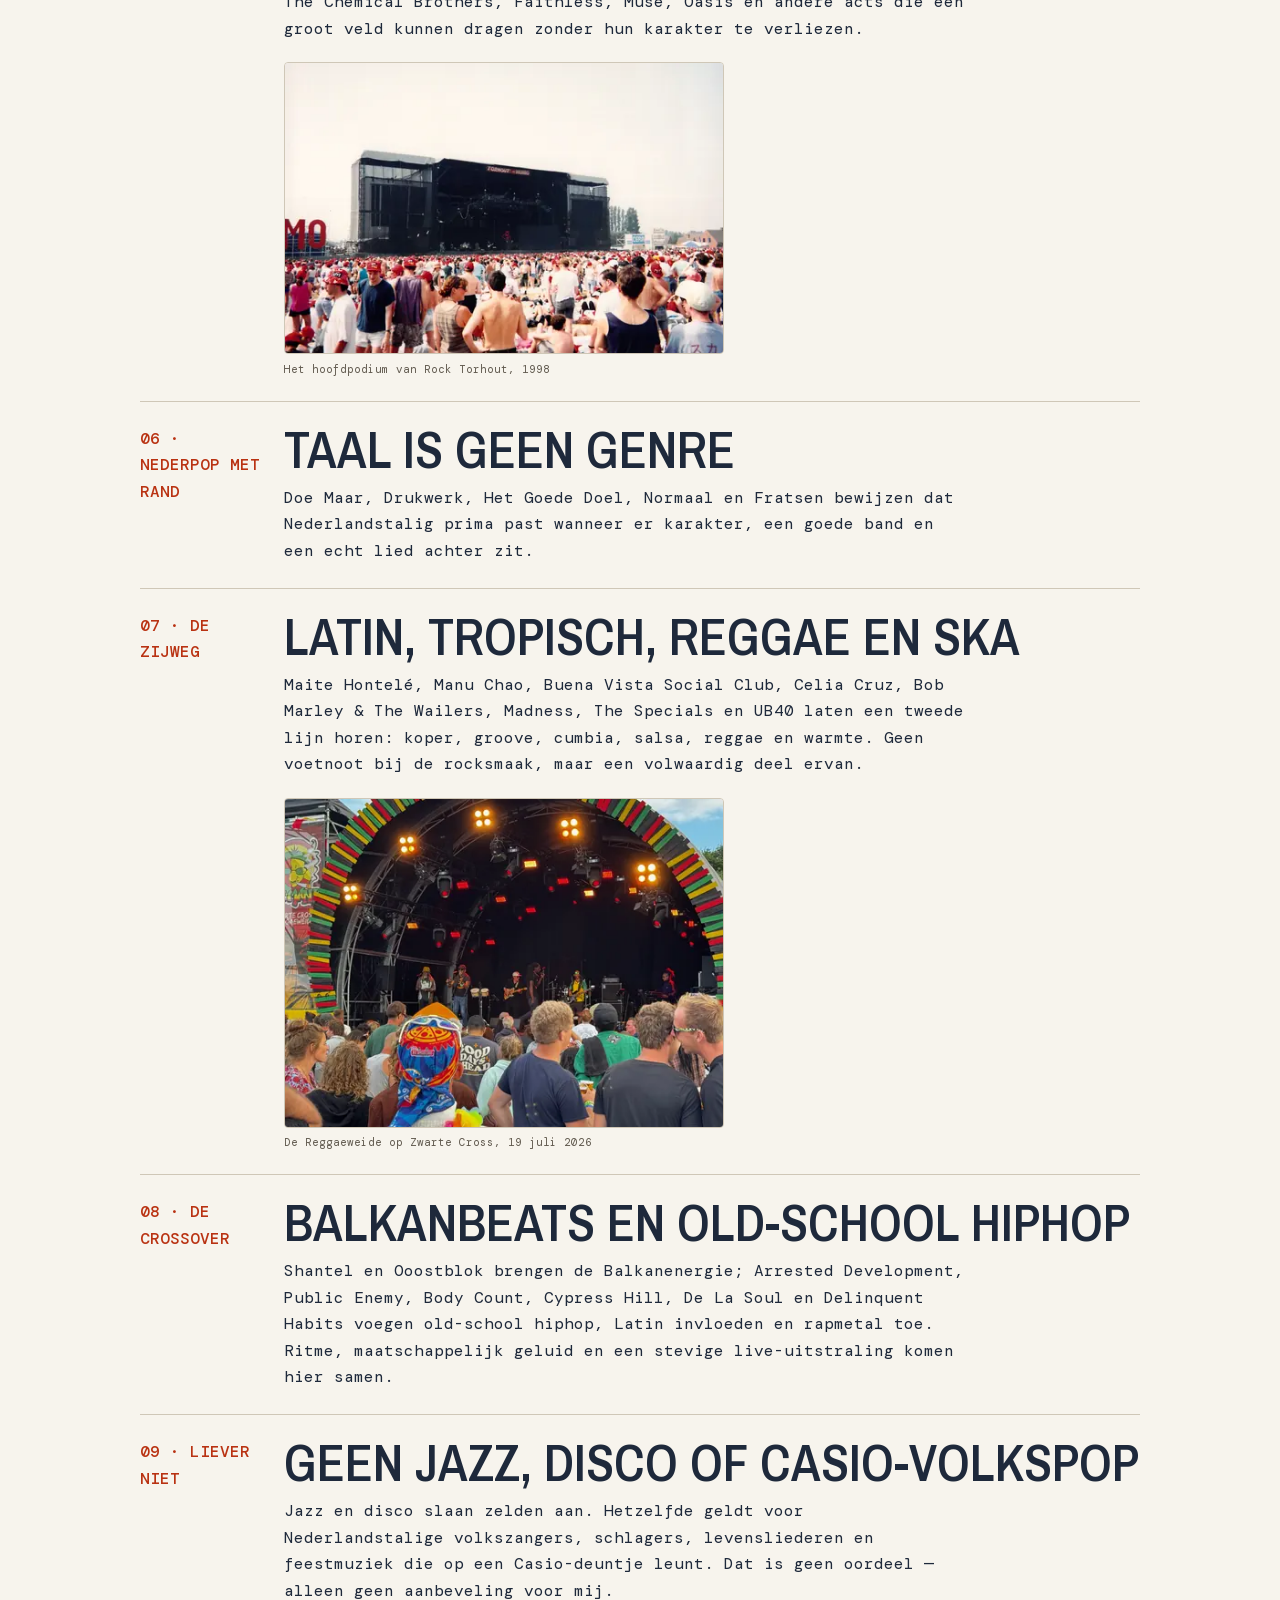
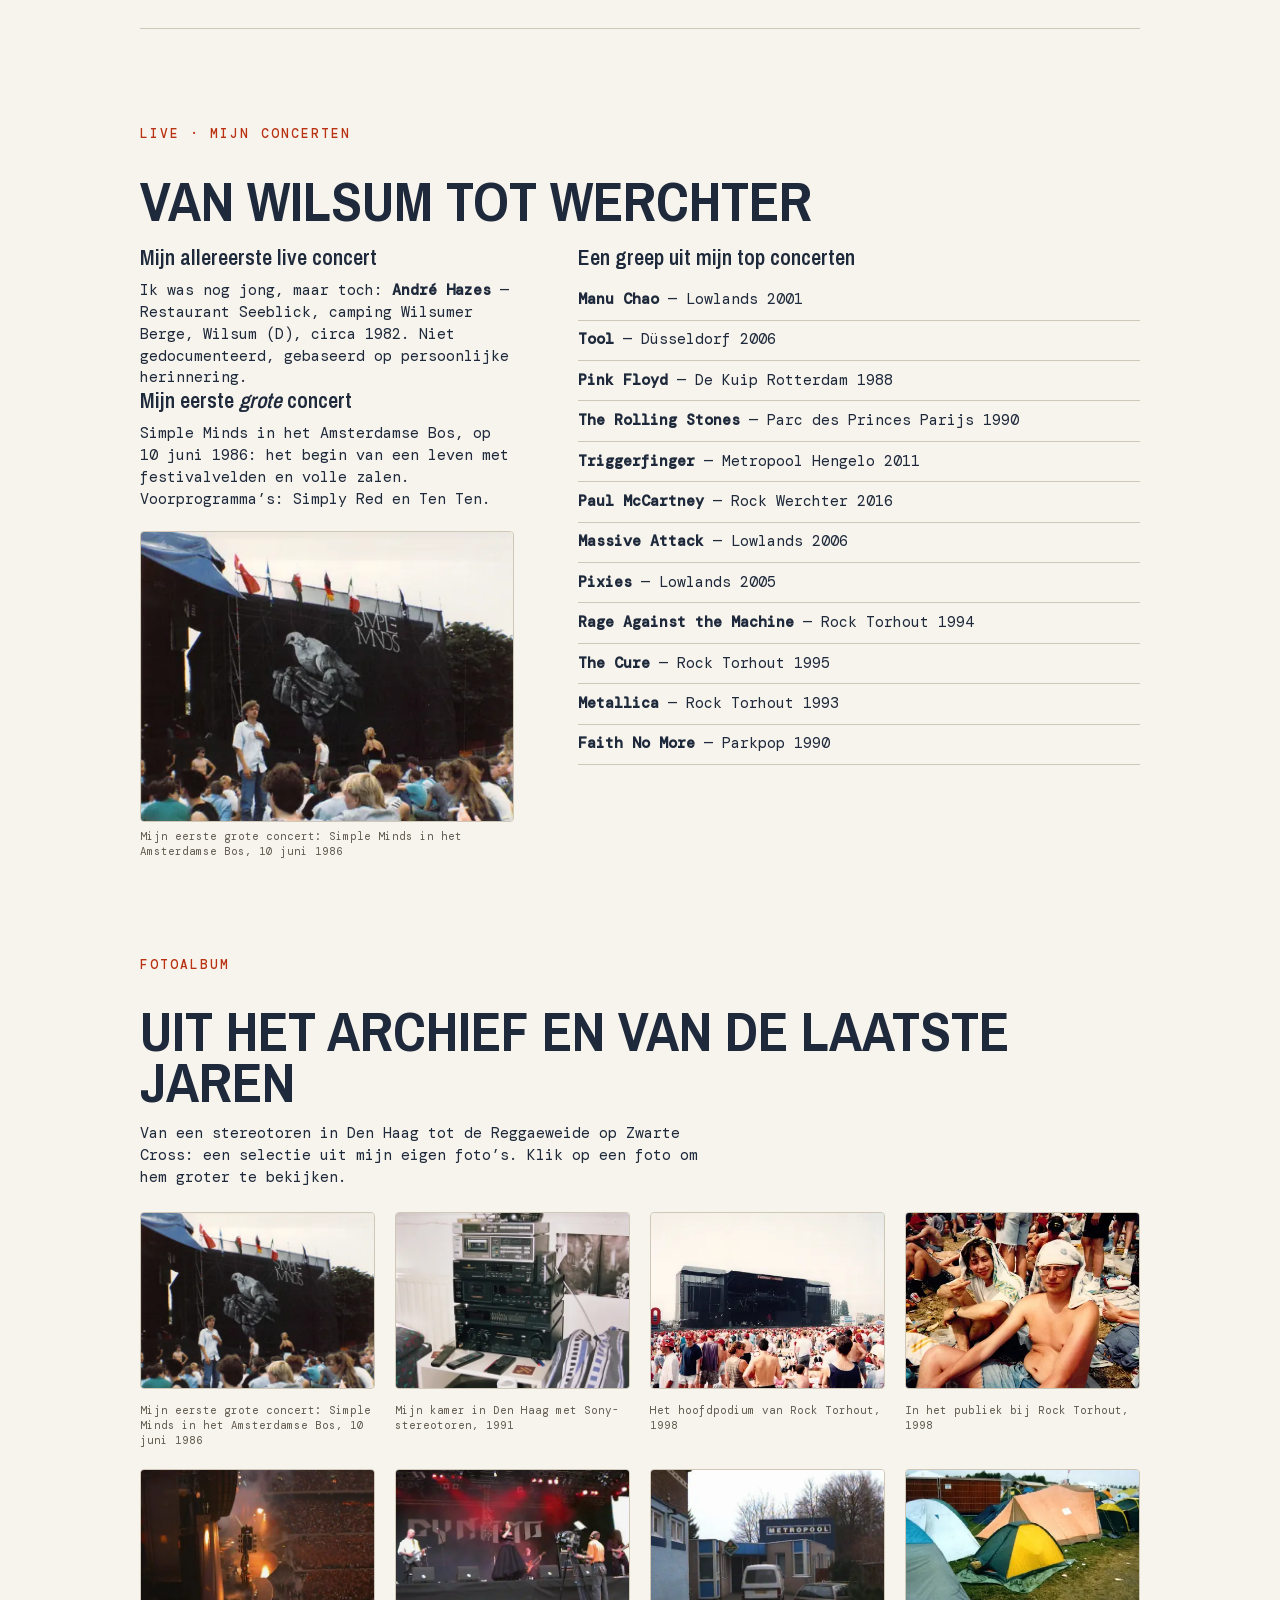
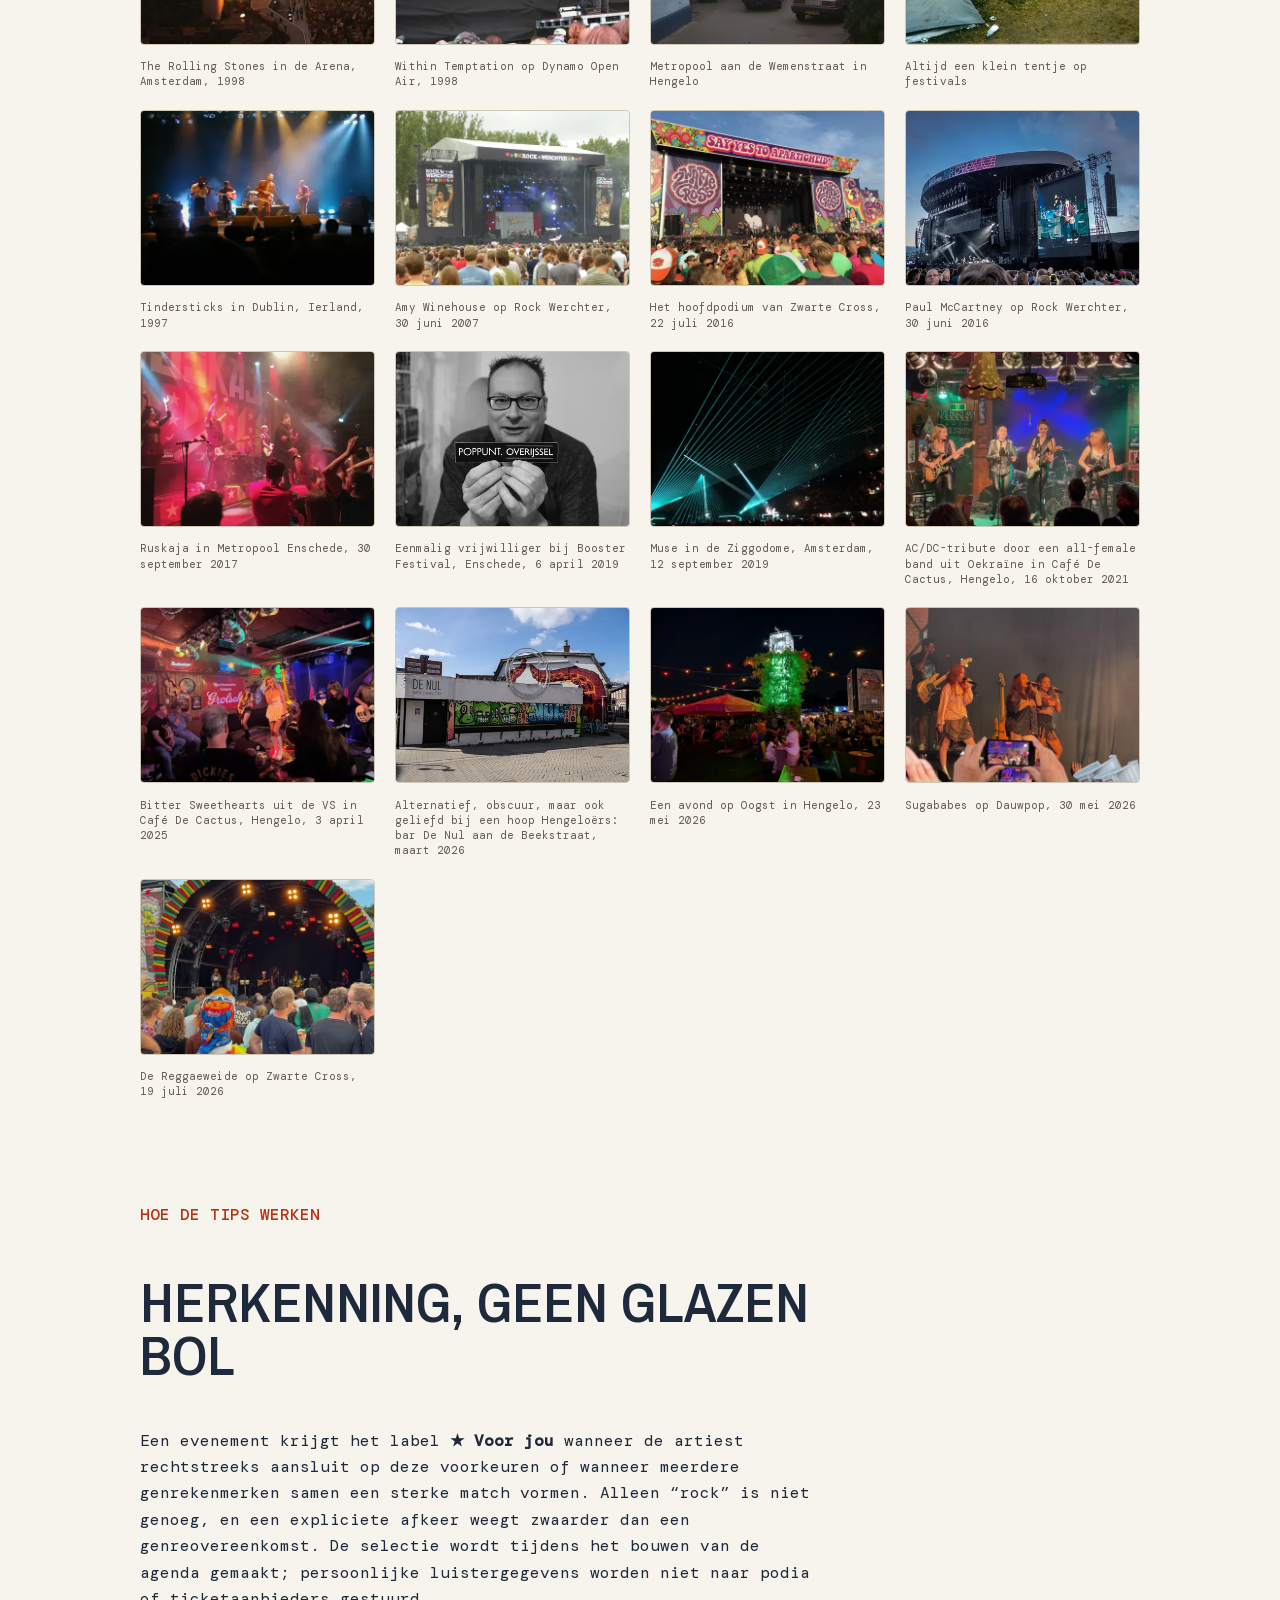
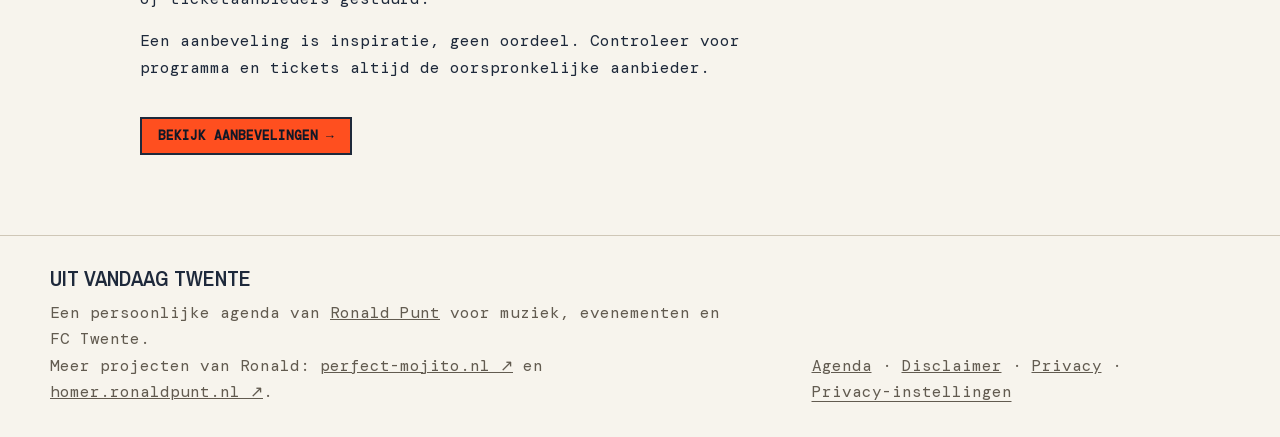
==== commit ebec79c1: "Add FC Twente photo album and update navigation" ====
--- a/event-calendar/about.html
+++ b/event-calendar/about.html
@@ -26,14 +26,14 @@
     <link rel="icon" type="image/png" sizes="32x32" href="assets/favicon-32.png" />
     <link rel="apple-touch-icon" sizes="180x180" href="assets/apple-touch-icon.png" />
     <link rel="preload" href="assets/fonts/archivo-narrow-latin.woff2" as="font" type="font/woff2" crossorigin />
-    <link rel="stylesheet" href="styles.css?v=20261022-logo2" />
+    <link rel="stylesheet" href="styles.css?v=20261112-menu-align" />
     <script type="application/ld+json">{"@context":"https://schema.org","@type":"ProfilePage","mainEntity":{"@type":"Person","name":"Ronald Punt","url":"https://www.ronaldpunt.nl"},"name":"Ronalds muzieksmaak en concerttips","url":"https://event-calendar.puntuale.nl/about.html","inLanguage":"nl-NL"}</script>
   </head>
   <body>
     <a class="skip-link" href="#main-content">Ga naar inhoud</a>
     <header class="legal-header">
       <div><p class="eyebrow">RONALD · LUISTERT</p><h1>Mijn muzieksmaak</h1></div>
-      <div class="legal-actions"><nav class="site-menu" aria-label="Hoofdnavigatie"><button class="site-menu-toggle" type="button" data-menu-toggle aria-controls="site-menu-panel" aria-expanded="false"><span class="site-menu-icon" aria-hidden="true"><svg viewBox="0 0 100 100" xmlns="http://www.w3.org/2000/svg"><path class="line--1" d="M0 40h62c13 0 6 28-4 18L35 35"/><path class="line--2" d="M0 50h70"/><path class="line--3" d="M0 60h62c13 0 6-28-4-18L35 65"/></svg></span><span>Menu</span></button><div class="site-menu-panel" id="site-menu-panel" hidden><a href="index.html">Agenda</a><a href="about.html">Muzieksmaak</a><a href="rock-werchter-archief.html">Werchter archief</a><a href="lowlands-archief.html">Lowlands archief</a><a href="technical.html">Techniek</a><a href="standings.html">Eredivisie</a><a href="contact.html">Contact</a><a href="disclaimer.html">Disclaimer</a><a href="privacy.html">Privacy</a></div></nav><button id="theme-toggle" class="legal-theme-toggle" type="button" aria-label="Gebruik donkere modus" aria-pressed="false"><svg class="theme-icon theme-icon-moon" viewBox="0 0 24 24" aria-hidden="true"><path d="M21 12.8A9 9 0 1 1 11.2 3 7 7 0 0 0 21 12.8Z"/></svg><svg class="theme-icon theme-icon-sun" viewBox="0 0 24 24" aria-hidden="true"><path d="M12 17a5 5 0 1 0 0-10 5 5 0 0 0 0 10Z"/><path d="M12 1v2M12 21v2M4.2 4.2l1.4 1.4M18.4 18.4l1.4 1.4M1 12h2M21 12h2M4.2 19.8l1.4-1.4M18.4 5.6l1.4-1.4"/></svg><span data-theme-label>Donker</span></button><img class="legal-brand-mark" src="assets/icon-96.webp" srcset="assets/icon-96.webp 1x, assets/icon-192.webp 2x" width="96" height="96" alt="Uit Vandaag Twente-logo" /></div>
+      <div class="legal-actions"><nav class="site-menu" aria-label="Hoofdnavigatie"><button class="site-menu-toggle" type="button" data-menu-toggle aria-controls="site-menu-panel" aria-expanded="false"><span class="site-menu-icon" aria-hidden="true"><svg viewBox="0 0 100 100" xmlns="http://www.w3.org/2000/svg"><path class="line--1" d="M0 40h62c13 0 6 28-4 18L35 35"/><path class="line--2" d="M0 50h70"/><path class="line--3" d="M0 60h62c13 0 6-28-4-18L35 65"/></svg></span><span>Menu</span></button><div class="site-menu-panel" id="site-menu-panel" hidden><a href="index.html">Agenda</a><a href="about.html">Muzieksmaak</a><a href="rock-werchter-archief.html">Werchter archief</a><a href="lowlands-archief.html">Lowlands archief</a><a href="technical.html">Techniek</a><a href="standings.html">FC Twente '65</a><a href="contact.html">Contact</a><a href="disclaimer.html">Disclaimer</a><a href="privacy.html">Privacy</a></div></nav><button id="theme-toggle" class="legal-theme-toggle" type="button" aria-label="Gebruik donkere modus" aria-pressed="false"><svg class="theme-icon theme-icon-moon" viewBox="0 0 24 24" aria-hidden="true"><path d="M21 12.8A9 9 0 1 1 11.2 3 7 7 0 0 0 21 12.8Z"/></svg><svg class="theme-icon theme-icon-sun" viewBox="0 0 24 24" aria-hidden="true"><path d="M12 17a5 5 0 1 0 0-10 5 5 0 0 0 0 10Z"/><path d="M12 1v2M12 21v2M4.2 4.2l1.4 1.4M18.4 18.4l1.4 1.4M1 12h2M21 12h2M4.2 19.8l1.4-1.4M18.4 5.6l1.4-1.4"/></svg><span data-theme-label>Donker</span></button><img class="legal-brand-mark" src="assets/icon-96.webp" srcset="assets/icon-96.webp 1x, assets/icon-192.webp 2x" width="96" height="96" alt="Uit Vandaag Twente-logo" /></div>
     </header>
     <main id="main-content" class="taste-main" tabindex="-1">
       <section class="taste-intro" aria-labelledby="taste-statement">
--- a/event-calendar/styles.css
+++ b/event-calendar/styles.css
@@ -944,10 +944,11 @@
   .site-menu-icon path { transition: none; }
 }
 
-.site-menu { position: relative; z-index: 5; }
+.site-menu { position: relative; z-index: 5; display: flex; align-items: center; }
 .site-menu-toggle { display: inline-flex; align-items: center; gap: var(--space-2); min-height: 44px; border-color: color-mix(in srgb, var(--color-ink-inverse) 55%, transparent); color: var(--color-ink-inverse); }
 .site-menu-toggle:hover, .site-menu-toggle[aria-expanded="true"] { border-color: var(--color-accent-warm); background: transparent; color: var(--color-accent-warm); }
-.site-menu-icon { display: block; width: 1.15rem; height: 1.15rem; }
+.site-menu-icon { display: grid; place-items: center; width: 1.15rem; height: 1.15rem; flex: 0 0 auto; }
+.site-menu-icon svg { width: 250%; height: 250%; max-width: none; }
 .site-menu-icon path {
   fill: none;
   stroke: currentColor;
